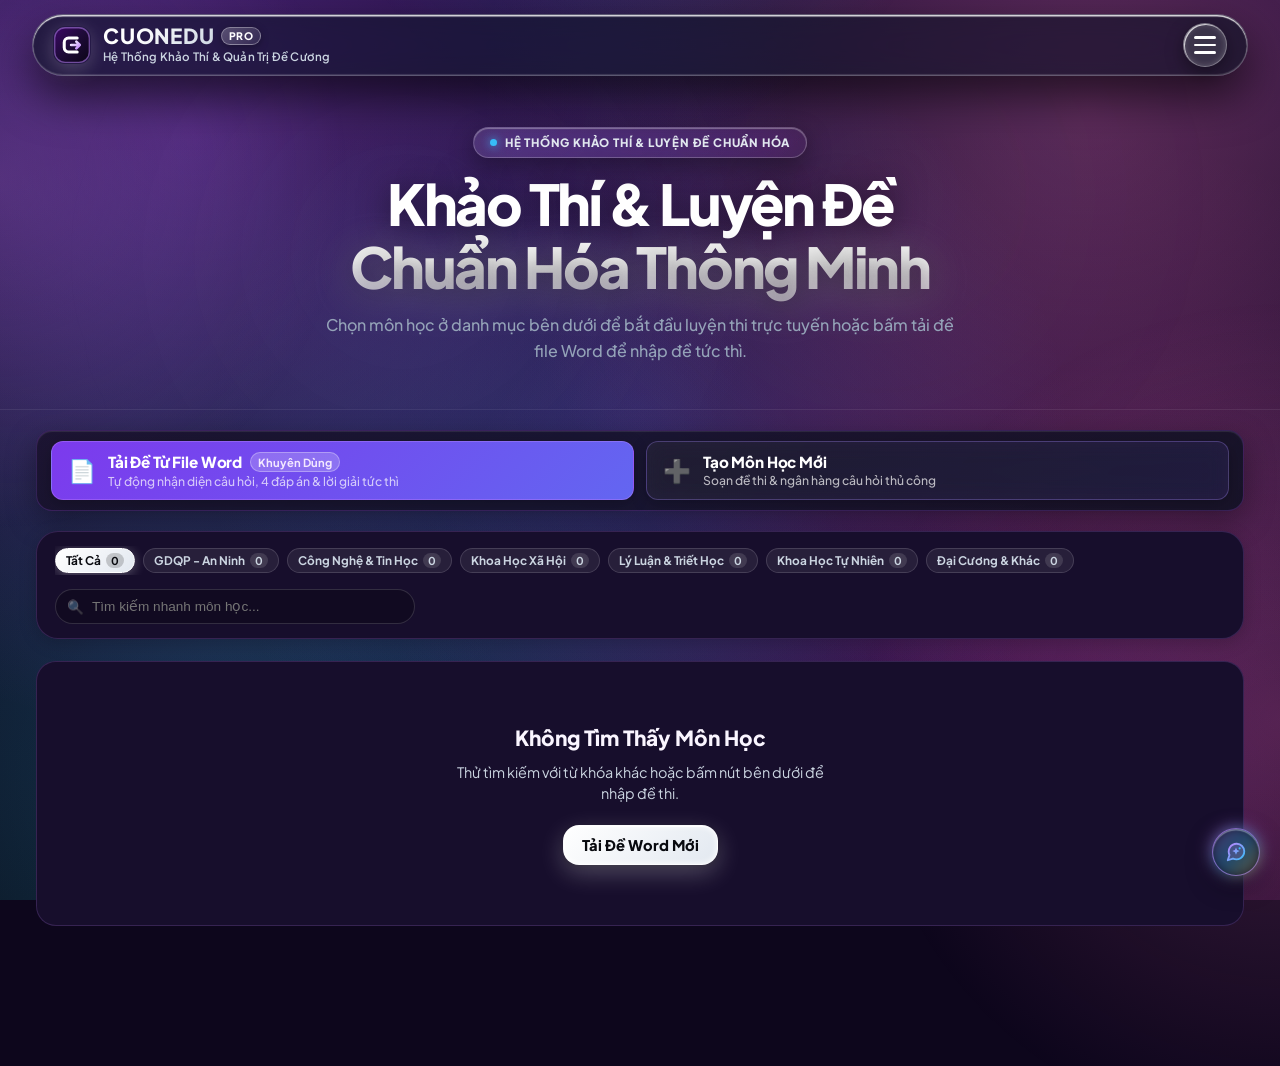
==== index.html @ 5df27d9e "Optimize mobile layout: luxury leaderboard badges, swipeable quick answers, silent background sync, " ====
<!DOCTYPE html>
<html lang="vi" data-theme="cyber-sunset">
<head>
  <meta charset="UTF-8">
  <meta name="viewport" content="width=device-width, initial-scale=1.0, viewport-fit=cover">
  <title>CuonEdu — Nền Tảng Luyện Thi & Quản Lý Đề Cương Trực Tuyến</title>
  
  <!-- Google Fonts: Plus Jakarta Sans & Quicksand -->
  <link rel="preconnect" href="https://fonts.googleapis.com">
  <link rel="preconnect" href="https://fonts.gstatic.com" crossorigin>
  <link href="https://fonts.googleapis.com/css2?family=Plus+Jakarta+Sans:wght@400;500;600;700;800;900&family=Quicksand:wght@600;700;800;900&display=swap" rel="stylesheet">
  <meta http-equiv="Cache-Control" content="no-cache, no-store, must-revalidate">
  <meta http-equiv="Pragma" content="no-cache">
  <meta http-equiv="Expires" content="0">
  
  <link rel="stylesheet" href="style.css?v=7.0.0">
  <!-- Mammoth.js & JSZip & PDF.js để đọc trực tiếp file Word (.docx), PDF (.pdf), bảng biểu và hình ảnh minh họa -->
  <script src="https://cdnjs.cloudflare.com/ajax/libs/mammoth/1.6.0/mammoth.browser.min.js"></script>
  <script src="https://cdnjs.cloudflare.com/ajax/libs/jszip/3.10.1/jszip.min.js"></script>
  <script src="https://cdnjs.cloudflare.com/ajax/libs/pdf.js/3.11.174/pdf.min.js"></script>
  <script>
    if (typeof pdfjsLib !== "undefined") {
      pdfjsLib.GlobalWorkerOptions.workerSrc = 'https://cdnjs.cloudflare.com/ajax/libs/pdf.js/3.11.174/pdf.worker.min.js';
    }
  </script>
  <!-- KaTeX for rendering math formulas, equations, LaTeX ($...$, $$...$$) -->
  <link rel="stylesheet" href="https://cdnjs.cloudflare.com/ajax/libs/KaTeX/0.16.9/katex.min.css">
  <script src="https://cdnjs.cloudflare.com/ajax/libs/KaTeX/0.16.9/katex.min.js"></script>
  <script src="https://cdnjs.cloudflare.com/ajax/libs/KaTeX/0.16.9/contrib/auto-render.min.js"></script>
</head>
<body>

  <!-- CANVAS FOR CONFETTI & TOAST CONTAINER -->
  <canvas id="confetti-canvas"></canvas>
  <div id="toast-container" class="toast-container"></div>
  <input type="file" id="json-file-input" accept=".json" style="display: none;">

  <!-- SVG FILTER DEFINITION FOR APPLE LIQUID GLASS (2025) -->
  <svg style="display: none;" aria-hidden="true">
    <filter id="lg-dist" x="0%" y="0%" width="100%" height="100%">
      <feTurbulence type="fractalNoise" baseFrequency="0.008 0.008" numOctaves="2" seed="92" result="noise" />
      <feGaussianBlur in="noise" stdDeviation="2" result="blurred" />
      <feDisplacementMap in="SourceGraphic" in2="blurred" scale="50" xChannelSelector="R" yChannelSelector="G" />
    </filter>
  </svg>

  <!-- MAIN NAVIGATION BAR (Streamlined with Logo & 3-bar Menu) -->
  <header class="main-navbar">
    <div class="navbar-container">
      <div class="navbar-inner">
        <!-- Custom Dedicated Logo Brand CuonEdu PRO -->
        <div class="brand-wrapper" onclick="switchView('dashboard')">
          <div class="custom-brand-logo">
            <svg class="brand-vector" width="38" height="38" viewBox="0 0 44 44" fill="none" xmlns="http://www.w3.org/2000/svg">
              <defs>
                <linearGradient id="logoGradPrimary" x1="0%" y1="0%" x2="100%" y2="100%">
                  <stop offset="0%" stop-color="#3b0764"/>
                  <stop offset="50%" stop-color="#1e0b38"/>
                  <stop offset="100%" stop-color="#0c0517"/>
                </linearGradient>
                <linearGradient id="logoGradAccent" x1="0%" y1="0%" x2="100%" y2="100%">
                  <stop offset="0%" stop-color="#f8fafc"/>
                  <stop offset="100%" stop-color="#c084fc"/>
                </linearGradient>
              </defs>
              <rect x="2" y="2" width="40" height="40" rx="12" fill="url(#logoGradPrimary)" />
              <rect x="2" y="2" width="40" height="40" rx="12" stroke="rgba(192,132,252,0.5)" stroke-width="1.5" />
              <path d="M28 14H18C15.2386 14 13 16.2386 13 19V25C13 27.7614 15.2386 30 18 30H28" stroke="#ffffff" stroke-width="3.5" stroke-linecap="round" />
              <path d="M21 22L31 22M27 18L31 22L27 26" stroke="url(#logoGradAccent)" stroke-width="3" stroke-linecap="round" stroke-linejoin="round" />
            </svg>
          </div>
          <div class="brand-text-block">
            <div class="brand-title">
              <span class="brand-name">CUONEDU</span>
              <span class="brand-badge-pro">PRO</span>
            </div>
            <span class="brand-subtext hide-mobile">Hệ Thống Khảo Thí & Quản Trị Đề Cương</span>
          </div>
        </div>

        <!-- Header Controls: Hamburger Menu Only (Sync runs silently in background) -->
        <div class="navbar-right-controls" style="display: flex; align-items: center; gap: 8px;">
          <button id="btn-hamburger" class="btn-hamburger" onclick="toggleMainDrawer(event)" title="Menu cài đặt & chức năng (3 gạch)">
            <span class="hamburger-bar"></span>
            <span class="hamburger-bar"></span>
            <span class="hamburger-bar"></span>
          </button>
        </div>
      </div>
    </div>
  </header>

  <!-- SLIDE-OUT DRAWER MENU (Gom toàn bộ chức năng vào dấu 3 gạch) -->
  <div id="drawer-backdrop" class="drawer-backdrop" onclick="closeMainDrawer()"></div>
  <aside id="main-drawer" class="main-drawer" aria-label="Menu quản trị & chức năng">
    <div class="glass-filter"></div>
    <div class="glass-overlay"></div>
    <div class="glass-specular"></div>

    <div class="drawer-header">
      <div class="drawer-header-brand">
        <span class="drawer-title">Trung Tâm Cài Đặt & Quản Trị</span>
        <span class="drawer-subtitle">CUONEDU PRO</span>
      </div>
      <button class="drawer-close-btn" onclick="closeMainDrawer()" title="Đóng menu">✕</button>
    </div>

    <!-- 1. CỘNG ĐỒNG: ỦNG HỘ & GÓP Ý (ĐẦU TIÊN) -->
    <div class="drawer-nav-group" style="margin-top: 10px; margin-bottom: 14px;">
      <button class="drawer-menu-item" onclick="closeMainDrawer(); openModal('modal-donate');" style="background: linear-gradient(135deg, rgba(244, 63, 94, 0.16), rgba(236, 72, 153, 0.16)); border: 1px solid rgba(244, 63, 94, 0.45); margin-bottom: 8px;">
        <div class="drawer-item-icon-wrap" style="font-size: 1.35rem; margin-right: 12px; display: flex; align-items: center;">💖</div>
        <div class="drawer-item-content">
          <div class="drawer-item-title" style="color: #fda4af; font-weight: 800; display: flex; align-items: center; justify-content: space-between;">
            <span>Tiếp Sức / Ủng Hộ Web</span>
            <span class="badge" style="background: rgba(244, 63, 94, 0.35); color: #fff; font-size: 0.72rem; padding: 2px 7px; border-radius: 10px;">Ủng Hộ ☕</span>
          </div>
          <div class="drawer-item-desc" style="color: rgba(255, 255, 255, 0.8);">Mời tác giả ly cà phê duy trì server & phát triển web</div>
        </div>
      </button>

      <button class="drawer-menu-item" onclick="closeMainDrawer(); openModal('modal-feedback');" style="background: linear-gradient(135deg, rgba(56, 189, 248, 0.14), rgba(14, 165, 233, 0.14)); border: 1px solid rgba(56, 189, 248, 0.4);">
        <div class="drawer-item-icon-wrap" style="font-size: 1.35rem; margin-right: 12px; display: flex; align-items: center;">💬</div>
        <div class="drawer-item-content">
          <div class="drawer-item-title" style="color: #7dd3fc; font-weight: 800; display: flex; align-items: center; justify-content: space-between;">
            <span>Góp Ý, Báo Lỗi & Gửi Tài Liệu</span>
            <span class="badge" style="background: rgba(56, 189, 248, 0.3); color: #fff; font-size: 0.72rem; padding: 2px 7px; border-radius: 10px;">Zalo 24/7</span>
          </div>
          <div class="drawer-item-desc" style="color: rgba(255, 255, 255, 0.8);">Zalo / SĐT: 0962.714.685 (Quang Cuốn) • Nhận đề & góp ý</div>
        </div>
      </button>
    </div>

    <!-- User Profile / Login Area in Drawer -->
    <div class="drawer-user-section">
      <div id="drawer-user-logged-out" class="drawer-user-card" onclick="closeMainDrawer(); openGoogleAuthModal();">
        <div class="drawer-user-avatar">ID</div>
        <div class="drawer-user-info">
          <div class="drawer-user-name">Đăng Nhập Tài Khoản</div>
          <div class="drawer-user-sub">Lưu điểm & đồng bộ xếp hạng</div>
        </div>
      </div>

      <div id="drawer-user-logged-in" class="drawer-user-card" style="display: none;" onclick="closeMainDrawer(); openProfileModal();">
        <div class="drawer-user-avatar" id="drawer-avatar-badge">🚀</div>
        <div class="drawer-user-info">
          <div class="drawer-user-name" id="drawer-user-name">Học sinh</div>
          <div class="drawer-user-sub">Hồ sơ cá nhân & Cài đặt</div>
        </div>
      </div>
    </div>

    <!-- SINGLE UNIFIED ACCORDION SECTION: GIAO DIỆN & TÙY BIẾN -->
    <div class="drawer-nav-group">
      <div id="drawer-accordion-ui" class="drawer-accordion">
        <button type="button" class="drawer-accordion-header" onclick="toggleDrawerAccordion('drawer-accordion-ui')">
          <div style="display: flex; align-items: center; gap: 10px;">
            <span>🎨</span>
            <span>TÙY CHỈNH GIAO DIỆN</span>
          </div>
          <span class="drawer-accordion-chevron">▼</span>
        </button>

        <div class="drawer-accordion-content">
          <!-- 1. Bảng màu chủ đề -->
          <div style="font-size: 0.78rem; font-weight: 800; color: var(--theme-primary, #c084fc); margin-bottom: 8px; text-transform: uppercase; letter-spacing: 0.5px;">
            1. Bảng Màu & Nền:
          </div>
          <div class="theme-selector-grid" style="margin-bottom: 16px;">
            <button class="theme-choice-btn active" data-theme-id="cyber-sunset" onclick="switchTheme('cyber-sunset')">
              <span class="theme-swatch swatch-cyber-sunset"></span>
              <div class="theme-choice-info">
                <span class="theme-choice-name">Cyber Sunset (Mặc định)</span>
                <span class="theme-choice-sub">Tím neon hoàng hôn rực rỡ</span>
              </div>
            </button>

            <button class="theme-choice-btn" data-theme-id="apple-dark" onclick="switchTheme('apple-dark')">
              <span class="theme-swatch swatch-apple-dark"></span>
              <div class="theme-choice-info">
                <span class="theme-choice-name">Apple Dark Titanium</span>
                <span class="theme-choice-sub">OLED Pitch Black tối giản</span>
              </div>
            </button>

            <button class="theme-choice-btn" data-theme-id="apple-light" onclick="switchTheme('apple-light')">
              <span class="theme-swatch swatch-apple-light"></span>
              <div class="theme-choice-info">
                <span class="theme-choice-name">Apple Silver Light</span>
                <span class="theme-choice-sub">Trắng xám Liquid Glass thanh lịch</span>
              </div>
            </button>

            <button class="theme-choice-btn" data-theme-id="midnight-navy" onclick="switchTheme('midnight-navy')">
              <span class="theme-swatch swatch-midnight-navy"></span>
              <div class="theme-choice-info">
                <span class="theme-choice-name">Midnight Navy</span>
                <span class="theme-choice-sub">Xanh biển sâu công nghệ cao</span>
              </div>
            </button>

            <button class="theme-choice-btn" data-theme-id="matte-carbon" onclick="switchTheme('matte-carbon')">
              <span class="theme-swatch swatch-matte-carbon"></span>
              <div class="theme-choice-info">
                <span class="theme-choice-name">Matte Carbon</span>
                <span class="theme-choice-sub">Than chì nguyên khối</span>
              </div>
            </button>

            <button class="theme-choice-btn" data-theme-id="nordic-sage" onclick="switchTheme('nordic-sage')">
              <span class="theme-swatch swatch-nordic-sage"></span>
              <div class="theme-choice-info">
                <span class="theme-choice-name">Nordic Sage</span>
                <span class="theme-choice-sub">Xanh rừng Bắc Âu dịu êm</span>
              </div>
            </button>

            <button class="theme-choice-btn" data-theme-id="royal-amber" onclick="switchTheme('royal-amber')">
              <span class="theme-swatch swatch-royal-amber"></span>
              <div class="theme-choice-info">
                <span class="theme-choice-name">Royal Amber</span>
                <span class="theme-choice-sub">Hổ phách & titan vàng quý phái</span>
              </div>
            </button>

            <button class="theme-choice-btn" data-theme-id="cupertino-frost" onclick="switchTheme('cupertino-frost')">
              <span class="theme-swatch swatch-cupertino-frost"></span>
              <div class="theme-choice-info">
                <span class="theme-choice-name">Cupertino Frost</span>
                <span class="theme-choice-sub">Băng lam macOS Acrylic</span>
              </div>
            </button>
          </div>

          <!-- 2. Kiểu bố cục danh mục -->
          <div style="font-size: 0.78rem; font-weight: 800; color: var(--theme-primary, #c084fc); margin-bottom: 8px; text-transform: uppercase; letter-spacing: 0.5px;">
            2. Kiểu Bố Cục Danh Mục:
          </div>
          <div class="theme-selector-grid">
            <button class="theme-choice-btn layout-choice-btn active" data-layout-id="master-detail" onclick="setLayoutMode('master-detail')">
              <span class="layout-icon">📱</span>
              <div class="theme-choice-info">
                <span class="theme-choice-name">Bố Cục 2 Cột (Mặc định)</span>
                <span class="theme-choice-sub">Danh mục bên trái, Chi tiết bên phải</span>
              </div>
            </button>

            <button class="theme-choice-btn layout-choice-btn" data-layout-id="grid-cards" onclick="setLayoutMode('grid-cards')">
              <span class="layout-icon">🔲</span>
              <div class="theme-choice-info">
                <span class="theme-choice-name">Lưới Thẻ Lớn (Grid Cards)</span>
                <span class="theme-choice-sub">Dàn trải toàn màn hình kiểu App Store</span>
              </div>
            </button>

            <button class="theme-choice-btn layout-choice-btn" data-layout-id="compact-table" onclick="setLayoutMode('compact-table')">
              <span class="layout-icon">📋</span>
              <div class="theme-choice-info">
                <span class="theme-choice-name">Bảng Ngang (Table List)</span>
                <span class="theme-choice-sub">Danh sách tinh gọn kiểu macOS Finder</span>
              </div>
            </button>

            <button class="theme-choice-btn layout-choice-btn" data-layout-id="focus-stage" onclick="setLayoutMode('focus-stage')">
              <span class="layout-icon">🎯</span>
              <div class="theme-choice-info">
                <span class="theme-choice-name">Tiêu Điểm (Focus Stage)</span>
                <span class="theme-choice-sub">Tập trung một môn ở giữa với nút chuyển</span>
              </div>
            </button>
          </div>
        </div>
      </div>
    </div>

    <!-- Core Exam Actions -->
    <div class="drawer-nav-group">
      <div class="drawer-group-title">📚 QUẢN TRỊ ĐỀ THI & HỌC TẬP</div>
      
      <button class="drawer-menu-item" onclick="closeMainDrawer(); openSmartImportModal();">
        <div class="drawer-item-content">
          <div class="drawer-item-title">Tải Đề Từ File Word (.docx)</div>
          <div class="drawer-item-desc">Tự động nhận diện câu hỏi và đáp án</div>
        </div>
      </button>

      <button class="drawer-menu-item" onclick="closeMainDrawer(); openCreateSubjectModal();">
        <div class="drawer-item-content">
          <div class="drawer-item-title">Tạo Môn Học Mới</div>
          <div class="drawer-item-desc">Soạn đề thi trắc nghiệm thủ công</div>
        </div>
      </button>

      <button class="drawer-menu-item drawer-item-leaderboard" onclick="closeMainDrawer(); openLeaderboardModal();">
        <div class="drawer-item-icon-wrap" style="font-size: 1.35rem; margin-right: 12px; display: flex; align-items: center;">🏆</div>
        <div class="drawer-item-content">
          <div class="drawer-item-title" style="display: flex; align-items: center; justify-content: space-between; gap: 8px;">
            <span>Bảng Xếp Hạng Tuần</span>
            <span class="badge-hot-tag">7 Ngày</span>
          </div>
          <div class="drawer-item-desc">Vinh danh điểm số cao nhất • Tự động reset</div>
        </div>
      </button>
    </div>

    <!-- Data Management Actions -->
    <div class="drawer-nav-group">
      <div class="drawer-group-title">💾 DỮ LIỆU & ĐỒNG BỘ CLOUD</div>

      <button class="drawer-menu-item" onclick="closeMainDrawer(); openCloudSyncModal();" style="border: 1px solid rgba(56, 189, 248, 0.4); background: rgba(56, 189, 248, 0.08);">
        <div class="drawer-item-content">
          <div class="drawer-item-title" style="color: #38bdf8; font-weight: 800;">☁️ Đồng Bộ Cloud (Tất Cả Thiết Bị)</div>
          <div class="drawer-item-desc">Tự động đồng bộ đề thi giữa máy tính & điện thoại</div>
        </div>
      </button>

      <button class="drawer-menu-item" onclick="closeMainDrawer(); exportDatabaseJson();">
        <div class="drawer-item-content">
          <div class="drawer-item-title">Sao Lưu Dữ Liệu JSON</div>
          <div class="drawer-item-desc">Lưu toàn bộ ngân hàng đề về máy tính</div>
        </div>
      </button>

      <button class="drawer-menu-item" onclick="closeMainDrawer(); document.getElementById('json-file-input').click();">
        <div class="drawer-item-content">
          <div class="drawer-item-title">Khôi Phục Từ Tệp JSON</div>
          <div class="drawer-item-desc">Nạp lại ngân hàng đề thi đã sao lưu</div>
        </div>
      </button>
    </div>

    <div class="drawer-footer">
      <span>CuonEdu Pro — Cyber Sunset Experience</span>
    </div>
  </aside>

  <!-- VIEW 1: DASHBOARD & KHO ĐỀ CƯƠNG -->
  <main id="view-dashboard" class="view-section active">

    <!-- HERO SECTION -->
    <section class="landing-hero" id="landing-hero">
      <div class="hero-ambient-glow glow-1"></div>
      <div class="hero-ambient-glow glow-2"></div>
      
      <div class="hero-container">
        <div class="hero-content">
          <div class="hero-pill-badge">
            <span class="hero-pill-dot"></span>
            <span>HỆ THỐNG KHẢO THÍ & LUYỆN ĐỀ CHUẨN HÓA</span>
          </div>

          <h1 class="hero-headline">
            Khảo Thí & Luyện Đề <br>
            <span class="hero-gradient-text">Chuẩn Hóa Thông Minh</span>
          </h1>

          <p class="hero-description">
            Chọn môn học ở danh mục bên dưới để bắt đầu luyện thi trực tuyến hoặc bấm tải đề file Word để nhập đề tức thì.
          </p>
        </div>
      </div>
    </section>

    <!-- MAIN APP CONTENT (PROMINENT ACTIONS & MASTER-DETAIL SYSTEM) -->
    <div class="app-container" id="catalog-section">

      <!-- PROMINENT HERO ACTION BANNER (Thêm Đề Thi / Tải File Word Nổi Bật) -->
      <section class="hero-quick-actions-bar">
        <button class="btn-hero-action btn-hero-import" onclick="openSmartImportModal()" title="Tải đề thi tự động từ file Word hoặc dán văn bản">
          <div class="hero-action-icon">📄</div>
          <div class="hero-action-info">
            <div class="hero-action-title-row">
              <span class="hero-action-title">Tải Đề Từ File Word</span>
              <span class="hero-action-badge">Khuyên Dùng</span>
            </div>
            <span class="hero-action-sub">Tự động nhận diện câu hỏi, 4 đáp án & lời giải tức thì</span>
          </div>
        </button>

        <button class="btn-hero-action btn-hero-create" onclick="openCreateSubjectModal()" title="Tạo môn học và nhập câu hỏi thủ công">
          <div class="hero-action-icon">➕</div>
          <div class="hero-action-info">
            <span class="hero-action-title">Tạo Môn Học Mới</span>
            <span class="hero-action-sub">Soạn đề thi & ngân hàng câu hỏi thủ công</span>
          </div>
        </button>
      </section>

      <!-- MASTER-DETAIL EXAM CATALOG SYSTEM (Bố cục 2 Cột chuẩn) -->
      <div class="exam-system-layout layout-master-detail" id="exam-system-layout">
        <!-- LEFT PANEL: Master Subject List -->
        <aside class="sub-master-sidebar" id="sub-master-sidebar">
          <div class="sub-master-header">
            <div class="sub-master-title-row">
              <span class="sub-master-title">Danh Mục Môn Học</span>
              <span class="sub-master-badge" id="sub-count-badge">0 môn</span>
            </div>
            
            <!-- Live Search -->
            <div class="sub-search-wrap">
              <input type="text" id="subject-search-input" class="sub-search-input" placeholder="Tìm kiếm môn học, mã đề..." oninput="handleSubjectSearch(this.value)">
              <button id="btn-clear-search" onclick="clearSubjectSearch()" class="btn-clear-search" style="display: none;">✕</button>
            </div>

            <!-- Subject Category Filter Pills Bar (Clean, no visible scrollbar) -->
            <div class="cat-filter-wrapper">
              <div id="subject-category-filter-bar" class="cat-filter-tabs">
                <!-- Rendered dynamically by app.js -->
              </div>
            </div>
          </div>

          <!-- Subject Items Scrollable List -->
          <div class="sub-items-list" id="sub-master-items-list">
            <!-- Rendered by app.js -->
          </div>
        </aside>

        <!-- RIGHT PANEL: Active Subject Detail & Exam Actions -->
        <section class="sub-detail-panel" id="sub-detail-panel">
          <!-- Rendered dynamically by app.js: show active subject tests & details -->
        </section>

        <!-- ALTERNATIVE LAYOUTS CONTAINER (Grid Cards, Compact Table, Focus Stage) -->
        <div class="custom-layout-container" id="custom-layout-container" style="display: none;"></div>
      </div>

    </div>
  </main>

  <!-- VIEW 2: ARENA EXAM SIMULATOR (FIXED MOBILE-OPTIMIZED SINGLE FRAME) -->
  <main id="view-exam" class="view-section wayground-arena">
    <div class="exam-arena-card">
      <!-- Top Progress Bar -->
      <div class="quizizz-progress-wrap">
        <div class="quizizz-progress-bar" id="exam-progress-bar" style="width: 0%;"></div>
      </div>

      <!-- Header Row (Clean, 1-row on mobile) -->
      <div class="wg-topbar-inner">
        <!-- Left: Exit & Streak -->
        <div class="wg-header-left">
          <button class="btn-arena-exit" onclick="confirmExitExam()" title="Rời phòng thi">
            ← Thoát
          </button>
          <div id="wg-streak-pill" class="wg-streak-box">
            <span>🔥</span>
            <span id="quizizz-streak-val">0</span>
          </div>
        </div>

        <!-- Center: 30s Countdown Badge -->
        <div class="wg-header-center">
          <div class="quizizz-q-timer-badge" id="wg-q-timer-badge">
            <span>⏱</span>
            <span id="q-timer-seconds">30s</span>
          </div>
        </div>

        <!-- Right: Question Palette, Ask AI & Submit Button -->
        <div class="wg-header-right">
          <button class="btn-arena-ai" onclick="openAIChatForCurrentQuestion()" title="Hỏi Trợ lý AI về câu hỏi này">
            Hỏi AI
          </button>
          <button class="btn-arena-palette" onclick="openMatrixPaletteModal()" title="Mở danh sách câu hỏi">
            Phiếu
          </button>
          <button class="btn-arena-submit" onclick="submitExam()" title="Nộp bài thi">
            <span>Nộp Bài</span>
          </button>
        </div>
      </div>

      <!-- Per Question Timer Animated Bar -->
      <div class="quizizz-q-timer-track">
        <div id="q-timer-fill" class="quizizz-q-timer-fill" style="width: 100%;"></div>
      </div>

      <!-- Instant Feedback Pop-up Banner -->
      <div id="quizizz-feedback-banner" class="quizizz-feedback-banner" style="display: none;"></div>

      <!-- Single Question Slide Card -->
      <div id="quizizz-slide-card" class="wg-slide-card-wrap">
        <!-- Rendered by app.js -->
      </div>

      <!-- Bottom Bar: Candidate Info + Power-up Icons + Total Elapsed Time -->
      <div class="wg-bottom-bar" id="wg-bottom-bar">
        <!-- Candidate Pill -->
        <div class="wg-candidate-pill">
          <span class="wg-candidate-avatar" id="wg-candidate-avatar">🚀</span>
          <span class="wg-candidate-name" id="wg-candidate-name">Thí Sinh</span>
        </div>

        <!-- 4 Power-up Items (Standalone clean logos) -->
        <div class="wg-powerups-rack" id="wg-powerups-rack">
          <button class="wg-powerup-item pu-shield" id="pup-shield" onclick="usePowerup('immunity')" title="Khiên Bảo Vệ">
            <span class="pu-item-icon">🛡️</span>
            <span class="pup-badge" id="pup-count-shield">2</span>
          </button>
          <button class="wg-powerup-item pu-5050" id="pup-5050" onclick="usePowerup('fiftyFifty')" title="50/50 - Loại 2 đáp án sai">
            <span class="pu-item-label">50%</span>
            <span class="pup-badge" id="pup-count-5050">2</span>
          </button>
          <button class="wg-powerup-item pu-2x" id="pup-2x" onclick="usePowerup('doublePoints')" title="2x Điểm Thưởng">
            <span class="pu-item-label">2X</span>
            <span class="pup-badge" id="pup-count-2x">2</span>
          </button>
          <button class="wg-powerup-item pu-freeze" id="pup-freeze" onclick="usePowerup('timeFreeze')" title="Đóng Băng Thời Gian">
            <span class="pu-item-icon">❄️</span>
            <span class="pup-badge" id="pup-count-freeze">2</span>
          </button>
        </div>
      </div>
    </div>
  </main>

  <!-- VIEW 3: QUESTION BUILDER / EDITOR SUITE -->
  <main id="view-editor" class="view-section">
    <div class="app-container">
      <div class="editor-header">
        <div>
          <button class="btn btn-ghost btn-sm" onclick="saveAndReturnDashboard()" style="padding-left: 0;">
            ← Trở về Trang Chủ
          </button>
          <div style="display: flex; align-items: center; gap: 10px; margin-top: 4px; flex-wrap: wrap;">
            <h2 id="editor-subject-title" style="font-size: 1.6rem; font-weight: 800; margin: 0; cursor: pointer;" onclick="quickRenameSubject(currentSubjectId)" title="Bấm để đổi tên đề">Tên Môn Học</h2>
            <button class="btn btn-secondary btn-sm" onclick="quickRenameSubject(currentSubjectId)" style="padding: 4px 10px; font-size: 0.8rem; border-radius: 20px; display: inline-flex; align-items: center; gap: 4px;" title="Đổi tên bộ đề">
              <span>✏️ Đổi tên đề</span>
            </button>
          </div>
          <p id="editor-subject-meta" style="color: var(--wg-text-subtle); font-size: 0.85rem; margin-top: 4px;">Mã đề: --- • 0 câu hỏi</p>
        </div>

        <div class="editor-header-actions">
          <button class="btn btn-secondary btn-sm" onclick="openCreateSubjectModal(currentSubjectId)" title="Đổi tên đề, mã đề, phân môn">
            <span>⚙️ Đổi Thông Tin</span>
          </button>
          <button class="btn btn-secondary btn-sm" onclick="openSmartImportModal()" title="Tải thêm đề thi mới">
            <span>📥 Tải Đề Word Mới</span>
          </button>
          <button class="btn btn-secondary btn-sm" onclick="openAddQuestionModal()">
            <span>➕ Thêm Câu Hỏi</span>
          </button>
          <button class="btn btn-primary btn-sm btn-save-editor-complete" onclick="saveAndReturnDashboard()">
            <span>💾 Lưu & Hoàn Tất</span>
          </button>
        </div>
      </div>

      <div id="editor-questions-list" class="question-list-container"></div>

      <div id="editor-empty-state" class="empty-state-card" style="display: none;">
        <h3>Môn này chưa có câu hỏi nào</h3>
        <p>Bạn có thể thêm từng câu hỏi thủ công hoặc sử dụng tính năng <strong>Nhập nhanh từ file Word/Văn bản</strong> để thêm cả bộ đề chỉ trong 1 giây.</p>
        <div style="margin-top: 14px; display: flex; justify-content: center; gap: 10px;">
          <button class="btn btn-primary" onclick="openSmartImportModal()">Tải File Word / Nhập Đề</button>
          <button class="btn btn-secondary" onclick="openAddQuestionModal()">+ Thêm Thủ Công</button>
        </div>
      </div>
    </div>
  </main>

  <!-- VIEW 4: STUDY / REVIEW FEED MODE -->
  <main id="view-study" class="view-section">
    <div class="app-container">
      <div class="editor-header">
        <div>
          <button class="btn btn-ghost btn-sm" onclick="switchView('dashboard')" style="padding-left: 0;">
            ← Trở về Trang Chủ
          </button>
          <h2 id="study-subject-title" style="font-size: 1.6rem; font-weight: 800; margin-top: 4px;">Ôn Tập & Lời Giải Chi Tiết</h2>
          <p style="color: var(--wg-text-subtle); font-size: 0.85rem;">Xem toàn bộ đáp án chuẩn và lời giải thích chi tiết cho từng câu hỏi.</p>
        </div>

        <div>
          <button class="btn btn-primary btn-sm" onclick="startExam(currentSubjectId)">
            <span>Luyện Thi Ngay</span>
          </button>
        </div>
      </div>

      <div id="study-questions-feed" class="question-list-container"></div>
    </div>
  </main>

  <!-- MODAL: TEACHER AUTHENTICATION (PASSCODE 6666) -->
  <div class="modal-backdrop" id="modal-teacher-auth">
    <div class="modal-card teacher-auth-card">
      <div class="modal-header teacher-auth-header">
        <div class="teacher-auth-title-row">
          <div class="teacher-auth-badge-icon">🔐</div>
          <div>
            <h3>Xác Thực Quyền Giáo Viên</h3>
            <span class="teacher-auth-subtitle">Quản trị môn học & ngân hàng đề thi</span>
          </div>
        </div>
        <button type="button" class="btn-icon" onclick="closeModal('modal-teacher-auth')">✕</button>
      </div>
      <form id="form-teacher-auth" onsubmit="handleTeacherAuthSubmit(event)">
        <div class="modal-body teacher-auth-body">
          <p class="teacher-auth-desc">Vui lòng nhập mật khẩu bảo mật (4 số) để tiếp tục thao tác:</p>
          
          <div class="teacher-pass-wrapper">
            <input type="password" id="teacher-pass-input" class="teacher-pass-input" maxlength="6" placeholder="••••" autocomplete="off" inputmode="numeric" required>
          </div>

          <div id="teacher-auth-error" class="teacher-auth-error" style="display: none;"></div>

          <div class="teacher-auth-notice">
            <div class="notice-tag">🔒 Quyền Giáo Viên & Đóng Góp Đề</div>
            <div class="notice-content" style="line-height: 1.55;">
              <div style="margin-bottom: 8px; font-size: 0.88rem; color: #bae6fd;">
                💡 <strong>Nếu bạn có tài liệu, đề cương hay muốn chia sẻ lên hệ thống để mọi người cùng ôn luyện</strong>, hãy gửi cho mình qua Zalo/SĐT: <a href="https://zalo.me/0962714685" target="_blank" rel="noopener noreferrer" style="color: #facc15; font-weight: 800; text-decoration: underline;">0962.714.685 (Quang Cuốn)</a> nhé! Cảm ơn bạn rất nhiều! ✨
              </div>
              <div style="font-size: 0.78rem; opacity: 0.85;">
                Liên hệ admin <strong>Quang Cuốn</strong> <a href="tel:0962714685" class="admin-phone-link">0962.714.685</a> để nhận pass giáo viên.
              </div>
            </div>
          </div>
        </div>
        <div class="modal-footer teacher-auth-footer">
          <button type="button" class="btn btn-secondary" onclick="closeModal('modal-teacher-auth')">Hủy</button>
          <button type="submit" class="btn btn-primary btn-confirm-teacher">Xác Nhận</button>
        </div>
      </form>
    </div>
  </div>

  <!-- MODAL: DONATE / TIẾP SỨC CHO WEB (BẢNG CỐ ĐỊNH COMPACT 1 MÀN HÌNH KHÔNG CUỘN) -->
  <div class="modal-backdrop" id="modal-donate">
    <div class="modal-card modal-compact-fixed" style="text-align: center;">
      <div class="modal-header" style="justify-content: space-between;">
        <div style="display: flex; align-items: center; gap: 8px;">
          <span style="font-size: 1.15rem;">💖</span>
          <h3 style="margin: 0; font-size: 1.05rem;">Tiếp Sức & Ủng Hộ CuonEdu</h3>
        </div>
        <button class="btn-icon" onclick="closeModal('modal-donate')" style="font-size: 1rem; width: 30px; height: 30px;" title="Đóng">✕</button>
      </div>

      <div class="modal-body">
        <p style="font-size: 0.8rem; color: var(--wg-text-subtle); line-height: 1.4; margin: 0 0 10px 0;">
          Mọi sự ủng hộ hay một ly cà phê đều giúp CuonEdu duy trì máy chủ và chia sẻ đề thi miễn phí! ✨
        </p>

        <!-- QR Code Image Compact -->
        <div class="modal-qr-frame">
          <img src="assets/donate-qr.png" alt="Mã QR Techcombank Nguyen Quang Anh" class="modal-qr-img">
        </div>

        <!-- Bank Details Card Compact -->
        <div style="background: rgba(255, 255, 255, 0.04); border: 1px solid rgba(255, 255, 255, 0.12); border-radius: 10px; padding: 8px 12px; margin-bottom: 10px; font-size: 0.82rem;">
          <div style="display: flex; justify-content: space-between; align-items: center; margin-bottom: 4px;">
            <span style="color: var(--wg-text-subtle); font-size: 0.75rem;">Ngân hàng / Chủ TK:</span>
            <span style="font-weight: 700; color: #f87171;">TECHCOMBANK <span style="color: var(--wg-text-subtle); font-weight: normal;">•</span> <strong style="color: #ffffff;">NGUYEN QUANG ANH</strong></span>
          </div>
          <div style="display: flex; justify-content: space-between; align-items: center;">
            <span style="color: var(--wg-text-subtle); font-size: 0.75rem;">Số tài khoản:</span>
            <div style="display: flex; align-items: center; gap: 6px;">
              <strong style="color: #38bdf8; font-family: monospace; font-size: 1.02rem; letter-spacing: 0.5px;">2207 6666 8888</strong>
              <button type="button" class="btn btn-ghost btn-sm" onclick="copyToClipboardText('220766668888', 'Đã sao chép số tài khoản 220766668888!')" style="padding: 2px 7px; font-size: 0.72rem; border: 1px solid rgba(56, 189, 248, 0.35); color: #38bdf8; border-radius: 6px;" title="Sao chép STK">📋 Copy</button>
            </div>
          </div>
        </div>

        <div style="font-size: 0.76rem; color: #f472b6; font-weight: 700;">
          Xin chân thành cảm ơn tình cảm và sự đồng hành của bạn! ❤️
        </div>
      </div>
    </div>
  </div>

  <!-- MODAL: GÓP Ý, BÁO LỖI & GỬI TÀI LIỆU (BẢNG CỐ ĐỊNH COMPACT 1 MÀN HÌNH KHÔNG CUỘN) -->
  <div class="modal-backdrop" id="modal-feedback">
    <div class="modal-card modal-compact-fixed" style="text-align: center;">
      <div class="modal-header" style="justify-content: space-between;">
        <div style="display: flex; align-items: center; gap: 8px;">
          <span style="font-size: 1.15rem;">💬</span>
          <h3 style="margin: 0; font-size: 1.05rem;">Góp Ý, Báo Lỗi & Gửi Tài Liệu</h3>
        </div>
        <button class="btn-icon" onclick="closeModal('modal-feedback')" style="font-size: 1rem; width: 30px; height: 30px;" title="Đóng">✕</button>
      </div>

      <div class="modal-body">
        <p style="font-size: 0.8rem; color: var(--wg-text-subtle); line-height: 1.4; margin: 0 0 10px 0;">
          Có tài liệu/đề thi hay, thắc mắc đáp án hoặc muốn góp ý tính năng, nhắn ngay cho mình nhé! ✨
        </p>

        <!-- Zalo QR Image Compact -->
        <div class="modal-qr-frame">
          <img src="assets/zalo-contact-qr.png" alt="Danh thiếp Zalo Nguyễn Quang Anh" class="modal-qr-img">
        </div>

        <!-- Contact Actions Compact -->
        <div style="display: flex; flex-direction: column; gap: 8px; margin-bottom: 8px;">
          <a href="https://zalo.me/0962714685" target="_blank" rel="noopener noreferrer" class="btn btn-primary" style="background: linear-gradient(135deg, #0068ff, #0084ff); border: none; font-weight: 700; padding: 9px 12px; font-size: 0.88rem; text-decoration: none; display: flex; align-items: center; justify-content: center; gap: 6px; border-radius: 8px;">
            <span>💬</span>
            <span>Mở Nhắn Tin Qua Zalo Ngay</span>
          </a>

          <div style="display: flex; gap: 8px;">
            <a href="tel:0962714685" class="btn btn-secondary" style="flex: 1; text-decoration: none; display: flex; align-items: center; justify-content: center; gap: 5px; font-size: 0.78rem; padding: 7px 8px; border-radius: 8px;">
              <span>📞</span>
              <span>0962.714.685</span>
            </a>
            <button type="button" class="btn btn-secondary" onclick="copyToClipboardText('0962714685', 'Đã sao chép SĐT Zalo: 0962.714.685!')" style="flex: 1; display: flex; align-items: center; justify-content: center; gap: 5px; font-size: 0.78rem; padding: 7px 8px; border-radius: 8px;">
              <span>📋</span>
              <span>Sao Chép SĐT</span>
            </button>
          </div>
        </div>

        <div style="font-size: 0.74rem; color: var(--wg-text-subtle);">
          Admin: <strong>Nguyễn Quang Anh (Quang Cuốn)</strong> • SĐT: <strong>0962.714.685</strong>
        </div>
      </div>
    </div>
  </div>


  <!-- MODAL: GITHUB CLOUD SYNC -->
  <div class="modal-backdrop" id="modal-cloud-sync">
    <div class="modal-card" style="max-width: 580px;">
      <div class="modal-header">
        <div style="display: flex; align-items: center; gap: 8px;">
          <span style="font-size: 1.3rem;">☁️</span>
          <h3 style="margin: 0;">Đồng Bộ Đề Thi Qua Cloud GitHub</h3>
        </div>
        <button class="btn-icon" onclick="closeModal('modal-cloud-sync')">✕</button>
      </div>

      <div class="modal-body">
        <!-- Status Banner -->
        <div id="cloud-sync-status-box" style="background: rgba(56, 189, 248, 0.08); border: 1px solid rgba(56, 189, 248, 0.25); border-radius: 12px; padding: 14px 16px; margin-bottom: 18px;">
          <div style="display: flex; justify-content: space-between; align-items: center; margin-bottom: 6px;">
            <strong style="color: #38bdf8; font-size: 0.95rem;">Kho Lưu Trữ Cloud:</strong>
            <span class="badge" id="cloud-sync-badge-status" style="background: rgba(16, 185, 129, 0.2); color: #10b981; border: 1px solid rgba(16, 185, 129, 0.3); font-size: 0.75rem; padding: 2px 8px; border-radius: 12px;">Đang kết nối</span>
          </div>
          <div style="font-size: 0.85rem; color: #bae6fd; font-family: monospace;">ngquanh227-code/de-cuong (data/db.json)</div>
          <div id="cloud-sync-last-time" style="font-size: 0.8rem; color: var(--wg-text-subtle); margin-top: 6px;">
            Trạng thái: Chưa kiểm tra
          </div>
        </div>

        <p style="font-size: 0.88rem; color: var(--wg-text-subtle); line-height: 1.5; margin-bottom: 18px;">
          Hệ thống lưu toàn bộ ngân hàng câu hỏi lên Cloud GitHub. <strong>Khi bạn tải đề trên máy này và bấm Đẩy Lên Cloud, mọi điện thoại và máy tính khác chỉ cần mở web là tự động nhận đề ngay lập tức!</strong>
        </p>

        <!-- 2 Big Action Buttons -->
        <div style="display: grid; grid-template-columns: 1fr 1fr; gap: 12px; margin-bottom: 18px;">
          <button class="btn btn-primary" onclick="syncToCloud(true)" id="btn-action-push-cloud" style="padding: 14px 10px; display: flex; flex-direction: column; align-items: center; gap: 6px; text-align: center;">
            <span style="font-size: 1.3rem;">📤</span>
            <span style="font-weight: 800;">Đẩy Đề Lên Cloud</span>
            <span style="font-size: 0.72rem; opacity: 0.85; font-weight: normal;">Cho máy tải đề / máy chủ</span>
          </button>

          <button class="btn btn-secondary" onclick="syncFromCloud(false)" id="btn-action-pull-cloud" style="padding: 14px 10px; display: flex; flex-direction: column; align-items: center; gap: 6px; text-align: center; border-color: rgba(56, 189, 248, 0.4); background: rgba(56, 189, 248, 0.1);">
            <span style="font-size: 1.3rem;">📥</span>
            <span style="font-weight: 800; color: #38bdf8;">Tải Đề Về Máy Này</span>
            <span style="font-size: 0.72rem; opacity: 0.85; font-weight: normal; color: #bae6fd;">Dành cho điện thoại / máy khác</span>
          </button>
        </div>

        <!-- Reset Cache Button -->
        <div style="margin-top: 14px; text-align: center;">
          <button type="button" class="btn btn-ghost btn-sm" onclick="forceResetAndSyncFromCloud()" style="color: #f87171; border: 1px dashed rgba(248, 113, 113, 0.4); padding: 8px 14px; font-size: 0.8rem; border-radius: 8px; width: 100%;">
            🔄 Xóa Cache Trên Máy Này & Nạp Lại Chuẩn Từ Cloud
          </button>
        </div>
      </div>

      <div class="modal-footer">
        <button class="btn btn-secondary" onclick="closeModal('modal-cloud-sync')">Đóng</button>
      </div>
    </div>
  </div>

  <!-- MODAL 1: CREATE / EDIT SUBJECT -->
  <div class="modal-backdrop" id="modal-subject">
    <div class="modal-card" style="max-width: 720px;">
      <div class="modal-header">
        <h3 id="modal-subject-title">Tạo Môn Học / Bộ Đề Mới</h3>
        <button class="btn-icon" onclick="closeModal('modal-subject')">✕</button>
      </div>
      <form id="form-subject">
        <input type="hidden" id="subject-form-id">
        <div class="modal-body">
          <div class="form-group">
            <label class="form-label">Tên Môn Học / Bộ Đề *</label>
            <input type="text" id="subject-input-name" class="form-input" placeholder="Ví dụ: GDQP HP1, Tin Học 12, Địa Lý Thế Giới..." required>
          </div>
          <div style="display: grid; grid-template-columns: 1fr 1fr; gap: 12px;">
            <div class="form-group">
              <label class="form-label">Phân Môn / Khối</label>
              <select id="subject-input-category" class="form-select" style="background: #1c1c1e; border: 1px solid rgba(255, 255, 255, 0.2); color: #fff; border-radius: var(--radius-md); padding: 8px 10px; width: 100%; font-size: 0.85rem;">
                <option value="GDQP - An Ninh">GDQP - An Ninh</option>
                <option value="Công Nghệ & Tin Học">Công Nghệ & Tin Học</option>
                <option value="Khoa Học Xã Hội">Khoa Học Xã Hội</option>
                <option value="Lý Luận & Triết Học">Lý Luận & Triết Học</option>
                <option value="Khoa Học Tự Nhiên">Khoa Học Tự Nhiên</option>
                <option value="Đại Cương & Khác">Đại Cương & Khác</option>
              </select>
            </div>
            <div class="form-group">
              <label class="form-label">Mã Đề / Ký Hiệu</label>
              <input type="text" id="subject-input-code" class="form-input" placeholder="SUB-101">
            </div>
          </div>

          <!-- Direct File Upload Inside Create Subject Modal -->
          <div class="form-group" id="create-sub-file-group" style="margin-top: 8px;">
            <label class="form-label">Tải File Đề Thi Lên Để Đọc Tự Động (Tùy Chọn):</label>
            <div class="file-drop-zone" id="create-sub-drop-zone" onclick="document.getElementById('create-sub-file-input').click()" style="padding: 18px 14px;">
              <div style="font-weight: 800; font-size: 0.95rem; color: #ffffff;">Bấm để chọn hoặc kéo thả tệp Word (.docx), PDF (.pdf), .txt, .json</div>
              <div style="font-size: 0.78rem; color: var(--wg-text-subtle); margin-top: 4px;">Tự động giữ trọn vẹn hình ảnh, hình học minh họa và đáp án</div>
            </div>
            <input type="file" id="create-sub-file-input" accept=".docx,.pdf,.txt,.json" style="display: none;">
            <div id="create-sub-parsed-badge" style="margin-top: 8px; font-size: 0.85rem; color: #10b981; font-weight: 700; display: none;"></div>
          </div>

          <!-- Parsed Question Preview & Answer Check in Create Subject Modal -->
          <div id="create-sub-preview-section" style="margin-top: 14px; display: none;">
            <div class="quick-answer-bar">
              <div class="quick-ans-title">
                <span><strong>Điền nhanh chuỗi đáp án</strong> (Ví dụ: <code>1A 2B 3C...</code> hoặc <code>ABCD...</code>)</span>
                <span id="create-sub-missing-badge" class="badge-missing-warning">Còn 0 câu chưa có đáp án</span>
              </div>
              <div class="quick-ans-input-wrapper">
                <input type="text" id="quick-key-input-sub" class="form-input form-input-sm quick-key-input" placeholder="Dán chuỗi đáp án: 1A 2B 3C 4D... hoặc ABCD...">
              </div>
              <div class="quick-ans-row-scroll">
                <button type="button" class="btn btn-primary btn-sm btn-quick-action" onclick="applyQuickAnswerKey('create-sub-parsed-list', 'create-sub-count')">Điền Nhanh</button>
                <button type="button" class="btn btn-secondary btn-sm btn-quick-action" onclick="solveAllMissingAnswersWithAI('create-sub-parsed-list', 'create-sub-count')" style="background: linear-gradient(135deg, rgba(192, 132, 252, 0.25), rgba(56, 189, 248, 0.25)); border-color: #c084fc; color: #ffffff; font-weight: 800;">✨ AI Điền Hết Câu Thiếu</button>
                <button type="button" class="btn btn-secondary btn-sm btn-quick-action" onclick="clearAllParsedAnswers('create-sub-parsed-list', 'create-sub-count')">🗑️ Xóa Đáp Án</button>
              </div>
            </div>

            <div style="display: flex; justify-content: space-between; align-items: center; margin-bottom: 8px; margin-top: 10px;">
              <strong style="color: #10b981; font-size: 0.92rem;">Kiểm Tra & Sửa Đáp Án (<span id="create-sub-count">0</span> câu):</strong>
              <span style="font-size: 0.75rem; color: var(--wg-text-subtle);">(Bấm nút A/B/C/D để chọn đáp án đúng)</span>
            </div>
            <div id="create-sub-parsed-list" style="max-height: 260px; overflow-y: auto; padding-right: 4px;"></div>
          </div>
        </div>
        <div class="modal-footer">
          <button type="button" class="btn btn-secondary" onclick="closeModal('modal-subject')">Hủy</button>
          <button type="submit" class="btn btn-primary" id="btn-save-subject-main">Lưu Môn Học</button>
        </div>
      </form>
    </div>
  </div>

  <!-- MODAL 2: SMART FAST-IMPORT SUITE (WORD .DOCX, TXT, JSON, IMAGES) -->
  <div class="modal-backdrop" id="modal-smart-import">
    <div class="modal-card" style="max-width: 740px;">
      <div class="modal-header">
        <h3>Tải File & Nhập Đề Tự Động</h3>
        <button class="btn-icon" onclick="closeModal('modal-smart-import')">✕</button>
      </div>
      <div class="modal-body">
        <div style="display: flex; gap: 8px; margin-bottom: 16px; flex-wrap: wrap;">
          <button id="tab-btn-file" class="btn btn-primary btn-sm" onclick="switchImportTab('file')">Tải Lên File (Word .docx, PDF .pdf, .txt, .json)</button>
          <button id="tab-btn-text" class="btn btn-secondary btn-sm" onclick="switchImportTab('text')">Dán Văn Bản Trực Tiếp</button>
        </div>

        <div id="import-target-mode-container" style="display: none;"></div>

        <div class="form-group" style="margin-bottom: 14px;">
          <label class="form-label" style="font-weight: 700; color: #ffffff;">Tên Môn Học / Bộ Đề:</label>
          <input type="text" id="import-input-title" class="form-input" placeholder="Tự động điền theo tên tệp hoặc tự nhập (Ví dụ: GDQP HP1, GDQP HP2...)" style="font-weight: 600; font-size: 0.95rem;">
        </div>

        <div class="form-group" style="margin-bottom: 12px;">
          <label class="form-label">Chọn Phân Môn Lưu Trữ:</label>
          <select id="import-input-category" class="form-select" style="background: #1c1c1e; border: 1px solid rgba(255, 255, 255, 0.2); color: #fff; border-radius: var(--radius-md); padding: 8px 12px; width: 100%; font-size: 0.88rem;">
            <option value="auto">Tự động nhận diện phân môn (GDQP, Tin học, Địa lý...)</option>
            <option value="GDQP - An Ninh">GDQP - An Ninh</option>
            <option value="Công Nghệ & Tin Học">Công Nghệ & Tin Học</option>
            <option value="Khoa Học Xã Hội">Khoa Học Xã Hội</option>
            <option value="Lý Luận & Triết Học">Lý Luận & Triết Học</option>
            <option value="Khoa Học Tự Nhiên">Khoa Học Tự Nhiên</option>
            <option value="Đại Cương & Khác">Đại Cương & Khác</option>
          </select>
        </div>

        <!-- File Upload Pane -->
        <div id="import-pane-file">
          <div class="file-drop-zone" id="file-drop-zone" onclick="document.getElementById('file-upload-input').click()">
            <div style="font-weight: 800; font-size: 1.05rem; color: #ffffff;">Kéo thả tệp đề thi vào đây hoặc bấm để chọn tệp</div>
            <div style="font-size: 0.8rem; color: var(--wg-text-subtle); margin-top: 4px;">Hỗ trợ: Word (.docx), PDF (.pdf), Văn bản (.txt), Dữ liệu (.json) — Giữ trọn hình ảnh/sơ đồ hình học minh họa</div>
          </div>
          <input type="file" id="file-upload-input" accept=".docx,.pdf,.txt,.json" style="display: none;">
          <div id="file-upload-status" style="margin-top: 12px; font-size: 0.88rem; display: none;"></div>
        </div>

        <!-- Text Pane -->
        <div id="import-pane-text" style="display: none;">
          <div style="display: flex; justify-content: space-between; align-items: center; margin-bottom: 6px; flex-wrap: wrap; gap: 8px;">
            <label class="form-label" style="margin-bottom: 0;">Dán nội dung bộ đề thi vào ô bên dưới:</label>
            <div style="display: flex; gap: 8px;">
              <button type="button" class="btn btn-primary btn-sm" onclick="triggerAIExtractFromTextarea()" style="background: linear-gradient(135deg, #c084fc, #38bdf8); border: none; font-weight: 800; font-size: 0.8rem; box-shadow: 0 0 10px rgba(192, 132, 252, 0.4);">Quét Tự Động Bằng AI</button>
              <button type="button" class="btn btn-ghost btn-sm" onclick="loadSampleImportText()" style="font-size: 0.8rem; color: #fde047;">Dán văn bản mẫu</button>
            </div>
          </div>
          <textarea id="import-raw-text" class="form-textarea" rows="7" placeholder="Câu 1: ...&#10;A. ...&#10;B. ...&#10;C. ...&#10;D. ...&#10;Đáp án: A&#10;Giải thích: ..."></textarea>
        </div>

        <!-- Parsed Results Preview & Interactive Editor -->
        <div id="import-preview-section" style="margin-top: 18px; display: none;">
          <div class="quick-answer-bar">
            <div class="quick-ans-title">
              <span><strong>Điền nhanh chuỗi đáp án</strong> (Ví dụ: <code>1A 2B 3C...</code> hoặc <code>ABCD...</code>)</span>
              <span id="import-missing-badge" class="badge-missing-warning">Còn 0 câu chưa có đáp án</span>
            </div>
            <div class="quick-ans-input-wrapper">
              <input type="text" id="quick-key-input-smart" class="form-input form-input-sm quick-key-input" placeholder="Dán chuỗi đáp án: 1A 2B 3C 4D... hoặc ABCD...">
            </div>
            <div class="quick-ans-row-scroll">
              <button type="button" class="btn btn-primary btn-sm btn-quick-action" onclick="applyQuickAnswerKey('import-parsed-list', 'parsed-count-badge')">Điền Nhanh</button>
              <button type="button" class="btn btn-secondary btn-sm btn-quick-action" onclick="solveAllMissingAnswersWithAI('import-parsed-list', 'parsed-count-badge')" style="background: linear-gradient(135deg, rgba(192, 132, 252, 0.25), rgba(56, 189, 248, 0.25)); border-color: #c084fc; color: #ffffff; font-weight: 800;">✨ AI Điền Hết Câu Thiếu</button>
              <button type="button" class="btn btn-secondary btn-sm btn-quick-action" onclick="clearAllParsedAnswers('import-parsed-list', 'parsed-count-badge')">🗑️ Xóa Đáp Án</button>
            </div>
          </div>

          <div style="display: flex; justify-content: space-between; align-items: center; margin-bottom: 10px; margin-top: 12px;">
            <strong style="color: #10b981; font-size: 0.95rem;">Đã nhận diện: <span id="parsed-count-badge">0</span> câu hỏi</strong>
            <span style="font-size: 0.75rem; color: var(--wg-text-subtle);">(Bấm nút A/B/C/D để chọn đáp án đúng)</span>
          </div>
          <div id="import-parsed-list" style="max-height: 280px; overflow-y: auto; padding-right: 4px;"></div>
        </div>
      </div>
      <div class="modal-footer">
        <button class="btn btn-secondary" onclick="closeModal('modal-smart-import')">Đóng</button>
        <button id="btn-submit-smart-import" class="btn btn-primary" disabled>
          <span id="btn-import-label">Lưu Vào Môn Học (0 câu)</span>
        </button>
      </div>
    </div>
  </div>

  <!-- MODAL 3: MID-GAME REWARD CHOICES (Explicit Cards) -->
  <div class="modal-backdrop" id="modal-mystery-box">
    <div class="modal-card mystery-box-modal-card" style="max-width: 480px; text-align: center;">
      <div class="modal-header" style="justify-content: space-between; border-bottom: none; padding-bottom: 0;">
        <div style="width: 24px;"></div>
        <h3 style="color: #fde047; font-size: 1.35rem; font-weight: 900; letter-spacing: 0.5px; text-shadow: 0 0 16px rgba(253, 224, 71, 0.6); margin: 0;">
          🎁 CHỌN PHẦN THƯỞNG GIỮA HIỆP
        </h3>
        <button class="btn-icon" onclick="closeMysteryBoxModal()" style="color: #ffffff; font-size: 1.1rem;" title="Đóng & Tiếp tục làm bài">✕</button>
      </div>
      <div class="modal-body" style="padding-top: 6px;">
        <p style="color: var(--wg-text-subtle); font-size: 0.9rem; line-height: 1.4; margin-bottom: 14px;">
          Bạn vừa lập chuỗi đúng xuất sắc! Hãy chọn <strong>1 phần thưởng bổ trợ</strong> để tăng lợi thế:
        </p>

        <div class="reward-choice-grid">
          <div class="reward-choice-card" onclick="pickReward('shield')">
            <div class="reward-card-icon">🛡️</div>
            <span class="reward-card-title">Khiên Bất Tử</span>
            <span class="reward-card-desc">Bảo vệ chuỗi đúng khi chọn sai 1 lần</span>
            <span class="reward-card-badge">+1 Lượt</span>
          </div>

          <div class="reward-choice-card" onclick="pickReward('fiftyFifty')">
            <div class="reward-card-icon">🌓</div>
            <span class="reward-card-title">Quyền 50/50</span>
            <span class="reward-card-desc">Loại bỏ lập tức 2 đáp án sai</span>
            <span class="reward-card-badge">+1 Lượt</span>
          </div>

          <div class="reward-choice-card" onclick="pickReward('doubleScore')">
            <div class="reward-card-icon">⚡</div>
            <span class="reward-card-title">Nhân Đôi 2X</span>
            <span class="reward-card-desc">Nhân đôi điểm số ở câu hỏi tiếp theo</span>
            <span class="reward-card-badge">+1 Lượt</span>
          </div>
        </div>

        <div style="margin-top: 14px; text-align: center;">
          <button type="button" class="btn btn-ghost btn-sm" onclick="closeMysteryBoxModal()" style="color: var(--wg-text-subtle); font-size: 0.82rem;">Bỏ qua phần thưởng & Tiếp tục thi ➜</button>
        </div>
      </div>
    </div>
  </div>

  <!-- MODAL 4: BONUS POWER-UPS VAULT / SHOP -->
  <div class="modal-backdrop" id="modal-bonus-shop">
    <div class="modal-card">
      <div class="modal-header">
        <h3>Kho Bổ Trợ & Phần Thưởng</h3>
        <button class="btn-icon" onclick="closeModal('modal-bonus-shop')">✕</button>
      </div>
      <div class="modal-body">
        <p style="color: var(--wg-text-subtle); font-size: 0.85rem; margin-bottom: 16px;">
          Sử dụng các bổ trợ thông minh để cứu chuỗi đúng, loại bỏ đáp án sai hoặc nhân đôi điểm số:
        </p>

        <div style="display: flex; flex-direction: column; gap: 12px;">
          <div class="qb-option-item" style="justify-content: space-between;">
            <div>
              <strong>Khiên Bất Tử (Shield)</strong>
              <div style="font-size: 0.78rem; color: var(--wg-text-subtle);">Bảo vệ chuỗi liên tiếp không bị đứt nếu lỡ chọn sai 1 lần.</div>
            </div>
            <button class="btn btn-primary btn-sm" onclick="usePowerup('immunity'); closeModal('modal-bonus-shop');">Bật ngay</button>
          </div>

          <div class="qb-option-item" style="justify-content: space-between;">
            <div>
              <strong>50:50 (Eraser)</strong>
              <div style="font-size: 0.78rem; color: var(--wg-text-subtle);">Gạch bỏ và làm mờ 2 đáp án sai ngay lập tức.</div>
            </div>
            <button class="btn btn-primary btn-sm" onclick="usePowerup('fiftyFifty'); closeModal('modal-bonus-shop');">Bật ngay</button>
          </div>

          <div class="qb-option-item" style="justify-content: space-between;">
            <div>
              <strong>2x Điểm Số (Double Score)</strong>
              <div style="font-size: 0.78rem; color: var(--wg-text-subtle);">Nhân đôi toàn bộ điểm số nhận được cho câu tiếp theo.</div>
            </div>
            <button class="btn btn-primary btn-sm" onclick="usePowerup('doublePoints'); closeModal('modal-bonus-shop');">Bật ngay</button>
          </div>

          <div class="qb-option-item" style="justify-content: space-between;">
            <div>
              <strong>Đóng Băng Thời Gian (Time Freeze)</strong>
              <div style="font-size: 0.78rem; color: var(--wg-text-subtle);">Dừng đồng hồ đếm ngược 15 giây để suy nghĩ thảnh thơi.</div>
            </div>
            <button class="btn btn-primary btn-sm" onclick="usePowerup('timeFreeze'); closeModal('modal-bonus-shop');">Bật ngay</button>
          </div>
        </div>
      </div>
      <div class="modal-footer">
        <button class="btn btn-secondary" onclick="closeModal('modal-bonus-shop')">Đóng</button>
      </div>
    </div>
  </div>

  <!-- MODAL 5: PRE-EXAM CANDIDATE SETUP -->
  <div class="modal-backdrop" id="modal-pre-exam">
    <div class="modal-card">
      <div class="modal-header">
        <h3>Chuẩn Bị Vào Phòng Thi</h3>
        <button class="btn-icon" onclick="closeModal('modal-pre-exam')">✕</button>
      </div>
      <form onsubmit="handlePreExamSubmit(event)">
        <div class="modal-body">
          <div class="score-hero-card pre-exam-hero-card">
            <h4 id="pre-exam-sub-title" class="pre-exam-title">Tên Môn Học</h4>
            <div class="pre-exam-meta-row">
              <span>Mã đề: <strong id="pre-exam-code">GEO-204</strong></span>
              <span>•</span>
              <span>Số câu: <strong id="pre-exam-qcount">5</strong></span>
            </div>
          </div>

          <div class="form-group pre-exam-input-group">
            <label class="form-label">Họ và Tên Thí Sinh</label>
            <input type="text" id="pre-exam-name" class="form-input" placeholder="Nhập họ và tên thí sinh...">
          </div>

          <div class="form-group pre-exam-input-group">
            <label class="form-label">Mã Số Sinh Viên (MSV)</label>
            <input type="text" id="pre-exam-msv" class="form-input" placeholder="Nhập mã số sinh viên (MSV)...">
          </div>

          <div class="form-group pre-exam-avatar-group">
            <label class="form-label">Chọn Huy Hiệu Người Chơi</label>
            <input type="hidden" id="pre-exam-selected-avatar" value="🚀">
            <div id="pre-exam-avatar-grid" class="avatar-grid pre-exam-avatar-grid"></div>
          </div>

          <!-- Công tắc Toggle Switch Chế Độ Chấm Điểm -->
          <div class="form-group pre-exam-mode-group">
            <label class="toggle-switch-wrapper pre-exam-toggle-wrapper">
              <div class="pre-exam-toggle-text">
                <strong id="pre-exam-mode-title">Chế độ: Chấm điểm tức thì</strong>
                <span id="pre-exam-mode-desc">Bật: Nhận đáp án ngay | Tắt: Nộp bài chấm sau</span>
              </div>
              <div class="custom-switch">
                <input type="checkbox" id="pre-exam-instant-toggle" checked onchange="handleModeToggleChange(this)">
                <span class="switch-slider"></span>
              </div>
            </label>
          </div>
        </div>

        <div class="modal-footer pre-exam-footer">
          <button type="button" class="btn btn-secondary" onclick="closeModal('modal-pre-exam')">Hủy</button>
          <button type="submit" class="btn btn-primary btn-start-exam">Bắt Đầu Làm Bài</button>
        </div>
      </form>
    </div>
  </div>

  <!-- MODAL 6: QUESTION MATRIX PALETTE SHEET -->
  <div class="modal-backdrop" id="modal-matrix-palette">
    <div class="modal-card">
      <div class="modal-header">
        <h3>Danh Sách & Phiếu Câu Hỏi</h3>
        <button class="btn-icon" onclick="closeModal('modal-matrix-palette')">✕</button>
      </div>
      <div class="modal-body">
        <p style="color: var(--wg-text-subtle); font-size: 0.85rem; margin-bottom: 12px;">
          Bấm vào ô số câu để chuyển trực tiếp đến câu hỏi đó:
        </p>
        <div class="matrix-bubble-grid" id="matrix-palette-grid"></div>
      </div>
      <div class="modal-footer">
        <button class="btn btn-secondary" onclick="closeModal('modal-matrix-palette')">Đóng</button>
      </div>
    </div>
  </div>



  <!-- MODAL 8: IMAGE ZOOM MODAL -->
  <div class="modal-backdrop" id="modal-image-zoom" onclick="closeModal('modal-image-zoom')">
    <div class="modal-card" style="max-width: 800px; background: transparent; border: none; box-shadow: none; text-align: center;" onclick="event.stopPropagation()">
      <div style="position: relative; display: inline-block;">
        <img id="zoom-modal-img" src="" alt="Zoom" style="max-width: 100%; max-height: 80vh; border-radius: var(--radius-lg); border: 3px solid #eab308; box-shadow: 0 20px 50px rgba(0,0,0,0.8);">
        <button class="btn-icon" onclick="closeModal('modal-image-zoom')" style="position: absolute; top: -12px; right: -12px; background: #ef4444; border-radius: 50%;">✕</button>
      </div>
    </div>
  </div>

  <!-- MODAL 9: RESULT & SUMMARY -->
  <div class="modal-backdrop" id="modal-result">
    <div class="modal-card" style="max-width: 520px; text-align: center;">
      <div class="modal-header" style="justify-content: center;">
        <h3 style="color: #fde047; font-size: 1.4rem;">KẾT QUẢ BÀI THI</h3>
      </div>
      <div class="modal-body">
        <div class="score-hero-card">
          <div class="score-big-num" id="res-score-number">10.0</div>
          <div style="font-size: 0.85rem; color: var(--wg-text-subtle); margin-top: 4px;">THANG ĐIỂM 10.0</div>

          <div class="score-stat-grid">
            <div class="score-stat-item">
              <div class="score-stat-val" id="res-accuracy-val">100%</div>
              <div class="score-stat-lbl">Chính xác</div>
            </div>
            <div class="score-stat-item">
              <div class="score-stat-val" id="res-correct-val">5/5</div>
              <div class="score-stat-lbl">Số câu đúng</div>
            </div>
            <div class="score-stat-item">
              <div class="score-stat-val" id="res-streak-val">5</div>
              <div class="score-stat-lbl">Chuỗi cao nhất</div>
            </div>
          </div>
        </div>

        <div style="font-size: 0.85rem; color: var(--wg-text-subtle);">
          Thời gian làm bài: <strong id="res-time-val" style="color: #ffffff;">2 phút 15s</strong>
        </div>

        <!-- Leaderboard Rank Banner for Candidate -->
        <div id="res-rank-banner" class="res-rank-banner" style="display: none;">
          <span class="res-rank-icon">🏆</span>
          <span id="res-rank-text">Đang xếp hạng trên Bảng Xếp Hạng tuần...</span>
        </div>
      </div>

      <div class="modal-footer" style="justify-content: center; gap: 10px; flex-wrap: wrap;">
        <button class="btn btn-warning btn-sm btn-rank-view" onclick="closeModal('modal-result', false); openLeaderboardModal();">
          🏆 Xem Bảng Xếp Hạng
        </button>
        <button class="btn btn-secondary btn-sm" onclick="startReviewAfterExam()">
          Xem Lời Giải Chi Tiết
        </button>
        <button class="btn btn-secondary btn-sm" onclick="closeModal('modal-result'); switchView('dashboard');">
          Về Trang Chủ
        </button>
        <button class="btn btn-primary btn-sm" onclick="closeModal('modal-result'); startExam(currentSubjectId);">
          Làm Lại Bài Thi
        </button>
      </div>
    </div>
  </div>

  <!-- MODAL 10: LEADERBOARD -->
  <div class="modal-backdrop" id="modal-leaderboard">
    <div class="modal-card leaderboard-modal-card">
      <div class="modal-header leaderboard-modal-header">
        <div class="leaderboard-title-group">
          <span class="leaderboard-icon">🏆</span>
          <div>
            <h3>Bảng Xếp Hạng Tuần</h3>
            <span class="leaderboard-sub-info">Vinh danh thí sinh điểm số & tốc độ cao nhất</span>
          </div>
        </div>
        <button class="btn-icon" onclick="closeModal('modal-leaderboard')">✕</button>
      </div>
      <div class="modal-body leaderboard-modal-body">
        <!-- 7-day auto reset bar -->
        <div class="leaderboard-cycle-bar">
          <div class="cycle-badge">
            <span class="cycle-dot"></span>
            <span>Chu kỳ 7 Ngày</span>
          </div>
          <div id="leaderboard-countdown-text" class="cycle-countdown">
            ⏳ Tự động làm mới sau: <strong id="lb-timer-display">-- ngày -- giờ</strong>
          </div>
        </div>

        <div id="leaderboard-list-container" class="leaderboard-list"></div>
        <div id="leaderboard-empty" class="empty-state-card" style="display: none; padding: 28px 16px; text-align: center;">
          <div style="font-size: 2.4rem; margin-bottom: 8px;">🏅</div>
          <h4 style="font-size: 1.05rem; font-weight: 800; margin-bottom: 6px; color: #ffffff;">Chưa có dữ liệu tuần này</h4>
          <p style="font-size: 0.85rem; color: var(--wg-text-subtle); max-width: 320px; margin: 0 auto;">Hãy hoàn thành một bài thi để trở thành người đầu tiên vinh danh trên Bảng Vàng!</p>
        </div>
      </div>
      <div class="modal-footer" style="justify-content: flex-end;">
        <button class="btn btn-secondary" onclick="closeModal('modal-leaderboard')">Đóng</button>
      </div>
    </div>
  </div>

  <!-- MODAL 11: ADD / EDIT QUESTION -->
  <div class="modal-backdrop" id="modal-question">
    <div class="modal-card">
      <div class="modal-header">
        <h3 id="modal-question-title">Thêm Câu Hỏi</h3>
        <button class="btn-icon" onclick="closeModal('modal-question')">✕</button>
      </div>
      <form id="form-question">
        <input type="hidden" id="question-edit-index">
        <div class="modal-body">
          <div class="form-group">
            <label class="form-label">Nội Dung Câu Hỏi *</label>
            <textarea id="q-input-text" class="form-textarea" rows="3" placeholder="Nhập câu hỏi tại đây..." required></textarea>
          </div>
          
          <div style="display: grid; grid-template-columns: 1fr 1fr; gap: 10px;">
            <div class="form-group">
              <label class="form-label">Phương án A *</label>
              <input type="text" id="q-input-opt-a" class="form-input" required>
            </div>
            <div class="form-group">
              <label class="form-label">Phương án B *</label>
              <input type="text" id="q-input-opt-b" class="form-input" required>
            </div>
            <div class="form-group">
              <label class="form-label">Phương án C</label>
              <input type="text" id="q-input-opt-c" class="form-input">
            </div>
            <div class="form-group">
              <label class="form-label">Phương án D</label>
              <input type="text" id="q-input-opt-d" class="form-input">
            </div>
          </div>

          <div class="form-group">
            <label class="form-label">Phương án E (Tùy chọn - 5 lựa chọn như Quizizz)</label>
            <input type="text" id="q-input-opt-e" class="form-input" placeholder="Để trống nếu chỉ có 4 đáp án">
          </div>

          <div style="display: grid; grid-template-columns: 1fr 1fr; gap: 12px;">
            <div class="form-group">
              <label class="form-label">Đáp Án Đúng *</label>
              <select id="q-input-correct" class="form-select">
                <option value="A">Đáp án A</option>
                <option value="B">Đáp án B</option>
                <option value="C">Đáp án C</option>
                <option value="D">Đáp án D</option>
                <option value="E">Đáp án E</option>
              </select>
            </div>
            <div class="form-group">
              <label class="form-label">Mức Độ Nhận Thức</label>
              <select id="q-input-level" class="form-select">
                <option value="Nhận biết">Nhận biết</option>
                <option value="Thông hiểu">Thông hiểu</option>
                <option value="Vận dụng">Vận dụng</option>
                <option value="Vận dụng cao">Vận dụng cao</option>
              </select>
            </div>
          </div>

          <div class="form-group">
            <label class="form-label">Lời Giải Thích Chi Tiết</label>
            <textarea id="q-input-explanation" class="form-textarea" rows="2" placeholder="Giải thích vì sao đáp án này đúng..."></textarea>
          </div>
        </div>

        <div class="modal-footer">
          <button type="button" class="btn btn-secondary" onclick="closeModal('modal-question')">Hủy</button>
          <button type="submit" class="btn btn-primary">Lưu Câu Hỏi</button>
        </div>
      </form>
    </div>
  </div>

  <!-- MODAL 12: USER PROFILE & GOOGLE AUTH -->
  <div class="modal-backdrop" id="modal-google-auth">
    <div class="modal-card" style="max-width: 440px;">
      <div class="modal-header">
        <h3>Đăng Nhập Tài Khoản</h3>
        <button class="btn-icon" onclick="closeModal('modal-google-auth')">✕</button>
      </div>
      <form onsubmit="handleGoogleAuthSubmit(event)">
        <div class="modal-body">
          <div class="form-group">
            <label class="form-label">Họ và Tên</label>
            <input type="text" id="google-auth-name" class="form-input" placeholder="Quang Nguyễn" required>
          </div>
          <div class="form-group">
            <label class="form-label">Email Google</label>
            <input type="email" id="google-auth-email" class="form-input" placeholder="quangnguyen@gmail.com">
          </div>
        </div>
        <div class="modal-footer">
          <button type="button" class="btn btn-secondary" onclick="closeModal('modal-google-auth')">Đóng</button>
          <button type="submit" class="btn btn-primary">Xác Nhận</button>
        </div>
      </form>
    </div>
  </div>

  <div class="modal-backdrop" id="modal-profile">
    <div class="modal-card" style="max-width: 460px;">
      <div class="modal-header">
        <h3>Hồ Sơ Cá Nhân & Avatar</h3>
        <button class="btn-icon" onclick="closeModal('modal-profile')">✕</button>
      </div>
      <form onsubmit="handleSaveProfile(event)">
        <div class="modal-body">
          <div class="form-group">
            <label class="form-label">Tên Hiển Thị</label>
            <input type="text" id="profile-edit-name" class="form-input" required>
          </div>
          <div class="form-group">
            <label class="form-label">Chọn Avatar</label>
            <input type="hidden" id="profile-selected-avatar">
            <div id="profile-avatar-grid" class="avatar-grid"></div>
          </div>
        </div>
        <div class="modal-footer">
          <button type="button" class="btn btn-ghost" onclick="handleLogout()" style="color: var(--danger); margin-right: auto;">Đăng xuất</button>
          <button type="button" class="btn btn-secondary" onclick="closeModal('modal-profile')">Hủy</button>
          <button type="submit" class="btn btn-primary">Lưu Thay Đổi</button>
        </div>
      </form>
    </div>
  </div>

  <!-- ========================================== -->
  <!-- CUONEDU AI TUTOR & EXAM COPILOT SYSTEM     -->
  <!-- ========================================== -->
  <!-- Floating AI Assistant Button -->
  <!-- Floating AI Assistant Button (Compact & Draggable Message Icon) -->
  <div id="cuonedu-ai-btn" class="cuonedu-ai-float-btn" title="Trợ lý AI CuonEdu (Nhấn để mở, giữ để kéo vị trí)">
    <div class="ai-float-glow"></div>
    <div class="ai-float-icon">
      <svg width="22" height="22" viewBox="0 0 24 24" fill="none" xmlns="http://www.w3.org/2000/svg">
        <path d="M21 11.5C21.0034 12.8199 20.6951 14.1219 20.1 15.3C19.3944 16.7118 18.3098 17.8992 16.9674 18.7293C15.6251 19.5594 14.0782 19.9994 12.5 20C11.1801 20.0034 9.87812 19.6951 8.7 19.1L3 21L4.9 15.3C4.30493 14.1219 3.99656 12.8199 4 11.5C4.00061 9.92179 4.44061 8.37488 5.27072 7.03258C6.10083 5.69028 7.28825 4.6056 8.7 3.90003C9.87812 3.30496 11.1801 2.99659 12.5 3.00003H13C15.0843 3.11502 17.053 3.99479 18.5291 5.47089C20.0052 6.94699 20.885 8.91568 21 11V11.5Z" stroke="url(#aiChatGrad)" stroke-width="2" stroke-linecap="round" stroke-linejoin="round" fill="rgba(192, 132, 252, 0.2)"/>
        <path d="M12 7L13.2 9.8L16 11L13.2 12.2L12 15L10.8 12.2L8 11L10.8 9.8L12 7Z" fill="url(#aiChatGrad)"/>
        <circle cx="16" cy="8" r="1.2" fill="#38bdf8"/>
        <defs>
          <linearGradient id="aiChatGrad" x1="3" y1="3" x2="21" y2="21" gradientUnits="userSpaceOnUse">
            <stop stop-color="#c084fc"/>
            <stop offset="1" stop-color="#38bdf8"/>
          </linearGradient>
        </defs>
      </svg>
    </div>
  </div>

  <!-- Sliding AI Chatbot Panel -->
  <div id="cuonedu-ai-panel" class="cuonedu-ai-panel" style="display: none;">
    <!-- Panel Header -->
    <div class="ai-panel-header">
      <div class="ai-header-left">
        <div class="ai-avatar-badge">
          <span>✨</span>
        </div>
        <div class="ai-header-info">
          <div class="ai-header-title">
            <span>CuonEdu AI Gia Sư</span>
            <span class="ai-model-tag">Gemini 3.1 Flash-Lite ⚡</span>
          </div>
          <span class="ai-header-status">
            <span class="ai-status-dot"></span> Sẵn sàng trợ giúp 24/7
          </span>
        </div>
      </div>
      <div class="ai-header-actions">
        <button class="ai-action-btn" onclick="clearAIChatHistory()" title="Xóa lịch sử chat">🗑️</button>
        <button class="ai-action-btn" onclick="toggleAIChatbot(false)" title="Đóng cửa sổ">✕</button>
      </div>
    </div>

    <!-- Quick Action Chips -->
    <div class="ai-quick-chips" id="ai-quick-chips">
      <button class="ai-chip-btn" onclick="askAISuggestion('explain_current')">💡 Giải thích câu hiện tại</button>
      <button class="ai-chip-btn" onclick="askAISuggestion('summarize_sub')">⚡ Tóm tắt kiến thức</button>
      <button class="ai-chip-btn" onclick="askAISuggestion('generate_5q')">📝 Tạo 5 câu trắc nghiệm mới</button>
      <button class="ai-chip-btn" onclick="askAISuggestion('study_tips')">🎯 Mẹo ghi nhớ & làm bài</button>
    </div>

    <!-- Chat Messages Scroll Area -->
    <div class="ai-chat-messages" id="ai-chat-messages">
      <!-- Default Greeting Bubble -->
      <div class="ai-msg ai-msg-bot">
        <div class="ai-msg-avatar">🤖</div>
        <div class="ai-msg-body">
          <div class="ai-msg-author">CuonEdu AI Gia Sư</div>
          <div class="ai-msg-bubble">
            Xin chào! Mình là <strong>CuonEdu AI</strong> — trợ lý học tập & luyện thi thông minh được tích hợp trực tiếp trên nền tảng. Mình có thể:
            <ul style="margin: 6px 0 0 16px; padding: 0;">
              <li>Giải thích chi tiết câu hỏi đang thi và gợi ý mẹo chọn nhanh.</li>
              <li>Tóm tắt kiến thức trọng tâm các môn học.</li>
              <li>Tự động tạo câu hỏi trắc nghiệm mới theo chủ đề và nhập thẳng vào môn học.</li>
            </ul>
            Bạn cần mình hỗ trợ gì nào?
          </div>
          <div class="ai-msg-time">Vừa xong</div>
        </div>
      </div>
    </div>

    <!-- Typing Indicator -->
    <div id="ai-typing-indicator" class="ai-typing-wrapper" style="display: none;">
      <div class="ai-msg-avatar">🤖</div>
      <div class="ai-typing-bubble">
        <span class="ai-dot"></span>
        <span class="ai-dot"></span>
        <span class="ai-dot"></span>
      </div>
    </div>

    <!-- Chat Input Bar -->
    <div class="ai-input-wrapper">
      <textarea id="ai-user-input" class="ai-input-textarea" rows="1" placeholder="Hỏi AI bất kỳ điều gì (Nhấn Enter để gửi)..." onkeydown="handleAIChatKeyDown(event)" oninput="autoResizeAITextarea(this)"></textarea>
      <button id="ai-send-btn" class="ai-send-btn" onclick="sendUserAIMessage()" title="Gửi câu hỏi">
        <svg width="18" height="18" viewBox="0 0 24 24" fill="none" stroke="currentColor" stroke-width="2.5" stroke-linecap="round" stroke-linejoin="round">
          <line x1="22" y1="2" x2="11" y2="13"></line>
          <polygon points="22 2 15 22 11 13 2 9 22 2"></polygon>
        </svg>
      </button>
    </div>
  </div>

  <!-- Firebase Realtime Database SDK (Official Google CDN) -->
  <script src="https://www.gstatic.com/firebasejs/10.8.0/firebase-app-compat.js"></script>
  <script src="https://www.gstatic.com/firebasejs/10.8.0/firebase-database-compat.js"></script>
  <script src="questions.js"></script>
  <script src="app.js?v=8.2.0"></script>
</body>
</html>
---- style.css ----
/* ==========================================================================
   CUONEDU PRO — DESIGN SYSTEM & STYLESHEET
   Brand: CuonEdu (Make by QuangCuon)
   Theme: Apple Space Gray / Dark Titanium Liquid Glass (iOS Futuristic)
   ========================================================================== */

/* ==========================================================================
   DYNAMIC THEME & COLOR CUSTOMIZER SYSTEM (Apple Multi-Theme)
   ========================================================================== */
:root, [data-theme="apple-dark"] {
  --theme-bg: #000000;
  --theme-bg-gradient: radial-gradient(circle at 50% 0%, #161618 0%, #000000 65%);
  --theme-card-bg: #1c1c1e;
  --theme-card-hover: #242426;
  --theme-input-bg: #2c2c2e;
  --theme-border: rgba(255, 255, 255, 0.1);
  --theme-border-hover: rgba(255, 255, 255, 0.22);
  --theme-text-main: #f5f5f7;
  --theme-text-subtle: #86868b;
  --theme-text-muted: #636366;
  --theme-primary: #0071e3;
  --theme-primary-hover: #0077ed;
  --theme-header-bg: rgba(0, 0, 0, 0.82);
  --theme-drawer-bg: rgba(28, 28, 30, 0.95);
  --theme-card-shadow: 0 4px 20px rgba(0, 0, 0, 0.4);
}

[data-theme="apple-light"] {
  --theme-bg: #f5f5f7;
  --theme-bg-gradient: radial-gradient(circle at 50% 0%, #ffffff 0%, #e8e8ed 100%);
  --theme-card-bg: #ffffff;
  --theme-card-hover: #f0f0f5;
  --theme-input-bg: #e5e5ea;
  --theme-border: rgba(0, 0, 0, 0.08);
  --theme-border-hover: rgba(0, 0, 0, 0.18);
  --theme-text-main: #1d1d1f;
  --theme-text-subtle: #4b4b50;
  --theme-text-muted: #717178;
  --theme-primary: #0071e3;
  --theme-primary-hover: #0077ed;
  --theme-header-bg: rgba(245, 245, 247, 0.88);
  --theme-drawer-bg: rgba(255, 255, 255, 0.98);
  --theme-card-shadow: 0 4px 20px rgba(0, 0, 0, 0.06);

  /* Light Liquid Glass & legacy token overrides */
  --lg-bg-color: rgba(0, 0, 0, 0.03);
  --lg-highlight: rgba(255, 255, 255, 0.95);
  --lg-text: #1d1d1f;
  --lg-hover-glow: rgba(0, 0, 0, 0.08);
  --wg-bg-deep: #f5f5f7;
  --wg-bg-card: #ffffff;
  --wg-border-glass: rgba(0, 0, 0, 0.08);
  --wg-text-white: #1d1d1f;
  --wg-text-subtle: #4b4b50;
  --wg-text-muted: #717178;
  --apple-glass-bg: rgba(255, 255, 255, 0.82);
  --apple-glass-border: rgba(0, 0, 0, 0.1);
  --apple-glass-highlight: rgba(255, 255, 255, 0.95);
}

[data-theme="midnight-navy"] {
  --theme-bg: #060913;
  --theme-bg-gradient: radial-gradient(circle at 50% 0%, #0d172a 0%, #060913 65%);
  --theme-card-bg: #0e182a;
  --theme-card-hover: #14223b;
  --theme-input-bg: #132037;
  --theme-border: rgba(56, 189, 248, 0.16);
  --theme-border-hover: rgba(56, 189, 248, 0.35);
  --theme-text-main: #f0f9ff;
  --theme-text-subtle: #94a3b8;
  --theme-text-muted: #64748b;
  --theme-primary: #38bdf8;
  --theme-primary-hover: #0ea5e9;
  --theme-header-bg: rgba(6, 9, 19, 0.85);
  --theme-drawer-bg: rgba(14, 24, 42, 0.95);
  --theme-card-shadow: 0 8px 30px rgba(0, 0, 0, 0.5);
}

[data-theme="matte-carbon"] {
  --theme-bg: #0d0d0d;
  --theme-bg-gradient: radial-gradient(circle at 50% 0%, #1a1a1a 0%, #0d0d0d 65%);
  --theme-card-bg: #161616;
  --theme-card-hover: #202020;
  --theme-input-bg: #242424;
  --theme-border: rgba(255, 255, 255, 0.08);
  --theme-border-hover: rgba(255, 255, 255, 0.2);
  --theme-text-main: #f5f5f5;
  --theme-text-subtle: #8e8e93;
  --theme-text-muted: #636366;
  --theme-primary: #e5e5e5;
  --theme-primary-hover: #ffffff;
  --theme-header-bg: rgba(13, 13, 13, 0.85);
  --theme-drawer-bg: rgba(22, 22, 22, 0.96);
  --theme-card-shadow: 0 6px 24px rgba(0, 0, 0, 0.6);
}

[data-theme="nordic-sage"] {
  --theme-bg: #060d09;
  --theme-bg-gradient: radial-gradient(circle at 50% 0%, #0e1e16 0%, #060d09 65%);
  --theme-card-bg: #112219;
  --theme-card-hover: #172e22;
  --theme-input-bg: #162a20;
  --theme-border: rgba(52, 211, 153, 0.16);
  --theme-border-hover: rgba(52, 211, 153, 0.35);
  --theme-text-main: #f0fdf4;
  --theme-text-subtle: #9ca3af;
  --theme-text-muted: #6b7280;
  --theme-primary: #10b981;
  --theme-primary-hover: #059669;
  --theme-header-bg: rgba(6, 13, 9, 0.85);
  --theme-drawer-bg: rgba(17, 34, 25, 0.95);
  --theme-card-shadow: 0 8px 30px rgba(0, 0, 0, 0.5);
}

[data-theme="cyber-sunset"] {
  --theme-bg: #0b0716;
  --theme-bg-gradient: radial-gradient(circle at 50% 0%, #250f44 0%, #0b0716 68%);
  --theme-card-bg: #170e2c;
  --theme-card-hover: #241445;
  --theme-input-bg: #20133d;
  --theme-border: rgba(192, 132, 252, 0.18);
  --theme-border-hover: rgba(192, 132, 252, 0.38);
  --theme-text-main: #faf5ff;
  --theme-text-subtle: #d8b4fe;
  --theme-text-muted: #a855f7;
  --theme-primary: #c084fc;
  --theme-primary-hover: #e879f9;
  --theme-header-bg: rgba(11, 7, 22, 0.88);
  --theme-drawer-bg: rgba(23, 14, 44, 0.97);
  --theme-card-shadow: 0 8px 30px rgba(0, 0, 0, 0.65);
}

[data-theme="royal-amber"] {
  --theme-bg: #0c0a07;
  --theme-bg-gradient: radial-gradient(circle at 50% 0%, #291d0f 0%, #0c0a07 68%);
  --theme-card-bg: #1a140e;
  --theme-card-hover: #291e14;
  --theme-input-bg: #241b11;
  --theme-border: rgba(245, 158, 11, 0.18);
  --theme-border-hover: rgba(245, 158, 11, 0.38);
  --theme-text-main: #fffbeb;
  --theme-text-subtle: #fcd34d;
  --theme-text-muted: #d97706;
  --theme-primary: #f59e0b;
  --theme-primary-hover: #fbbf24;
  --theme-header-bg: rgba(12, 10, 7, 0.88);
  --theme-drawer-bg: rgba(26, 20, 14, 0.97);
  --theme-card-shadow: 0 8px 30px rgba(0, 0, 0, 0.65);
}

[data-theme="cupertino-frost"] {
  --theme-bg: #08111d;
  --theme-bg-gradient: radial-gradient(circle at 50% 0%, #10263f 0%, #08111d 68%);
  --theme-card-bg: #0e1e31;
  --theme-card-hover: #162c47;
  --theme-input-bg: #14283f;
  --theme-border: rgba(56, 189, 248, 0.2);
  --theme-border-hover: rgba(56, 189, 248, 0.42);
  --theme-text-main: #f0f9ff;
  --theme-text-subtle: #bae6fd;
  --theme-text-muted: #38bdf8;
  --theme-primary: #38bdf8;
  --theme-primary-hover: #7dd3fc;
  --theme-header-bg: rgba(8, 17, 29, 0.88);
  --theme-drawer-bg: rgba(14, 30, 49, 0.97);
  --theme-card-shadow: 0 8px 30px rgba(0, 0, 0, 0.65);
}

:root {
  /* Apple Liquid Glass UI (2025) Tokens - Vincent Ortega Jr Specification */
  --lg-bg-color: rgba(255, 255, 255, 0.08);
  --lg-highlight: rgba(255, 255, 255, 0.75);
  --lg-text: #ffffff;
  --lg-hover-glow: rgba(255, 255, 255, 0.4);
  --lg-red: #fb4268;
  --lg-grey: #5b5b5b;
  --lg-spring: cubic-bezier(0.175, 0.885, 0.32, 2.2);

  /* Apple Titanium Space Gray Tokens */
  --brand-primary: #38bdf8;
  --brand-primary-hover: #0ea5e9;
  --brand-silver: #f8fafc;
  --brand-titanium: #94a3b8;
  --brand-accent: #10b981;
  --brand-purple: #86868b;
  --brand-gold: #facc15;

  /* Specular & Glass Tokens */
  --apple-glass-bg: rgba(255, 255, 255, 0.07);
  --apple-glass-border: rgba(255, 255, 255, 0.24);
  --apple-glass-highlight: rgba(255, 255, 255, 0.65);
  --apple-glass-shadow: 0 20px 50px rgba(0, 0, 0, 0.65);

  --wg-bg-deep: #090a0f;
  --wg-bg-card: rgba(18, 22, 32, 0.72);
  --wg-border-glass: rgba(255, 255, 255, 0.2);
  --wg-text-white: #f8fafc;
  --wg-text-subtle: #cbd5e1;
  --wg-text-muted: #64748b;

  --radius-sm: 10px;
  --radius-md: 16px;
  --radius-lg: 22px;
  --radius-xl: 30px;
  --radius-full: 9999px;

  --font-main: -apple-system, BlinkMacSystemFont, 'SF Pro Display', 'SF Pro Text', 'Plus Jakarta Sans', system-ui, sans-serif;
  --font-game: 'Quicksand', -apple-system, sans-serif;
}

/* ========== APPLE LIQUID GLASS (2025) CORE UTILITIES ========== */
.glass-container {
  position: relative;
  display: flex;
  font-weight: 600;
  color: var(--lg-text);
  background: transparent;
  border-radius: 2rem;
  overflow: hidden;
  box-shadow: 0 6px 6px rgba(0, 0, 0, 0.2), 0 0 20px rgba(0, 0, 0, 0.1);
  transition: all 0.4s var(--lg-spring);
}

.glass-container--rounded {
  border-radius: 5rem;
}

.glass-filter {
  position: absolute;
  inset: 0;
  z-index: 0;
  backdrop-filter: blur(28px) saturate(210%);
  -webkit-backdrop-filter: blur(28px) saturate(210%);
  filter: url(#lg-dist);
  isolation: isolate;
  pointer-events: none;
}

.glass-overlay {
  position: absolute;
  inset: 0;
  z-index: 1;
  background: var(--lg-bg-color);
  pointer-events: none;
}

.glass-specular {
  position: absolute;
  inset: 0;
  z-index: 2;
  border-radius: inherit;
  overflow: hidden;
  box-shadow: inset 1px 1px 0 var(--lg-highlight),
              inset 0 0 6px var(--lg-highlight);
  pointer-events: none;
}

.glass-content {
  position: relative;
  z-index: 3;
}

/* ========== LIQUID GLASS JS — VISION PRO ENHANCEMENTS ========== */
.glass-container-pill {
  border-radius: var(--radius-full) !important;
  flex-shrink: 0;
  flex-grow: 0;
}

.glass-container-circle {
  aspect-ratio: 1 / 1;
  border-radius: 50% !important;
  flex-shrink: 0;
  flex-grow: 0;
}

/* Dynamic Interactive Rim & Refraction Sheen (Mouse tracker) */
.btn,
.btn-hamburger,
.sub-item-card,
.stat-glass-card,
.glass-container,
.sub-master-sidebar,
.sub-detail-panel {
  position: relative;
}

.btn::after,
.btn-hamburger::after,
.sub-item-card::after,
.stat-glass-card::after {
  content: "";
  position: absolute;
  inset: 0;
  border-radius: inherit;
  background: radial-gradient(
    circle 120px at var(--mouse-x, 50%) var(--mouse-y, 50%),
    rgba(255, 255, 255, 0.35) 0%,
    rgba(255, 255, 255, 0.08) 40%,
    transparent 80%
  );
  opacity: 0;
  pointer-events: none;
  transition: opacity 0.25s ease;
  mix-blend-mode: overlay;
  z-index: 2;
}

.btn:hover::after,
.btn-hamburger:hover::after,
.sub-item-card:hover::after,
.stat-glass-card:hover::after {
  opacity: 1;
}

/* Liquid Glass JS Vision Pro Rim Highlights */
.rim-highlight {
  box-shadow: 
    inset 0 1.5px 1px 0 rgba(255, 255, 255, 0.85),
    inset 0 -1px 1px 0 rgba(255, 255, 255, 0.15),
    inset 0 0 16px 0 rgba(255, 255, 255, 0.08),
    0 20px 45px rgba(0, 0, 0, 0.5) !important;
}

*, *::before, *::after {
  box-sizing: border-box;
  margin: 0;
  padding: 0;
  -webkit-tap-highlight-color: transparent;
}

body {
  font-family: var(--font-main);
  background: var(--theme-bg);
  background-attachment: fixed;
  color: var(--theme-text-main);
  min-height: 100vh;
  overflow-x: hidden;
  line-height: 1.5;
  position: relative;
  transition: background 0.25s ease, color 0.25s ease;
}

body::before {
  content: "";
  position: fixed;
  inset: 0;
  background: var(--theme-bg-gradient);
  pointer-events: none;
  z-index: 0;
  transition: background 0.25s ease;
}

/* Ambient Apple Fluid Orbs for Optical Glass Refraction */
.apple-fluid-orb { display: none !important; }

.apple-fluid-orb-1 {
  width: 550px;
  height: 550px;
  background: radial-gradient(circle, #38bdf8 0%, #0284c7 60%, transparent 100%);
  top: -120px;
  left: 15%;
  animation-duration: 22s;
}

.apple-fluid-orb-2 {
  width: 620px;
  height: 620px;
  background: radial-gradient(circle, #818cf8 0%, #4f46e5 60%, transparent 100%);
  top: 35%;
  right: -120px;
  animation-duration: 26s;
  animation-delay: -6s;
}

.apple-fluid-orb-3 {
  width: 480px;
  height: 480px;
  background: radial-gradient(circle, #94a3b8 0%, #334155 60%, transparent 100%);
  bottom: 8%;
  left: 18%;
  animation-duration: 24s;
  animation-delay: -12s;
}

@keyframes orbFloat {
  0% { transform: translate(0, 0) scale(1); }
  50% { transform: translate(45px, 35px) scale(1.08); }
  100% { transform: translate(-35px, -25px) scale(0.94); }
}

.app-container {
  width: 100%;
  max-width: 1240px;
  margin: 0 auto;
  padding: 0 16px;
  position: relative;
  z-index: 1;
}

/* Buttons — Apple Liquid Glass */
button {
  font-family: inherit;
  cursor: pointer;
  border: none;
  outline: none;
  user-select: none;
  transition: transform 0.15s ease, filter 0.15s ease, background 0.15s ease, box-shadow 0.15s ease;
}

button:active {
  transform: translateY(2px) scale(0.98);
}

.btn {
  display: inline-flex;
  align-items: center;
  justify-content: center;
  gap: 8px;
  padding: 10px 18px;
  font-weight: 700;
  font-size: 0.92rem;
  border-radius: var(--radius-md);
  text-decoration: none;
  white-space: nowrap;
}

.btn-sm {
  padding: 6px 12px;
  font-size: 0.82rem;
  border-radius: var(--radius-sm);
}

.btn-lg {
  padding: 14px 28px;
  font-size: 1.05rem;
  border-radius: var(--radius-lg);
}

/* Apple Liquid Specular Button */
.btn-primary {
  background: linear-gradient(135deg, #ffffff 0%, #e2e8f0 100%) !important;
  color: #090a0f !important;
  font-weight: 800;
  border: 1px solid rgba(255, 255, 255, 0.8) !important;
  box-shadow: inset 1px 1px 0 #ffffff, inset 0 0 6px #ffffff, 0 8px 24px rgba(255, 255, 255, 0.25), 0 2px 6px rgba(0, 0, 0, 0.4) !important;
  backdrop-filter: blur(20px);
  -webkit-backdrop-filter: blur(20px);
  transition: all 0.35s var(--lg-spring);
}

.btn-primary:hover {
  background: #ffffff !important;
  box-shadow: inset 1px 1px 0 #ffffff, inset 0 0 10px #ffffff, 0 14px 36px rgba(255, 255, 255, 0.45) !important;
  transform: translateY(-2px) scale(1.02);
  filter: brightness(1.04);
}

.btn-primary:active {
  box-shadow: inset 0 1px 2px rgba(0, 0, 0, 0.2) !important;
  transform: translateY(1px) scale(0.98);
}

.btn-secondary {
  background: linear-gradient(135deg, rgba(255, 255, 255, 0.14) 0%, rgba(255, 255, 255, 0.04) 100%) !important;
  color: #f8fafc !important;
  border: 1px solid rgba(255, 255, 255, 0.3) !important;
  box-shadow: inset 1px 1px 0 var(--lg-highlight), inset 0 0 6px rgba(255, 255, 255, 0.15), 0 4px 14px rgba(0, 0, 0, 0.35) !important;
  backdrop-filter: blur(24px) saturate(200%);
  -webkit-backdrop-filter: blur(24px) saturate(200%);
  transition: all 0.35s var(--lg-spring);
}

.btn-secondary:hover {
  background: linear-gradient(135deg, rgba(255, 255, 255, 0.26) 0%, rgba(255, 255, 255, 0.1) 100%) !important;
  border-color: rgba(255, 255, 255, 0.55) !important;
  box-shadow: inset 1px 1px 0 #ffffff, inset 0 0 8px rgba(255, 255, 255, 0.4), 0 8px 24px rgba(0, 0, 0, 0.45) !important;
  transform: translateY(-2px) scale(1.02);
}

.btn-ghost {
  background: transparent;
  color: var(--wg-text-subtle);
  border: 1px solid transparent;
}

.btn-ghost:hover {
  background: rgba(255, 255, 255, 0.08);
  border-color: rgba(255, 255, 255, 0.18);
  color: #ffffff;
}

.btn-icon {
  display: inline-flex;
  align-items: center;
  justify-content: center;
  width: 36px;
  height: 36px;
  border-radius: var(--radius-md);
  background: rgba(255, 255, 255, 0.08);
  color: #ffffff;
  border: 1px solid rgba(255, 255, 255, 0.18);
  backdrop-filter: blur(12px);
}

/* Main Navbar - Apple Floating Liquid Glass Island */
.main-navbar {
  position: sticky;
  top: 14px;
  left: 0;
  right: 0;
  z-index: 1000;
  padding: 0 16px;
  pointer-events: none;
}

.navbar-inner {
  display: flex;
  align-items: center;
  justify-content: space-between;
  gap: 16px;
  padding: 8px 20px;
  background: rgba(18, 24, 38, 0.72);
  backdrop-filter: blur(40px) saturate(220%);
  -webkit-backdrop-filter: blur(40px) saturate(220%);
  border-radius: var(--radius-full);
  border: 1px solid rgba(255, 255, 255, 0.28);
  box-shadow: 
    inset 0 1.5px 1px 0 rgba(255, 255, 255, 0.85),
    inset 0 -1px 1px 0 rgba(255, 255, 255, 0.15),
    0 20px 45px rgba(0, 0, 0, 0.6);
  pointer-events: auto;
  transition: all 0.35s var(--lg-spring);
}

/* Custom Brand Logo - Apple Chrome Titanium */
.brand-wrapper {
  display: flex;
  align-items: center;
  gap: 12px;
  cursor: pointer;
  user-select: none;
  text-decoration: none;
}

.custom-brand-logo {
  display: flex;
  align-items: center;
  justify-content: center;
  flex-shrink: 0;
}

.brand-vector {
  border-radius: 12px;
  box-shadow: 0 4px 18px rgba(255, 255, 255, 0.2);
  transition: transform 0.2s ease;
}

.brand-wrapper:hover .brand-vector {
  transform: scale(1.05) rotate(2deg);
}

.brand-text-block {
  display: flex;
  flex-direction: column;
}

.brand-title {
  display: flex;
  align-items: center;
  gap: 6px;
  line-height: 1.15;
}

.brand-name {
  font-size: 1.3rem;
  font-weight: 900;
  letter-spacing: 0.8px;
  background: linear-gradient(135deg, #ffffff 30%, #cbd5e1 100%);
  -webkit-background-clip: text;
  -webkit-text-fill-color: transparent;
}

.brand-badge-pro {
  font-size: 0.65rem;
  font-weight: 900;
  background: linear-gradient(135deg, rgba(255, 255, 255, 0.24), rgba(255, 255, 255, 0.08));
  border: 1px solid rgba(255, 255, 255, 0.35);
  padding: 2px 7px;
  border-radius: var(--radius-sm);
  color: #ffffff;
  letter-spacing: 0.5px;
  box-shadow: 0 2px 8px rgba(0, 0, 0, 0.3);
}

.brand-subtext {
  font-size: 0.72rem;
  color: var(--wg-text-subtle);
  font-weight: 600;
  letter-spacing: 0.2px;
}

/* ==========================================================================
   STREAMLINED NAVBAR & 3-BAR HAMBURGER MENU
   ========================================================================== */
.navbar-container {
  width: 100%;
  max-width: 1320px;
  margin: 0 auto;
  padding: 0 16px;
}

.navbar-right-controls {
  display: flex;
  align-items: center;
  gap: 10px;
}

.btn-hamburger {
  display: flex;
  flex-direction: column;
  justify-content: center;
  align-items: center;
  gap: 5px;
  width: 44px;
  height: 44px;
  border-radius: 5rem;
  background: rgba(255, 255, 255, 0.12);
  border: 1px solid rgba(255, 255, 255, 0.35);
  box-shadow: inset 1px 1px 0 var(--lg-highlight), inset 0 0 6px rgba(255, 255, 255, 0.2), 0 6px 18px rgba(0, 0, 0, 0.4);
  backdrop-filter: blur(20px);
  -webkit-backdrop-filter: blur(20px);
  cursor: pointer;
  transition: all 0.4s var(--lg-spring);
  padding: 0;
  position: relative;
  z-index: 102;
  pointer-events: auto;
}

.btn-hamburger:hover {
  background: rgba(255, 255, 255, 0.24);
  border-color: rgba(255, 255, 255, 0.65);
  box-shadow: inset 1px 1px 0 #ffffff, inset 0 0 10px rgba(255, 255, 255, 0.4), 0 10px 25px rgba(255, 255, 255, 0.25);
  transform: scale(1.1);
}

.btn-hamburger * {
  pointer-events: none;
}

.hamburger-bar {
  display: block;
  width: 22px;
  height: 2.5px;
  background: #ffffff;
  border-radius: 2px;
  transition: transform 0.25s ease, opacity 0.2s ease;
  pointer-events: none;
}

/* ==========================================================================
   SLIDE-OUT DRAWER MENU (Apple Titanium Liquid Glass 2025)
   ========================================================================== */
#drawer-backdrop,
.drawer-backdrop {
  position: fixed !important;
  inset: 0 !important;
  background: rgba(8, 10, 15, 0.78) !important;
  backdrop-filter: blur(14px) !important;
  -webkit-backdrop-filter: blur(14px) !important;
  z-index: 99998 !important;
  opacity: 0;
  pointer-events: none;
  transition: opacity 0.3s cubic-bezier(0.16, 1, 0.3, 1) !important;
}

#drawer-backdrop.active,
.drawer-backdrop.active {
  opacity: 1 !important;
  pointer-events: auto !important;
}

#main-drawer,
.main-drawer {
  position: fixed !important;
  top: 0 !important;
  right: 0 !important;
  bottom: 0 !important;
  width: 380px !important;
  max-width: 90vw !important;
  height: 100vh !important;
  height: 100dvh !important;
  background: rgba(14, 18, 26, 0.85) !important;
  backdrop-filter: blur(40px) saturate(220%) !important;
  -webkit-backdrop-filter: blur(40px) saturate(220%) !important;
  border-left: 1px solid rgba(255, 255, 255, 0.28) !important;
  box-shadow: inset 1px 1px 0 var(--lg-highlight), inset 0 0 12px rgba(255, 255, 255, 0.12), -15px 0 50px rgba(0, 0, 0, 0.85) !important;
  z-index: 99999 !important;
  display: flex !important;
  flex-direction: column !important;
  transform: translateX(100%);
  transition: transform 0.4s var(--lg-spring), visibility 0.4s !important;
  padding: 24px !important;
  overflow-y: auto !important;
  visibility: hidden;
  pointer-events: none;
}

#main-drawer.active,
.main-drawer.active {
  transform: translateX(0) !important;
  visibility: visible !important;
  pointer-events: auto !important;
}

.drawer-header,
.drawer-user-section,
.drawer-nav-group,
.drawer-footer {
  position: relative;
  z-index: 3;
}

.drawer-header {
  display: flex;
  align-items: center;
  justify-content: space-between;
  padding-bottom: 16px;
  border-bottom: 1px solid rgba(255, 255, 255, 0.12);
  margin-bottom: 20px;
}

.drawer-title {
  font-size: 1.15rem;
  font-weight: 900;
  color: #ffffff;
}

.drawer-subtitle {
  font-size: 0.72rem;
  color: #cbd5e1;
  font-weight: 800;
  letter-spacing: 0.5px;
  display: block;
  margin-top: 2px;
}

.drawer-close-btn {
  width: 36px;
  height: 36px;
  border-radius: 50%;
  background: rgba(255, 255, 255, 0.08);
  border: 1px solid rgba(255, 255, 255, 0.2);
  color: #fff;
  display: flex;
  align-items: center;
  justify-content: center;
  font-size: 1rem;
  cursor: pointer;
  transition: background 0.2s;
}

.drawer-close-btn:hover {
  background: rgba(239, 68, 68, 0.3);
  border-color: rgba(239, 68, 68, 0.6);
}

.drawer-user-section {
  margin-bottom: 20px;
}

.drawer-user-card {
  display: flex;
  align-items: center;
  gap: 12px;
  padding: 12px 16px;
  background: linear-gradient(135deg, rgba(255, 255, 255, 0.08), rgba(255, 255, 255, 0.02));
  border: 1px solid rgba(255, 255, 255, 0.16);
  border-radius: var(--radius-md);
  cursor: pointer;
  transition: background 0.2s, transform 0.2s;
}

.drawer-user-card:hover {
  background: linear-gradient(135deg, rgba(255, 255, 255, 0.18), rgba(255, 255, 255, 0.06));
  border-color: rgba(255, 255, 255, 0.3);
  transform: translateY(-1px);
}

.drawer-user-avatar {
  width: 42px;
  height: 42px;
  border-radius: 50%;
  background: linear-gradient(135deg, #ffffff, #94a3b8);
  display: flex;
  align-items: center;
  justify-content: center;
  font-weight: 800;
  font-size: 1rem;
  color: #090a0f;
  box-shadow: 0 4px 14px rgba(255, 255, 255, 0.25);
  flex-shrink: 0;
}

.drawer-user-info {
  flex: 1;
  min-width: 0;
}

.drawer-user-name {
  font-size: 0.95rem;
  font-weight: 800;
  color: #ffffff;
}

.drawer-user-sub {
  font-size: 0.74rem;
  color: var(--wg-text-subtle);
}

.drawer-arrow {
  font-size: 1.3rem;
  color: var(--wg-text-muted);
}

.drawer-nav-group {
  margin-bottom: 22px;
}

.drawer-group-title {
  font-size: 0.72rem;
  font-weight: 800;
  color: var(--wg-text-muted);
  letter-spacing: 0.8px;
  margin-bottom: 10px;
  padding-left: 4px;
}

.drawer-menu-item {
  width: 100%;
  display: flex;
  align-items: center;
  gap: 12px;
  padding: 12px 14px;
  background: rgba(255, 255, 255, 0.05);
  border: 1px solid rgba(255, 255, 255, 0.1);
  border-radius: var(--radius-md);
  color: #ffffff;
  margin-bottom: 8px;
  text-align: left;
  cursor: pointer;
  transition: all 0.2s cubic-bezier(0.16, 1, 0.3, 1);
}

.drawer-menu-item:hover {
  background: linear-gradient(135deg, rgba(255, 255, 255, 0.16), rgba(255, 255, 255, 0.05));
  border-color: rgba(255, 255, 255, 0.35);
  transform: translateX(4px);
}

.drawer-item-icon {
  font-size: 1.25rem;
  display: flex;
  align-items: center;
  justify-content: center;
  width: 34px;
  height: 34px;
  background: rgba(255, 255, 255, 0.08);
  border: 1px solid rgba(255, 255, 255, 0.16);
  border-radius: var(--radius-sm);
  flex-shrink: 0;
}

.drawer-item-content {
  flex: 1;
}

.drawer-item-title {
  font-size: 0.9rem;
  font-weight: 700;
  color: #ffffff;
}

.drawer-item-desc {
  font-size: 0.73rem;
  color: var(--wg-text-subtle);
  margin-top: 1px;
}

.drawer-footer {
  margin-top: auto;
  text-align: center;
  font-size: 0.74rem;
  color: var(--wg-text-muted);
  padding-top: 16px;
  border-top: 1px solid rgba(255, 255, 255, 0.08);
}

.btn-nav-cta {
  background: linear-gradient(135deg, #ffffff, #cbd5e1) !important;
  color: #090a0f !important;
  font-weight: 800;
  border: 1px solid rgba(255, 255, 255, 0.6) !important;
  box-shadow: 0 4px 16px rgba(255, 255, 255, 0.25) !important;
}

.btn-nav-cta:hover {
  filter: brightness(1.12);
  transform: translateY(-1px);
}

.nav-dropdown {
  position: relative;
  display: inline-block;
}

.nav-dropdown-trigger {
  display: inline-flex;
  align-items: center;
  gap: 5px;
}

.dropdown-chevron {
  transition: transform 0.2s ease;
}

.nav-dropdown-menu.show + .nav-dropdown-trigger .dropdown-chevron,
.nav-dropdown.active .dropdown-chevron {
  transform: rotate(180deg);
}

.nav-dropdown-menu {
  display: none;
  position: absolute;
  top: calc(100% + 8px);
  right: 0;
  min-width: 220px;
  background: rgba(28, 28, 30, 0.96);
  border: 1px solid rgba(255, 255, 255, 0.12);
  border-radius: var(--radius-md);
  box-shadow: 0 16px 40px rgba(0, 0, 0, 0.7);
  backdrop-filter: blur(18px);
  padding: 6px;
  z-index: 200;
  animation: dropdownFadeIn 0.18s cubic-bezier(0.16, 1, 0.3, 1);
}

.nav-dropdown-menu.show {
  display: flex;
  flex-direction: column;
}

@keyframes dropdownFadeIn {
  from { opacity: 0; transform: translateY(-6px); }
  to { opacity: 1; transform: translateY(0); }
}

.dropdown-item {
  display: flex;
  align-items: center;
  width: 100%;
  padding: 9px 12px;
  background: transparent;
  border: none;
  color: var(--wg-text-white);
  font-size: 0.84rem;
  font-weight: 600;
  border-radius: var(--radius-sm);
  text-align: left;
  cursor: pointer;
  transition: all 0.15s ease;
}

.dropdown-item:hover {
  background: rgba(255, 255, 255, 0.1);
  color: #fde047;
  transform: translateX(3px);
}

.dropdown-divider {
  height: 1px;
  background: rgba(255, 255, 255, 0.1);
  margin: 4px 6px;
}

.user-header-block {
  display: flex;
  align-items: center;
  margin-left: 2px;
}

.user-name-text {
  font-weight: 800;
  font-size: 0.85rem;
  max-width: 110px;
  white-space: nowrap;
  overflow: hidden;
  text-overflow: ellipsis;
}

/* ==========================================================================
   FULL-SCREEN LANDING HERO SECTION (100% VIEWPORT COVERAGE)
   ========================================================================== */
.landing-hero {
  position: relative;
  width: 100%;
  display: flex;
  flex-direction: column;
  align-items: center;
  justify-content: center;
  padding: 65px 20px 45px;
  text-align: center;
  overflow: hidden;
  background: transparent;
  border-bottom: 1px solid rgba(255, 255, 255, 0.08);
}

.hero-ambient-glow {
  position: absolute;
  width: 550px;
  height: 550px;
  border-radius: 50%;
  filter: blur(130px);
  pointer-events: none;
  z-index: 0;
  opacity: 0.35;
  animation: heroGlowFloat 9s ease-in-out infinite alternate;
}

.glow-1 {
  top: -80px;
  left: 10%;
  background: radial-gradient(circle, rgba(255, 255, 255, 0.16), transparent 70%);
}

.glow-2 {
  bottom: -60px;
  right: 10%;
  background: radial-gradient(circle, rgba(56, 189, 248, 0.15), transparent 70%);
  animation-delay: -4.5s;
}

@keyframes heroGlowFloat {
  0% { transform: translateY(0) scale(1); }
  100% { transform: translateY(28px) scale(1.15); }
}

.hero-container {
  width: 100%;
  max-width: 1160px;
  margin: 0 auto;
  position: relative;
  z-index: 1;
  display: flex;
  flex-direction: column;
  align-items: center;
  justify-content: center;
  gap: 16px;
}

.hero-content {
  position: relative;
  z-index: 1;
  width: 100%;
  max-width: 880px;
  margin: 0 auto;
  display: flex;
  flex-direction: column;
  align-items: center;
  gap: 14px;
}

.hero-pill-badge {
  display: inline-flex;
  align-items: center;
  gap: 8px;
  background: linear-gradient(135deg, rgba(255, 255, 255, 0.12) 0%, rgba(255, 255, 255, 0.03) 100%);
  backdrop-filter: blur(20px) saturate(180%);
  -webkit-backdrop-filter: blur(20px) saturate(180%);
  border: 1px solid rgba(255, 255, 255, 0.22);
  padding: 6px 16px;
  border-radius: var(--radius-full);
  font-size: 0.72rem;
  font-weight: 800;
  color: #e2e8f0;
  letter-spacing: 0.8px;
  text-transform: uppercase;
  box-shadow: inset 0 1px 1px rgba(255, 255, 255, 0.35), 0 8px 24px rgba(0, 0, 0, 0.35);
}

.hero-pill-dot {
  width: 7px;
  height: 7px;
  border-radius: 50%;
  background: #38bdf8;
  box-shadow: 0 0 10px #38bdf8;
  animation: pulseDot 2s infinite;
}

@keyframes pulseDot {
  0%, 100% { opacity: 1; transform: scale(1); }
  50% { opacity: 0.5; transform: scale(0.8); }
}

.hero-headline {
  font-size: clamp(2.4rem, 4.4vw, 3.8rem);
  font-weight: 900;
  color: #ffffff;
  line-height: 1.12;
  letter-spacing: -0.04em;
  text-shadow: 0 4px 30px rgba(0, 0, 0, 0.5);
}

.hero-gradient-text {
  background: linear-gradient(180deg, #ffffff 40%, rgba(255, 255, 255, 0.65) 100%);
  -webkit-background-clip: text;
  -webkit-text-fill-color: transparent;
  filter: drop-shadow(0 4px 20px rgba(255, 255, 255, 0.3));
}

.hero-description {
  font-size: clamp(0.95rem, 1.25vw, 1.1rem);
  font-weight: 500;
  color: #94a3b8;
  max-width: 640px;
  line-height: 1.6;
}

.hero-cta-group {
  display: flex;
  align-items: center;
  justify-content: center;
  gap: 12px;
  flex-wrap: wrap;
  margin-top: 6px;
}

.hero-btn-primary {
  background: #0071e3;
  color: #ffffff;
  border: 1px solid rgba(255, 255, 255, 0.2);
  box-shadow: inset 0 1px 1px rgba(255, 255, 255, 0.3), 0 4px 16px rgba(0, 113, 227, 0.4);
  font-weight: 700;
  font-size: 0.95rem;
  padding: 13px 28px;
  border-radius: var(--radius-full);
  backdrop-filter: blur(14px);
  -webkit-backdrop-filter: blur(14px);
  transition: all 0.25s cubic-bezier(0.16, 1, 0.3, 1);
}

.hero-btn-primary:hover {
  transform: translateY(-2px);
  background: #0077ed;
  box-shadow: inset 0 1px 2px rgba(255, 255, 255, 0.4), 0 8px 24px rgba(0, 113, 227, 0.55);
  filter: brightness(1.05);
}

.hero-btn-secondary {
  padding: 13px 24px;
  border-radius: var(--radius-full);
  font-weight: 700;
  font-size: 0.92rem;
  background: linear-gradient(135deg, rgba(255, 255, 255, 0.14) 0%, rgba(255, 255, 255, 0.04) 100%);
  backdrop-filter: blur(20px) saturate(180%);
  -webkit-backdrop-filter: blur(20px) saturate(180%);
  border: 1px solid rgba(255, 255, 255, 0.25);
  box-shadow: inset 0 1px 1px rgba(255, 255, 255, 0.35), 0 8px 24px rgba(0, 0, 0, 0.3);
  transition: all 0.25s cubic-bezier(0.16, 1, 0.3, 1);
}

.hero-btn-secondary:hover {
  background: linear-gradient(135deg, rgba(255, 255, 255, 0.22) 0%, rgba(255, 255, 255, 0.08) 100%);
  border-color: rgba(255, 255, 255, 0.45);
  transform: translateY(-2px);
  box-shadow: inset 0 1px 2px rgba(255, 255, 255, 0.5), 0 12px 30px rgba(0, 0, 0, 0.4);
}

/* Hero 4 Features Grid - Liquid Glass */
.hero-features-grid {
  display: grid;
  grid-template-columns: repeat(4, 1fr);
  gap: 12px;
  width: 100%;
  margin-top: 14px;
  text-align: left;
}

.hero-feature-card {
  background: #1c1c1e;
  border: 1px solid rgba(255, 255, 255, 0.1);
  border-radius: var(--radius-lg);
  padding: 16px 18px;
  position: relative;
  overflow: hidden;
  backdrop-filter: blur(24px) saturate(190%);
  -webkit-backdrop-filter: blur(24px) saturate(190%);
  box-shadow: 0 8px 24px rgba(0, 0, 0, 0.4);
  transition: transform 0.25s cubic-bezier(0.16, 1, 0.3, 1), border-color 0.25s ease, box-shadow 0.25s ease;
}

.hero-feature-card:hover {
  transform: translateY(-4px);
  border-color: rgba(255, 255, 255, 0.25);
  box-shadow: 0 16px 36px rgba(0, 0, 0, 0.6);
}

.hero-feature-bar {
  position: absolute;
  top: 0;
  left: 0;
  right: 0;
  height: 3px;
}

.bar-purple { background: linear-gradient(90deg, #64748b, #94a3b8); }
.bar-primary { background: linear-gradient(90deg, #38bdf8, #f8fafc); }
.bar-emerald { background: linear-gradient(90deg, #10b981, #34d399); }
.bar-cyan { background: linear-gradient(90deg, #06b6d4, #38bdf8); }

.hero-feature-title {
  font-size: 0.88rem;
  font-weight: 800;
  color: #ffffff;
  margin-bottom: 3px;
}

.hero-feature-desc {
  font-size: 0.76rem;
  color: var(--wg-text-subtle);
  line-height: 1.45;
}

.hero-scroll-cue {
  display: inline-flex;
  align-items: center;
  gap: 6px;
  color: #fde047;
  font-size: 0.8rem;
  font-weight: 800;
  cursor: pointer;
  margin-top: 10px;
  padding: 7px 16px;
  border-radius: var(--radius-full);
  background: rgba(255, 255, 255, 0.06);
  border: 1px solid rgba(255, 255, 255, 0.12);
  transition: all 0.2s ease;
}

.hero-scroll-cue:hover {
  color: #ffffff;
  background: rgba(255, 255, 255, 0.16);
  border-color: rgba(255, 255, 255, 0.3);
  transform: translateY(2px);
}

.hero-scroll-arrow {
  animation: bounceDown 1.6s infinite ease-in-out;
}

@keyframes bounceDown {
  0%, 100% { transform: translateY(0); }
  50% { transform: translateY(4px); }
}

/* Views */
.view-section {
  display: none !important;
  padding: 24px 0 60px;
}

#view-dashboard.view-section {
  padding: 0 0 60px;
}

.view-section.active {
  display: block !important;
}

.view-section.wayground-arena.active {
  display: flex !important;
}

/* Dashboard Header & Quick Actions */
.dashboard-header {
  display: flex;
  align-items: center;
  justify-content: space-between;
  flex-wrap: wrap;
  gap: 16px;
  margin-bottom: 24px;
}

.dash-title-group h1 {
  font-size: 1.85rem;
  font-weight: 900;
  color: #ffffff;
  line-height: 1.25;
}

.dash-title-group p {
  font-size: 0.9rem;
  color: var(--wg-text-subtle);
  margin-top: 4px;
}

.dash-actions {
  display: flex;
  align-items: center;
  gap: 10px;
  flex-wrap: wrap;
}

/* Stats Grid */
.stats-grid {
  display: grid;
  grid-template-columns: repeat(3, 1fr);
  gap: 16px;
  margin-bottom: 28px;
}

.stat-card {
  background: rgba(18, 23, 34, 0.65);
  border: 1px solid rgba(255, 255, 255, 0.22);
  border-radius: var(--radius-lg);
  padding: 18px 22px;
  display: flex;
  align-items: center;
  gap: 16px;
  backdrop-filter: blur(36px) saturate(210%);
  -webkit-backdrop-filter: blur(36px) saturate(210%);
  box-shadow: 
    inset 0 1.5px 1px 0 rgba(255, 255, 255, 0.75),
    inset 0 -1px 1px 0 rgba(255, 255, 255, 0.12),
    0 16px 36px 0 rgba(0, 0, 0, 0.45);
  transition: all 0.35s var(--lg-spring);
}

.stat-card:hover {
  transform: translateY(-3px) scale(1.02);
  border-color: rgba(255, 255, 255, 0.45);
  box-shadow: 
    inset 0 1.5px 1px 0 #ffffff,
    0 22px 48px 0 rgba(0, 0, 0, 0.6);
}

.stat-icon-wrap {
  width: 48px;
  height: 48px;
  border-radius: var(--radius-md);
  display: flex;
  align-items: center;
  justify-content: center;
  font-size: 1.5rem;
  backdrop-filter: blur(12px);
  box-shadow: inset 0 1px 1px rgba(255, 255, 255, 0.35);
}

.stat-icon-primary { background: rgba(255, 255, 255, 0.12); color: #ffffff; border: 1px solid rgba(255, 255, 255, 0.28); }
.stat-icon-emerald { background: rgba(56, 189, 248, 0.15); color: #38bdf8; border: 1px solid rgba(56, 189, 248, 0.35); }
.stat-icon-purple { background: rgba(148, 163, 184, 0.15); color: #cbd5e1; border: 1px solid rgba(148, 163, 184, 0.35); }

.stat-num {
  font-size: 1.65rem;
  font-weight: 900;
  color: #ffffff;
  line-height: 1.1;
  text-shadow: 0 2px 10px rgba(0, 0, 0, 0.4);
}

.stat-label {
  font-size: 0.78rem;
  color: var(--wg-text-subtle);
  margin-top: 2px;
}

/* ==========================================================================
   MULTI-LAYOUT SYSTEM (4 DISTINCT STRUCTURAL LAYOUTS)
   ========================================================================== */
.catalog-control-bar {
  display: flex;
  align-items: center;
  justify-content: space-between;
  flex-wrap: wrap;
  gap: 14px;
  margin-bottom: 22px;
  padding: 10px 18px;
  background: var(--theme-card-bg);
  border: 1px solid var(--theme-border);
  border-radius: var(--radius-full);
  backdrop-filter: blur(28px) saturate(200%);
  -webkit-backdrop-filter: blur(28px) saturate(200%);
  box-shadow: var(--theme-card-shadow);
  transition: all 0.3s ease;
}

.catalog-control-left {
  display: flex;
  align-items: center;
  gap: 12px;
  flex-wrap: wrap;
}

.catalog-control-label {
  font-size: 0.82rem;
  font-weight: 800;
  color: var(--theme-text-subtle);
  letter-spacing: 0.3px;
}

.layout-switcher-pills {
  display: inline-flex;
  align-items: center;
  gap: 5px;
  background: var(--theme-input-bg);
  padding: 4px;
  border-radius: var(--radius-full);
  border: 1px solid var(--theme-border);
}

.layout-pill-btn {
  display: inline-flex;
  align-items: center;
  gap: 6px;
  padding: 6px 14px;
  font-size: 0.8rem;
  font-weight: 700;
  border-radius: var(--radius-full);
  background: transparent;
  color: var(--theme-text-subtle);
  border: 1px solid transparent;
  cursor: pointer;
  transition: all 0.25s var(--lg-spring);
}

.layout-pill-btn:hover {
  color: var(--theme-text-main);
  background: var(--theme-card-hover);
}

.layout-pill-btn.active {
  background: var(--theme-card-bg);
  color: var(--theme-text-main);
  border-color: var(--theme-border-hover);
  box-shadow: 0 2px 10px rgba(0, 0, 0, 0.2);
}

.layout-pill-icon {
  font-size: 0.95rem;
  line-height: 1;
}

.catalog-mode-badge {
  font-size: 0.75rem;
  font-weight: 800;
  padding: 4px 12px;
  border-radius: var(--radius-full);
  background: var(--theme-input-bg);
  color: var(--theme-primary);
  border: 1px solid var(--theme-border);
}

.layout-icon {
  font-size: 1.15rem;
  line-height: 1;
  display: inline-flex;
  align-items: center;
  justify-content: center;
}

/* 1. MASTER-DETAIL LAYOUT (Default 2-column) */
.exam-system-layout {
  display: grid;
  grid-template-columns: 350px 1fr;
  gap: 24px;
  align-items: start;
  margin-bottom: 40px;
}

.exam-system-layout.layout-master-detail {
  display: grid;
  grid-template-columns: 350px 1fr;
  gap: 24px;
}

/* 2. GRID CARDS SHOWCASE LAYOUT (Full width 3-4 columns) */
.exam-system-layout.layout-grid-cards {
  display: flex !important;
  flex-direction: column !important;
  gap: 20px !important;
  width: 100% !important;
}

.grid-catalog-toolbar {
  display: flex;
  align-items: center;
  justify-content: space-between;
  gap: 16px;
  flex-wrap: wrap;
  padding: 14px 20px;
  background: var(--theme-card-bg);
  border: 1px solid var(--theme-border);
  border-radius: var(--radius-xl);
  box-shadow: var(--theme-card-shadow);
  width: 100%;
}

.grid-cards-container {
  display: grid;
  grid-template-columns: repeat(auto-fill, minmax(330px, 1fr));
  gap: 22px;
  width: 100%;
}

.grid-subject-card {
  display: flex;
  flex-direction: column;
  justify-content: space-between;
  background: var(--theme-card-bg);
  border: 1px solid var(--theme-border);
  border-radius: var(--radius-xl);
  padding: 24px;
  backdrop-filter: blur(36px) saturate(210%);
  -webkit-backdrop-filter: blur(36px) saturate(210%);
  box-shadow: var(--theme-card-shadow);
  transition: all 0.35s var(--lg-spring);
  position: relative;
  overflow: hidden;
}

.grid-subject-card:hover {
  transform: translateY(-6px) scale(1.015);
  border-color: var(--theme-border-hover);
  box-shadow: 0 20px 50px rgba(0, 0, 0, 0.45);
}

.grid-card-top {
  display: flex;
  align-items: center;
  justify-content: space-between;
  gap: 8px;
  margin-bottom: 12px;
}

.grid-card-title {
  font-size: 1.25rem;
  font-weight: 900;
  color: var(--theme-text-main);
  line-height: 1.35;
  margin-bottom: 14px;
}

.grid-card-chips {
  display: flex;
  align-items: center;
  gap: 8px;
  margin-bottom: 16px;
  flex-wrap: wrap;
}

.grid-chip-item {
  display: inline-flex;
  align-items: center;
  gap: 5px;
  font-size: 0.78rem;
  font-weight: 700;
  padding: 4px 10px;
  border-radius: var(--radius-full);
  background: var(--theme-input-bg);
  color: var(--theme-text-subtle);
  border: 1px solid var(--theme-border);
}

.grid-card-actions {
  display: flex;
  align-items: center;
  gap: 8px;
  margin-top: auto;
  padding-top: 16px;
  border-top: 1px solid var(--theme-border);
}

.grid-card-actions .btn {
  flex: 1;
}

/* 3. COMPACT TABLE LAYOUT (macOS Finder / Table rows) */
.exam-system-layout.layout-compact-table {
  display: flex !important;
  flex-direction: column !important;
  gap: 16px !important;
  width: 100% !important;
}

.table-catalog-wrapper {
  background: var(--theme-card-bg);
  border: 1px solid var(--theme-border);
  border-radius: var(--radius-xl);
  overflow-x: auto;
  box-shadow: var(--theme-card-shadow);
  width: 100%;
}

.compact-table {
  width: 100%;
  border-collapse: collapse;
  text-align: left;
}

.compact-table th {
  padding: 14px 18px;
  font-size: 0.78rem;
  font-weight: 800;
  letter-spacing: 0.5px;
  color: var(--theme-text-subtle);
  background: var(--theme-input-bg);
  border-bottom: 1px solid var(--theme-border);
  text-transform: uppercase;
}

.compact-table td {
  padding: 14px 18px;
  font-size: 0.88rem;
  color: var(--theme-text-main);
  border-bottom: 1px solid var(--theme-border);
  vertical-align: middle;
}

.compact-table tbody tr {
  transition: background 0.2s ease;
  cursor: pointer;
}

.compact-table tbody tr:hover {
  background: var(--theme-card-hover);
}

/* 4. FOCUS STAGE / CAROUSEL LAYOUT */
.exam-system-layout.layout-focus-stage {
  display: flex !important;
  flex-direction: column !important;
  align-items: center !important;
  gap: 24px !important;
  width: 100% !important;
}

.focus-stage-wrapper {
  position: relative;
  width: 100%;
  max-width: 860px;
  margin: 0 auto;
}

.focus-stage-card {
  background: var(--theme-card-bg);
  border: 1px solid var(--theme-border);
  border-radius: var(--radius-xl);
  padding: 36px;
  backdrop-filter: blur(40px) saturate(220%);
  -webkit-backdrop-filter: blur(40px) saturate(220%);
  box-shadow: 0 25px 60px rgba(0, 0, 0, 0.45);
  transition: all 0.4s var(--lg-spring);
}

.focus-nav-btn {
  position: absolute;
  top: 50%;
  transform: translateY(-50%);
  width: 48px;
  height: 48px;
  border-radius: 50%;
  background: var(--theme-card-bg);
  border: 1px solid var(--theme-border);
  color: var(--theme-text-main);
  display: flex;
  align-items: center;
  justify-content: center;
  font-size: 1.4rem;
  font-weight: 900;
  cursor: pointer;
  z-index: 10;
  box-shadow: 0 8px 24px rgba(0, 0, 0, 0.4);
  transition: all 0.25s var(--lg-spring);
}

.focus-nav-btn:hover {
  transform: translateY(-50%) scale(1.15);
  border-color: var(--theme-primary);
  color: var(--theme-primary);
}

.focus-nav-prev { left: -24px; }
.focus-nav-next { right: -24px; }

.focus-thumbnails-strip {
  display: flex;
  align-items: center;
  gap: 10px;
  overflow-x: auto;
  padding: 10px 4px;
  max-width: 860px;
  width: 100%;
  scrollbar-width: none;
}

.focus-thumb-pill {
  display: inline-flex;
  align-items: center;
  gap: 6px;
  padding: 8px 16px;
  border-radius: var(--radius-full);
  background: var(--theme-card-bg);
  border: 1px solid var(--theme-border);
  color: var(--theme-text-subtle);
  font-size: 0.8rem;
  font-weight: 700;
  cursor: pointer;
  white-space: nowrap;
  transition: all 0.2s ease;
  flex-shrink: 0;
}

.focus-thumb-pill:hover,
.focus-thumb-pill.active {
  background: var(--theme-primary);
  color: #ffffff;
  border-color: var(--theme-primary);
  box-shadow: 0 2px 10px rgba(0, 113, 227, 0.35);
}

/* Master Sidebar - Left Panel */
.sub-master-sidebar {
  background: rgba(18, 23, 34, 0.72) !important;
  border: 1px solid rgba(255, 255, 255, 0.22);
  border-radius: var(--radius-xl);
  backdrop-filter: blur(40px) saturate(220%);
  -webkit-backdrop-filter: blur(40px) saturate(220%);
  box-shadow: 
    inset 0 1.5px 1px 0 rgba(255, 255, 255, 0.75),
    inset 0 -1px 1px 0 rgba(255, 255, 255, 0.1),
    0 25px 60px rgba(0, 0, 0, 0.55);
  overflow: hidden;
  position: sticky;
  top: 92px;
  max-height: calc(100vh - 110px);
  display: flex;
  flex-direction: column;
}

.sub-master-header {
  padding: 16px 16px 12px 16px;
  border-bottom: 1px solid rgba(255, 255, 255, 0.1);
  display: flex;
  flex-direction: column;
  gap: 12px;
}

.sub-master-title-row {
  display: flex;
  align-items: center;
  justify-content: space-between;
}

.sub-master-title {
  font-size: 1.05rem;
  font-weight: 800;
  color: #ffffff;
  letter-spacing: 0.3px;
}

.sub-master-badge {
  font-size: 0.72rem;
  font-weight: 800;
  padding: 3px 10px;
  border-radius: var(--radius-full);
  background: rgba(255, 255, 255, 0.12);
  color: #ffffff;
  border: 1px solid rgba(255, 255, 255, 0.25);
}

.sub-search-wrap {
  position: relative;
  display: flex;
  align-items: center;
  width: 100%;
}

.sub-search-icon {
  position: absolute;
  left: 12px;
  color: var(--wg-text-muted);
  pointer-events: none;
}

.sub-search-input {
  width: 100%;
  padding: 8px 30px 8px 34px;
  background: rgba(255, 255, 255, 0.08);
  border: 1px solid rgba(255, 255, 255, 0.16);
  border-radius: var(--radius-md);
  color: #ffffff;
  font-size: 0.85rem;
  font-family: inherit;
  outline: none;
  transition: border-color 0.2s, background 0.2s;
}

.sub-search-input:focus {
  border-color: rgba(255, 255, 255, 0.5);
  background: rgba(255, 255, 255, 0.14);
}

.btn-clear-search {
  position: absolute;
  right: 10px;
  background: none;
  border: none;
  color: var(--wg-text-muted);
  cursor: pointer;
  font-size: 0.85rem;
  padding: 2px 4px;
}

.btn-clear-search:hover {
  color: #ffffff;
}

/* Category Filter Pills Bar - Apple Liquid Capsule */
.cat-filter-wrapper {
  overflow-x: auto;
  scrollbar-width: none;
  -ms-overflow-style: none;
  padding-bottom: 2px;
}

.cat-filter-wrapper::-webkit-scrollbar {
  display: none;
}

.cat-filter-tabs {
  display: flex;
  align-items: center;
  gap: 6px;
  width: max-content;
}

.cat-pill {
  display: inline-flex;
  align-items: center;
  gap: 5px;
  padding: 4px 10px;
  font-size: 0.74rem;
  font-weight: 700;
  border-radius: var(--radius-full);
  background: rgba(255, 255, 255, 0.07);
  color: var(--wg-text-subtle);
  border: 1px solid rgba(255, 255, 255, 0.14);
  cursor: pointer;
  white-space: nowrap;
  transition: all 0.18s ease;
  user-select: none;
}

.cat-pill:hover {
  background: rgba(255, 255, 255, 0.15);
  color: #ffffff;
  border-color: rgba(255, 255, 255, 0.3);
}

.cat-pill.active {
  background: linear-gradient(135deg, #ffffff 0%, #e2e8f0 100%) !important;
  color: #090a0f !important;
  border-color: #ffffff !important;
  box-shadow: 0 2px 12px rgba(255, 255, 255, 0.3) !important;
}

.cat-pill-count {
  font-size: 0.68rem;
  background: rgba(255, 255, 255, 0.12);
  padding: 1px 5px;
  border-radius: var(--radius-full);
}

.cat-pill.active .cat-pill-count {
  background: rgba(0, 0, 0, 0.18);
  color: #090a0f;
}

/* Subject Items Scrollable List */
.sub-items-list {
  flex: 1;
  overflow-y: auto;
  padding: 10px;
  display: flex;
  flex-direction: column;
  gap: 7px;
}

.sub-item-card {
  display: flex;
  flex-direction: column;
  gap: 5px;
  padding: 11px 13px;
  background: rgba(255, 255, 255, 0.04);
  border: 1px solid rgba(255, 255, 255, 0.1);
  border-radius: var(--radius-md);
  cursor: pointer;
  transition: all 0.35s var(--lg-spring);
  text-align: left;
  position: relative;
  user-select: none;
}

.sub-item-card:hover {
  background: rgba(255, 255, 255, 0.1);
  border-color: rgba(255, 255, 255, 0.35);
  box-shadow: inset 1px 1px 0 var(--lg-highlight), 0 4px 16px rgba(0, 0, 0, 0.3);
  transform: translateX(4px) scale(1.01);
}

.sub-item-card.active {
  background: linear-gradient(135deg, rgba(255, 255, 255, 0.16), rgba(255, 255, 255, 0.06));
  border-color: rgba(255, 255, 255, 0.55);
  box-shadow: inset 1px 1px 0 #ffffff, inset 0 0 8px rgba(255, 255, 255, 0.2), 0 6px 22px rgba(0, 0, 0, 0.5);
}

.sub-item-card.active::before {
  content: "";
  position: absolute;
  left: 0;
  top: 8px;
  bottom: 8px;
  width: 4px;
  border-radius: 0 4px 4px 0;
  background: linear-gradient(to bottom, #ffffff, #94a3b8);
}

.sub-item-top {
  display: flex;
  align-items: center;
  justify-content: space-between;
  gap: 6px;
}

.sub-item-category {
  font-size: 0.68rem;
  font-weight: 800;
  color: #e2e8f0;
  background: rgba(255, 255, 255, 0.1);
  border: 1px solid rgba(255, 255, 255, 0.2);
  padding: 1px 6px;
  border-radius: var(--radius-sm);
  max-width: 170px;
  overflow: hidden;
  text-overflow: ellipsis;
  white-space: nowrap;
}

.sub-item-code {
  font-size: 0.68rem;
  color: var(--wg-text-muted);
  font-family: monospace;
  font-weight: 700;
}

.sub-item-body-row {
  display: flex;
  align-items: center;
  justify-content: space-between;
  gap: 8px;
}

.sub-item-title {
  font-size: 0.92rem;
  font-weight: 800;
  color: #ffffff;
  line-height: 1.3;
}

.sub-item-chevron {
  font-size: 1.15rem;
  color: var(--wg-text-muted);
  font-weight: 400;
  transition: transform 0.2s, color 0.2s;
  flex-shrink: 0;
}

.sub-item-card:hover .sub-item-chevron,
.sub-item-card.active .sub-item-chevron {
  color: #ffffff;
  transform: translateX(3px);
}

.sub-item-meta {
  display: flex;
  align-items: center;
  gap: 6px;
  font-size: 0.72rem;
  color: var(--wg-text-subtle);
}

/* Detail Panel - Right Panel (Apple Space Gray Liquid Glass 2025) */
.sub-detail-panel {
  background: rgba(18, 23, 34, 0.72) !important;
  border: 1px solid rgba(255, 255, 255, 0.22);
  border-radius: var(--radius-xl);
  backdrop-filter: blur(40px) saturate(220%);
  -webkit-backdrop-filter: blur(40px) saturate(220%);
  box-shadow: 
    inset 0 1.5px 1px 0 rgba(255, 255, 255, 0.75),
    inset 0 -1px 1px 0 rgba(255, 255, 255, 0.1),
    0 25px 60px rgba(0, 0, 0, 0.55);
  padding: 32px;
  position: relative;
  overflow: hidden;
  min-height: 520px;
}

.detail-subject-header {
  margin-bottom: 22px;
}

.detail-tags-row {
  display: flex;
  align-items: center;
  gap: 8px;
  margin-bottom: 12px;
  flex-wrap: wrap;
}

.detail-category-badge {
  font-size: 0.76rem;
  font-weight: 800;
  background: rgba(255, 255, 255, 0.12);
  color: #ffffff;
  border: 1px solid rgba(255, 255, 255, 0.3);
  padding: 3px 12px;
  border-radius: var(--radius-full);
}

.detail-code-badge {
  font-size: 0.76rem;
  font-weight: 800;
  background: rgba(255, 255, 255, 0.08);
  color: #cbd5e1;
  border: 1px solid rgba(255, 255, 255, 0.18);
  padding: 3px 10px;
  border-radius: var(--radius-sm);
  font-family: monospace;
}

.detail-title {
  font-size: 1.75rem;
  font-weight: 900;
  line-height: 1.25;
  color: #ffffff;
  margin-bottom: 16px;
}

.detail-stats-chips {
  display: grid;
  grid-template-columns: repeat(3, 1fr);
  gap: 12px;
  margin-bottom: 24px;
}

.detail-chip {
  background: rgba(255, 255, 255, 0.05);
  border: 1px solid rgba(255, 255, 255, 0.12);
  border-radius: var(--radius-md);
  padding: 12px 16px;
  box-shadow: inset 0 1px 1px rgba(255, 255, 255, 0.15);
}

.detail-chip-val {
  font-size: 1.25rem;
  font-weight: 900;
  color: #ffffff;
}

.detail-chip-lbl {
  font-size: 0.73rem;
  color: var(--wg-text-subtle);
  margin-top: 2px;
}

.detail-cta-banner {
  display: flex;
  flex-direction: column;
  gap: 12px;
  padding: 18px;
  background: linear-gradient(135deg, rgba(255, 255, 255, 0.08), rgba(255, 255, 255, 0.02));
  border: 1px solid rgba(255, 255, 255, 0.2);
  border-radius: var(--radius-lg);
  margin-bottom: 24px;
}

.btn-exam-hero {
  font-size: 1.1rem;
  padding: 15px 28px;
  font-weight: 900;
  letter-spacing: 0.5px;
  width: 100%;
  background: linear-gradient(135deg, #ffffff 0%, #e2e8f0 100%) !important;
  color: #090a0f !important;
  border: 1px solid #ffffff !important;
  box-shadow: inset 0 1px 2px #ffffff, 0 8px 30px rgba(255, 255, 255, 0.28) !important;
}

.btn-exam-hero:hover {
  background: #ffffff !important;
  box-shadow: inset 0 1px 3px #ffffff, 0 12px 36px rgba(255, 255, 255, 0.45) !important;
  transform: translateY(-2px);
}

.detail-actions-row {
  display: flex;
  align-items: center;
  gap: 10px;
  flex-wrap: wrap;
}

.detail-actions-row .btn {
  flex: 1;
  min-width: 100px;
}

.btn-del-subject {
  color: #fca5a5 !important;
  border-color: rgba(239, 68, 68, 0.3) !important;
}

.btn-del-subject:hover {
  background: rgba(239, 68, 68, 0.25) !important;
}

.detail-questions-section {
  border-top: 1px solid rgba(255, 255, 255, 0.1);
  padding-top: 20px;
}

.detail-q-header {
  display: flex;
  align-items: center;
  justify-content: space-between;
  margin-bottom: 12px;
}

.detail-q-title {
  font-size: 0.95rem;
  font-weight: 800;
  color: #ffffff;
}

.detail-q-list {
  display: flex;
  flex-direction: column;
  gap: 8px;
  max-height: 320px;
  overflow-y: auto;
  padding-right: 4px;
}

.detail-q-item {
  padding: 10px 14px;
  background: rgba(255, 255, 255, 0.04);
  border: 1px solid rgba(255, 255, 255, 0.08);
  border-radius: var(--radius-md);
  font-size: 0.85rem;
  line-height: 1.4;
  display: flex;
  align-items: flex-start;
  gap: 10px;
}

.detail-q-num {
  font-weight: 800;
  color: #38bdf8;
  font-size: 0.8rem;
  white-space: nowrap;
  padding-top: 1px;
}

.detail-q-text {
  flex: 1;
  color: #ffffff;
}

.detail-q-badge {
  font-size: 0.68rem;
  padding: 2px 6px;
  border-radius: var(--radius-sm);
  background: rgba(255, 255, 255, 0.08);
  color: var(--wg-text-subtle);
  white-space: nowrap;
}

/* Liquid Glass Subject Card */
.wg-subject-card {
  background: #1c1c1e;
  border: 1px solid rgba(255, 255, 255, 0.1);
  border-radius: var(--radius-xl);
  padding: 22px;
  display: flex;
  flex-direction: column;
  justify-content: space-between;
  backdrop-filter: blur(26px) saturate(200%);
  -webkit-backdrop-filter: blur(26px) saturate(200%);
  position: relative;
  overflow: hidden;
  box-shadow: 0 8px 24px rgba(0, 0, 0, 0.4);
  transition: transform 0.25s cubic-bezier(0.16, 1, 0.3, 1), border-color 0.25s ease, box-shadow 0.25s ease;
}

.wg-subject-card:hover {
  transform: translateY(-4px);
  border-color: rgba(255, 255, 255, 0.25);
  box-shadow: 0 16px 36px rgba(0, 0, 0, 0.6);
}

.wg-card-strip {
  position: absolute;
  top: 0;
  left: 0;
  right: 0;
  height: 4px;
  background: linear-gradient(90deg, var(--opt-1-green), var(--opt-2-purple), var(--opt-3-orange), var(--opt-4-cyan));
}

.wg-card-header {
  display: flex;
  align-items: flex-start;
  justify-content: space-between;
  gap: 10px;
  margin-bottom: 12px;
}

.wg-card-cat-badge {
  font-size: 0.72rem;
  font-weight: 700;
  background: rgba(255, 255, 255, 0.08);
  border: 1px solid rgba(255, 255, 255, 0.14);
  padding: 3px 10px;
  border-radius: var(--radius-full);
  color: #a1a1a6;
  white-space: nowrap;
  cursor: pointer;
  transition: all 0.2s ease;
}

.wg-card-cat-badge:hover {
  background: rgba(255, 255, 255, 0.15);
  color: #ffffff;
}

.wg-card-title {
  font-size: 1.15rem;
  font-weight: 800;
  color: #ffffff;
  line-height: 1.35;
}

.wg-card-code-badge {
  font-size: 0.72rem;
  font-weight: 800;
  background: rgba(255, 255, 255, 0.12);
  padding: 2px 8px;
  border-radius: var(--radius-sm);
  color: #fde047;
  white-space: nowrap;
}

.wg-card-meta {
  display: flex;
  align-items: center;
  gap: 12px;
  font-size: 0.82rem;
  color: var(--wg-text-subtle);
  margin-bottom: 18px;
}

.btn-card-main {
  width: 100%;
  padding: 11px 16px;
  font-size: 0.95rem;
  font-weight: 800;
  border-radius: var(--radius-md);
  margin-bottom: 8px;
}

.wg-card-actions-row2 {
  display: grid;
  grid-template-columns: 1fr 1fr auto;
  gap: 8px;
  width: 100%;
}

.btn-card-sub {
  background: rgba(255, 255, 255, 0.08);
  border: 1px solid rgba(255, 255, 255, 0.14);
  color: var(--wg-text-subtle);
  padding: 7px 12px;
  font-size: 0.8rem;
  font-weight: 700;
  border-radius: var(--radius-sm);
  text-align: center;
  transition: all 0.2s ease;
}

.btn-card-sub:hover {
  background: rgba(255, 255, 255, 0.16);
  color: #ffffff;
  border-color: rgba(255, 255, 255, 0.3);
}

.btn-card-del {
  color: #f87171;
  border-color: rgba(239, 68, 68, 0.28);
  background: rgba(239, 68, 68, 0.08);
  padding: 7px 14px;
}

.btn-card-del:hover {
  background: rgba(239, 68, 68, 0.22);
  color: #ef4444;
  border-color: rgba(239, 68, 68, 0.5);
}

/* Empty State */
.empty-state-card {
  text-align: center;
  padding: 48px 24px;
  background: rgba(255, 255, 255, 0.04);
  border: 2px dashed rgba(255, 255, 255, 0.15);
  border-radius: var(--radius-xl);
  margin: 20px 0;
}

.empty-icon-circle {
  width: 70px;
  height: 70px;
  background: rgba(255, 255, 255, 0.08);
  color: var(--brand-primary);
  border-radius: 50%;
  display: inline-flex;
  align-items: center;
  justify-content: center;
  font-size: 2rem;
  margin-bottom: 16px;
}

/* ==========================================================================
   VIEW 2: ARENA EXAM SIMULATOR (QUIZIZZ ARENA)
   ========================================================================== */
.wayground-arena {
  padding: 10px 0 30px;
  min-height: calc(100vh - 70px);
  flex-direction: column;
  justify-content: space-between;
}

.quizizz-progress-wrap {
  width: 100%;
  height: 4px;
  background: rgba(255, 255, 255, 0.08);
  position: fixed;
  top: 0;
  left: 0;
  right: 0;
  z-index: 2000;
}

.quizizz-progress-bar {
  height: 100%;
  background: linear-gradient(90deg, #38bdf8, #818cf8, #f8fafc);
  box-shadow: 0 0 12px rgba(56, 189, 248, 0.8);
  transition: width 0.3s cubic-bezier(0.16, 1, 0.3, 1);
}

.wg-topbar {
  position: sticky;
  top: 14px;
  z-index: 100;
  padding: 0 16px;
  margin-bottom: 24px;
  pointer-events: none;
}

.wg-topbar-inner {
  display: flex;
  align-items: center;
  justify-content: space-between;
  gap: 12px;
  padding: 8px 18px;
  background: rgba(18, 24, 38, 0.75);
  backdrop-filter: blur(40px) saturate(220%);
  -webkit-backdrop-filter: blur(40px) saturate(220%);
  border-radius: var(--radius-full);
  border: 1px solid rgba(255, 255, 255, 0.25);
  box-shadow: 
    inset 0 1.5px 1px 0 rgba(255, 255, 255, 0.75),
    inset 0 -1px 1px 0 rgba(255, 255, 255, 0.15),
    0 15px 40px rgba(0, 0, 0, 0.6);
  pointer-events: auto;
}

.wg-streak-box {
  display: inline-flex;
  align-items: center;
  gap: 6px;
  background: rgba(255, 255, 255, 0.12);
  border: 1px solid rgba(255, 255, 255, 0.2);
  border-radius: var(--radius-full);
  padding: 4px 12px;
  font-weight: 800;
  font-size: 0.92rem;
  color: #ffffff;
}

.wg-fire-icon {
  font-size: 1.1rem;
  filter: drop-shadow(0 0 4px rgba(249, 115, 22, 0.8));
  animation: flameFlicker 1.2s infinite alternate ease-in-out;
}

@keyframes flameFlicker {
  0% { transform: scale(1) rotate(-3deg); }
  100% { transform: scale(1.15) rotate(3deg); }
}

.wg-streak-box.streak-fire {
  background: linear-gradient(135deg, #ea580c, #dc2626);
  border-color: #f97316;
  box-shadow: 0 0 14px rgba(249, 115, 22, 0.6);
}

.wg-bonus-btn {
  background: #0071e3;
  color: #ffffff;
  font-weight: 700;
  font-size: 0.85rem;
  padding: 5px 14px;
  border-radius: var(--radius-full);
  box-shadow: 0 2px 8px rgba(0, 113, 227, 0.4);
  border: 1px solid rgba(255, 255, 255, 0.25);
}

.wg-question-pill {
  background: rgba(0, 0, 0, 0.45);
  border: 1px solid rgba(255, 255, 255, 0.15);
  border-radius: var(--radius-full);
  padding: 5px 18px;
  font-weight: 800;
  font-size: 0.95rem;
  color: #ffffff;
}

.wg-icon-btn {
  width: 38px;
  height: 38px;
  background: rgba(255, 255, 255, 0.1);
  border: 1px solid rgba(255, 255, 255, 0.18);
  border-radius: var(--radius-md);
  color: #ffffff;
  display: inline-flex;
  align-items: center;
  justify-content: center;
  font-size: 1.1rem;
}

.wayground-arena,
#view-exam {
  max-width: 680px !important;
  width: 100% !important;
  margin: 0 auto !important;
  padding: 10px 14px 60px !important;
  box-sizing: border-box !important;
  overflow-x: hidden !important;
  display: none;
  flex-direction: column;
}

#view-exam.active {
  display: flex !important;
}

.wg-topbar {
  width: 100% !important;
  max-width: 100% !important;
  box-sizing: border-box !important;
  padding: 0 !important;
  margin-bottom: 14px !important;
  position: static !important;
}

.wg-topbar-inner {
  width: 100% !important;
  box-sizing: border-box !important;
  display: flex !important;
  align-items: center !important;
  justify-content: space-between !important;
  gap: 8px !important;
  padding: 8px 12px !important;
  background: rgba(22, 12, 44, 0.85) !important;
  backdrop-filter: blur(30px) saturate(200%) !important;
  -webkit-backdrop-filter: blur(30px) saturate(200%) !important;
  border-radius: 16px !important;
  border: 1px solid rgba(192, 132, 252, 0.3) !important;
  box-shadow: 0 8px 24px rgba(0, 0, 0, 0.5) !important;
}

.wg-arena-container {
  display: flex !important;
  flex-direction: column !important;
  gap: 14px !important;
  width: 100% !important;
  max-width: 100% !important;
  box-sizing: border-box !important;
  padding: 0 !important;
  margin: 0 !important;
}

.wg-question-card {
  width: 100% !important;
  max-width: 100% !important;
  box-sizing: border-box !important;
  background: rgba(26, 14, 52, 0.85) !important;
  border: 1.5px solid rgba(192, 132, 252, 0.35) !important;
  border-radius: 20px !important;
  padding: 20px 22px !important;
  box-shadow: 
    inset 0 1.5px 1px 0 rgba(255, 255, 255, 0.4),
    0 15px 35px rgba(0, 0, 0, 0.6) !important;
  backdrop-filter: blur(30px) saturate(200%) !important;
  -webkit-backdrop-filter: blur(30px) saturate(200%) !important;
  display: flex !important;
  flex-direction: column !important;
  gap: 14px !important;
  min-height: 120px !important;
}

.wg-q-image-wrap {
  width: 100% !important;
  max-height: 200px !important;
  border: 2px solid #eab308 !important;
  border-radius: 14px !important;
  overflow: hidden !important;
  position: relative !important;
  background: #0f0212 !important;
  box-shadow: 0 8px 16px rgba(0, 0, 0, 0.35) !important;
}

.wg-q-image-wrap img {
  width: 100% !important;
  height: 100% !important;
  object-fit: cover !important;
  display: block !important;
}

.wg-zoom-btn {
  position: absolute !important;
  bottom: 8px !important;
  left: 8px !important;
  background: rgba(0, 0, 0, 0.8) !important;
  border: 1px solid rgba(255, 255, 255, 0.4) !important;
  color: #ffffff !important;
  padding: 4px 10px !important;
  border-radius: 8px !important;
  font-size: 0.8rem !important;
  font-weight: 700 !important;
  cursor: pointer !important;
}

.wg-q-text-wrap {
  width: 100% !important;
  box-sizing: border-box !important;
}

.wg-q-text {
  font-size: 1.25rem !important;
  font-weight: 800 !important;
  line-height: 1.5 !important;
  color: #ffffff !important;
  text-shadow: 0 2px 4px rgba(0, 0, 0, 0.4) !important;
}

/* Options Grid - Clean Vertical List for Mobile */
.wg-options-grid {
  display: flex !important;
  flex-direction: column !important;
  gap: 12px !important;
  width: 100% !important;
  max-width: 100% !important;
  box-sizing: border-box !important;
}

.wg-option-btn {
  position: relative !important;
  width: 100% !important;
  min-height: 64px !important;
  border-radius: 16px !important;
  padding: 14px 18px !important;
  display: flex !important;
  align-items: center !important;
  justify-content: flex-start !important;
  text-align: left !important;
  color: #ffffff !important;
  font-weight: 700 !important;
  font-size: 1.05rem !important;
  line-height: 1.4 !important;
  box-sizing: border-box !important;
  cursor: pointer !important;
  transition: transform 0.2s cubic-bezier(0.175, 0.885, 0.32, 1.275), box-shadow 0.2s ease !important;
}

.wg-option-btn:hover {
  transform: translateY(-2px) scale(1.01) !important;
}

.wg-option-btn:active:not(:disabled) {
  transform: translateY(2px) scale(0.99) !important;
}

/* 4 DISTINCT VIBRANT COLORS */
.wg-opt-color-1 { 
  background: linear-gradient(135deg, #0284c7 0%, #0369a1 100%) !important; 
  border: 1.5px solid #38bdf8 !important; 
  box-shadow: 0 5px 0 #075985, 0 8px 20px rgba(2, 132, 199, 0.4) !important; 
}
.wg-opt-color-2 { 
  background: linear-gradient(135deg, #9333ea 0%, #7e22ce 100%) !important; 
  border: 1.5px solid #c084fc !important; 
  box-shadow: 0 5px 0 #6b21a8, 0 8px 20px rgba(147, 51, 234, 0.4) !important; 
}
.wg-opt-color-3 { 
  background: linear-gradient(135deg, #ea580c 0%, #c2410c 100%) !important; 
  border: 1.5px solid #fdba74 !important; 
  box-shadow: 0 5px 0 #9a3412, 0 8px 20px rgba(234, 88, 12, 0.4) !important; 
}
.wg-opt-color-4 { 
  background: linear-gradient(135deg, #059669 0%, #047857 100%) !important; 
  border: 1.5px solid #6ee7b7 !important; 
  box-shadow: 0 5px 0 #065f46, 0 8px 20px rgba(5, 150, 105, 0.4) !important; 
}
.wg-opt-color-5 { 
  background: linear-gradient(135deg, #e11d48 0%, #be123c 100%) !important; 
  border: 1.5px solid #fda4af !important; 
  box-shadow: 0 5px 0 #9f1239, 0 8px 20px rgba(225, 29, 72, 0.4) !important; 
}

.opt-key-badge {
  font-weight: 900 !important;
  font-size: 1.05rem !important;
  width: 34px !important;
  height: 34px !important;
  border-radius: 50% !important;
  background: rgba(255, 255, 255, 0.28) !important;
  display: inline-flex !important;
  align-items: center !important;
  justify-content: center !important;
  margin-right: 14px !important;
  flex-shrink: 0 !important;
  border: 1.5px solid rgba(255, 255, 255, 0.5) !important;
  box-shadow: 0 2px 5px rgba(0, 0, 0, 0.25) !important;
  color: #ffffff !important;
}

.wg-option-btn .opt-text {
  flex: 1 !important;
  text-align: left !important;
  line-height: 1.4 !important;
}

.wg-option-btn.eliminated-5050 {
  opacity: 0.22 !important;
  filter: grayscale(80%) !important;
  pointer-events: none !important;
}

.wg-option-btn.selected-delayed {
  outline: none !important;
  border-color: #ffffff !important;
  box-shadow: 0 0 0 3px #ffffff, 0 0 20px rgba(255, 255, 255, 0.6) !important;
}

.wg-option-btn.instant-correct {
  background: #10b981 !important;
  border-color: #a7f3d0 !important;
  box-shadow: 0 0 24px rgba(16, 185, 129, 0.5) !important;
  outline: none !important;
}

.wg-option-btn.instant-wrong {
  background: #ef4444 !important;
  border-color: #fecaca !important;
  box-shadow: 0 0 24px rgba(239, 68, 68, 0.5) !important;
  outline: none !important;
}

/* Bottom Bar */
.wg-bottom-bar {
  width: 100% !important;
  max-width: 100% !important;
  box-sizing: border-box !important;
  background: rgba(22, 12, 44, 0.9) !important;
  border: 1px solid rgba(192, 132, 252, 0.25) !important;
  border-radius: 16px !important;
  padding: 8px 14px !important;
  display: flex !important;
  align-items: center !important;
  justify-content: center !important;
  position: relative !important;
  min-height: 48px !important;
  gap: 8px !important;
  margin-top: 14px !important;
  backdrop-filter: blur(20px) !important;
  -webkit-backdrop-filter: blur(20px) !important;
}

.wg-candidate-pill {
  display: none !important;
}

.wg-candidate-avatar {
  font-size: 1.6rem;
  line-height: 1;
  background: rgba(255, 255, 255, 0.12);
  width: 36px;
  height: 36px;
  border-radius: 50%;
  display: inline-flex;
  align-items: center;
  justify-content: center;
}

.wg-candidate-name {
  font-weight: 800;
  font-size: 1rem;
  color: #ffffff;
}

.wg-powerups-rack {
  display: flex;
  align-items: center;
  gap: 10px;
}

.wg-powerup-item {
  width: 44px;
  height: 44px;
  border-radius: var(--radius-md);
  position: relative;
  display: flex;
  align-items: center;
  justify-content: center;
  box-shadow: 0 4px 0 rgba(0, 0, 0, 0.35);
}

.wg-powerup-item.pu-shield { background: #06b6d4; border: 2px solid #67e8f9; }
.wg-powerup-item.pu-5050 { background: #84cc16; border: 2px solid #bef264; }
.wg-powerup-item.pu-2x { background: #9333ea; border: 2px solid #d8b4fe; }
.wg-powerup-item.pu-freeze { background: #3b82f6; border: 2px solid #93c5fd; }

.pup-icon { font-size: 1.3rem; }
.pup-badge {
  position: absolute;
  top: -5px;
  right: -5px;
  background: #ffffff;
  color: #1e1b4b;
  font-weight: 900;
  font-size: 0.72rem;
  width: 18px;
  height: 18px;
  border-radius: 50%;
  display: flex;
  align-items: center;
  justify-content: center;
}

.wg-timer-box {
  display: flex;
  align-items: center;
  gap: 6px;
  background: rgba(255, 255, 255, 0.1);
  padding: 6px 14px;
  border-radius: var(--radius-full);
  border: 1px solid rgba(255, 255, 255, 0.2);
  font-weight: 800;
  font-size: 0.95rem;
}

.wg-delayed-nav-bar {
  display: flex;
  align-items: center;
  justify-content: space-between;
  gap: 12px;
  margin-top: 14px;
  padding: 12px 18px;
  background: rgba(28, 28, 30, 0.9);
  border-radius: var(--radius-lg);
  border: 1px solid rgba(255, 255, 255, 0.1);
}

.quizizz-feedback-banner {
  display: none;
}

.quizizz-feedback-banner.correct { background: #10b981; color: #ffffff; border: 2px solid #6ee7b7; }
.quizizz-feedback-banner.wrong { background: #ef4444; color: #ffffff; border: 2px solid #fca5a5; }

/* Modals - Apple Sheets & Popovers (2025 Liquid Glass) */
.modal-backdrop {
  position: fixed;
  inset: 0;
  background: rgba(8, 11, 18, 0.78);
  backdrop-filter: blur(20px) saturate(180%);
  -webkit-backdrop-filter: blur(20px) saturate(180%);
  z-index: 9999 !important;
  display: none;
  align-items: center;
  justify-content: center;
  padding: 16px;
}

.modal-backdrop.active { display: flex; }

.modal-card {
  background: rgba(18, 24, 36, 0.88);
  border: 1px solid rgba(255, 255, 255, 0.25);
  border-radius: var(--radius-xl);
  width: 100%;
  max-width: 600px;
  max-height: 90vh;
  overflow-y: auto;
  backdrop-filter: blur(40px) saturate(220%);
  -webkit-backdrop-filter: blur(40px) saturate(220%);
  box-shadow: 
    inset 0 1.5px 1px 0 rgba(255, 255, 255, 0.85),
    inset 0 -1px 1px 0 rgba(255, 255, 255, 0.12),
    0 30px 80px rgba(0, 0, 0, 0.8);
  color: #ffffff;
  transition: transform 0.35s var(--lg-spring);
}

.modal-header {
  display: flex;
  align-items: center;
  justify-content: space-between;
  padding: 18px 24px;
  border-bottom: 1px solid rgba(255, 255, 255, 0.12);
  background: rgba(255, 255, 255, 0.03);
}

.modal-body { padding: 24px; }
.modal-footer {
  display: flex;
  align-items: center;
  justify-content: flex-end;
  gap: 10px;
  padding: 16px 24px;
  border-top: 1px solid rgba(255, 255, 255, 0.1);
}

/* File Upload Drop Zone */
.file-drop-zone {
  border: 2px dashed rgba(255, 255, 255, 0.2);
  background: rgba(255, 255, 255, 0.04);
  border-radius: var(--radius-lg);
  padding: 28px 20px;
  text-align: center;
  cursor: pointer;
  transition: all 0.2s ease;
}

.file-drop-zone:hover, .file-drop-zone.dragover {
  background: rgba(0, 113, 227, 0.08);
  border-color: #0071e3;
}

.import-parsed-card {
  background: rgba(0, 0, 0, 0.35);
  border: 1px solid rgba(255, 255, 255, 0.12);
  border-radius: var(--radius-md);
  padding: 12px 14px;
  margin-bottom: 10px;
}

.parsed-opt-pill {
  display: inline-block;
  background: rgba(255, 255, 255, 0.08);
  padding: 3px 8px;
  border-radius: var(--radius-sm);
  font-size: 0.8rem;
  margin: 2px 4px 2px 0;
}

.parsed-opt-pill.correct {
  background: rgba(16, 185, 129, 0.25);
  color: #6ee7b7;
  border: 1px solid #10b981;
}

/* Mystery Box */
.mystery-box-grid {
  display: grid;
  grid-template-columns: repeat(3, 1fr);
  gap: 16px;
  margin: 24px 0;
}

.mystery-box-card {
  background: rgba(255, 255, 255, 0.08);
  border: 2px dashed rgba(255, 255, 255, 0.3);
  border-radius: var(--radius-lg);
  padding: 24px 12px;
  text-align: center;
  cursor: pointer;
}

.mystery-box-card:hover {
  transform: translateY(-8px) scale(1.05);
  background: rgba(255, 255, 255, 0.12);
  border-color: var(--brand-primary);
}

.mystery-box-icon { font-size: 3rem; display: block; margin-bottom: 8px; }

/* Forms */
.form-group { margin-bottom: 16px; }
.form-label { display: block; font-size: 0.85rem; font-weight: 700; color: var(--wg-text-subtle); margin-bottom: 6px; }
.form-input, .form-textarea, .form-select {
  width: 100%;
  background: rgba(0, 0, 0, 0.35);
  border: 1px solid rgba(255, 255, 255, 0.15);
  border-radius: var(--radius-md);
  padding: 10px 14px;
  color: #ffffff;
  font-family: inherit;
  font-size: 0.95rem;
  outline: none;
}

.avatar-grid {
  display: grid;
  grid-template-columns: repeat(7, 1fr);
  gap: 8px;
}

.avatar-option-item {
  font-size: 1.6rem;
  background: rgba(255, 255, 255, 0.08);
  border: 2px solid transparent;
  border-radius: var(--radius-md);
  height: 44px;
  display: flex;
  align-items: center;
  justify-content: center;
  cursor: pointer;
}

.avatar-option-item.selected {
  border-color: #0071e3;
  background: rgba(0, 113, 227, 0.25);
}

/* Matrix Palette */
.matrix-bubble-grid {
  display: grid;
  grid-template-columns: repeat(auto-fill, minmax(44px, 1fr));
  gap: 8px;
  max-height: 280px;
  overflow-y: auto;
}

.matrix-bubble {
  height: 44px;
  border-radius: var(--radius-md);
  background: rgba(255, 255, 255, 0.08);
  border: 1px solid rgba(255, 255, 255, 0.15);
  color: #ffffff;
  font-weight: 800;
  display: flex;
  align-items: center;
  justify-content: center;
}

.matrix-bubble.answered { background: var(--opt-1-green); }
.matrix-bubble.active-current { outline: 3px solid #ffffff; }

/* Leaderboard */
.leaderboard-row {
  display: flex;
  align-items: center;
  justify-content: space-between;
  padding: 12px 16px;
  background: rgba(255, 255, 255, 0.06);
  border: 1px solid rgba(255, 255, 255, 0.1);
  border-radius: var(--radius-lg);
  margin-bottom: 10px;
}

.leaderboard-row.rank-1-row {
  background: #242426;
  border-color: #fde047;
}

.rank-badge {
  width: 30px;
  height: 30px;
  border-radius: 50%;
  display: flex;
  align-items: center;
  justify-content: center;
  font-weight: 900;
}

.rank-1 { background: #eab308; color: #1e1b4b; }
.rank-2 { background: #94a3b8; color: #1e1b4b; }
.rank-3 { background: #b45309; color: #ffffff; }
.rank-other { background: rgba(255, 255, 255, 0.15); color: #ffffff; }

/* Score Card */
.score-hero-card {
  text-align: center;
  padding: 24px;
  background: #1c1c1e;
  border: 1px solid rgba(255, 255, 255, 0.2);
  border-radius: var(--radius-xl);
  margin-bottom: 20px;
}

.score-big-num { font-size: 3.5rem; font-weight: 900; line-height: 1; }
.score-stat-grid {
  display: grid;
  grid-template-columns: repeat(3, 1fr);
  gap: 12px;
  margin-top: 18px;
}

.score-stat-item { background: rgba(0, 0, 0, 0.3); padding: 12px; border-radius: var(--radius-md); }
.score-stat-val { font-size: 1.3rem; font-weight: 900; color: #10b981; }
.score-stat-lbl { font-size: 0.75rem; color: var(--wg-text-subtle); margin-top: 2px; }

/* Toast */
.toast-container {
  position: fixed;
  bottom: 24px;
  right: 24px;
  z-index: 1000;
  display: flex;
  flex-direction: column;
  gap: 10px;
  pointer-events: none;
}

.toast {
  padding: 12px 20px;
  border-radius: var(--radius-md);
  font-weight: 700;
  font-size: 0.9rem;
  color: #ffffff;
  box-shadow: 0 10px 25px rgba(0, 0, 0, 0.5);
  display: flex;
  align-items: center;
  gap: 10px;
  pointer-events: auto;
}

.toast-success { background: #059669; border: 1px solid #34d399; }
.toast-danger { background: #dc2626; border: 1px solid #f87171; }
.toast-warning { background: #d97706; border: 1px solid #fbbf24; }
.toast-info { background: #2563eb; border: 1px solid #60a5fa; }

#confetti-canvas { position: fixed; inset: 0; pointer-events: none; z-index: 999; }

/* Level Badges */
.qb-level-badge {
  font-size: 0.72rem;
  font-weight: 800;
  padding: 3px 8px;
  border-radius: var(--radius-sm);
  display: inline-block;
}

.level-nhan-biet { background: rgba(59, 130, 246, 0.2); color: #93c5fd; border: 1px solid #3b82f6; }
.level-thong-hieu { background: rgba(16, 185, 129, 0.2); color: #6ee7b7; border: 1px solid #10b981; }
.level-van-dung { background: rgba(245, 158, 11, 0.2); color: #fde047; border: 1px solid #f59e0b; }
.level-van-dung-cao { background: rgba(239, 68, 68, 0.2); color: #fca5a5; border: 1px solid #ef4444; }

/* Editor */
.editor-header {
  display: flex;
  align-items: center;
  justify-content: space-between;
  flex-wrap: wrap;
  gap: 16px;
  margin-bottom: 24px;
  padding-bottom: 16px;
  border-bottom: 1px solid rgba(255, 255, 255, 0.1);
}

.question-builder-card {
  background: #1c1c1e;
  border: 1px solid rgba(255, 255, 255, 0.1);
  border-radius: 18px;
  padding: 22px;
  margin-bottom: 16px;
  box-shadow: 0 4px 20px rgba(0, 0, 0, 0.4);
  transition: border-color 0.2s ease;
}

.question-builder-card:hover {
  border-color: rgba(255, 255, 255, 0.18);
}

.qb-card-top {
  display: flex;
  align-items: center;
  justify-content: space-between;
  margin-bottom: 12px;
}

.qb-index-badge {
  background: #0071e3;
  color: #ffffff;
  font-weight: 700;
  font-size: 0.8rem;
  padding: 4px 10px;
  border-radius: 9999px;
  letter-spacing: 0.02em;
}

.qb-level-badge {
  font-size: 0.8rem;
  font-weight: 700;
  padding: 3px 10px;
  border-radius: 9999px;
}

.qb-correct-tag {
  margin-left: auto;
  font-weight: 800;
  font-size: 0.78rem;
  color: #30d158;
  background: rgba(48, 209, 88, 0.15);
  border: 1px solid rgba(48, 209, 88, 0.3);
  padding: 3px 8px;
  border-radius: 6px;
  letter-spacing: 0.04em;
}

.qb-content-text { font-size: 1.05rem; font-weight: 600; color: #f5f5f7; margin-bottom: 14px; line-height: 1.5; }
.qb-options-grid { display: grid; grid-template-columns: repeat(auto-fit, minmax(240px, 1fr)); gap: 10px; }

.qb-option-item {
  background: #2c2c2e;
  border: 1px solid rgba(255, 255, 255, 0.08);
  border-radius: 12px;
  padding: 12px 16px;
  display: flex;
  align-items: center;
  gap: 10px;
  font-size: 0.95rem;
  color: #f5f5f7;
  transition: all 0.2s ease;
}

.qb-option-item:hover {
  background: #3a3a3c;
  border-color: rgba(255, 255, 255, 0.2);
}

.qb-option-item.correct {
  border-color: #30d158;
  background: rgba(48, 209, 88, 0.12);
  color: #30d158;
}

.qb-explanation-box {
  margin-top: 14px;
  padding: 12px 16px;
  background: #2c2c2e;
  border-left: 3px solid #0071e3;
  border-radius: 0 10px 10px 0;
  font-size: 0.9rem;
  color: #d1d1d6;
  line-height: 1.5;
}

/* Media Queries */
@media (max-width: 900px) {
  .wg-options-grid.grid-5-cols { grid-template-columns: repeat(2, 1fr); }
  .wg-options-grid.grid-4-cols { grid-template-columns: repeat(2, 1fr); }
  .wg-question-card { flex-direction: column; text-align: center; }
  .wg-q-image-wrap { width: 100%; max-width: 320px; height: 180px; }
  .stats-grid { grid-template-columns: 1fr; }
}

@media (max-width: 640px) {
  .brand-tagline, .hide-mobile { display: none !important; }
  .wg-options-grid { grid-template-columns: 1fr !important; }
  .wg-option-btn { min-height: 90px; font-size: 1rem; padding: 16px; }
  .wg-bottom-bar { flex-wrap: wrap; justify-content: center; border-radius: var(--radius-lg); }
  .dashboard-header { flex-direction: column; align-items: flex-start; }
}

/* ==========================================================================
   CUSTOM SWITCH / TOGGLE COMPONENT (CHẤM ĐIỂM LUÔN)
   ========================================================================== */
.toggle-switch-wrapper {
  transition: background 0.2s ease, border-color 0.2s ease;
}

.toggle-switch-wrapper:hover {
  background: rgba(255, 255, 255, 0.1) !important;
  border-color: rgba(255, 255, 255, 0.3) !important;
}

.custom-switch {
  position: relative;
  display: inline-block;
  width: 52px;
  height: 28px;
  flex-shrink: 0;
}

.custom-switch input {
  opacity: 0;
  width: 0;
  height: 0;
}

.switch-slider {
  position: absolute;
  cursor: pointer;
  top: 0;
  left: 0;
  right: 0;
  bottom: 0;
  background-color: rgba(255, 255, 255, 0.2);
  transition: 0.3s cubic-bezier(0.4, 0, 0.2, 1);
  border-radius: 34px;
  border: 1px solid rgba(255, 255, 255, 0.25);
}

.switch-slider:before {
  position: absolute;
  content: "";
  height: 20px;
  width: 20px;
  left: 3px;
  bottom: 3px;
  background-color: #ffffff;
  transition: 0.3s cubic-bezier(0.4, 0, 0.2, 1);
  border-radius: 50%;
  box-shadow: 0 2px 5px rgba(0, 0, 0, 0.3);
}

.custom-switch input:checked + .switch-slider {
  background-color: var(--brand-primary);
  border-color: var(--brand-primary);
}

.custom-switch input:checked + .switch-slider:before {
  transform: translateX(24px);
}

/* ==========================================================================
   PER-QUESTION COUNTDOWN TIMER BAR
   ========================================================================== */
.quizizz-q-timer-track {
  width: 100%;
  height: 6px;
  background: rgba(255, 255, 255, 0.12);
  border-radius: 3px;
  overflow: hidden;
  margin-bottom: 12px;
  position: relative;
}

.quizizz-q-timer-fill {
  height: 100%;
  background: linear-gradient(90deg, #10b981, #f59e0b, #ef4444);
  background-size: 300% 100%;
  width: 100%;
  transition: width 0.1s linear;
}

.quizizz-q-timer-badge {
  display: inline-flex;
  align-items: center;
  gap: 4px;
  font-size: 0.8rem;
  font-weight: 800;
  color: #fde047;
  background: rgba(253, 224, 71, 0.15);
  border: 1px solid rgba(253, 224, 71, 0.3);
  padding: 3px 10px;
  border-radius: var(--radius-full);
  transition: all 0.2s ease;
}

.quizizz-q-timer-badge.timer-urgent {
  color: #ffffff !important;
  background: #ef4444 !important;
  border-color: #fca5a5 !important;
  animation: urgentTimerPulse 0.5s infinite alternate ease-in-out;
  box-shadow: 0 0 12px rgba(239, 68, 68, 0.8);
}

@keyframes urgentTimerPulse {
  0% { transform: scale(1); }
  100% { transform: scale(1.1); }
}

/* ==========================================================================
   INTERACTIVE PARSED QUESTION REVIEW CARDS (BEFORE SAVING)
   ========================================================================== */
.parsed-review-card {
  background: #1c1c1e;
  border: 1px solid rgba(255, 255, 255, 0.1);
  border-radius: var(--radius-md);
  padding: 16px;
  margin-bottom: 12px;
  transition: border-color 0.2s ease;
}

.parsed-review-card:hover {
  border-color: rgba(255, 255, 255, 0.22);
}

.parsed-review-header {
  display: flex;
  align-items: center;
  justify-content: space-between;
  margin-bottom: 8px;
  gap: 10px;
}

.parsed-q-textarea {
  width: 100%;
  background: rgba(255, 255, 255, 0.06);
  border: 1px solid rgba(255, 255, 255, 0.14);
  border-radius: var(--radius-sm);
  color: #ffffff;
  padding: 8px 10px;
  font-size: 0.88rem;
  font-family: inherit;
  resize: vertical;
  line-height: 1.4;
  margin-bottom: 8px;
}

.parsed-options-grid {
  display: grid;
  grid-template-columns: 1fr 1fr;
  gap: 8px;
  margin-bottom: 8px;
}

@media (max-width: 600px) {
  .parsed-options-grid {
    grid-template-columns: 1fr;
  }
}

.parsed-opt-row {
  display: flex;
  align-items: center;
  gap: 6px;
  background: rgba(255, 255, 255, 0.04);
  border: 1px solid rgba(255, 255, 255, 0.1);
  border-radius: var(--radius-sm);
  padding: 6px 10px;
  cursor: pointer;
  transition: all 0.15s ease;
}

.parsed-opt-row:hover {
  background: rgba(255, 255, 255, 0.08);
}

.parsed-opt-row.is-correct {
  border-color: #10b981;
  background: rgba(16, 185, 129, 0.2);
}

.parsed-opt-key {
  font-weight: 800;
  font-size: 0.85rem;
  color: #fde047;
  min-width: 22px;
}

.parsed-opt-row.is-correct .parsed-opt-key {
  color: #10b981;
}

.parsed-opt-input {
  flex: 1;
  background: transparent;
  border: none;
  color: #ffffff;
  font-size: 0.84rem;
  outline: none;
  font-family: inherit;
}

.bgm-pulsing {
  animation: bgmPulse 1.5s infinite;
  border-color: #fde047 !important;
  color: #fde047 !important;
}

@keyframes bgmPulse {
  0% { transform: scale(1); box-shadow: 0 0 0 0 rgba(253, 224, 71, 0.4); }
  70% { transform: scale(1.08); box-shadow: 0 0 0 8px rgba(253, 224, 71, 0); }
  100% { transform: scale(1); box-shadow: 0 0 0 0 rgba(253, 224, 71, 0); }
}

/* ==========================================================================
   RESPONSIVE DESIGN: PC & MOBILE OPTIMIZATION
   ========================================================================== */
.hide-tablet {
  display: inline-flex;
}

.show-tablet-only {
  display: none !important;
}

.show-mobile-only {
  display: none !important;
}

@media (max-width: 1024px) {
  .hero-features-grid {
    grid-template-columns: repeat(2, 1fr);
  }

  .hide-tablet {
    display: none !important;
  }

  .show-tablet-only {
    display: flex !important;
  }

  .subjects-grid {
    grid-template-columns: repeat(auto-fill, minmax(280px, 1fr));
  }
}

@media (max-width: 768px) {
  .landing-hero {
    min-height: calc(100dvh - 60px);
    padding: 24px 14px 20px;
    justify-content: center;
  }

  .hero-container {
    gap: 12px;
  }

  .hero-content {
    gap: 10px;
  }

  .hero-headline {
    font-size: 1.75rem;
    line-height: 1.2;
  }

  .hero-description {
    font-size: 0.85rem;
    line-height: 1.5;
  }

  .hero-cta-group {
    flex-direction: column;
    width: 100%;
    max-width: 300px;
    gap: 8px;
  }

  .hero-btn-primary,
  .hero-btn-secondary {
    width: 100%;
    padding: 11px 18px;
    font-size: 0.88rem;
    text-align: center;
  }

  .hero-features-grid {
    grid-template-columns: 1fr 1fr;
    gap: 8px;
    margin-top: 6px;
  }

  .hero-feature-card {
    padding: 10px 12px;
  }

  .hero-feature-title {
    font-size: 0.8rem;
  }

  .hero-feature-desc {
    font-size: 0.7rem;
    line-height: 1.35;
  }

  .hide-mobile {
    display: none !important;
  }

  .show-mobile-only {
    display: flex !important;
  }

  .navbar-inner {
    gap: 8px;
  }

  .brand-name {
    font-size: 1.12rem;
  }

  .stats-grid {
    grid-template-columns: 1fr;
    gap: 10px;
    margin-top: 20px;
    margin-bottom: 20px;
  }

  .stat-card {
    padding: 12px 16px;
  }

  /* Master-Detail Responsive on Tablet/Mobile */
  .exam-system-layout {
    grid-template-columns: 1fr;
    gap: 16px;
    margin-bottom: 30px;
  }

  .sub-master-sidebar {
    position: static;
    max-height: none;
  }

  .sub-items-list {
    max-height: 260px;
  }

  .sub-detail-panel {
    padding: 20px 16px;
  }

  .detail-title {
    font-size: 1.35rem;
  }

  .detail-stats-chips {
    grid-template-columns: repeat(2, 1fr);
    gap: 8px;
  }

  .detail-actions-row {
    flex-direction: column;
  }

  .detail-actions-row .btn {
    width: 100%;
  }
}

@media (max-width: 480px) {
  .hero-headline {
    font-size: 1.55rem;
  }

  .brand-subtext {
    display: none !important;
  }

  .brand-name {
    font-size: 1.15rem;
  }

  .brand-vector {
    width: 32px;
    height: 32px;
  }

  .btn-hamburger {
    width: 40px;
    height: 40px;
  }

  .main-drawer {
    width: 100%;
    max-width: 100vw;
  }

  .sub-master-sidebar {
    border-radius: var(--radius-lg);
  }

  .sub-detail-panel {
    border-radius: var(--radius-lg);
    padding: 16px 12px;
  }

  .detail-stats-chips {
    grid-template-columns: 1fr;
  }
}


/* ==========================================================================
   THEME SWITCHER CONTROLS & LIGHT MODE ADAPTATION
   ========================================================================== */
.btn-theme-quick-pill {
  display: inline-flex;
  align-items: center;
  gap: 8px;
  padding: 6px 14px;
  background: var(--theme-input-bg);
  border: 1px solid var(--theme-border);
  border-radius: var(--radius-full);
  color: var(--theme-text-main);
  font-size: 0.82rem;
  font-weight: 700;
  cursor: pointer;
  transition: all 0.2s ease;
}

.btn-theme-quick-pill:hover {
  border-color: var(--theme-border-hover);
  transform: translateY(-1px);
}

.theme-dot {
  width: 10px;
  height: 10px;
  border-radius: 50%;
  border: 1px solid rgba(255, 255, 255, 0.4);
  background: var(--theme-primary);
  flex-shrink: 0;
}

.theme-selector-grid {
  display: flex;
  flex-direction: column;
  gap: 6px;
  margin-top: 6px;
}

.theme-choice-btn {
  display: flex;
  align-items: center;
  gap: 12px;
  width: 100%;
  padding: 10px 14px;
  background: var(--theme-input-bg);
  border: 1px solid var(--theme-border);
  border-radius: var(--radius-md);
  color: var(--theme-text-main);
  text-align: left;
  cursor: pointer;
  transition: all 0.2s ease;
}

.theme-choice-btn:hover {
  background: var(--theme-card-hover);
  border-color: var(--theme-border-hover);
}

.theme-choice-btn.active {
  border-color: var(--theme-primary);
  box-shadow: 0 0 0 1px var(--theme-primary);
}

.theme-swatch {
  width: 22px;
  height: 22px;
  border-radius: 50%;
  border: 1.5px solid rgba(255, 255, 255, 0.25);
  flex-shrink: 0;
}

.swatch-apple-dark { background: #1c1c1e; }
.swatch-apple-light { background: #f5f5f7; border-color: rgba(0, 0, 0, 0.25); }
.swatch-midnight-navy { background: #0e182a; border-color: #38bdf8; }
.swatch-matte-carbon { background: #161616; border-color: #e5e5e5; }
.swatch-nordic-sage { background: #112219; border-color: #34d399; }
.swatch-cyber-sunset { background: #170e2c; border-color: #c084fc; }
.swatch-royal-amber { background: #1a140e; border-color: #f59e0b; }
.swatch-cupertino-frost { background: #0e1e31; border-color: #38bdf8; }

.theme-choice-info {
  display: flex;
  flex-direction: column;
}

.theme-choice-name {
  font-size: 0.88rem;
  font-weight: 700;
  color: var(--theme-text-main);
}

.theme-choice-sub {
  font-size: 0.72rem;
  color: var(--theme-text-subtle);
}

/* ==========================================================================
   1. APPLE SILVER LIGHT (ZERO TEXT LOSS — FULL CONTRAST GUARANTEE)
   ========================================================================== */
[data-theme="apple-light"] {
  color-scheme: light;
}

/* Navbar & Brand */
[data-theme="apple-light"] .navbar-inner {
  background: rgba(255, 255, 255, 0.88) !important;
  border: 1px solid rgba(0, 0, 0, 0.12) !important;
  box-shadow: 0 10px 30px rgba(0, 0, 0, 0.07), inset 0 1px 1px #ffffff !important;
}

[data-theme="apple-light"] .brand-name {
  background: linear-gradient(135deg, #1d1d1f 30%, #3a3a3c 100%) !important;
  -webkit-background-clip: text !important;
  -webkit-text-fill-color: transparent !important;
}

[data-theme="apple-light"] .brand-badge-pro {
  background: rgba(0, 113, 227, 0.1) !important;
  border: 1px solid rgba(0, 113, 227, 0.3) !important;
  color: #0071e3 !important;
  box-shadow: none !important;
}

[data-theme="apple-light"] .brand-subtext {
  color: #6e6e73 !important;
}

[data-theme="apple-light"] .btn-hamburger {
  background: rgba(0, 0, 0, 0.05) !important;
  border-color: rgba(0, 0, 0, 0.12) !important;
  box-shadow: 0 2px 8px rgba(0, 0, 0, 0.06) !important;
}

[data-theme="apple-light"] .btn-hamburger:hover {
  background: rgba(0, 0, 0, 0.1) !important;
  border-color: rgba(0, 0, 0, 0.2) !important;
}

[data-theme="apple-light"] .hamburger-bar {
  background: #1d1d1f !important;
}

[data-theme="apple-light"] .btn-theme-quick-pill {
  background: rgba(0, 0, 0, 0.05) !important;
  border-color: rgba(0, 0, 0, 0.12) !important;
  color: #1d1d1f !important;
}

/* Hero Section */
[data-theme="apple-light"] .hero-headline {
  color: #1d1d1f !important;
  text-shadow: none !important;
}

[data-theme="apple-light"] .hero-gradient-text {
  background: linear-gradient(180deg, #1d1d1f 40%, #434345 100%) !important;
  -webkit-background-clip: text !important;
  -webkit-text-fill-color: transparent !important;
  filter: none !important;
}

[data-theme="apple-light"] .hero-description {
  color: #515154 !important;
}

[data-theme="apple-light"] .hero-badge {
  background: rgba(0, 113, 227, 0.08) !important;
  border-color: rgba(0, 113, 227, 0.2) !important;
  color: #0071e3 !important;
}

[data-theme="apple-light"] .hero-btn-secondary {
  background: #ffffff !important;
  color: #1d1d1f !important;
  border: 1px solid rgba(0, 0, 0, 0.14) !important;
  box-shadow: 0 4px 14px rgba(0, 0, 0, 0.06) !important;
}

[data-theme="apple-light"] .hero-feature-card {
  background: #ffffff !important;
  border: 1px solid rgba(0, 0, 0, 0.08) !important;
  box-shadow: 0 4px 16px rgba(0, 0, 0, 0.04) !important;
}

[data-theme="apple-light"] .hero-feature-title {
  color: #1d1d1f !important;
}

[data-theme="apple-light"] .hero-feature-desc {
  color: #515154 !important;
}

[data-theme="apple-light"] .hero-scroll-cue {
  background: #ffffff !important;
  border-color: rgba(0, 0, 0, 0.1) !important;
  color: #1d1d1f !important;
  box-shadow: 0 2px 8px rgba(0, 0, 0, 0.05) !important;
}

/* Dashboard & Stats */
[data-theme="apple-light"] .dash-title-group h1 {
  color: #1d1d1f !important;
}

[data-theme="apple-light"] .dash-title-group p {
  color: #515154 !important;
}

[data-theme="apple-light"] .stat-card {
  background: #ffffff !important;
  border: 1px solid rgba(0, 0, 0, 0.08) !important;
  box-shadow: 0 4px 20px rgba(0, 0, 0, 0.05), inset 0 1px 1px #ffffff !important;
}

[data-theme="apple-light"] .stat-num {
  color: #1d1d1f !important;
  text-shadow: none !important;
}

[data-theme="apple-light"] .stat-label {
  color: #6e6e73 !important;
}

[data-theme="apple-light"] .stat-icon-primary {
  background: rgba(0, 113, 227, 0.1) !important;
  color: #0071e3 !important;
  border-color: rgba(0, 113, 227, 0.2) !important;
}

/* Master Sidebar & Category Filters */
[data-theme="apple-light"] .sub-master-sidebar {
  background: #ffffff !important;
  border: 1px solid rgba(0, 0, 0, 0.1) !important;
  box-shadow: 0 10px 30px rgba(0, 0, 0, 0.06), inset 0 1px 1px #ffffff !important;
}

[data-theme="apple-light"] .sub-master-title {
  color: #1d1d1f !important;
}

[data-theme="apple-light"] .sub-master-badge {
  background: #f0f0f4 !important;
  color: #1d1d1f !important;
  border-color: rgba(0, 0, 0, 0.08) !important;
}

[data-theme="apple-light"] .sub-search-input {
  background: #f0f0f4 !important;
  border: 1px solid rgba(0, 0, 0, 0.1) !important;
  color: #1d1d1f !important;
}

[data-theme="apple-light"] .sub-search-input:focus {
  background: #ffffff !important;
  border-color: #0071e3 !important;
}

[data-theme="apple-light"] .cat-pill {
  background: #f0f0f4 !important;
  color: #515154 !important;
  border: 1px solid rgba(0, 0, 0, 0.08) !important;
}

[data-theme="apple-light"] .cat-pill:hover {
  background: #e5e5ea !important;
  color: #1d1d1f !important;
}

[data-theme="apple-light"] .cat-pill.active {
  background: #1d1d1f !important;
  color: #ffffff !important;
  border-color: #1d1d1f !important;
  box-shadow: 0 2px 10px rgba(0, 0, 0, 0.15) !important;
}

[data-theme="apple-light"] .cat-pill.active .cat-pill-count {
  background: rgba(255, 255, 255, 0.25) !important;
  color: #ffffff !important;
}

[data-theme="apple-light"] .sub-item-card {
  background: #f8f9fc !important;
  border: 1px solid rgba(0, 0, 0, 0.07) !important;
}

[data-theme="apple-light"] .sub-item-card:hover {
  background: #f0f2f8 !important;
  border-color: rgba(0, 0, 0, 0.15) !important;
}

[data-theme="apple-light"] .sub-item-card.active {
  background: #eef2ff !important;
  border-color: #6366f1 !important;
  box-shadow: 0 4px 16px rgba(99, 102, 241, 0.12) !important;
}

[data-theme="apple-light"] .sub-item-card.active::before {
  background: #4f46e5 !important;
}

[data-theme="apple-light"] .sub-item-title {
  color: #1d1d1f !important;
}

[data-theme="apple-light"] .sub-item-card.active .sub-item-title {
  color: #4338ca !important;
}

[data-theme="apple-light"] .sub-item-category {
  background: rgba(0, 0, 0, 0.05) !important;
  color: #374151 !important;
  border-color: rgba(0, 0, 0, 0.08) !important;
}

[data-theme="apple-light"] .sub-item-chevron {
  color: #9ca3af !important;
}

/* Detail Panel */
[data-theme="apple-light"] .sub-detail-panel {
  background: #ffffff !important;
  border: 1px solid rgba(0, 0, 0, 0.1) !important;
  box-shadow: 0 10px 30px rgba(0, 0, 0, 0.06), inset 0 1px 1px #ffffff !important;
}

[data-theme="apple-light"] .detail-title {
  color: #1d1d1f !important;
}

[data-theme="apple-light"] .detail-category-badge {
  background: rgba(0, 113, 227, 0.1) !important;
  color: #0071e3 !important;
  border-color: rgba(0, 113, 227, 0.25) !important;
}

[data-theme="apple-light"] .detail-code-badge {
  background: #f0f0f4 !important;
  color: #515154 !important;
  border-color: rgba(0, 0, 0, 0.1) !important;
}

[data-theme="apple-light"] .detail-chip {
  background: #f8f9fc !important;
  border: 1px solid rgba(0, 0, 0, 0.08) !important;
}

[data-theme="apple-light"] .detail-chip-val {
  color: #1d1d1f !important;
}

[data-theme="apple-light"] .detail-chip-lbl {
  color: #6e6e73 !important;
}

[data-theme="apple-light"] .detail-cta-banner {
  background: #f8f9fc !important;
  border: 1px solid rgba(0, 0, 0, 0.08) !important;
}

[data-theme="apple-light"] .btn-exam-hero {
  background: #0071e3 !important;
  color: #ffffff !important;
  border: none !important;
  box-shadow: 0 4px 18px rgba(0, 113, 227, 0.35) !important;
}

[data-theme="apple-light"] .btn-secondary {
  background: #e5e5ea !important;
  color: #1d1d1f !important;
  border-color: rgba(0, 0, 0, 0.1) !important;
}

[data-theme="apple-light"] .btn-ghost {
  color: #515154 !important;
}

[data-theme="apple-light"] .btn-ghost:hover {
  background: rgba(0, 0, 0, 0.05) !important;
  color: #1d1d1f !important;
}

[data-theme="apple-light"] .detail-q-title {
  color: #1d1d1f !important;
}

[data-theme="apple-light"] .detail-q-item {
  background: #f8f9fc !important;
  border: 1px solid rgba(0, 0, 0, 0.06) !important;
}

[data-theme="apple-light"] .detail-q-text {
  color: #1d1d1f !important;
}

[data-theme="apple-light"] .detail-q-badge {
  background: #e5e7eb !important;
  color: #374151 !important;
}

/* Drawer Menu */
[data-theme="apple-light"] .main-drawer {
  background: rgba(255, 255, 255, 0.98) !important;
  border-left: 1px solid rgba(0, 0, 0, 0.1) !important;
  box-shadow: -10px 0 40px rgba(0, 0, 0, 0.12) !important;
}

[data-theme="apple-light"] .drawer-title {
  color: #1d1d1f !important;
}

[data-theme="apple-light"] .drawer-subtitle {
  color: #6e6e73 !important;
}

[data-theme="apple-light"] .drawer-close-btn {
  background: rgba(0, 0, 0, 0.05) !important;
  color: #1d1d1f !important;
  border-color: rgba(0, 0, 0, 0.1) !important;
}

[data-theme="apple-light"] .drawer-user-card {
  background: #f5f5f7 !important;
  border-color: rgba(0, 0, 0, 0.08) !important;
}

[data-theme="apple-light"] .drawer-user-name {
  color: #1d1d1f !important;
}

[data-theme="apple-light"] .drawer-user-sub {
  color: #6e6e73 !important;
}

[data-theme="apple-light"] .drawer-group-title {
  color: #86868b !important;
}

[data-theme="apple-light"] .drawer-menu-item {
  background: #f5f5f7 !important;
  border: 1px solid rgba(0, 0, 0, 0.08) !important;
  color: #1d1d1f !important;
}

[data-theme="apple-light"] .drawer-menu-item:hover {
  background: #e8e8ed !important;
  border-color: rgba(0, 0, 0, 0.14) !important;
}

[data-theme="apple-light"] .drawer-item-title {
  color: #1d1d1f !important;
}

[data-theme="apple-light"] .drawer-item-desc {
  color: #6e6e73 !important;
}

[data-theme="apple-light"] .theme-choice-btn {
  background: #f5f5f7 !important;
  border: 1px solid rgba(0, 0, 0, 0.08) !important;
  color: #1d1d1f !important;
}

[data-theme="apple-light"] .theme-choice-btn:hover {
  background: #e8e8ed !important;
}

[data-theme="apple-light"] .theme-choice-btn.active {
  background: #eef2ff !important;
  border-color: #6366f1 !important;
}

[data-theme="apple-light"] .theme-choice-name {
  color: #1d1d1f !important;
}

[data-theme="apple-light"] .theme-choice-sub {
  color: #6e6e73 !important;
}

/* Modals & Forms */
[data-theme="apple-light"] .modal-card {
  background: #ffffff !important;
  border: 1px solid rgba(0, 0, 0, 0.12) !important;
  color: #1d1d1f !important;
  box-shadow: 0 25px 70px rgba(0, 0, 0, 0.18) !important;
}

[data-theme="apple-light"] .modal-header {
  background: #f8f9fc !important;
  border-bottom: 1px solid rgba(0, 0, 0, 0.08) !important;
}

[data-theme="apple-light"] .modal-header h3 {
  color: #1d1d1f !important;
}

[data-theme="apple-light"] .modal-body {
  color: #1d1d1f !important;
}

[data-theme="apple-light"] .modal-footer {
  border-top-color: rgba(0, 0, 0, 0.08) !important;
}

[data-theme="apple-light"] .form-label {
  color: #1d1d1f !important;
}

[data-theme="apple-light"] .form-input,
[data-theme="apple-light"] .form-textarea,
[data-theme="apple-light"] .form-select {
  background: #f5f5f7 !important;
  border: 1px solid rgba(0, 0, 0, 0.12) !important;
  color: #1d1d1f !important;
}

[data-theme="apple-light"] .form-input:focus,
[data-theme="apple-light"] .form-textarea:focus,
[data-theme="apple-light"] .form-select:focus {
  background: #ffffff !important;
  border-color: #0071e3 !important;
}

[data-theme="apple-light"] .file-drop-zone {
  background: #f8f9fc !important;
  border-color: rgba(0, 0, 0, 0.15) !important;
}

[data-theme="apple-light"] .parsed-review-card {
  background: #ffffff !important;
  border: 1px solid rgba(0, 0, 0, 0.1) !important;
  color: #1d1d1f !important;
  box-shadow: 0 2px 10px rgba(0, 0, 0, 0.04) !important;
}

[data-theme="apple-light"] .parsed-opt-row {
  background: #f8f9fc !important;
  border: 1px solid rgba(0, 0, 0, 0.08) !important;
  color: #1d1d1f !important;
}

[data-theme="apple-light"] .parsed-opt-input {
  color: #1d1d1f !important;
  background: transparent !important;
}

[data-theme="apple-light"] .parsed-q-textarea {
  background: #f5f5f7 !important;
  color: #1d1d1f !important;
  border: 1px solid rgba(0, 0, 0, 0.12) !important;
}

/* Exam Arena & Quizizz */
[data-theme="apple-light"] .wg-topbar-inner {
  background: rgba(255, 255, 255, 0.92) !important;
  border: 1px solid rgba(0, 0, 0, 0.1) !important;
  box-shadow: 0 6px 24px rgba(0, 0, 0, 0.06) !important;
}

[data-theme="apple-light"] .wg-question-card {
  background: #ffffff !important;
  border: 1px solid rgba(0, 0, 0, 0.1) !important;
  box-shadow: 0 10px 40px rgba(0, 0, 0, 0.08) !important;
}

[data-theme="apple-light"] .wg-q-text {
  color: #1d1d1f !important;
}

[data-theme="apple-light"] .wg-streak-box {
  background: #f0f0f4 !important;
  color: #1d1d1f !important;
  border: 1px solid rgba(0, 0, 0, 0.1) !important;
}

[data-theme="apple-light"] .wg-question-pill {
  background: #f0f0f4 !important;
  color: #1d1d1f !important;
  border: 1px solid rgba(0, 0, 0, 0.1) !important;
}

[data-theme="apple-light"] .wg-icon-btn {
  background: #f0f0f4 !important;
  color: #1d1d1f !important;
  border: 1px solid rgba(0, 0, 0, 0.1) !important;
}

[data-theme="apple-light"] .wg-option-btn {
  background: #f8f9fc !important;
  border: 1px solid rgba(0, 0, 0, 0.1) !important;
  color: #1d1d1f !important;
  box-shadow: 0 4px 16px rgba(0, 0, 0, 0.04) !important;
}

[data-theme="apple-light"] .wg-option-btn .opt-number-tag {
  background: rgba(0, 0, 0, 0.08) !important;
  color: #1d1d1f !important;
}

[data-theme="apple-light"] .score-hero-card {
  background: #ffffff !important;
  border: 1px solid rgba(0, 0, 0, 0.1) !important;
  color: #1d1d1f !important;
}

[data-theme="apple-light"] .score-stat-item {
  background: #f8f9fc !important;
  border: 1px solid rgba(0, 0, 0, 0.06) !important;
}

[data-theme="apple-light"] .leaderboard-row {
  background: #ffffff !important;
  border: 1px solid rgba(0, 0, 0, 0.08) !important;
  color: #1d1d1f !important;
}

[data-theme="apple-light"] .leaderboard-row.rank-1-row {
  background: #fffbeb !important;
  border-color: #fde047 !important;
}

/* ==========================================================================
   2. MIDNIGHT NAVY CUSTOMIZATIONS
   ========================================================================== */
[data-theme="midnight-navy"] .sub-master-sidebar,
[data-theme="midnight-navy"] .sub-detail-panel,
[data-theme="midnight-navy"] .stat-card,
[data-theme="midnight-navy"] .wg-subject-card,
[data-theme="midnight-navy"] .hero-feature-card,
[data-theme="midnight-navy"] .question-builder-card,
[data-theme="midnight-navy"] .parsed-review-card,
[data-theme="midnight-navy"] .wg-question-card {
  background: #0e182a !important;
  border-color: rgba(56, 189, 248, 0.18) !important;
}

[data-theme="midnight-navy"] .sub-item-card,
[data-theme="midnight-navy"] .drawer-menu-item,
[data-theme="midnight-navy"] .theme-choice-btn,
[data-theme="midnight-navy"] .form-input,
[data-theme="midnight-navy"] .form-select,
[data-theme="midnight-navy"] .parsed-opt-row {
  background: #132037 !important;
  border-color: rgba(56, 189, 248, 0.16) !important;
}

[data-theme="midnight-navy"] .modal-card,
[data-theme="midnight-navy"] .main-drawer {
  background: rgba(14, 24, 42, 0.97) !important;
  border-color: rgba(56, 189, 248, 0.22) !important;
}

/* ==========================================================================
   3. MATTE CARBON CUSTOMIZATIONS
   ========================================================================== */
[data-theme="matte-carbon"] .sub-master-sidebar,
[data-theme="matte-carbon"] .sub-detail-panel,
[data-theme="matte-carbon"] .stat-card,
[data-theme="matte-carbon"] .wg-subject-card,
[data-theme="matte-carbon"] .hero-feature-card,
[data-theme="matte-carbon"] .question-builder-card,
[data-theme="matte-carbon"] .parsed-review-card,
[data-theme="matte-carbon"] .wg-question-card {
  background: #161616 !important;
  border-color: rgba(255, 255, 255, 0.08) !important;
}

[data-theme="matte-carbon"] .sub-item-card,
[data-theme="matte-carbon"] .drawer-menu-item,
[data-theme="matte-carbon"] .theme-choice-btn,
[data-theme="matte-carbon"] .form-input,
[data-theme="matte-carbon"] .form-select,
[data-theme="matte-carbon"] .parsed-opt-row {
  background: #242424 !important;
  border-color: rgba(255, 255, 255, 0.1) !important;
}

[data-theme="matte-carbon"] .modal-card,
[data-theme="matte-carbon"] .main-drawer {
  background: rgba(22, 22, 22, 0.97) !important;
  border-color: rgba(255, 255, 255, 0.1) !important;
}

/* ==========================================================================
   4. NORDIC SAGE CUSTOMIZATIONS
   ========================================================================== */
[data-theme="nordic-sage"] .sub-master-sidebar,
[data-theme="nordic-sage"] .sub-detail-panel,
[data-theme="nordic-sage"] .stat-card,
[data-theme="nordic-sage"] .wg-subject-card,
[data-theme="nordic-sage"] .hero-feature-card,
[data-theme="nordic-sage"] .question-builder-card,
[data-theme="nordic-sage"] .parsed-review-card,
[data-theme="nordic-sage"] .wg-question-card {
  background: #112219 !important;
  border-color: rgba(52, 211, 153, 0.16) !important;
}

[data-theme="nordic-sage"] .sub-item-card,
[data-theme="nordic-sage"] .drawer-menu-item,
[data-theme="nordic-sage"] .theme-choice-btn,
[data-theme="nordic-sage"] .form-input,
[data-theme="nordic-sage"] .form-select,
[data-theme="nordic-sage"] .parsed-opt-row {
  background: #162a20 !important;
  border-color: rgba(52, 211, 153, 0.18) !important;
}

[data-theme="nordic-sage"] .modal-card,
[data-theme="nordic-sage"] .main-drawer {
  background: rgba(17, 34, 25, 0.97) !important;
  border-color: rgba(52, 211, 153, 0.2) !important;
}

/* ==========================================================================
   5. CYBER SUNSET (NEON PURPLE / MAGENTA) CUSTOMIZATIONS
   ========================================================================== */
[data-theme="cyber-sunset"] .sub-master-sidebar,
[data-theme="cyber-sunset"] .sub-detail-panel,
[data-theme="cyber-sunset"] .stat-card,
[data-theme="cyber-sunset"] .wg-subject-card,
[data-theme="cyber-sunset"] .hero-feature-card,
[data-theme="cyber-sunset"] .question-builder-card,
[data-theme="cyber-sunset"] .parsed-review-card,
[data-theme="cyber-sunset"] .wg-question-card {
  background: #170e2c !important;
  border-color: rgba(192, 132, 252, 0.2) !important;
  box-shadow: 0 8px 30px rgba(11, 7, 22, 0.6) !important;
}

[data-theme="cyber-sunset"] .sub-item-card,
[data-theme="cyber-sunset"] .drawer-menu-item,
[data-theme="cyber-sunset"] .theme-choice-btn,
[data-theme="cyber-sunset"] .form-input,
[data-theme="cyber-sunset"] .form-select,
[data-theme="cyber-sunset"] .parsed-opt-row {
  background: #20133d !important;
  border-color: rgba(192, 132, 252, 0.22) !important;
}

[data-theme="cyber-sunset"] .modal-card,
[data-theme="cyber-sunset"] .main-drawer {
  background: rgba(23, 14, 44, 0.97) !important;
  border-color: rgba(192, 132, 252, 0.25) !important;
}

[data-theme="cyber-sunset"] .btn-exam-hero,
[data-theme="cyber-sunset"] .hero-btn-primary {
  background: linear-gradient(135deg, #a855f7 0%, #ec4899 100%) !important;
  box-shadow: 0 4px 20px rgba(168, 85, 247, 0.45) !important;
}

/* ==========================================================================
   6. ROYAL AMBER (WARM ESPRESSO & GOLD JEWEL) CUSTOMIZATIONS
   ========================================================================== */
[data-theme="royal-amber"] .sub-master-sidebar,
[data-theme="royal-amber"] .sub-detail-panel,
[data-theme="royal-amber"] .stat-card,
[data-theme="royal-amber"] .wg-subject-card,
[data-theme="royal-amber"] .hero-feature-card,
[data-theme="royal-amber"] .question-builder-card,
[data-theme="royal-amber"] .parsed-review-card,
[data-theme="royal-amber"] .wg-question-card {
  background: #1a140e !important;
  border-color: rgba(245, 158, 11, 0.2) !important;
  box-shadow: 0 8px 30px rgba(12, 10, 7, 0.6) !important;
}

[data-theme="royal-amber"] .sub-item-card,
[data-theme="royal-amber"] .drawer-menu-item,
[data-theme="royal-amber"] .theme-choice-btn,
[data-theme="royal-amber"] .form-input,
[data-theme="royal-amber"] .form-select,
[data-theme="royal-amber"] .parsed-opt-row {
  background: #241b11 !important;
  border-color: rgba(245, 158, 11, 0.22) !important;
}

[data-theme="royal-amber"] .modal-card,
[data-theme="royal-amber"] .main-drawer {
  background: rgba(26, 20, 14, 0.97) !important;
  border-color: rgba(245, 158, 11, 0.25) !important;
}

[data-theme="royal-amber"] .btn-exam-hero,
[data-theme="royal-amber"] .hero-btn-primary {
  background: linear-gradient(135deg, #f59e0b 0%, #d97706 100%) !important;
  color: #1c1917 !important;
  box-shadow: 0 4px 20px rgba(245, 158, 11, 0.45) !important;
}

/* ==========================================================================
   7. CUPERTINO FROST (ICE BLUE CRYSTAL) CUSTOMIZATIONS
   ========================================================================== */
[data-theme="cupertino-frost"] .sub-master-sidebar,
[data-theme="cupertino-frost"] .sub-detail-panel,
[data-theme="cupertino-frost"] .stat-card,
[data-theme="cupertino-frost"] .wg-subject-card,
[data-theme="cupertino-frost"] .hero-feature-card,
[data-theme="cupertino-frost"] .question-builder-card,
[data-theme="cupertino-frost"] .parsed-review-card,
[data-theme="cupertino-frost"] .wg-question-card {
  background: #0e1e31 !important;
  border-color: rgba(56, 189, 248, 0.22) !important;
  box-shadow: 0 8px 30px rgba(8, 17, 29, 0.6) !important;
}

[data-theme="cupertino-frost"] .sub-item-card,
[data-theme="cupertino-frost"] .drawer-menu-item,
[data-theme="cupertino-frost"] .theme-choice-btn,
[data-theme="cupertino-frost"] .form-input,
[data-theme="cupertino-frost"] .form-select,
[data-theme="cupertino-frost"] .parsed-opt-row {
  background: #14283f !important;
  border-color: rgba(56, 189, 248, 0.2) !important;
}

[data-theme="cupertino-frost"] .modal-card,
[data-theme="cupertino-frost"] .main-drawer {
  background: rgba(14, 30, 49, 0.97) !important;
  border-color: rgba(56, 189, 248, 0.25) !important;
}

[data-theme="cupertino-frost"] .btn-exam-hero,
[data-theme="cupertino-frost"] .hero-btn-primary {
  background: linear-gradient(135deg, #38bdf8 0%, #0284c7 100%) !important;
  color: #031525 !important;
  box-shadow: 0 4px 20px rgba(56, 189, 248, 0.45) !important;
}

/* ==========================================================================
   8. DYNAMIC LAYOUT SWITCHER & 4 STRUCTURAL LAYOUT MODES
   ========================================================================== */

/* Control Bar with layout switcher pills */
.catalog-control-bar {
  display: flex;
  align-items: center;
  justify-content: space-between;
  flex-wrap: wrap;
  gap: 16px;
  margin-bottom: 22px;
  padding: 12px 18px;
  background: var(--theme-card-bg, rgba(20, 24, 34, 0.65));
  border: 1px solid var(--theme-border, rgba(255, 255, 255, 0.12));
  border-radius: var(--radius-xl, 18px);
  backdrop-filter: blur(25px) saturate(180%);
  -webkit-backdrop-filter: blur(25px) saturate(180%);
  box-shadow: 0 4px 20px rgba(0, 0, 0, 0.25);
  transition: all 0.3s ease;
}

.catalog-control-left {
  display: flex;
  align-items: center;
  gap: 12px;
  flex-wrap: wrap;
}

.catalog-control-label {
  font-size: 0.8rem;
  font-weight: 800;
  color: var(--wg-text-subtle, #94a3b8);
  text-transform: uppercase;
  letter-spacing: 0.6px;
}

.layout-switcher-pills {
  display: inline-flex;
  align-items: center;
  background: rgba(0, 0, 0, 0.3);
  border: 1px solid rgba(255, 255, 255, 0.1);
  border-radius: 9999px;
  padding: 4px;
  gap: 3px;
}

[data-theme="apple-light"] .layout-switcher-pills {
  background: rgba(0, 0, 0, 0.06);
  border-color: rgba(0, 0, 0, 0.1);
}

.layout-pill-btn {
  display: inline-flex;
  align-items: center;
  gap: 6px;
  padding: 6px 14px;
  border-radius: 9999px;
  border: none;
  background: transparent;
  color: var(--theme-text-muted, #94a3b8);
  font-size: 0.82rem;
  font-weight: 600;
  cursor: pointer;
  transition: all 0.2s cubic-bezier(0.16, 1, 0.3, 1);
  outline: none;
}

.layout-pill-btn:hover {
  color: var(--theme-text-main, #ffffff);
  background: rgba(255, 255, 255, 0.08);
}

[data-theme="apple-light"] .layout-pill-btn:hover {
  background: rgba(0, 0, 0, 0.06);
  color: #111827;
}

.layout-pill-btn.active {
  background: var(--theme-primary, #0071e3);
  color: #ffffff !important;
  font-weight: 800;
  box-shadow: 0 2px 10px rgba(0, 113, 227, 0.4);
}

.layout-pill-icon {
  font-size: 0.95rem;
  line-height: 1;
}

.catalog-mode-badge {
  font-size: 0.78rem;
  font-weight: 700;
  padding: 5px 14px;
  border-radius: 9999px;
  background: rgba(255, 255, 255, 0.08);
  border: 1px solid rgba(255, 255, 255, 0.15);
  color: var(--theme-text-muted, #cbd5e1);
  letter-spacing: 0.3px;
  transition: all 0.2s ease;
}

[data-theme="apple-light"] .catalog-mode-badge {
  background: rgba(0, 0, 0, 0.05);
  border-color: rgba(0, 0, 0, 0.1);
  color: #475569;
}

/* Master-detail container */
.exam-system-layout.layout-master-detail {
  display: grid;
  grid-template-columns: 360px 1fr;
  gap: 24px;
  align-items: start;
}

/* Full Width for custom layout modes */
.exam-system-layout.layout-grid-cards,
.exam-system-layout.layout-compact-table,
.exam-system-layout.layout-focus-stage {
  display: block;
  width: 100%;
}

.custom-layout-container {
  width: 100%;
  animation: layoutFadeIn 0.3s cubic-bezier(0.16, 1, 0.3, 1);
}

@keyframes layoutFadeIn {
  from { opacity: 0; transform: translateY(10px); }
  to { opacity: 1; transform: translateY(0); }
}

/* Toolbar for custom layouts (Category tabs + Search bar) */
.custom-layout-toolbar {
  display: flex;
  align-items: center;
  justify-content: space-between;
  flex-wrap: wrap;
  gap: 14px;
  margin-bottom: 22px;
  padding: 14px 18px;
  background: var(--theme-card-bg, rgba(22, 27, 39, 0.65));
  border: 1px solid var(--theme-border, rgba(255, 255, 255, 0.12));
  border-radius: var(--radius-lg, 16px);
  backdrop-filter: blur(25px);
  -webkit-backdrop-filter: blur(25px);
  box-shadow: 0 4px 18px rgba(0, 0, 0, 0.2);
}

.custom-layout-cat-tabs {
  display: flex;
  align-items: center;
  gap: 8px;
  overflow-x: auto;
  padding: 2px 0;
  max-width: 100%;
  scrollbar-width: none;
}

.custom-layout-cat-tabs::-webkit-scrollbar {
  display: none;
}

.custom-layout-search-wrap {
  position: relative;
  min-width: 260px;
  flex: 1;
  max-width: 360px;
}

.custom-layout-search-input {
  width: 100%;
  padding: 9px 14px 9px 36px;
  font-size: 0.85rem;
  background: rgba(0, 0, 0, 0.25);
  border: 1px solid rgba(255, 255, 255, 0.14);
  border-radius: 9999px;
  color: var(--theme-text-main, #ffffff);
  outline: none;
  transition: all 0.2s ease;
}

[data-theme="apple-light"] .custom-layout-search-input {
  background: rgba(0, 0, 0, 0.04);
  border-color: rgba(0, 0, 0, 0.12);
  color: #0f172a;
}

.custom-layout-search-input:focus {
  border-color: var(--theme-primary, #0071e3);
  box-shadow: 0 0 0 3px rgba(0, 113, 227, 0.25);
}

.custom-layout-search-icon {
  position: absolute;
  left: 12px;
  top: 50%;
  transform: translateY(-50%);
  font-size: 0.85rem;
  opacity: 0.5;
  pointer-events: none;
}

/* ----------------------------------------------------
   LAYOUT 2: GRID CARDS (APP STORE SHOWCASE)
   ---------------------------------------------------- */
.grid-cards-grid {
  display: grid;
  grid-template-columns: repeat(auto-fill, minmax(330px, 1fr));
  gap: 22px;
}

.grid-subject-card {
  background: var(--theme-card-bg, rgba(22, 27, 39, 0.72));
  border: 1px solid var(--theme-border, rgba(255, 255, 255, 0.12));
  border-radius: var(--radius-xl, 20px);
  padding: 24px;
  display: flex;
  flex-direction: column;
  justify-content: space-between;
  backdrop-filter: blur(25px) saturate(180%);
  -webkit-backdrop-filter: blur(25px) saturate(180%);
  box-shadow: 
    inset 0 1px 1px 0 rgba(255, 255, 255, 0.1),
    0 10px 30px rgba(0, 0, 0, 0.35);
  transition: all 0.3s cubic-bezier(0.16, 1, 0.3, 1);
  position: relative;
  overflow: hidden;
}

.grid-subject-card:hover {
  transform: translateY(-5px);
  border-color: rgba(255, 255, 255, 0.3);
  box-shadow: 
    inset 0 1.5px 1px 0 rgba(255, 255, 255, 0.25),
    0 20px 45px rgba(0, 0, 0, 0.45);
}

.grid-card-top-row {
  display: flex;
  align-items: center;
  justify-content: space-between;
  gap: 8px;
  margin-bottom: 14px;
}

.grid-card-cat-badge {
  font-size: 0.72rem;
  font-weight: 700;
  text-transform: uppercase;
  letter-spacing: 0.5px;
  padding: 3px 10px;
  border-radius: 9999px;
  background: rgba(255, 255, 255, 0.08);
  color: var(--theme-primary, #38bdf8);
  border: 1px solid rgba(255, 255, 255, 0.12);
}

.grid-card-code-badge {
  font-size: 0.72rem;
  font-weight: 800;
  padding: 3px 8px;
  border-radius: 6px;
  background: rgba(0, 0, 0, 0.3);
  color: var(--wg-text-subtle, #94a3b8);
  font-family: monospace;
}

.grid-card-title {
  font-size: 1.18rem;
  font-weight: 800;
  color: var(--theme-text-main, #ffffff);
  line-height: 1.4;
  margin-bottom: 12px;
  display: -webkit-box;
  -webkit-line-clamp: 2;
  -webkit-box-orient: vertical;
  overflow: hidden;
  min-height: 2.8em;
}

.grid-card-meta-chips {
  display: flex;
  align-items: center;
  gap: 14px;
  margin-bottom: 14px;
  font-size: 0.8rem;
  color: var(--theme-text-muted, #94a3b8);
}

.grid-card-meta-item {
  display: inline-flex;
  align-items: center;
  gap: 5px;
  font-weight: 700;
}

.grid-card-q-preview {
  background: rgba(0, 0, 0, 0.22);
  border: 1px solid rgba(255, 255, 255, 0.06);
  border-radius: 12px;
  padding: 10px 14px;
  margin-bottom: 20px;
  font-size: 0.8rem;
  color: var(--theme-text-muted, #94a3b8);
  line-height: 1.45;
  display: -webkit-box;
  -webkit-line-clamp: 2;
  -webkit-box-orient: vertical;
  overflow: hidden;
  font-style: italic;
}

[data-theme="apple-light"] .grid-card-q-preview {
  background: rgba(0, 0, 0, 0.03);
  border-color: rgba(0, 0, 0, 0.06);
  color: #64748b;
}

.grid-card-actions {
  display: flex;
  flex-direction: column;
  gap: 8px;
  margin-top: auto;
}

.grid-card-btn-primary {
  width: 100%;
  padding: 11px 18px;
  border-radius: var(--radius-md, 12px);
  font-weight: 800;
  font-size: 0.92rem;
  border: none;
  background: var(--theme-primary, #0071e3);
  color: #ffffff;
  cursor: pointer;
  box-shadow: 0 4px 15px rgba(0, 113, 227, 0.35);
  transition: all 0.2s ease;
  display: flex;
  align-items: center;
  justify-content: center;
  gap: 8px;
}

.grid-card-btn-primary:hover {
  transform: translateY(-2px);
  box-shadow: 0 6px 20px rgba(0, 113, 227, 0.5);
  filter: brightness(1.1);
}

.grid-card-btn-row {
  display: grid;
  grid-template-columns: 1fr 1fr 40px;
  gap: 6px;
}

.grid-card-btn-sub {
  padding: 8px 10px;
  font-size: 0.78rem;
  font-weight: 700;
  border-radius: 8px;
  border: 1px solid rgba(255, 255, 255, 0.12);
  background: rgba(255, 255, 255, 0.05);
  color: var(--theme-text-main, #ffffff);
  cursor: pointer;
  transition: all 0.15s ease;
  text-align: center;
}

[data-theme="apple-light"] .grid-card-btn-sub {
  border-color: rgba(0, 0, 0, 0.1);
  background: rgba(0, 0, 0, 0.04);
  color: #1e293b;
}

.grid-card-btn-sub:hover {
  background: rgba(255, 255, 255, 0.14);
}

.grid-card-btn-sub.btn-del {
  color: #ef4444;
  border-color: rgba(239, 68, 68, 0.25);
  background: rgba(239, 68, 68, 0.08);
}

.grid-card-btn-sub.btn-del:hover {
  background: rgba(239, 68, 68, 0.2);
}

/* ----------------------------------------------------
   LAYOUT 3: COMPACT TABLE (MACOS FINDER / NOTION)
   ---------------------------------------------------- */
.compact-table-card {
  background: var(--theme-card-bg, rgba(20, 24, 35, 0.72));
  border: 1px solid var(--theme-border, rgba(255, 255, 255, 0.12));
  border-radius: var(--radius-xl, 20px);
  overflow: hidden;
  backdrop-filter: blur(25px) saturate(180%);
  -webkit-backdrop-filter: blur(25px) saturate(180%);
  box-shadow: 0 10px 35px rgba(0, 0, 0, 0.35);
}

.compact-table-scroll {
  width: 100%;
  overflow-x: auto;
}

.compact-table {
  width: 100%;
  border-collapse: collapse;
  text-align: left;
  font-size: 0.88rem;
}

.compact-table th {
  padding: 14px 18px;
  background: rgba(0, 0, 0, 0.25);
  color: var(--wg-text-subtle, #94a3b8);
  font-size: 0.74rem;
  font-weight: 800;
  text-transform: uppercase;
  letter-spacing: 0.6px;
  border-bottom: 1px solid rgba(255, 255, 255, 0.1);
  white-space: nowrap;
}

[data-theme="apple-light"] .compact-table th {
  background: rgba(0, 0, 0, 0.03);
  border-bottom-color: rgba(0, 0, 0, 0.08);
  color: #64748b;
}

.compact-table td {
  padding: 16px 18px;
  border-bottom: 1px solid rgba(255, 255, 255, 0.06);
  vertical-align: middle;
}

[data-theme="apple-light"] .compact-table td {
  border-bottom-color: rgba(0, 0, 0, 0.06);
}

.compact-table tr:last-child td {
  border-bottom: none;
}

.compact-table tbody tr {
  transition: background 0.15s ease;
}

.compact-table tbody tr:hover {
  background: rgba(255, 255, 255, 0.04);
}

[data-theme="apple-light"] .compact-table tbody tr:hover {
  background: rgba(0, 0, 0, 0.025);
}

.table-sub-title-cell {
  display: flex;
  flex-direction: column;
  gap: 3px;
}

.table-sub-title {
  font-weight: 700;
  color: var(--theme-text-main, #ffffff);
  font-size: 0.95rem;
}

.table-sub-preview {
  font-size: 0.76rem;
  color: var(--theme-text-muted, #94a3b8);
  white-space: nowrap;
  overflow: hidden;
  text-overflow: ellipsis;
  max-width: 340px;
}

.table-action-group {
  display: flex;
  align-items: center;
  gap: 6px;
  justify-content: flex-end;
}

.table-btn-play {
  padding: 7px 14px;
  background: var(--theme-primary, #0071e3);
  color: #ffffff;
  border: none;
  border-radius: 8px;
  font-size: 0.8rem;
  font-weight: 700;
  cursor: pointer;
  transition: all 0.2s ease;
  white-space: nowrap;
}

.table-btn-play:hover {
  filter: brightness(1.15);
  transform: translateY(-1px);
}

.table-btn-icon {
  padding: 6px 10px;
  background: rgba(255, 255, 255, 0.06);
  border: 1px solid rgba(255, 255, 255, 0.12);
  color: var(--theme-text-main, #ffffff);
  border-radius: 8px;
  font-size: 0.78rem;
  font-weight: 600;
  cursor: pointer;
  transition: all 0.15s ease;
  white-space: nowrap;
}

[data-theme="apple-light"] .table-btn-icon {
  background: rgba(0, 0, 0, 0.04);
  border-color: rgba(0, 0, 0, 0.1);
  color: #1e293b;
}

.table-btn-icon:hover {
  background: rgba(255, 255, 255, 0.14);
}

.table-btn-del {
  color: #ef4444;
  border-color: rgba(239, 68, 68, 0.25);
}

.table-btn-del:hover {
  background: rgba(239, 68, 68, 0.18);
}

/* ----------------------------------------------------
   LAYOUT 4: FOCUS STAGE (APPLE CAROUSEL & HERO)
   ---------------------------------------------------- */
.focus-stage-wrapper {
  max-width: 880px;
  margin: 0 auto;
  display: flex;
  flex-direction: column;
  gap: 24px;
}

.focus-stage-nav-bar {
  display: flex;
  align-items: center;
  justify-content: space-between;
  padding: 10px 18px;
  background: var(--theme-card-bg, rgba(20, 24, 35, 0.65));
  border: 1px solid var(--theme-border, rgba(255, 255, 255, 0.12));
  border-radius: 9999px;
  backdrop-filter: blur(20px);
}

.focus-nav-btn {
  display: inline-flex;
  align-items: center;
  justify-content: center;
  width: 38px;
  height: 38px;
  border-radius: 50%;
  border: 1px solid rgba(255, 255, 255, 0.18);
  background: rgba(255, 255, 255, 0.08);
  color: var(--theme-text-main, #ffffff);
  font-size: 1.15rem;
  font-weight: 700;
  cursor: pointer;
  transition: all 0.2s ease;
}

[data-theme="apple-light"] .focus-nav-btn {
  border-color: rgba(0, 0, 0, 0.12);
  background: rgba(0, 0, 0, 0.05);
  color: #1e293b;
}

.focus-nav-btn:hover {
  background: var(--theme-primary, #0071e3);
  color: #ffffff;
  transform: scale(1.08);
}

.focus-counter-pill {
  font-size: 0.88rem;
  font-weight: 800;
  color: var(--theme-text-main, #ffffff);
  letter-spacing: 0.5px;
}

.focus-stage-card {
  background: var(--theme-card-bg, rgba(20, 25, 37, 0.78));
  border: 1px solid var(--theme-border, rgba(255, 255, 255, 0.15));
  border-radius: var(--radius-2xl, 26px);
  padding: 36px 40px;
  backdrop-filter: blur(35px) saturate(200%);
  -webkit-backdrop-filter: blur(35px) saturate(200%);
  box-shadow: 
    inset 0 1.5px 1px 0 rgba(255, 255, 255, 0.25),
    0 25px 60px rgba(0, 0, 0, 0.5);
  position: relative;
  overflow: hidden;
}

.focus-stage-card::before {
  content: "";
  position: absolute;
  top: 0;
  left: 0;
  right: 0;
  height: 4px;
  background: linear-gradient(90deg, #0071e3, #38bdf8, #a855f7);
}

.focus-thumbnails-strip {
  display: flex;
  align-items: center;
  gap: 12px;
  overflow-x: auto;
  padding: 10px 4px 16px;
  scrollbar-width: thin;
}

.focus-thumb-item {
  flex: 0 0 190px;
  padding: 12px 14px;
  background: var(--theme-card-bg, rgba(20, 25, 37, 0.65));
  border: 1px solid rgba(255, 255, 255, 0.1);
  border-radius: var(--radius-md, 14px);
  cursor: pointer;
  transition: all 0.2s cubic-bezier(0.16, 1, 0.3, 1);
  text-align: left;
}

.focus-thumb-item:hover {
  transform: translateY(-3px);
  border-color: rgba(255, 255, 255, 0.25);
}

.focus-thumb-item.active {
  border-color: var(--theme-primary, #0071e3);
  background: rgba(0, 113, 227, 0.15);
  box-shadow: 0 0 16px rgba(0, 113, 227, 0.35);
}

.focus-thumb-code {
  font-size: 0.72rem;
  font-weight: 800;
  color: var(--theme-primary, #38bdf8);
  font-family: monospace;
  margin-bottom: 4px;
}

.focus-thumb-title {
  font-size: 0.82rem;
  font-weight: 700;
  color: var(--theme-text-main, #ffffff);
  white-space: nowrap;
  overflow: hidden;
  text-overflow: ellipsis;
}

/* ==========================================================================
   OFFICIAL EXAM PAGE (exam.html) DESIGN SYSTEM & RESPONSIVENESS
   ========================================================================== */
.official-topbar {
  position: sticky;
  top: 0;
  left: 0;
  right: 0;
  z-index: 1000;
  background: var(--theme-header-bg, rgba(18, 24, 38, 0.85));
  backdrop-filter: blur(20px) saturate(180%);
  -webkit-backdrop-filter: blur(20px) saturate(180%);
  border-bottom: 1px solid var(--theme-border, rgba(255, 255, 255, 0.12));
  padding: 10px 16px;
  transition: all 0.3s ease;
}

.topbar-content {
  max-width: 1240px;
  margin: 0 auto;
  display: flex;
  align-items: center;
  justify-content: space-between;
  gap: 14px;
  flex-wrap: wrap;
}

.exam-brand {
  display: flex;
  align-items: center;
  gap: 12px;
  flex-wrap: wrap;
}

.exam-code-badge {
  font-size: 0.76rem;
  font-weight: 800;
  font-family: monospace;
  background: var(--theme-primary, #0071e3);
  color: #ffffff;
  padding: 4px 10px;
  border-radius: var(--radius-sm, 6px);
  letter-spacing: 0.5px;
}

.exam-heading h1 {
  font-size: 1.05rem;
  font-weight: 800;
  color: var(--theme-text-main, #ffffff);
  line-height: 1.25;
  margin: 0;
}

.exam-heading p {
  font-size: 0.72rem;
  color: var(--theme-text-subtle, #94a3b8);
  margin: 2px 0 0;
  font-weight: 600;
}

.topbar-controls {
  display: flex;
  align-items: center;
  gap: 8px;
  flex-wrap: wrap;
}

.font-size-adjuster {
  display: inline-flex;
  align-items: center;
  gap: 4px;
  background: var(--theme-input-bg, rgba(255, 255, 255, 0.08));
  border: 1px solid var(--theme-border, rgba(255, 255, 255, 0.14));
  border-radius: var(--radius-full, 9999px);
  padding: 2px 6px;
}

.font-size-adjuster button {
  background: transparent;
  border: none;
  color: var(--theme-text-main, #ffffff);
  font-size: 0.78rem;
  font-weight: 800;
  padding: 4px 6px;
  cursor: pointer;
  border-radius: 4px;
  transition: background 0.15s ease;
}

.font-size-adjuster button:hover {
  background: rgba(255, 255, 255, 0.15);
}

.font-size-display {
  font-size: 0.74rem;
  font-weight: 700;
  color: var(--theme-text-subtle, #94a3b8);
  padding: 0 4px;
  min-width: 38px;
  text-align: center;
}

.timer-pill {
  display: inline-flex;
  align-items: center;
  gap: 6px;
  padding: 6px 14px;
  border-radius: var(--radius-full, 9999px);
  background: rgba(253, 224, 71, 0.12);
  border: 1px solid rgba(253, 224, 71, 0.3);
  color: #fde047;
  font-weight: 800;
  font-size: 0.9rem;
}

.btn-icon-square {
  width: 36px;
  height: 36px;
  border-radius: var(--radius-md, 10px);
  background: var(--theme-input-bg, rgba(255, 255, 255, 0.08));
  border: 1px solid var(--theme-border, rgba(255, 255, 255, 0.15));
  color: var(--theme-text-main, #ffffff);
  display: inline-flex;
  align-items: center;
  justify-content: center;
  cursor: pointer;
  transition: all 0.2s ease;
}

.btn-icon-square:hover {
  background: var(--theme-card-hover, rgba(255, 255, 255, 0.18));
  border-color: var(--theme-border-hover, rgba(255, 255, 255, 0.3));
  transform: translateY(-1px);
}

.btn-solid {
  display: inline-flex;
  align-items: center;
  justify-content: center;
  gap: 6px;
  padding: 8px 18px;
  border-radius: var(--radius-md, 10px);
  font-weight: 800;
  font-size: 0.88rem;
  cursor: pointer;
  transition: all 0.2s cubic-bezier(0.16, 1, 0.3, 1);
  text-decoration: none;
  border: none;
  white-space: nowrap;
}

.btn-solid-primary {
  background: var(--theme-primary, #0071e3);
  color: #ffffff;
  box-shadow: 0 4px 14px rgba(0, 113, 227, 0.4);
}

.btn-solid-primary:hover {
  filter: brightness(1.1);
  transform: translateY(-1px);
  box-shadow: 0 6px 20px rgba(0, 113, 227, 0.55);
}

.btn-solid-outline {
  background: var(--theme-input-bg, rgba(255, 255, 255, 0.08));
  border: 1px solid var(--theme-border, rgba(255, 255, 255, 0.18));
  color: var(--theme-text-main, #ffffff);
}

.btn-solid-outline:hover {
  background: var(--theme-card-hover, rgba(255, 255, 255, 0.15));
  border-color: var(--theme-border-hover, rgba(255, 255, 255, 0.35));
}

/* Exam Meta Strip */
.exam-meta-strip {
  background: var(--theme-card-bg, rgba(20, 25, 37, 0.6));
  border-bottom: 1px solid var(--theme-border, rgba(255, 255, 255, 0.08));
  padding: 10px 16px;
}

.exam-meta-container {
  max-width: 1240px;
  margin: 0 auto;
  display: flex;
  align-items: center;
  justify-content: space-between;
  flex-wrap: wrap;
  gap: 10px;
  font-size: 0.82rem;
  color: var(--theme-text-subtle, #94a3b8);
}

.meta-group {
  display: flex;
  align-items: center;
  gap: 8px;
  flex-wrap: wrap;
}

.meta-item strong {
  color: var(--theme-text-main, #ffffff);
}

/* 2-Column Official Exam Layout */
.app-container {
  width: 100%;
  max-width: 1240px;
  margin: 0 auto;
  padding: 20px 16px 40px;
}

main.app-container {
  display: grid;
  grid-template-columns: 1fr 340px;
  gap: 24px;
  align-items: start;
}

.exam-content-flow {
  display: flex;
  flex-direction: column;
  gap: 18px;
  min-width: 0;
}

/* Summary Banner */
.summary-banner {
  display: none;
  background: linear-gradient(135deg, rgba(0, 113, 227, 0.18), rgba(56, 189, 248, 0.08));
  border: 1px solid rgba(0, 113, 227, 0.4);
  border-radius: var(--radius-lg, 16px);
  padding: 20px;
  margin-bottom: 20px;
  backdrop-filter: blur(20px);
  -webkit-backdrop-filter: blur(20px);
  box-shadow: 0 8px 30px rgba(0, 0, 0, 0.35);
  display: flex;
  align-items: center;
  justify-content: space-between;
  gap: 16px;
  flex-wrap: wrap;
}

.banner-left h2 {
  font-size: 1.25rem;
  font-weight: 900;
  color: #38bdf8;
  margin: 0 0 4px;
}

.banner-left p {
  font-size: 0.84rem;
  color: var(--theme-text-subtle, #cbd5e1);
  margin: 0;
}

.banner-actions {
  display: flex;
  align-items: center;
  gap: 8px;
  flex-wrap: wrap;
}

/* Exam Sidebar (Azota style bubble matrix) */
.exam-sidebar {
  background: var(--theme-card-bg, rgba(20, 25, 37, 0.72));
  border: 1px solid var(--theme-border, rgba(255, 255, 255, 0.14));
  border-radius: var(--radius-xl, 20px);
  padding: 20px;
  position: sticky;
  top: 80px;
  backdrop-filter: blur(30px);
  -webkit-backdrop-filter: blur(30px);
  box-shadow: var(--theme-card-shadow, 0 10px 30px rgba(0,0,0,0.4));
  display: flex;
  flex-direction: column;
  gap: 14px;
}

.sidebar-heading {
  display: flex;
  align-items: center;
  justify-content: space-between;
}

.sidebar-heading h3 {
  font-size: 0.95rem;
  font-weight: 800;
  color: var(--theme-text-main, #ffffff);
  margin: 0;
  letter-spacing: 0.5px;
}

.progress-counter {
  font-size: 0.8rem;
  font-weight: 800;
  color: var(--theme-primary, #38bdf8);
  background: rgba(56, 189, 248, 0.12);
  padding: 2px 8px;
  border-radius: var(--radius-full, 9999px);
}

.progress-rail {
  width: 100%;
  height: 6px;
  background: rgba(255, 255, 255, 0.1);
  border-radius: 3px;
  overflow: hidden;
}

.progress-fill-solid {
  height: 100%;
  width: 0%;
  background: linear-gradient(90deg, #38bdf8, #0071e3);
  border-radius: 3px;
  transition: width 0.3s ease;
}

.answer-filter-tabs {
  display: flex;
  align-items: center;
  gap: 4px;
  background: rgba(0, 0, 0, 0.25);
  padding: 3px;
  border-radius: var(--radius-md, 10px);
  border: 1px solid rgba(255, 255, 255, 0.08);
  overflow-x: auto;
  scrollbar-width: none;
}

.answer-filter-tabs::-webkit-scrollbar {
  display: none;
}

.tab-pill {
  flex: 1;
  padding: 5px 8px;
  font-size: 0.74rem;
  font-weight: 700;
  border: none;
  background: transparent;
  color: var(--theme-text-subtle, #94a3b8);
  border-radius: 7px;
  cursor: pointer;
  white-space: nowrap;
  text-align: center;
  transition: all 0.15s ease;
}

.tab-pill:hover {
  color: var(--theme-text-main, #ffffff);
}

.tab-pill.active {
  background: var(--theme-primary, #0071e3);
  color: #ffffff;
}

.bubble-matrix {
  display: grid;
  grid-template-columns: repeat(5, 1fr);
  gap: 8px;
  max-height: 280px;
  overflow-y: auto;
  padding-right: 2px;
}

.bubble-btn {
  aspect-ratio: 1 / 1;
  border-radius: 50%;
  border: 1.5px solid rgba(255, 255, 255, 0.2);
  background: rgba(255, 255, 255, 0.06);
  color: var(--theme-text-main, #ffffff);
  font-weight: 800;
  font-size: 0.84rem;
  display: flex;
  align-items: center;
  justify-content: center;
  cursor: pointer;
  transition: all 0.15s ease;
}

.bubble-btn:hover {
  transform: scale(1.1);
  border-color: var(--theme-primary, #0071e3);
}

.bubble-btn.done {
  background: #10b981;
  border-color: #34d399;
  color: #ffffff;
}

.bubble-btn.flagged {
  background: #f59e0b;
  border-color: #fbbf24;
  color: #ffffff;
}

.bubble-btn.correct {
  background: #10b981;
  border-color: #34d399;
}

.bubble-btn.wrong {
  background: #ef4444;
  border-color: #f87171;
}

.bubble-btn.current {
  outline: 3px solid #ffffff;
  outline-offset: 1px;
}

.sidebar-legend {
  display: flex;
  flex-direction: column;
  gap: 6px;
  padding-top: 10px;
  border-top: 1px solid rgba(255, 255, 255, 0.08);
  font-size: 0.74rem;
  color: var(--theme-text-subtle, #94a3b8);
}

.legend-row {
  display: flex;
  align-items: center;
  gap: 8px;
}

.legend-solid-box {
  width: 14px;
  height: 14px;
  border-radius: 4px;
  border: 1px solid rgba(255, 255, 255, 0.2);
  flex-shrink: 0;
}

.legend-solid-box.box-empty { background: rgba(255, 255, 255, 0.06); }
.legend-solid-box.box-done { background: #10b981; border-color: #34d399; }
.legend-solid-box.box-flag { background: #f59e0b; border-color: #fbbf24; }
.legend-solid-box.box-right { background: #10b981; }
.legend-solid-box.box-wrong { background: #ef4444; }

/* Modal Result Box in exam.html */
.modal-overlay {
  position: fixed;
  inset: 0;
  background: rgba(0, 0, 0, 0.8);
  backdrop-filter: blur(16px);
  -webkit-backdrop-filter: blur(16px);
  z-index: 10000;
  display: none;
  align-items: center;
  justify-content: center;
  padding: 16px;
}

.modal-overlay.active {
  display: flex;
}

.modal-box {
  background: var(--theme-card-bg, #1c1c1e);
  border: 1px solid var(--theme-border, rgba(255, 255, 255, 0.2));
  border-radius: var(--radius-xl, 22px);
  width: 100%;
  max-width: 520px;
  padding: 28px;
  box-shadow: 0 25px 60px rgba(0, 0, 0, 0.7);
  text-align: center;
  color: var(--theme-text-main, #ffffff);
}

.modal-title-area h2 {
  font-size: 1.35rem;
  font-weight: 900;
  color: #fde047;
  margin: 0 0 4px;
}

.modal-title-area p {
  font-size: 0.85rem;
  color: var(--theme-text-subtle, #94a3b8);
  margin: 0 0 18px;
}

.score-card-solid {
  background: rgba(0, 0, 0, 0.35);
  border: 1px solid rgba(255, 255, 255, 0.12);
  border-radius: var(--radius-lg, 16px);
  padding: 20px;
  margin-bottom: 18px;
}

.score-number {
  font-size: clamp(3rem, 10vw, 4.2rem);
  font-weight: 900;
  line-height: 1;
  color: #38bdf8;
}

.score-max {
  font-size: 0.78rem;
  font-weight: 800;
  letter-spacing: 0.8px;
  color: var(--theme-text-subtle, #94a3b8);
  margin-top: 6px;
}

.score-breakdown-grid {
  display: grid;
  grid-template-columns: repeat(3, 1fr);
  gap: 10px;
  margin-bottom: 22px;
}

.breakdown-item {
  background: rgba(255, 255, 255, 0.05);
  border: 1px solid rgba(255, 255, 255, 0.1);
  border-radius: var(--radius-md, 12px);
  padding: 10px;
}

.breakdown-val {
  font-size: 1.25rem;
  font-weight: 900;
}

.breakdown-lbl {
  font-size: 0.72rem;
  color: var(--theme-text-subtle, #94a3b8);
  margin-top: 2px;
}

.modal-btn-row {
  display: flex;
  align-items: center;
  justify-content: center;
  gap: 10px;
  flex-wrap: wrap;
}

/* ==========================================================================
   MASTER RESPONSIVE OPTIMIZATION SYSTEM (MOBILE, TABLET & DESKTOP)
   ========================================================================== */

/* Universal Fluid Variables & Root Safe Area Insets */
:root {
  --safe-top: env(safe-area-inset-top, 0px);
  --safe-bottom: env(safe-area-inset-bottom, 0px);
  --safe-left: env(safe-area-inset-left, 0px);
  --safe-right: env(safe-area-inset-right, 0px);
  --mobile-touch-target: 44px;
}

/* Prevent horizontal overflow on mobile */
html, body {
  width: 100%;
  max-width: 100vw;
  overflow-x: hidden !important;
  -webkit-overflow-scrolling: touch;
  scroll-behavior: smooth;
}

/* Fluid responsive images */
img, svg, video, canvas {
  max-width: 100%;
  height: auto;
}

/* Touch-friendly buttons and clickable cards */
button, .btn, .sub-item-card, .grid-subject-card, .wg-option-btn, .layout-pill-btn, .cat-pill {
  touch-action: manipulation;
}

/* Focus visible styling for accessibility */
button:focus-visible, a:focus-visible, input:focus-visible, select:focus-visible, textarea:focus-visible {
  outline: 2px solid var(--theme-primary, #0071e3) !important;
  outline-offset: 2px;
}

/* ==========================================================================
   BREAKPOINT: DESKTOP & LARGE SCREENS (min-width: 1025px)
   ========================================================================== */
@media (min-width: 1025px) {
  .sub-master-sidebar {
    position: sticky;
    top: 90px;
    max-height: calc(100vh - 110px);
    overflow-y: hidden;
  }
  
  .sub-items-list {
    max-height: calc(100vh - 240px);
  }
  
  .sub-detail-panel {
    position: sticky;
    top: 90px;
  }
  
  .grid-cards-grid {
    grid-template-columns: repeat(auto-fill, minmax(320px, 1fr));
  }
  
  .wg-options-grid.grid-5-cols {
    grid-template-columns: repeat(5, 1fr);
  }
  
  .wg-options-grid.grid-4-cols {
    grid-template-columns: repeat(4, 1fr);
  }
}

/* ==========================================================================
   BREAKPOINT: TABLET & SMALL DESKTOP (max-width: 1024px)
   ========================================================================== */
@media (max-width: 1024px) {
  .hero-features-grid {
    grid-template-columns: repeat(2, 1fr);
  }
  
  .stats-grid {
    grid-template-columns: repeat(3, 1fr);
    gap: 12px;
  }
  
  .stat-card {
    padding: 14px 16px;
    gap: 12px;
  }
  
  .stat-num {
    font-size: 1.4rem;
  }
  
  .grid-cards-grid {
    grid-template-columns: repeat(auto-fill, minmax(280px, 1fr));
    gap: 16px;
  }
  
  .focus-stage-card {
    padding: 28px 24px;
  }
  
  .focus-nav-prev { left: -12px; }
  .focus-nav-next { right: -12px; }
}

/* ==========================================================================
   BREAKPOINT: TABLET PORTRAIT & MOBILE (max-width: 900px)
   ========================================================================== */
@media (max-width: 900px) {
  /* Layout Master-Detail Stacks into Single Column */
  .exam-system-layout.layout-master-detail {
    grid-template-columns: 1fr;
    gap: 20px;
  }
  
  .sub-master-sidebar {
    position: static;
    max-height: none;
    border-radius: var(--radius-xl, 18px);
  }
  
  .sub-items-list {
    max-height: 280px;
    overflow-y: auto;
  }
  
  .sub-detail-panel {
    position: static;
    min-height: auto;
    padding: 24px 20px;
    border-radius: var(--radius-xl, 18px);
  }
  
  /* Official Exam (exam.html) Stacks 2 Columns */
  main.app-container {
    grid-template-columns: 1fr;
    gap: 20px;
  }
  
  .exam-sidebar {
    position: static;
    top: auto;
    width: 100%;
  }
  
  .bubble-matrix {
    grid-template-columns: repeat(auto-fill, minmax(42px, 1fr));
    max-height: 220px;
  }
  
  /* Catalog control bar */
  .catalog-control-bar {
    flex-direction: column;
    align-items: stretch;
    gap: 12px;
    padding: 12px 16px;
    border-radius: var(--radius-lg, 16px);
  }
  
  .catalog-control-left {
    width: 100%;
    justify-content: space-between;
  }
  
  .layout-switcher-pills {
    width: 100%;
    justify-content: space-between;
    overflow-x: auto;
    scrollbar-width: none;
  }
  
  .layout-pill-btn {
    flex: 1;
    justify-content: center;
    padding: 7px 8px;
    font-size: 0.78rem;
  }
  
  .catalog-control-right {
    display: flex;
    justify-content: flex-end;
  }

  /* Focus Stage Nav inside container to prevent horizontal scroll */
  .focus-stage-wrapper {
    padding: 0 4px;
  }
  
  .focus-stage-card {
    padding: 24px 18px;
  }
  
  .focus-nav-btn {
    position: static;
    transform: none !important;
  }
  
  .focus-stage-nav-bar {
    display: flex;
    align-items: center;
    justify-content: space-between;
    margin-bottom: 12px;
  }

  /* Exam Arena */
  .wg-options-grid.grid-5-cols,
  .wg-options-grid.grid-4-cols {
    grid-template-columns: repeat(2, 1fr);
    gap: 12px;
  }
  
  .wg-question-card {
    flex-direction: column;
    padding: 22px 20px !important;
    gap: 16px;
    text-align: center;
  }
  
  .wg-q-image-wrap {
    width: 100%;
    max-width: 320px;
    height: 180px;
    margin: 0 auto;
  }
  
  .wg-q-text {
    font-size: 1.2rem;
  }
}

/* ==========================================================================
   BREAKPOINT: STANDARD SMARTPHONE (max-width: 768px)
   ========================================================================== */
@media (max-width: 768px) {
  /* Utility visibility */
  .hide-mobile { display: none !important; }
  .show-mobile-only { display: flex !important; }
  
  /* Main Floating Navbar */
  .main-navbar {
    top: max(8px, var(--safe-top));
    padding: 0 10px;
  }
  
  .navbar-inner {
    padding: 7px 14px;
    gap: 10px;
  }
  
  .brand-wrapper {
    gap: 8px;
  }
  
  .brand-vector {
    width: 34px;
    height: 34px;
  }
  
  .brand-name {
    font-size: 1.15rem;
    letter-spacing: 0.4px;
  }
  
  .brand-badge-pro {
    font-size: 0.6rem;
    padding: 1px 5px;
  }
  
  .btn-theme-quick-pill {
    padding: 6px 8px;
    min-width: 36px;
    justify-content: center;
  }
  
  .btn-hamburger {
    width: 38px;
    height: 38px;
  }
  
  .hamburger-bar {
    width: 18px;
    height: 2px;
  }
  
  /* Drawer Menu Mobile Sizing */
  #main-drawer, .main-drawer {
    width: 90vw !important;
    max-width: 380px !important;
    padding: 20px 16px max(24px, var(--safe-bottom)) !important;
  }
  
  /* Landing Hero Mobile */
  .landing-hero {
    padding: 40px 16px 24px;
    min-height: auto;
  }
  
  .hero-headline {
    font-size: clamp(1.65rem, 6.5vw, 2.3rem);
    line-height: 1.2;
  }
  
  .hero-description {
    font-size: 0.88rem;
    line-height: 1.5;
  }
  
  /* Stats Grid */
  .stats-grid {
    grid-template-columns: repeat(3, 1fr);
    gap: 8px;
    margin-bottom: 20px;
  }
  
  .stat-card {
    flex-direction: column;
    align-items: center;
    text-align: center;
    padding: 12px 8px;
    gap: 6px;
  }
  
  .stat-icon-wrap {
    width: 36px;
    height: 36px;
    font-size: 1.1rem;
  }
  
  .stat-num {
    font-size: 1.25rem;
  }
  
  .stat-label {
    font-size: 0.68rem;
    line-height: 1.2;
  }
  
  /* Detail Panel Chips & Buttons */
  .detail-title {
    font-size: 1.4rem;
  }
  
  .detail-stats-chips {
    grid-template-columns: repeat(3, 1fr);
    gap: 8px;
  }
  
  .detail-chip {
    padding: 10px 8px;
    text-align: center;
  }
  
  .detail-chip-val {
    font-size: 1.1rem;
  }
  
  .detail-chip-lbl {
    font-size: 0.68rem;
  }
  
  .detail-actions-row {
    display: grid;
    grid-template-columns: 1fr 1fr;
    gap: 8px;
  }
  
  .detail-actions-row .btn-del-subject {
    grid-column: span 2;
  }
  
  /* Question Builder / Editor */
  .editor-header {
    flex-direction: column;
    align-items: flex-start;
    gap: 12px;
  }
  
  .editor-header > div:last-child {
    width: 100%;
    display: flex;
    gap: 6px;
    flex-wrap: wrap;
  }
  
  .editor-header > div:last-child .btn {
    flex: 1;
    min-width: 100px;
    justify-content: center;
    font-size: 0.78rem;
    padding: 8px 10px;
  }
  
  .qb-options-grid {
    grid-template-columns: 1fr;
  }
}

/* ==========================================================================
   BREAKPOINT: COMPACT SMARTPHONE (max-width: 640px)
   ========================================================================== */
@media (max-width: 640px) {
  /* Layout Switcher */
  .layout-switcher-pills {
    display: flex;
    overflow-x: auto;
    padding: 3px;
    gap: 4px;
    -webkit-overflow-scrolling: touch;
    scrollbar-width: none;
  }
  
  .layout-pill-btn {
    flex: 0 0 auto;
    padding: 6px 12px;
    font-size: 0.75rem;
    white-space: nowrap;
  }
  
  /* Grid Cards Single Column */
  .grid-cards-grid {
    grid-template-columns: 1fr;
    gap: 16px;
  }
  
  .grid-subject-card {
    padding: 18px;
  }
  
  .grid-card-title {
    font-size: 1.1rem;
    min-height: auto;
  }
  
  .custom-layout-toolbar {
    flex-direction: column;
    align-items: stretch;
    gap: 10px;
    padding: 12px 14px;
  }
  
  .custom-layout-search-wrap {
    min-width: 100%;
    max-width: 100%;
  }

  /* Compact Table Responsive Scroll */
  .compact-table-scroll {
    overflow-x: auto;
    -webkit-overflow-scrolling: touch;
  }
  
  .compact-table th, .compact-table td {
    padding: 10px 12px;
    font-size: 0.8rem;
  }
  
  .table-action-group {
    flex-direction: column;
    align-items: stretch;
    gap: 4px;
  }

  /* Focus Stage on Mobile */
  .focus-stage-card {
    padding: 20px 14px;
    border-radius: var(--radius-lg, 16px);
  }
  
  .focus-thumbnails-strip {
    padding: 8px 0;
    gap: 8px;
  }
  
  .focus-thumb-item {
    flex: 0 0 150px;
    padding: 10px 12px;
  }

  /* Exam Arena Mobile (Quizizz style) */
  .wayground-arena {
    padding: 6px 0 max(16px, var(--safe-bottom));
  }
  
  .wg-topbar {
    top: max(6px, var(--safe-top));
    padding: 0 8px;
    margin-bottom: 12px;
  }
  
  .wg-topbar-inner {
    padding: 6px 12px;
    gap: 8px;
  }
  
  .wg-streak-box {
    padding: 3px 8px;
    font-size: 0.8rem;
  }
  
  .wg-bonus-btn {
    padding: 4px 8px;
    font-size: 0.75rem;
  }
  
  .wg-question-pill {
    padding: 4px 10px;
    font-size: 0.82rem;
  }
  
  .quizizz-q-timer-badge {
    padding: 2px 8px;
    font-size: 0.74rem;
  }
  
  .wg-icon-btn {
    width: 32px;
    height: 32px;
    font-size: 0.95rem;
  }
  
  .wg-options-grid {
    grid-template-columns: 1fr !important;
    gap: 10px;
  }
  
  .wg-option-btn {
    min-height: 64px;
    padding: 14px 16px;
    font-size: 0.98rem;
    border-radius: var(--radius-md, 12px);
  }
  
  .wg-option-btn .opt-number-tag {
    width: 24px;
    height: 24px;
    font-size: 0.75rem;
    top: 8px;
    right: 10px;
  }
  
  .wg-bottom-bar {
    margin-top: 14px;
    padding: 8px 12px;
    flex-wrap: wrap;
    gap: 8px;
    justify-content: space-between;
    border-radius: var(--radius-lg, 16px);
  }
  
  .wg-candidate-name {
    font-size: 0.84rem;
    max-width: 100px;
    white-space: nowrap;
    overflow: hidden;
    text-overflow: ellipsis;
  }
  
  .wg-powerups-rack {
    gap: 6px;
  }
  
  .wg-powerup-item {
    width: 38px;
    height: 38px;
  }
  
  .wg-timer-box {
    padding: 4px 10px;
    font-size: 0.82rem;
  }

  /* Modals Universal Mobile Optimization */
  .modal-backdrop {
    padding: 10px;
    align-items: flex-end;
  }
  
  .modal-card {
    max-width: 100% !important;
    max-height: 88vh !important;
    max-height: 88dvh !important;
    border-radius: 20px 20px 0 0 !important;
    margin-bottom: 0;
  }
  
  .modal-header {
    padding: 14px 18px;
  }
  
  .modal-header h3 {
    font-size: 1.05rem;
  }
  
  .modal-body {
    padding: 16px;
  }
  
  .modal-footer {
    padding: 12px 16px;
    flex-wrap: wrap;
    gap: 8px;
  }
  
  .modal-footer .btn {
    flex: 1;
    min-width: 120px;
    justify-content: center;
  }
  
  /* Collapse multi-column form grids in modals */
  #modal-subject form div[style*="grid-template-columns"],
  #modal-question form div[style*="grid-template-columns"],
  .parsed-options-grid {
    grid-template-columns: 1fr !important;
    gap: 8px !important;
  }
  
  .avatar-grid {
    grid-template-columns: repeat(auto-fill, minmax(40px, 1fr)) !important;
    gap: 6px;
  }
  
  .mystery-box-grid {
    grid-template-columns: 1fr;
    gap: 10px;
    margin: 14px 0;
  }
  
  .mystery-box-card {
    padding: 14px;
    display: flex;
    align-items: center;
    justify-content: space-between;
  }
  
  .score-stat-grid {
    grid-template-columns: repeat(3, 1fr);
    gap: 6px;
  }
  
  .score-stat-item {
    padding: 8px 4px;
  }
  
  .score-stat-val {
    font-size: 1.05rem;
  }
  
  .score-stat-lbl {
    font-size: 0.65rem;
  }

  /* Official Exam (exam.html) Mobile Controls */
  .official-topbar {
    padding: 8px 10px;
  }
  
  .topbar-content {
    gap: 8px;
  }
  
  .exam-heading h1 {
    font-size: 0.92rem;
  }
  
  .topbar-controls {
    gap: 6px;
  }
  
  .btn-solid {
    padding: 6px 12px;
    font-size: 0.8rem;
  }
  
  .timer-pill {
    padding: 4px 10px;
    font-size: 0.82rem;
  }
  
  .exam-meta-strip {
    padding: 8px 10px;
  }
  
  .exam-meta-container {
    flex-direction: column;
    align-items: flex-start;
    gap: 4px;
    font-size: 0.76rem;
  }
}

/* ==========================================================================
   BREAKPOINT: NARROW SMARTPHONE (max-width: 420px)
   ========================================================================== */
@media (max-width: 420px) {
  #main-drawer, .main-drawer {
    width: 100vw !important;
    max-width: 100vw !important;
    border-left: none !important;
    border-radius: 0 !important;
  }
  
  .hero-headline {
    font-size: 1.55rem;
  }
  
  .hero-pill-badge {
    font-size: 0.65rem;
    padding: 4px 12px;
  }
  
  .stats-grid {
    grid-template-columns: 1fr;
    gap: 8px;
  }
  
  .stat-card {
    flex-direction: row;
    text-align: left;
    padding: 10px 14px;
  }
  
  .detail-stats-chips {
    grid-template-columns: 1fr;
    gap: 6px;
  }
  
  .detail-chip {
    display: flex;
    align-items: center;
    justify-content: space-between;
    padding: 8px 12px;
  }
  
  .score-breakdown-grid {
    grid-template-columns: 1fr;
    gap: 6px;
  }
  
  .breakdown-item {
    display: flex;
    align-items: center;
    justify-content: space-between;
    padding: 8px 12px;
  }
}

/* ==========================================================================
   MOBILE LANDSCAPE ORIENTATION SUPPORT
   ========================================================================== */
@media (max-height: 500px) and (orientation: landscape) {
  .main-navbar {
    position: static;
    margin-bottom: 10px;
  }
  
  .landing-hero {
    padding: 20px 16px;
  }
  
  .wg-topbar {
    position: static;
    margin-bottom: 8px;
  }
  
  .wg-options-grid {
    grid-template-columns: repeat(2, 1fr) !important;
  }
  
  .modal-backdrop {
    align-items: center;
  }
  
  .modal-card {
    max-height: 94vh !important;
    border-radius: var(--radius-lg, 16px) !important;
  }
}

/* ==========================================================================
   PRINT STYLESHEET (Clean layout for exam exporting / printing)
   ========================================================================== */
@media print {
  body {
    background: #ffffff !important;
    color: #000000 !important;
  }
  
  body::before, .main-navbar, .official-topbar, .exam-sidebar,
  .btn, .btn-solid, .drawer-backdrop, .main-drawer,
  #confetti-canvas, .toast-container, .wg-bottom-bar, .wg-topbar {
    display: none !important;
  }
  
  .app-container, main.app-container {
    display: block !important;
    max-width: 100% !important;
    padding: 0 !important;
    margin: 0 !important;
  }
  
  .exam-meta-strip {
    background: transparent !important;
    border-bottom: 2px solid #000000 !important;
    color: #000000 !important;
  }
  
  .meta-item strong {
    color: #000000 !important;
  }
}

/* ==========================================================================
   ENHANCED HERO QUICK ACTION BAR (Harmonious, Clean & Elegant)
   ========================================================================== */
.hero-quick-actions-bar {
  display: flex;
  align-items: center;
  justify-content: space-between;
  flex-wrap: wrap;
  gap: 12px;
  background: linear-gradient(135deg, rgba(23, 15, 38, 0.75) 0%, rgba(15, 18, 35, 0.85) 100%);
  border: 1.5px solid rgba(168, 85, 247, 0.22);
  border-radius: 16px;
  padding: 10px 14px;
  margin-bottom: 20px;
  box-shadow: 0 10px 30px rgba(0, 0, 0, 0.35), inset 0 1px 1px rgba(255, 255, 255, 0.1);
  backdrop-filter: blur(20px);
  -webkit-backdrop-filter: blur(20px);
}

.btn-hero-action {
  display: inline-flex;
  flex-direction: row;
  align-items: center;
  gap: 12px;
  flex: 1 1 260px;
  height: auto !important;
  min-height: unset !important;
  padding: 10px 16px;
  border-radius: 12px;
  color: #ffffff;
  cursor: pointer;
  transition: all 0.25s cubic-bezier(0.175, 0.885, 0.32, 1.275);
  box-shadow: 0 4px 15px rgba(0, 0, 0, 0.25);
  text-align: left;
}

.hero-action-icon {
  font-size: 1.4rem;
  line-height: 1;
  flex-shrink: 0;
}

.hero-action-info {
  display: flex;
  flex-direction: column;
  gap: 2px;
  width: 100%;
}

.hero-action-title-row {
  display: flex;
  align-items: center;
  gap: 8px;
  flex-wrap: wrap;
}

.hero-action-title {
  font-weight: 800;
  font-size: 0.95rem;
  letter-spacing: -0.01em;
  color: #ffffff;
}

.hero-action-badge {
  display: inline-block;
  font-weight: 700;
  font-size: 0.7rem;
  padding: 2px 7px;
  border-radius: 999px;
  background: rgba(255, 255, 255, 0.2);
  color: #f3e8ff;
  border: 1px solid rgba(255, 255, 255, 0.3);
}

.hero-action-sub {
  font-size: 0.76rem;
  font-weight: 500;
  color: rgba(255, 255, 255, 0.7);
  line-height: 1.3;
}

/* Primary Import Button: Deep royal purple gradient */
.btn-hero-import {
  background: linear-gradient(135deg, #7c3aed 0%, #6366f1 100%);
  border: 1px solid rgba(192, 132, 252, 0.38);
}

.btn-hero-import:hover {
  transform: translateY(-2px);
  background: linear-gradient(135deg, #8b5cf6 0%, #4f46e5 100%);
  box-shadow: 0 8px 24px rgba(124, 58, 237, 0.45);
  border-color: rgba(216, 180, 254, 0.6);
}

/* Secondary Create Button: Elegant translucent violet-slate surface */
.btn-hero-create {
  background: linear-gradient(135deg, rgba(255, 255, 255, 0.05) 0%, rgba(139, 92, 246, 0.12) 100%);
  border: 1px solid rgba(167, 139, 250, 0.3);
  backdrop-filter: blur(10px);
  -webkit-backdrop-filter: blur(10px);
}

.btn-hero-create:hover {
  transform: translateY(-2px);
  background: linear-gradient(135deg, rgba(255, 255, 255, 0.1) 0%, rgba(139, 92, 246, 0.2) 100%);
  border-color: rgba(192, 132, 252, 0.6);
  box-shadow: 0 8px 24px rgba(139, 92, 246, 0.25);
}

@media (max-width: 640px) {
  .hero-quick-actions-bar {
    display: grid !important;
    grid-template-columns: 1fr 1fr !important;
    gap: 8px !important;
    padding: 8px !important;
    border-radius: 14px !important;
    margin-bottom: 14px !important;
  }
  .btn-hero-action {
    width: 100% !important;
    flex: none !important;
    height: auto !important;
    min-height: unset !important;
    padding: 10px 8px !important;
    border-radius: 10px !important;
    flex-direction: column !important;
    align-items: center !important;
    justify-content: center !important;
    text-align: center !important;
    gap: 4px !important;
  }
  .hero-action-icon {
    font-size: 1.25rem !important;
  }
  .hero-action-title-row {
    justify-content: center !important;
    gap: 0 !important;
  }
  .hero-action-title {
    font-size: 0.82rem !important;
    font-weight: 800 !important;
    text-align: center !important;
    white-space: normal !important;
    line-height: 1.25 !important;
    word-break: break-word !important;
    max-width: 100% !important;
    padding: 0 2px !important;
  }
  .hero-action-badge {
    display: none !important;
  }
  .hero-action-sub {
    display: none !important;
  }
}

/* ==========================================================================
   4 DISTINCT VIBRANT COLORS & KEY BADGES (Requirement 4 & 5)
   ========================================================================== */
.wg-opt-color-1 { 
  background: linear-gradient(135deg, #0284c7 0%, #0369a1 100%) !important; 
  border: 1.5px solid #38bdf8 !important; 
  box-shadow: 0 6px 0 #075985, 0 10px 24px rgba(2, 132, 199, 0.45) !important; 
}
.wg-opt-color-2 { 
  background: linear-gradient(135deg, #9333ea 0%, #7e22ce 100%) !important; 
  border: 1.5px solid #c084fc !important; 
  box-shadow: 0 6px 0 #6b21a8, 0 10px 24px rgba(147, 51, 234, 0.45) !important; 
}
.wg-opt-color-3 { 
  background: linear-gradient(135deg, #f97316 0%, #ea580c 100%) !important; 
  border: 1.5px solid #fdba74 !important; 
  box-shadow: 0 6px 0 #c2410c, 0 10px 24px rgba(249, 115, 22, 0.45) !important; 
}
.wg-opt-color-4 { 
  background: linear-gradient(135deg, #10b981 0%, #059669 100%) !important; 
  border: 1.5px solid #6ee7b7 !important; 
  box-shadow: 0 6px 0 #047857, 0 10px 24px rgba(16, 185, 129, 0.45) !important; 
}
.wg-opt-color-5 { 
  background: linear-gradient(135deg, #e11d48 0%, #be123c 100%) !important; 
  border: 1.5px solid #fda4af !important; 
  box-shadow: 0 6px 0 #9f1239, 0 10px 24px rgba(225, 29, 72, 0.45) !important; 
}

.opt-key-badge {
  font-weight: 900;
  font-size: 1.05rem;
  width: 32px;
  height: 32px;
  border-radius: 50%;
  background: rgba(255, 255, 255, 0.22);
  display: inline-flex;
  align-items: center;
  justify-content: center;
  margin-right: 12px;
  flex-shrink: 0;
  border: 1px solid rgba(255, 255, 255, 0.4);
  box-shadow: 0 2px 5px rgba(0, 0, 0, 0.2);
}

.wg-option-btn .opt-text {
  flex: 1;
  text-align: left;
  line-height: 1.4;
}

/* ==========================================================================
   MOBILE RESPONSIVENESS & MODAL OVERFLOW FIXES (Requirement 4 & 6)
   ========================================================================== */
html, body {
  overflow-x: hidden !important;
  max-width: 100vw !important;
}

.app-wrapper {
  max-width: 100vw !important;
  overflow-x: hidden !important;
}

.view-section {
  max-width: 100% !important;
  overflow-x: hidden !important;
  box-sizing: border-box !important;
}

.modal-backdrop {
  padding: 12px !important;
  box-sizing: border-box !important;
}

.modal-card {
  max-width: min(600px, calc(100vw - 24px)) !important;
  width: 100% !important;
  box-sizing: border-box !important;
  overflow-x: hidden !important;
}

.modal-body {
  max-width: 100% !important;
  box-sizing: border-box !important;
  overflow-x: hidden !important;
  padding: 16px !important;
}

.modal-footer {
  flex-wrap: wrap !important;
  gap: 10px !important;
  padding: 12px 16px !important;
}

.modal-footer .btn {
  max-width: 100% !important;
  white-space: normal !important;
  word-break: break-word !important;
  text-align: center !important;
  display: inline-flex !important;
  align-items: center !important;
  justify-content: center !important;
}

.parsed-review-card {
  max-width: 100% !important;
  box-sizing: border-box !important;
  overflow-x: hidden !important;
}

.parsed-options-grid {
  max-width: 100% !important;
  box-sizing: border-box !important;
}

.parsed-opt-row {
  max-width: 100% !important;
  box-sizing: border-box !important;
  display: flex !important;
  align-items: center !important;
  gap: 6px !important;
}

.parsed-opt-input {
  min-width: 0 !important;
  flex: 1 1 auto !important;
  width: auto !important;
}

/* ==========================================================================
   EMOJI AVATAR PICKER (Compact & Neat Grid)
   ========================================================================== */
.avatar-grid {
  display: grid !important;
  grid-template-columns: repeat(8, 1fr) !important;
  gap: 4px !important;
  margin-top: 4px !important;
}

.avatar-option-item {
  font-size: 1.15rem !important;
  background: rgba(255, 255, 255, 0.08) !important;
  border: 1.5px solid transparent !important;
  border-radius: 8px !important;
  height: 32px !important;
  min-height: 32px !important;
  display: flex !important;
  align-items: center !important;
  justify-content: center !important;
  cursor: pointer !important;
  transition: all 0.2s cubic-bezier(0.175, 0.885, 0.32, 1.275) !important;
}

.avatar-option-item:hover {
  transform: scale(1.15) !important;
  background: rgba(255, 255, 255, 0.16) !important;
}

.avatar-option-item.selected {
  border-color: #c084fc !important;
  background: rgba(192, 132, 252, 0.28) !important;
  box-shadow: 0 0 10px rgba(192, 132, 252, 0.5) !important;
  transform: scale(1.1) !important;
}

/* ==========================================================================
   PRE-EXAM MODAL: CENTERED SCREEN, SPACIOUS & NON-SCROLLING SYSTEM
   ========================================================================== */
#modal-pre-exam.modal-backdrop {
  display: none;
  align-items: center !important;
  justify-content: center !important;
  padding: 16px !important;
  position: fixed !important;
  inset: 0 !important;
}

#modal-pre-exam.modal-backdrop.active {
  display: flex !important;
}

#modal-pre-exam .modal-card {
  max-width: 480px !important;
  width: min(480px, calc(100vw - 32px)) !important;
  max-height: 94vh !important;
  max-height: 94dvh !important;
  padding: 18px 22px !important;
  border-radius: 24px !important;
  box-sizing: border-box !important;
  overflow-y: auto !important;
  margin: auto !important;
  border: 1.5px solid rgba(192, 132, 252, 0.35) !important;
  box-shadow: 
    inset 0 1.5px 1px 0 rgba(255, 255, 255, 0.45),
    0 24px 60px rgba(0, 0, 0, 0.8),
    0 0 35px rgba(147, 51, 234, 0.25) !important;
}

#modal-pre-exam .modal-header {
  padding: 0 0 10px 0 !important;
  margin-bottom: 10px !important;
  border-bottom: 1px solid rgba(255, 255, 255, 0.1) !important;
}

#modal-pre-exam .modal-header h3 {
  font-size: 1.15rem !important;
  font-weight: 800 !important;
  color: #ffffff !important;
  letter-spacing: -0.01em !important;
}

#modal-pre-exam .modal-body {
  padding: 0 !important;
  overflow-y: visible !important;
  display: flex !important;
  flex-direction: column !important;
  gap: 8px !important;
}

.pre-exam-hero-card {
  padding: 10px 14px !important;
  margin-bottom: 2px !important;
  border-radius: 14px !important;
  background: linear-gradient(135deg, rgba(147, 51, 234, 0.2) 0%, rgba(59, 130, 246, 0.15) 100%) !important;
  border: 1px solid rgba(192, 132, 252, 0.3) !important;
  text-align: center !important;
}

.pre-exam-title {
  font-size: 1.02rem !important;
  font-weight: 800 !important;
  color: #ffffff !important;
  margin: 0 !important;
  line-height: 1.3 !important;
  white-space: nowrap !important;
  overflow: hidden !important;
  text-overflow: ellipsis !important;
}

.pre-exam-meta-row {
  display: flex !important;
  justify-content: center !important;
  align-items: center !important;
  gap: 12px !important;
  margin-top: 4px !important;
  font-size: 0.82rem !important;
  color: var(--wg-text-subtle) !important;
}

.pre-exam-meta-row strong#pre-exam-code {
  color: #fde047 !important;
}

.pre-exam-meta-row strong#pre-exam-qcount {
  color: #10b981 !important;
}

.pre-exam-input-group {
  margin-bottom: 2px !important;
}

#modal-pre-exam .form-label {
  font-size: 0.8rem !important;
  font-weight: 700 !important;
  margin-bottom: 4px !important;
  color: rgba(255, 255, 255, 0.88) !important;
  display: block !important;
}

#modal-pre-exam .form-input {
  height: 40px !important;
  padding: 8px 14px !important;
  font-size: 0.92rem !important;
  border-radius: 12px !important;
  background: rgba(255, 255, 255, 0.08) !important;
  border: 1.5px solid rgba(255, 255, 255, 0.16) !important;
  color: #ffffff !important;
  width: 100% !important;
  box-sizing: border-box !important;
  transition: border-color 0.2s ease, box-shadow 0.2s ease !important;
}

#modal-pre-exam .form-input:focus {
  border-color: #c084fc !important;
  box-shadow: 0 0 14px rgba(192, 132, 252, 0.4) !important;
  background: rgba(255, 255, 255, 0.12) !important;
}

.pre-exam-avatar-group {
  margin-bottom: 2px !important;
}

.pre-exam-avatar-grid {
  display: grid !important;
  grid-template-columns: repeat(8, 1fr) !important;
  gap: 5px !important;
  margin-top: 3px !important;
}

.pre-exam-avatar-grid .avatar-option-item {
  height: 34px !important;
  min-height: 34px !important;
  font-size: 1.2rem !important;
  border-radius: 9px !important;
  background: rgba(255, 255, 255, 0.08) !important;
  border: 1.5px solid transparent !important;
  transition: transform 0.15s ease, background 0.15s ease !important;
}

.pre-exam-avatar-grid .avatar-option-item:hover {
  transform: scale(1.12) !important;
  background: rgba(255, 255, 255, 0.18) !important;
}

.pre-exam-avatar-grid .avatar-option-item.selected {
  border-color: #c084fc !important;
  background: rgba(192, 132, 252, 0.32) !important;
  box-shadow: 0 0 12px rgba(192, 132, 252, 0.5) !important;
  transform: scale(1.08) !important;
}

.pre-exam-mode-group {
  margin-bottom: 4px !important;
}

.pre-exam-toggle-wrapper {
  display: flex !important;
  align-items: center !important;
  justify-content: space-between !important;
  background: rgba(255, 255, 255, 0.06) !important;
  padding: 8px 14px !important;
  border-radius: 12px !important;
  border: 1px solid rgba(255, 255, 255, 0.12) !important;
  cursor: pointer !important;
  transition: background 0.2s ease, border-color 0.2s ease !important;
}

.pre-exam-toggle-wrapper:hover {
  background: rgba(255, 255, 255, 0.1) !important;
  border-color: rgba(192, 132, 252, 0.3) !important;
}

.pre-exam-toggle-text {
  display: flex !important;
  flex-direction: column !important;
  gap: 2px !important;
}

.pre-exam-toggle-text strong {
  font-size: 0.85rem !important;
  color: #ffffff !important;
}

.pre-exam-toggle-text span {
  font-size: 0.72rem !important;
  color: var(--wg-text-subtle) !important;
}

.pre-exam-footer {
  padding: 8px 0 0 0 !important;
  margin-top: 4px !important;
  gap: 10px !important;
  display: flex !important;
  border-top: 1px solid rgba(255, 255, 255, 0.08) !important;
}

.pre-exam-footer .btn {
  height: 42px !important;
  padding: 8px 18px !important;
  font-size: 0.92rem !important;
  border-radius: 12px !important;
}

.pre-exam-footer .btn-start-exam {
  flex: 1.6 !important;
  font-weight: 800 !important;
  background: linear-gradient(135deg, #a855f7 0%, #6366f1 100%) !important;
  border: 1px solid rgba(216, 180, 254, 0.4) !important;
  box-shadow: 0 4px 18px rgba(168, 85, 247, 0.4) !important;
}

@media (max-width: 480px) {
  #modal-pre-exam.modal-backdrop {
    padding: 12px !important;
    align-items: center !important;
    justify-content: center !important;
  }
  #modal-pre-exam .modal-card {
    width: calc(100vw - 24px) !important;
    max-width: 100% !important;
    padding: 16px 18px !important;
    border-radius: 22px !important;
    margin: auto !important;
  }
  .pre-exam-hero-card {
    padding: 8px 12px !important;
  }
  .pre-exam-title {
    font-size: 0.98rem !important;
  }
  #modal-pre-exam .form-input {
    height: 38px !important;
    font-size: 0.88rem !important;
    padding: 6px 12px !important;
  }
  .pre-exam-avatar-grid .avatar-option-item {
    height: 32px !important;
    min-height: 32px !important;
    font-size: 1.15rem !important;
  }
  .pre-exam-footer .btn {
    height: 40px !important;
    font-size: 0.9rem !important;
  }
}

/* ==========================================================================
   LIVELY COSMIC BACKGROUND & CYBER-SUNSET ENHANCEMENT (Requirement 9)
   ========================================================================== */
html {
  background-color: #0b0716;
}

body {
  position: relative;
  min-height: 100vh;
  background-color: #0d061c !important;
  background-image: 
    radial-gradient(circle at 15% 15%, rgba(168, 85, 247, 0.35) 0%, transparent 45%),
    radial-gradient(circle at 85% 12%, rgba(244, 114, 182, 0.32) 0%, transparent 45%),
    radial-gradient(circle at 50% 50%, rgba(99, 102, 241, 0.25) 0%, transparent 55%),
    radial-gradient(circle at 20% 85%, rgba(56, 189, 248, 0.28) 0%, transparent 50%),
    radial-gradient(circle at 80% 85%, rgba(217, 70, 239, 0.3) 0%, transparent 50%),
    linear-gradient(180deg, #180a32 0%, #0d061c 50%, #06020c 100%) !important;
  background-attachment: fixed !important;
  background-size: cover !important;
  overflow-x: hidden !important;
}

body::before {
  content: "";
  position: fixed;
  inset: -50%;
  width: 200%;
  height: 200%;
  background: 
    radial-gradient(circle 500px at 25% 35%, rgba(192, 132, 252, 0.22), transparent 70%),
    radial-gradient(circle 600px at 75% 65%, rgba(244, 114, 182, 0.2), transparent 70%),
    radial-gradient(circle 450px at 50% 15%, rgba(56, 189, 248, 0.18), transparent 70%);
  animation: cosmicAuraPulse 16s infinite alternate ease-in-out;
  pointer-events: none;
  z-index: 0;
}

@keyframes cosmicAuraPulse {
  0% { transform: scale(1) translate(0, 0); opacity: 0.8; }
  50% { transform: scale(1.08) translate(-2%, 2%); opacity: 1; }
  100% { transform: scale(0.96) translate(2%, -2%); opacity: 0.85; }
}

/* ==========================================================================
   DRAWER ACCORDION COMPONENT
   ========================================================================== */
.drawer-accordion {
  width: 100%;
  border: 1px solid rgba(192, 132, 252, 0.25);
  border-radius: 16px;
  background: rgba(255, 255, 255, 0.04);
  overflow: hidden;
  transition: all 0.25s ease;
}

.drawer-accordion:hover {
  border-color: rgba(192, 132, 252, 0.45);
}

.drawer-accordion-header {
  display: flex;
  align-items: center;
  justify-content: space-between;
  width: 100%;
  padding: 12px 16px;
  background: rgba(255, 255, 255, 0.06);
  border: none;
  color: #ffffff;
  font-weight: 800;
  font-size: 0.92rem;
  letter-spacing: 0.03em;
  cursor: pointer;
  transition: all 0.2s ease;
}

.drawer-accordion-header:hover {
  background: rgba(192, 132, 252, 0.15);
}

.drawer-accordion-chevron {
  font-size: 0.75rem;
  transition: transform 0.3s cubic-bezier(0.175, 0.885, 0.32, 1.275);
  color: var(--theme-primary, #c084fc);
}

.drawer-accordion.open .drawer-accordion-chevron {
  transform: rotate(180deg);
}

.drawer-accordion-content {
  display: none;
  padding: 14px 14px 16px;
  border-top: 1px solid rgba(255, 255, 255, 0.08);
  animation: drawerAccordionSlide 0.25s ease;
}

.drawer-accordion.open .drawer-accordion-content {
  display: block;
}

@keyframes drawerAccordionSlide {
  from { opacity: 0; transform: translateY(-6px); }
  to { opacity: 1; transform: translateY(0); }
}

/* ==========================================================================
   EXAM ARENA SINGLE FIXED FRAME CONTAINER (Strict 1-Screen / 100dvh No-Scroll)
   ========================================================================== */
html.in-exam-mode,
body.in-exam-mode {
  overflow: hidden !important;
  height: 100dvh !important;
  max-height: 100dvh !important;
  width: 100vw !important;
  position: fixed !important;
  inset: 0 !important;
  touch-action: pan-y !important;
}

.wayground-arena,
#view-exam {
  width: 100% !important;
  max-width: 1100px !important;
  margin: 0 auto !important;
  height: 100dvh !important;
  max-height: 100dvh !important;
  padding: env(safe-area-inset-top, 10px) 20px env(safe-area-inset-bottom, 12px) !important;
  box-sizing: border-box !important;
  overflow: hidden !important;
  display: none;
  flex-direction: column !important;
  justify-content: space-between !important;
}

#view-exam.active {
  display: flex !important;
}

@media (max-width: 767px) {
  .wayground-arena,
  #view-exam {
    max-width: 100% !important;
    padding: env(safe-area-inset-top, 6px) 10px env(safe-area-inset-bottom, 8px) !important;
  }
}

.exam-arena-card {
  width: 100% !important;
  max-width: 100% !important;
  height: 100% !important;
  max-height: 100% !important;
  margin: 0 auto !important;
  display: flex !important;
  flex-direction: column !important;
  justify-content: space-between !important;
  gap: 6px !important;
  box-sizing: border-box !important;
  position: relative !important;
  z-index: 10 !important;
  overflow: hidden !important;
}

/* 1-Row Compact Topbar */
.wg-topbar-inner {
  width: 100% !important;
  box-sizing: border-box !important;
  display: flex !important;
  align-items: center !important;
  justify-content: space-between !important;
  gap: 4px !important;
  padding: 5px 8px !important;
  background: rgba(23, 14, 44, 0.88) !important;
  backdrop-filter: blur(25px) saturate(200%) !important;
  -webkit-backdrop-filter: blur(25px) saturate(200%) !important;
  border-radius: 12px !important;
  border: 1px solid rgba(192, 132, 252, 0.3) !important;
  box-shadow: 0 4px 16px rgba(0, 0, 0, 0.5) !important;
  flex-shrink: 0 !important;
}

.wg-header-left,
.wg-header-center,
.wg-header-right {
  display: flex !important;
  align-items: center !important;
  gap: 4px !important;
  flex-shrink: 0 !important;
}

/* Exit Button */
.btn-arena-exit {
  background: rgba(239, 68, 68, 0.15) !important;
  color: #fca5a5 !important;
  border: 1px solid rgba(239, 68, 68, 0.35) !important;
  border-radius: 8px !important;
  font-weight: 700 !important;
  font-size: 0.76rem !important;
  padding: 4px 8px !important;
  cursor: pointer !important;
  transition: all 0.2s ease !important;
  display: inline-flex !important;
  align-items: center !important;
  gap: 2px !important;
  white-space: nowrap !important;
  flex-shrink: 0 !important;
}

.btn-arena-exit:hover {
  background: rgba(239, 68, 68, 0.3) !important;
  color: #ffffff !important;
  border-color: #ef4444 !important;
}

/* Streak Box */
.wg-streak-box {
  background: rgba(255, 255, 255, 0.1) !important;
  border: 1px solid rgba(255, 255, 255, 0.18) !important;
  border-radius: 8px !important;
  padding: 3px 6px !important;
  font-weight: 800 !important;
  font-size: 0.76rem !important;
  color: #ffffff !important;
  display: inline-flex !important;
  align-items: center !important;
  gap: 3px !important;
  flex-shrink: 0 !important;
}

/* Timer Badge (Per-question countdown) */
.quizizz-q-timer-badge {
  background: rgba(253, 224, 71, 0.15) !important;
  border: 1px solid rgba(253, 224, 71, 0.35) !important;
  color: #fde047 !important;
  border-radius: 8px !important;
  padding: 3px 7px !important;
  font-weight: 800 !important;
  font-size: 0.76rem !important;
  display: inline-flex !important;
  align-items: center !important;
  gap: 3px !important;
  flex-shrink: 0 !important;
}

/* Palette Matrix Button */
.btn-arena-palette {
  background: rgba(192, 132, 252, 0.15) !important;
  color: #e9d5ff !important;
  border: 1px solid rgba(192, 132, 252, 0.35) !important;
  border-radius: 8px !important;
  font-weight: 700 !important;
  font-size: 0.76rem !important;
  padding: 4px 8px !important;
  cursor: pointer !important;
  transition: all 0.2s ease !important;
  display: inline-flex !important;
  align-items: center !important;
  gap: 2px !important;
  white-space: nowrap !important;
  flex-shrink: 0 !important;
}

.btn-arena-palette:hover {
  background: rgba(192, 132, 252, 0.3) !important;
  color: #ffffff !important;
  border-color: #c084fc !important;
}

/* Submit Exam Button (In Header Right) */
.btn-arena-submit {
  background: linear-gradient(135deg, #10b981 0%, #059669 100%) !important;
  color: #ffffff !important;
  border: 1px solid #6ee7b7 !important;
  border-radius: 8px !important;
  font-weight: 800 !important;
  font-size: 0.76rem !important;
  padding: 4px 10px !important;
  cursor: pointer !important;
  transition: all 0.2s ease !important;
  box-shadow: 0 2px 8px rgba(16, 185, 129, 0.4) !important;
  white-space: nowrap !important;
  flex-shrink: 0 !important;
  display: inline-flex !important;
  align-items: center !important;
  gap: 2px !important;
}

.btn-arena-submit:hover {
  transform: translateY(-1px) scale(1.02) !important;
  box-shadow: 0 4px 12px rgba(16, 185, 129, 0.6) !important;
}

/* Total Exam Timer Box (In Bottom Right) */
.wg-timer-box {
  display: inline-flex !important;
  align-items: center !important;
  gap: 3px !important;
  background: transparent !important;
  border: none !important;
  color: #a5f3fc !important;
  font-weight: 900 !important;
  font-size: 0.82rem !important;
  flex-shrink: 0 !important;
}

/* Question Timer Track - Smooth 60fps countdown bar */
.quizizz-q-timer-track {
  width: 100% !important;
  height: 5px !important;
  background: rgba(255, 255, 255, 0.12) !important;
  border-radius: 999px !important;
  overflow: hidden !important;
  flex-shrink: 0 !important;
  margin: 2px 0 6px 0 !important;
  box-sizing: border-box !important;
}

.quizizz-q-timer-fill {
  height: 100% !important;
  background: linear-gradient(90deg, #10b981, #f59e0b, #ef4444) !important;
  transition: width 0.05s linear !important;
  border-radius: 999px !important;
}

/* Feedback Banner - Sleek Floating Pill (Zero Jerk, Doesn't Cover Question) */
.quizizz-feedback-banner {
  position: absolute !important;
  top: 10px !important;
  left: 50% !important;
  transform: translateX(-50%) !important;
  width: auto !important;
  max-width: 90% !important;
  min-width: 240px !important;
  text-align: center !important;
  padding: 8px 24px !important;
  border-radius: 9999px !important;
  font-weight: 900 !important;
  font-size: 1.05rem !important;
  letter-spacing: 0.5px !important;
  z-index: 500 !important;
  display: none;
  align-items: center !important;
  justify-content: center !important;
  gap: 8px !important;
  box-shadow: 0 12px 36px rgba(0, 0, 0, 0.6) !important;
  pointer-events: none !important;
  box-sizing: border-box !important;
  backdrop-filter: blur(16px) !important;
  -webkit-backdrop-filter: blur(16px) !important;
}

.quizizz-feedback-banner.show {
  display: flex !important;
  animation: feedbackSlideIn 0.3s cubic-bezier(0.16, 1, 0.3, 1) !important;
}

.quizizz-feedback-banner.correct,
.quizizz-feedback-banner.feedback-correct {
  background: linear-gradient(135deg, rgba(16, 185, 129, 0.95), rgba(5, 150, 105, 0.98)) !important;
  color: #ffffff !important;
  border: 2px solid #a7f3d0 !important;
  box-shadow: 0 10px 32px rgba(16, 185, 129, 0.6) !important;
}

.quizizz-feedback-banner.wrong,
.quizizz-feedback-banner.feedback-wrong {
  background: linear-gradient(135deg, rgba(239, 68, 68, 0.95), rgba(220, 38, 38, 0.98)) !important;
  color: #ffffff !important;
  border: 2px solid #fecaca !important;
  box-shadow: 0 10px 32px rgba(239, 68, 68, 0.6) !important;
}

@keyframes feedbackSlideIn {
  0% { transform: translate(-50%, -16px) scale(0.92); opacity: 0; }
  100% { transform: translate(-50%, 0) scale(1); opacity: 1; }
}

/* Slide Card Wrapper (Flex-growing, fills remaining height) */
.wg-slide-card-wrap {
  width: 100% !important;
  flex: 1 1 auto !important;
  min-height: 0 !important;
  display: flex !important;
  flex-direction: column !important;
  gap: 12px !important;
  justify-content: space-between !important;
  overflow: hidden !important;
  box-sizing: border-box !important;
}

/* Question Card - Responsive Balanced Sizing */
.wg-question-card {
  width: 100% !important;
  flex: 0 1 auto !important;
  min-height: 110px !important;
  max-height: 42% !important;
  overflow-y: auto !important;
  background: rgba(23, 14, 44, 0.88) !important;
  border: 1.5px solid rgba(192, 132, 252, 0.35) !important;
  border-radius: 20px !important;
  padding: 14px 20px !important;
  box-shadow: 0 8px 24px rgba(0, 0, 0, 0.4) !important;
  backdrop-filter: blur(25px) saturate(200%) !important;
  -webkit-backdrop-filter: blur(25px) saturate(200%) !important;
  display: flex !important;
  flex-direction: column !important;
  gap: 6px !important;
  box-sizing: border-box !important;
}

.wg-question-card::-webkit-scrollbar {
  width: 5px;
}
.wg-question-card::-webkit-scrollbar-thumb {
  background: rgba(192, 132, 252, 0.3);
  border-radius: 4px;
}

.wg-q-text {
  font-size: 1.15rem !important;
  font-weight: 800 !important;
  line-height: 1.45 !important;
  color: #ffffff !important;
  text-shadow: 0 1px 3px rgba(0, 0, 0, 0.4) !important;
}

.qb-level-badge {
  font-size: 0.72rem !important;
  font-weight: 800 !important;
  padding: 3px 8px !important;
  border-radius: 8px !important;
  text-transform: uppercase !important;
}

/* Options Grid - Responsive Grid: 2 Columns on Desktop, 1 Column on Mobile */
.wg-options-grid {
  flex: 1 1 auto !important;
  min-height: 0 !important;
  display: grid !important;
  grid-template-columns: repeat(2, 1fr) !important;
  gap: 12px !important;
  align-content: stretch !important;
  overflow-y: auto !important;
  box-sizing: border-box !important;
  padding: 2px !important;
}

@media (max-width: 767px) {
  .wg-options-grid {
    display: flex !important;
    flex-direction: column !important;
    gap: 7px !important;
  }
}

.wg-options-grid::-webkit-scrollbar {
  width: 5px;
}
.wg-options-grid::-webkit-scrollbar-thumb {
  background: rgba(192, 132, 252, 0.3);
  border-radius: 4px;
}

/* Option Buttons - Beautiful Smooth Curved Corners */
.wg-option-btn {
  flex: 1 1 auto !important;
  min-height: 64px !important;
  display: flex !important;
  align-items: center !important;
  width: 100% !important;
  padding: 12px 18px !important;
  border-radius: 18px !important;
  font-size: 0.98rem !important;
  font-weight: 700 !important;
  line-height: 1.4 !important;
  text-align: left !important;
  cursor: pointer !important;
  outline: none !important;
  -webkit-tap-highlight-color: transparent !important;
  transition: transform 0.2s cubic-bezier(0.16, 1, 0.3, 1), box-shadow 0.2s ease, border-color 0.2s ease !important;
  box-sizing: border-box !important;
  border: 1.5px solid rgba(255, 255, 255, 0.16) !important;
  backdrop-filter: blur(14px) !important;
  -webkit-backdrop-filter: blur(14px) !important;
}

.wg-option-btn:focus,
.wg-option-btn:focus-visible {
  outline: none !important;
  outline-offset: 0 !important;
}

.wg-option-btn:hover {
  transform: translateY(-2px) !important;
  border-color: rgba(255, 255, 255, 0.4) !important;
  box-shadow: 0 8px 24px rgba(0, 0, 0, 0.3) !important;
}

.opt-key-badge {
  width: 32px !important;
  height: 32px !important;
  min-width: 32px !important;
  border-radius: 50% !important;
  background: rgba(255, 255, 255, 0.22) !important;
  border: 1.5px solid rgba(255, 255, 255, 0.6) !important;
  font-weight: 900 !important;
  font-size: 0.95rem !important;
  display: inline-flex !important;
  align-items: center !important;
  justify-content: center !important;
  margin-right: 12px !important;
  flex-shrink: 0 !important;
  color: #ffffff !important;
  box-shadow: 0 2px 6px rgba(0, 0, 0, 0.2) !important;
}

.wg-option-btn .opt-text {
  font-size: 0.98rem !important;
  line-height: 1.4 !important;
  flex: 1 1 auto !important;
  overflow: hidden !important;
  display: -webkit-box !important;
  -webkit-line-clamp: 4 !important;
  -webkit-box-orient: vertical !important;
}

/* ==========================================================================
   OPTION POP-UP FEEDBACK & DIMMING ANIMATIONS (Requirement 1 & 2)
   ========================================================================== */
.wg-option-btn.instant-correct {
  border-radius: 18px !important;
  background: linear-gradient(135deg, #059669 0%, #10b981 50%, #34d399 100%) !important;
  border: 2px solid #a7f3d0 !important;
  box-shadow: 0 8px 24px rgba(16, 185, 129, 0.45) !important;
  outline: none !important;
  transform: scale(1.02) !important;
  animation: answerPopSpring 0.35s cubic-bezier(0.175, 0.885, 0.32, 1.275) !important;
  z-index: 5 !important;
  opacity: 1 !important;
}

.wg-option-btn.instant-wrong {
  border-radius: 18px !important;
  background: linear-gradient(135deg, #b91c1c 0%, #ef4444 50%, #f87171 100%) !important;
  border: 2px solid #fecaca !important;
  box-shadow: 0 8px 24px rgba(239, 68, 68, 0.45) !important;
  outline: none !important;
  transform: scale(1.02) !important;
  animation: answerPopShake 0.4s cubic-bezier(0.36, 0.07, 0.19, 0.97) !important;
  z-index: 5 !important;
  opacity: 1 !important;
}

.wg-option-btn.dimmed-option {
  opacity: 0.2 !important;
  filter: grayscale(85%) blur(0.3px) !important;
  transform: scale(0.97) !important;
  pointer-events: none !important;
  transition: all 0.3s ease !important;
}

@keyframes answerPopSpring {
  0% { transform: scale(0.96); }
  60% { transform: scale(1.04); }
  100% { transform: scale(1.02); }
}

@keyframes answerPopShake {
  0%, 100% { transform: scale(1.03) translateX(0); }
  20%, 60% { transform: scale(1.03) translateX(-5px); }
  40%, 80% { transform: scale(1.03) translateX(5px); }
}

/* ==========================================================================
   FRAMELESS FLOATING TOPBAR & CLEAN TIMERS (Requirement 2)
   ========================================================================== */
.wg-topbar-inner {
  width: 100% !important;
  box-sizing: border-box !important;
  display: flex !important;
  align-items: center !important;
  justify-content: space-between !important;
  gap: 4px !important;
  padding: 4px 2px !important;
  background: transparent !important;
  border: none !important;
  box-shadow: none !important;
  flex-shrink: 0 !important;
}

.btn-arena-exit {
  background: rgba(239, 68, 68, 0.12) !important;
  color: #fca5a5 !important;
  border: 1px solid rgba(239, 68, 68, 0.25) !important;
  border-radius: 8px !important;
  font-weight: 700 !important;
  font-size: 0.76rem !important;
  padding: 4px 8px !important;
  cursor: pointer !important;
  display: inline-flex !important;
  align-items: center !important;
  gap: 2px !important;
  white-space: nowrap !important;
  flex-shrink: 0 !important;
}

.wg-streak-box {
  background: transparent !important;
  border: none !important;
  box-shadow: none !important;
  padding: 3px 6px !important;
  font-weight: 900 !important;
  font-size: 0.82rem !important;
  color: #f59e0b !important;
  display: inline-flex !important;
  align-items: center !important;
  gap: 3px !important;
  flex-shrink: 0 !important;
  transition: all 0.3s ease !important;
}

.quizizz-q-timer-badge {
  background: transparent !important;
  border: none !important;
  box-shadow: none !important;
  color: #fde047 !important;
  padding: 3px 6px !important;
  font-weight: 900 !important;
  font-size: 0.82rem !important;
  display: inline-flex !important;
  align-items: center !important;
  gap: 3px !important;
  flex-shrink: 0 !important;
}

.wg-timer-box {
  background: transparent !important;
  border: none !important;
  box-shadow: none !important;
  color: #a5f3fc !important;
  padding: 3px 6px !important;
  font-weight: 900 !important;
  font-size: 0.82rem !important;
  display: inline-flex !important;
  align-items: center !important;
  gap: 3px !important;
  flex-shrink: 0 !important;
}

.btn-arena-palette {
  background: rgba(192, 132, 252, 0.15) !important;
  color: #e9d5ff !important;
  border: 1px solid rgba(192, 132, 252, 0.3) !important;
  border-radius: 8px !important;
  font-weight: 700 !important;
  font-size: 0.76rem !important;
  padding: 4px 8px !important;
  cursor: pointer !important;
  display: inline-flex !important;
  align-items: center !important;
  gap: 2px !important;
  white-space: nowrap !important;
  flex-shrink: 0 !important;
}

/* ==========================================================================
   POWER-UP ICONS & 50/50 ALIGNMENT (Requirement 5)
/* Power-up Items Rack: Centered in the middle of bottom bar */
.wg-powerups-rack {
  display: flex !important;
  align-items: center !important;
  justify-content: center !important;
  gap: 12px !important;
  position: static !important;
  transform: none !important;
  z-index: 10 !important;
}

.wg-powerup-item {
  width: 34px !important;
  height: 34px !important;
  min-width: 34px !important;
  border-radius: 9px !important;
  position: relative !important;
  display: flex !important;
  align-items: center !important;
  justify-content: center !important;
  padding: 0 !important;
  cursor: pointer !important;
  box-sizing: border-box !important;
  transition: transform 0.15s ease !important;
}

.wg-powerup-item:active {
  transform: scale(0.9) !important;
}

.pu-item-icon {
  font-size: 1rem !important;
  line-height: 1 !important;
  display: flex !important;
  align-items: center !important;
  justify-content: center !important;
}

.pu-item-label {
  font-size: 0.72rem !important;
  font-weight: 900 !important;
  line-height: 1 !important;
  display: flex !important;
  align-items: center !important;
  justify-content: center !important;
  letter-spacing: -0.5px !important;
}

.pup-badge {
  position: absolute !important;
  top: -4px !important;
  right: -4px !important;
  background: #ffffff !important;
  color: #1e1b4b !important;
  font-weight: 900 !important;
  font-size: 0.64rem !important;
  width: 15px !important;
  height: 15px !important;
  border-radius: 50% !important;
  display: flex !important;
  align-items: center !important;
  justify-content: center !important;
  box-shadow: 0 2px 4px rgba(0, 0, 0, 0.4) !important;
}

/* ==========================================================================
   RADIANT MID-GAME REWARD CARDS (Requirement 4)
   ========================================================================== */
.mystery-box-modal-card {
  background: radial-gradient(circle at 50% 0%, #2e1065 0%, #170e2c 75%) !important;
  border: 1.5px solid rgba(253, 224, 71, 0.45) !important;
  box-shadow: 0 0 35px rgba(253, 224, 71, 0.3), 0 20px 50px rgba(0, 0, 0, 0.8) !important;
  border-radius: 20px !important;
}

.reward-choice-grid {
  display: grid !important;
  grid-template-columns: repeat(3, 1fr) !important;
  gap: 10px !important;
  margin: 12px 0 6px !important;
}

.reward-choice-card {
  background: rgba(255, 255, 255, 0.06) !important;
  border: 1.5px solid rgba(253, 224, 71, 0.35) !important;
  border-radius: 14px !important;
  padding: 14px 8px !important;
  text-align: center !important;
  cursor: pointer !important;
  transition: all 0.22s cubic-bezier(0.175, 0.885, 0.32, 1.275) !important;
  display: flex !important;
  flex-direction: column !important;
  align-items: center !important;
  gap: 4px !important;
}

.reward-choice-card:hover {
  transform: translateY(-5px) scale(1.04) !important;
  border-color: #fde047 !important;
  background: rgba(253, 224, 71, 0.15) !important;
  box-shadow: 0 0 20px rgba(253, 224, 71, 0.5) !important;
}

.reward-choice-card:active {
  transform: scale(0.96) !important;
}

.reward-card-icon {
  font-size: 2.4rem !important;
  line-height: 1 !important;
  margin-bottom: 2px !important;
  filter: drop-shadow(0 0 10px rgba(253, 224, 71, 0.6)) !important;
  animation: rewardIconBounce 1.5s infinite alternate ease-in-out !important;
}

@keyframes rewardIconBounce {
  0% { transform: translateY(0) scale(1); }
  100% { transform: translateY(-3px) scale(1.06); }
}

.reward-card-title {
  font-size: 0.95rem !important;
  font-weight: 800 !important;
  color: #ffffff !important;
}

.reward-card-desc {
  font-size: 0.72rem !important;
  color: #e9d5ff !important;
  line-height: 1.3 !important;
  min-height: 28px !important;
}

.reward-card-badge {
  background: linear-gradient(135deg, #10b981, #059669) !important;
  color: #ffffff !important;
  font-weight: 900 !important;
  font-size: 0.72rem !important;
  padding: 2px 8px !important;
  border-radius: 999px !important;
  margin-top: 4px !important;
  box-shadow: 0 2px 6px rgba(16, 185, 129, 0.4) !important;
}

@media (max-width: 480px) {
  .reward-choice-grid {
    grid-template-columns: 1fr !important;
    gap: 8px !important;
  }
  .reward-choice-card {
    flex-direction: row !important;
    text-align: left !important;
    padding: 10px 12px !important;
    gap: 10px !important;
  }
  .reward-card-icon {
    font-size: 1.8rem !important;
  }
  .reward-card-desc {
    min-height: auto !important;
  }
}

/* ==========================================================================
   DEDICATED MOBILE SCREEN OPTIMIZATIONS (<= 600px)
   ========================================================================== */
@media (max-width: 600px) {
  html, body {
    overflow-x: hidden !important;
    width: 100% !important;
  }

  .wayground-arena,
  #view-exam {
    padding: env(safe-area-inset-top, 4px) 6px env(safe-area-inset-bottom, 4px) !important;
    max-width: 100% !important;
    height: 100dvh !important;
  }

  .exam-arena-card {
    max-width: 100% !important;
    gap: 4px !important;
  }

  .wg-topbar-inner {
    padding: 2px 2px !important;
    gap: 2px !important;
  }

  .btn-arena-exit,
  .btn-arena-palette {
    padding: 3px 6px !important;
    font-size: 0.72rem !important;
  }

  .wg-streak-box {
    padding: 2px 4px !important;
    font-size: 0.76rem !important;
  }

  .quizizz-q-timer-badge {
    padding: 2px 4px !important;
    font-size: 0.76rem !important;
  }

  .wg-timer-box {
    padding: 2px 4px !important;
    font-size: 0.76rem !important;
  }

  .wg-question-card {
    padding: 10px 14px !important;
    border-radius: 16px !important;
    gap: 4px !important;
  }

  .wg-q-text {
    font-size: 0.96rem !important;
    line-height: 1.35 !important;
  }

  .wg-options-grid {
    gap: 6px !important;
  }

  .wg-option-btn {
    min-height: 48px !important;
    padding: 8px 12px !important;
    font-size: 0.88rem !important;
    border-radius: 16px !important;
    outline: none !important;
  }

  .wg-option-btn.instant-correct,
  .wg-option-btn.instant-wrong {
    border-radius: 16px !important;
    outline: none !important;
  }

  .opt-key-badge {
    width: 26px !important;
    height: 26px !important;
    min-width: 26px !important;
    font-size: 0.85rem !important;
    margin-right: 8px !important;
  }

  .wg-bottom-bar {
    padding: 2px 0 4px !important;
    gap: 4px !important;
  }

  .wg-candidate-name {
    font-size: 0.72rem !important;
    max-width: 55px !important;
  }

  .wg-candidate-avatar {
    width: 22px !important;
    height: 22px !important;
    font-size: 0.95rem !important;
  }

  .wg-powerups-rack {
    position: static !important;
    transform: none !important;
    gap: 8px !important;
    z-index: 10 !important;
  }

  .wg-powerup-item {
    width: 36px !important;
    height: 36px !important;
    min-width: 36px !important;
    border-radius: 9px !important;
  }

  .pu-item-icon {
    font-size: 0.85rem !important;
  }

  .pu-item-label {
    font-size: 0.65rem !important;
  }

  .btn-arena-submit {
    padding: 5px 10px !important;
    font-size: 0.76rem !important;
    border-radius: 8px !important;
  }
}

/* ==========================================================================
   INTERACTIVE QUESTION REVIEW & BATCH ANSWER KEY SUITE
   ========================================================================== */
.quick-answer-bar {
  background: rgba(30, 41, 59, 0.7);
  border: 1px solid rgba(56, 189, 248, 0.3);
  border-radius: 12px;
  padding: 12px 14px;
  margin-bottom: 12px;
  backdrop-filter: blur(8px);
}

.quick-ans-title {
  display: flex;
  justify-content: space-between;
  align-items: center;
  margin-bottom: 8px;
  font-size: 0.85rem;
  color: #e2e8f0;
  flex-wrap: wrap;
  gap: 6px;
}

.quick-ans-title code {
  background: rgba(0, 0, 0, 0.4);
  padding: 2px 6px;
  border-radius: 4px;
  color: #38bdf8;
  font-size: 0.82rem;
}

.quick-ans-row {
  display: flex;
  gap: 8px;
  align-items: center;
}

.quick-ans-row .form-input {
  flex: 1;
  background: #0f172a;
  border: 1px solid rgba(255, 255, 255, 0.2);
  color: #ffffff;
  padding: 8px 12px;
  border-radius: 8px;
  font-size: 0.85rem;
}

.quick-ans-row .form-input:focus {
  border-color: #38bdf8;
  outline: none;
  box-shadow: 0 0 0 2px rgba(56, 189, 248, 0.25);
}

.badge-missing-warning {
  display: inline-flex;
  align-items: center;
  gap: 4px;
  padding: 3px 10px;
  border-radius: 20px;
  background: rgba(245, 158, 11, 0.2);
  border: 1px solid rgba(245, 158, 11, 0.5);
  color: #fbbf24;
  font-size: 0.78rem;
  font-weight: 700;
  animation: pulse-warn 2s infinite ease-in-out;
}

.badge-missing-success {
  display: inline-flex;
  align-items: center;
  gap: 4px;
  padding: 3px 10px;
  border-radius: 20px;
  background: rgba(16, 185, 129, 0.2);
  border: 1px solid rgba(16, 185, 129, 0.5);
  color: #34d399;
  font-size: 0.78rem;
  font-weight: 700;
}

@keyframes pulse-warn {
  0%, 100% { opacity: 1; }
  50% { opacity: 0.65; }
}

.parsed-review-card {
  background: rgba(255, 255, 255, 0.03);
  border: 1px solid rgba(255, 255, 255, 0.12);
  border-radius: 12px;
  padding: 12px 14px;
  margin-bottom: 12px;
  transition: border-color 0.2s ease, box-shadow 0.2s ease;
}

.parsed-review-card.missing-ans {
  border: 1px solid rgba(245, 158, 11, 0.6);
  background: rgba(245, 158, 11, 0.04);
  box-shadow: 0 0 10px rgba(245, 158, 11, 0.1);
}

.parsed-review-header {
  display: flex;
  justify-content: space-between;
  align-items: center;
  margin-bottom: 8px;
  flex-wrap: wrap;
  gap: 8px;
}

.parsed-q-badge-num {
  font-weight: 900;
  font-size: 0.95rem;
  color: #fde047;
}

.parsed-q-badge-ans-ok {
  font-size: 0.82rem;
  color: #10b981;
  font-weight: 700;
  background: rgba(16, 185, 129, 0.15);
  padding: 2px 8px;
  border-radius: 6px;
  border: 1px solid rgba(16, 185, 129, 0.3);
}

.parsed-q-badge-ans-warn {
  font-size: 0.8rem;
  color: #f59e0b;
  font-weight: 800;
  background: rgba(245, 158, 11, 0.15);
  padding: 2px 8px;
  border-radius: 6px;
  border: 1px solid rgba(245, 158, 11, 0.4);
}

.parsed-ans-pills-group {
  display: inline-flex;
  align-items: center;
  gap: 4px;
  background: rgba(0, 0, 0, 0.3);
  padding: 3px 6px;
  border-radius: 8px;
  border: 1px solid rgba(255, 255, 255, 0.1);
}

.parsed-pills-label {
  font-size: 0.72rem;
  font-weight: 700;
  color: var(--wg-text-subtle);
  margin-right: 2px;
}

.parsed-pill-btn {
  width: 26px;
  height: 26px;
  border-radius: 6px;
  border: 1px solid rgba(255, 255, 255, 0.2);
  background: rgba(255, 255, 255, 0.08);
  color: #ffffff;
  font-size: 0.78rem;
  font-weight: 800;
  cursor: pointer;
  display: inline-flex;
  align-items: center;
  justify-content: center;
  transition: all 0.15s ease;
}

.parsed-pill-btn:hover {
  background: rgba(255, 255, 255, 0.2);
  border-color: #38bdf8;
  transform: scale(1.08);
}

.parsed-pill-btn.active {
  background: #10b981 !important;
  color: #ffffff !important;
  border-color: #34d399 !important;
  box-shadow: 0 0 10px rgba(16, 185, 129, 0.6);
  transform: scale(1.12);
}

.parsed-q-textarea {
  width: 100%;
  background: #1c1c1e;
  border: 1px solid rgba(255, 255, 255, 0.15);
  color: #ffffff;
  padding: 8px 10px;
  border-radius: 8px;
  font-size: 0.85rem;
  font-family: inherit;
  resize: vertical;
  line-height: 1.4;
  margin-bottom: 8px;
}

.parsed-q-textarea:focus {
  border-color: #38bdf8;
  outline: none;
}

.parsed-options-grid {
  display: flex;
  flex-direction: column;
  gap: 6px;
}

.parsed-opt-row {
  display: flex;
  align-items: center;
  gap: 8px;
  background: rgba(255, 255, 255, 0.02);
  border: 1px solid rgba(255, 255, 255, 0.08);
  padding: 4px 8px;
  border-radius: 8px;
  transition: all 0.15s ease;
}

.parsed-opt-row.is-correct {
  border-color: rgba(16, 185, 129, 0.6);
  background: rgba(16, 185, 129, 0.08);
}

.parsed-opt-key {
  font-weight: 800;
  font-size: 0.82rem;
  color: #38bdf8;
  min-width: 18px;
}

.parsed-opt-input {
  flex: 1;
  background: transparent;
  border: none;
  color: #ffffff;
  font-size: 0.82rem;
  padding: 4px 6px;
  outline: none;
}

.parsed-opt-input:focus {
  background: rgba(0, 0, 0, 0.2);
  border-radius: 4px;
}

.parsed-opt-select-btn {
  margin-left: auto;
  border: none;
  background: rgba(255, 255, 255, 0.1);
  color: #e2e8f0;
  border-radius: 20px;
  font-size: 0.72rem;
  font-weight: 800;
  padding: 3px 10px;
  cursor: pointer;
  transition: all 0.15s ease;
}

.parsed-opt-select-btn:hover {
  background: rgba(255, 255, 255, 0.2);
}

.parsed-opt-select-btn.active-correct {
  background: #10b981 !important;
  color: #ffffff !important;
  box-shadow: 0 0 8px rgba(16, 185, 129, 0.4);
}

/* ==========================================================================
   15. CUONEDU AI TUTOR & EXAM COPILOT STYLES (GEMINI 3.5 FLASH)
   ========================================================================== */
.btn-arena-ai {
  background: linear-gradient(135deg, rgba(192, 132, 252, 0.25), rgba(56, 189, 248, 0.25)) !important;
  border: 1px solid rgba(192, 132, 252, 0.6) !important;
  color: #ffffff !important;
  padding: 6px 13px !important;
  border-radius: var(--radius-full) !important;
  font-weight: 800 !important;
  font-size: 0.82rem !important;
  cursor: pointer !important;
  display: inline-flex !important;
  align-items: center !important;
  gap: 4px !important;
  transition: all 0.2s cubic-bezier(0.16, 1, 0.3, 1) !important;
  box-shadow: 0 0 12px rgba(192, 132, 252, 0.35) !important;
}

.btn-arena-ai:hover {
  background: linear-gradient(135deg, rgba(192, 132, 252, 0.45), rgba(56, 189, 248, 0.45)) !important;
  border-color: #c084fc !important;
  transform: translateY(-2px) scale(1.03) !important;
  box-shadow: 0 0 18px rgba(192, 132, 252, 0.6) !important;
}

/* Floating AI Trigger Button */
.cuonedu-ai-float-btn {
  position: fixed;
  bottom: 24px;
  right: 20px;
  z-index: 1200;
  display: flex;
  align-items: center;
  justify-content: center;
  width: 48px;
  height: 48px;
  min-width: 48px;
  min-height: 48px;
  padding: 0 !important;
  border-radius: 50% !important;
  background: rgba(18, 14, 34, 0.92);
  border: 1.5px solid rgba(192, 132, 252, 0.65);
  backdrop-filter: blur(24px) saturate(200%);
  -webkit-backdrop-filter: blur(24px) saturate(200%);
  box-shadow: 
    inset 0 1.5px 1px 0 rgba(255, 255, 255, 0.4),
    0 8px 24px rgba(0, 0, 0, 0.6),
    0 0 20px rgba(192, 132, 252, 0.45);
  cursor: grab;
  user-select: none;
  touch-action: none;
  transition: transform 0.2s cubic-bezier(0.175, 0.885, 0.32, 1.275), box-shadow 0.2s ease, border-color 0.2s ease;
}

.cuonedu-ai-float-btn:hover {
  transform: scale(1.08);
  border-color: #c084fc;
  box-shadow: 
    inset 0 1.5px 1px 0 rgba(255, 255, 255, 0.6),
    0 12px 32px rgba(0, 0, 0, 0.7),
    0 0 28px rgba(192, 132, 252, 0.7);
}

.cuonedu-ai-float-btn:active,
.cuonedu-ai-float-btn.is-dragging {
  cursor: grabbing !important;
  transform: scale(1.12) !important;
  box-shadow: 0 16px 44px rgba(0, 0, 0, 0.8), 0 0 32px rgba(192, 132, 252, 0.8) !important;
}

.ai-float-icon {
  display: flex;
  align-items: center;
  justify-content: center;
}

.ai-float-glow {
  position: absolute;
  inset: -2px;
  border-radius: var(--radius-full);
  background: linear-gradient(135deg, #c084fc, #38bdf8, #fde047);
  opacity: 0.35;
  filter: blur(6px);
  z-index: -1;
  animation: aiGlowRotate 4s infinite linear;
}

@keyframes aiGlowRotate {
  0% { filter: blur(6px) hue-rotate(0deg); }
  100% { filter: blur(6px) hue-rotate(360deg); }
}

.ai-float-icon {
  display: flex;
  align-items: center;
  justify-content: center;
}

.ai-float-label {
  font-weight: 800;
  font-size: 0.95rem;
  color: #ffffff;
  letter-spacing: 0.3px;
}

.ai-float-badge {
  font-size: 0.65rem;
  font-weight: 900;
  background: linear-gradient(135deg, #c084fc, #38bdf8);
  color: #0d0a1a;
  padding: 2px 6px;
  border-radius: 6px;
  text-transform: uppercase;
  letter-spacing: 0.5px;
}

/* Sliding AI Chatbot Panel */
.cuonedu-ai-panel {
  position: fixed;
  bottom: 84px;
  right: 24px;
  width: 400px;
  max-width: calc(100vw - 32px);
  height: 580px;
  max-height: calc(100vh - 110px);
  background: rgba(16, 12, 30, 0.94);
  border: 1.5px solid rgba(192, 132, 252, 0.35);
  border-radius: 24px;
  box-shadow: 
    inset 0 1.5px 1px 0 rgba(255, 255, 255, 0.25),
    0 24px 60px rgba(0, 0, 0, 0.8),
    0 0 40px rgba(192, 132, 252, 0.25);
  backdrop-filter: blur(40px) saturate(220%);
  -webkit-backdrop-filter: blur(40px) saturate(220%);
  display: flex;
  flex-direction: column;
  z-index: 1200;
  overflow: hidden;
  animation: aiPanelSlideUp 0.32s cubic-bezier(0.16, 1, 0.3, 1) forwards;
}

@keyframes aiPanelSlideUp {
  from {
    opacity: 0;
    transform: translateY(20px) scale(0.96);
  }
  to {
    opacity: 1;
    transform: translateY(0) scale(1);
  }
}

/* Panel Header */
.ai-panel-header {
  display: flex;
  align-items: center;
  justify-content: space-between;
  padding: 14px 18px;
  background: rgba(255, 255, 255, 0.04);
  border-bottom: 1px solid rgba(255, 255, 255, 0.1);
}

.ai-header-left {
  display: flex;
  align-items: center;
  gap: 10px;
}

.ai-avatar-badge {
  width: 36px;
  height: 36px;
  border-radius: 12px;
  background: linear-gradient(135deg, rgba(192, 132, 252, 0.3), rgba(56, 189, 248, 0.3));
  border: 1px solid rgba(192, 132, 252, 0.5);
  display: flex;
  align-items: center;
  justify-content: center;
  font-size: 1.2rem;
  box-shadow: 0 0 12px rgba(192, 132, 252, 0.4);
}

.ai-header-title {
  display: flex;
  align-items: center;
  gap: 6px;
  font-weight: 800;
  font-size: 0.96rem;
  color: #ffffff;
}

.ai-model-tag {
  font-size: 0.62rem;
  font-weight: 800;
  background: rgba(56, 189, 248, 0.2);
  color: #38bdf8;
  border: 1px solid rgba(56, 189, 248, 0.4);
  padding: 1px 6px;
  border-radius: 4px;
}

.ai-header-status {
  font-size: 0.72rem;
  color: #94a3b8;
  display: flex;
  align-items: center;
  gap: 5px;
  margin-top: 1px;
}

.ai-status-dot {
  width: 6px;
  height: 6px;
  border-radius: 50%;
  background: #10b981;
  box-shadow: 0 0 6px #10b981;
}

.ai-header-actions {
  display: flex;
  align-items: center;
  gap: 6px;
}

.ai-action-btn {
  background: rgba(255, 255, 255, 0.08);
  border: 1px solid rgba(255, 255, 255, 0.12);
  color: #ffffff;
  width: 30px;
  height: 30px;
  border-radius: 8px;
  display: inline-flex;
  align-items: center;
  justify-content: center;
  font-size: 0.85rem;
  cursor: pointer;
  transition: all 0.2s ease;
}

.ai-action-btn:hover {
  background: rgba(255, 255, 255, 0.2);
  color: #ffffff;
}

/* Quick Action Chips */
.ai-quick-chips {
  display: flex;
  gap: 6px;
  padding: 10px 14px;
  overflow-x: auto;
  white-space: nowrap;
  background: rgba(0, 0, 0, 0.2);
  border-bottom: 1px solid rgba(255, 255, 255, 0.06);
  scrollbar-width: none;
}
.ai-quick-chips::-webkit-scrollbar { display: none; }

.ai-chip-btn {
  background: rgba(255, 255, 255, 0.06);
  border: 1px solid rgba(255, 255, 255, 0.14);
  color: #cbd5e1;
  padding: 5px 11px;
  border-radius: 14px;
  font-size: 0.76rem;
  font-weight: 700;
  cursor: pointer;
  white-space: nowrap;
  transition: all 0.2s ease;
}

.ai-chip-btn:hover {
  background: rgba(192, 132, 252, 0.25);
  border-color: #c084fc;
  color: #ffffff;
}

/* Chat Messages */
.ai-chat-messages {
  flex: 1;
  overflow-y: auto;
  padding: 14px;
  display: flex;
  flex-direction: column;
  gap: 14px;
  scrollbar-width: thin;
}

.ai-msg {
  display: flex;
  gap: 10px;
  max-width: 90%;
  animation: aiMsgFadeIn 0.25s ease-out;
}

@keyframes aiMsgFadeIn {
  from { opacity: 0; transform: translateY(8px); }
  to { opacity: 1; transform: translateY(0); }
}

.ai-msg-bot {
  align-self: flex-start;
}

.ai-msg-user {
  align-self: flex-end;
  flex-direction: row-reverse;
}

.ai-msg-avatar {
  width: 28px;
  height: 28px;
  border-radius: 50%;
  background: rgba(255, 255, 255, 0.1);
  display: flex;
  align-items: center;
  justify-content: center;
  font-size: 0.95rem;
  flex-shrink: 0;
  margin-top: 2px;
}

.ai-msg-user .ai-msg-avatar {
  background: linear-gradient(135deg, #38bdf8, #0284c7);
}

.ai-msg-body {
  display: flex;
  flex-direction: column;
  gap: 3px;
}

.ai-msg-author {
  font-size: 0.7rem;
  font-weight: 700;
  color: #94a3b8;
}

.ai-msg-user .ai-msg-author {
  text-align: right;
  color: #38bdf8;
}

.ai-msg-bubble {
  padding: 10px 14px;
  border-radius: 16px;
  font-size: 0.88rem;
  line-height: 1.5;
  word-break: break-word;
}

.ai-msg-bot .ai-msg-bubble {
  background: rgba(255, 255, 255, 0.08);
  border: 1px solid rgba(255, 255, 255, 0.12);
  color: #f1f5f9;
  border-top-left-radius: 4px;
}

.ai-msg-user .ai-msg-bubble {
  background: linear-gradient(135deg, #7e22ce, #9333ea);
  color: #ffffff;
  border-top-right-radius: 4px;
  box-shadow: 0 4px 14px rgba(147, 51, 234, 0.35);
}

.ai-msg-time {
  font-size: 0.65rem;
  color: #64748b;
  margin-top: 2px;
}

.ai-msg-user .ai-msg-time {
  text-align: right;
}

/* AI Import Action Button inside bubble */
.ai-import-btn {
  margin-top: 10px;
  background: linear-gradient(135deg, #10b981, #059669);
  border: 1px solid #34d399;
  color: #ffffff;
  padding: 6px 12px;
  border-radius: 8px;
  font-size: 0.8rem;
  font-weight: 800;
  cursor: pointer;
  display: inline-flex;
  align-items: center;
  gap: 6px;
  box-shadow: 0 4px 12px rgba(16, 185, 129, 0.4);
  transition: all 0.2s ease;
}

.ai-import-btn:hover {
  transform: translateY(-2px);
  box-shadow: 0 6px 16px rgba(16, 185, 129, 0.6);
}

/* Typing Indicator */
.ai-typing-wrapper {
  display: flex;
  align-items: center;
  gap: 10px;
  padding: 0 14px 10px;
}

.ai-typing-bubble {
  display: flex;
  align-items: center;
  gap: 4px;
  background: rgba(255, 255, 255, 0.08);
  border: 1px solid rgba(255, 255, 255, 0.12);
  padding: 8px 14px;
  border-radius: 14px;
  border-top-left-radius: 4px;
}

.ai-dot {
  width: 6px;
  height: 6px;
  background: #c084fc;
  border-radius: 50%;
  animation: aiDotBounce 1.2s infinite ease-in-out;
}

.ai-dot:nth-child(2) { animation-delay: 0.2s; background: #38bdf8; }
.ai-dot:nth-child(3) { animation-delay: 0.4s; background: #fde047; }

@keyframes aiDotBounce {
  0%, 80%, 100% { transform: translateY(0); opacity: 0.4; }
  40% { transform: translateY(-6px); opacity: 1; }
}

/* Chat Input Bar */
.ai-input-wrapper {
  display: flex;
  align-items: flex-end;
  gap: 8px;
  padding: 10px 14px 12px;
  background: rgba(0, 0, 0, 0.35);
  border-top: 1px solid rgba(255, 255, 255, 0.1);
}

.ai-input-textarea {
  flex: 1;
  background: rgba(255, 255, 255, 0.06);
  border: 1px solid rgba(255, 255, 255, 0.16);
  border-radius: 14px;
  color: #ffffff;
  padding: 9px 12px;
  font-size: 0.88rem;
  font-family: inherit;
  resize: none;
  max-height: 100px;
  outline: none;
  line-height: 1.4;
  transition: border-color 0.2s ease;
}

.ai-input-textarea:focus {
  border-color: #c084fc;
  background: rgba(255, 255, 255, 0.09);
}

.ai-send-btn {
  width: 38px;
  height: 38px;
  border-radius: 12px;
  background: linear-gradient(135deg, #c084fc, #9333ea);
  border: 1px solid rgba(255, 255, 255, 0.3);
  color: #ffffff;
  display: flex;
  align-items: center;
  justify-content: center;
  cursor: pointer;
  flex-shrink: 0;
  transition: all 0.2s ease;
  box-shadow: 0 4px 12px rgba(147, 51, 234, 0.4);
}

.ai-send-btn:hover {
  transform: translateY(-2px) scale(1.05);
  box-shadow: 0 6px 18px rgba(147, 51, 234, 0.6);
}

.ai-send-btn:disabled {
  opacity: 0.4;
  cursor: not-allowed;
  transform: none;
}

/* Mobile Responsiveness for AI Chat */
@media (max-width: 640px) {
  .btn-arena-ai {
    display: none !important;
  }
  .cuonedu-ai-float-btn {
    width: 42px !important;
    height: 42px !important;
    min-width: 42px !important;
    min-height: 42px !important;
    bottom: 20px;
    right: 14px;
    padding: 0 !important;
  }
  .cuonedu-ai-panel {
    right: 0 !important;
    left: 0 !important;
    bottom: 0 !important;
    top: auto !important;
    width: 100vw !important;
    max-width: 100vw !important;
    height: 82dvh !important;
    max-height: 82dvh !important;
    height: 82vh;
    border-radius: 22px 22px 0 0 !important;
    border-left: none !important;
    border-right: none !important;
    border-bottom: none !important;
    box-shadow: 0 -10px 40px rgba(0, 0, 0, 0.85), 0 0 35px rgba(192, 132, 252, 0.3) !important;
    z-index: 10000 !important;
    margin: 0 !important;
  }
  .ai-input-wrapper {
    padding: 8px 12px calc(10px + env(safe-area-inset-bottom, 0px)) 12px !important;
    background: rgba(14, 10, 26, 0.98) !important;
  }
  .ai-input-textarea {
    font-size: 16px !important; /* Prevents mobile browser auto-zoom / viewport jump */
    padding: 10px 14px !important;
    border-radius: 16px !important;
  }
}

/* AI Parsed Notification Banner */
.ai-parsed-indicator-banner {
  background: linear-gradient(135deg, rgba(192, 132, 252, 0.18), rgba(56, 189, 248, 0.18));
  border: 1.5px solid rgba(192, 132, 252, 0.5);
  border-radius: var(--radius-md);
  padding: 10px 14px;
  margin-bottom: 12px;
  display: flex;
  align-items: center;
  gap: 10px;
  font-size: 0.86rem;
  color: #f1f5f9;
  box-shadow: 0 4px 16px rgba(192, 132, 252, 0.2);
  animation: bannerGlow 3s infinite alternate;
}

@keyframes bannerGlow {
  0% { border-color: rgba(192, 132, 252, 0.4); box-shadow: 0 0 10px rgba(192, 132, 252, 0.2); }
  100% { border-color: rgba(56, 189, 248, 0.7); box-shadow: 0 0 16px rgba(56, 189, 248, 0.4); }
}

.btn-ai-solve-card {
  background: rgba(56, 189, 248, 0.12) !important;
  border: 1px solid rgba(56, 189, 248, 0.4) !important;
  color: #38bdf8 !important;
  font-size: 0.75rem !important;
  font-weight: 800 !important;
  padding: 4px 10px !important;
  border-radius: 8px !important;
  cursor: pointer !important;
  transition: all 0.2s ease !important;
  display: inline-flex !important;
  align-items: center !important;
  gap: 4px !important;
}

.btn-ai-solve-card:hover {
  background: rgba(56, 189, 248, 0.25) !important;
  border-color: #38bdf8 !important;
  color: #ffffff !important;
  transform: translateY(-1px) !important;
}

/* ==========================================================================
   INTERACTIVE PROGRESS BAR SYSTEM (Upload, PDF Parsing, AI Gemini)
   ========================================================================== */
.cuonedu-progress-container {
  background: rgba(18, 14, 33, 0.92);
  border: 1px solid rgba(192, 132, 252, 0.35);
  border-radius: var(--radius-md);
  padding: 12px 16px;
  margin-top: 10px;
  box-shadow: 0 4px 20px rgba(0, 0, 0, 0.35), inset 0 0 12px rgba(192, 132, 252, 0.1);
  animation: fadeIn 0.3s ease;
}

.cuonedu-progress-header {
  display: flex;
  justify-content: space-between;
  align-items: center;
  margin-bottom: 8px;
  font-size: 0.88rem;
  font-weight: 700;
}

.cuonedu-progress-label {
  color: #f1f5f9;
  display: flex;
  align-items: center;
  gap: 6px;
}

.cuonedu-progress-percent {
  color: #38bdf8;
  font-family: 'Quicksand', monospace;
  font-weight: 800;
  font-size: 0.95rem;
}

.cuonedu-progress-track {
  width: 100%;
  height: 9px;
  background: rgba(255, 255, 255, 0.08);
  border-radius: 999px;
  overflow: hidden;
  position: relative;
  box-shadow: inset 0 1px 3px rgba(0, 0, 0, 0.6);
}

.cuonedu-progress-bar {
  height: 100%;
  background: linear-gradient(90deg, #c084fc, #38bdf8, #a855f7);
  background-size: 200% 100%;
  border-radius: 999px;
  transition: width 0.3s cubic-bezier(0.4, 0, 0.2, 1);
  animation: progressGlowShift 2s linear infinite;
  box-shadow: 0 0 12px rgba(56, 189, 248, 0.7);
}

@keyframes progressGlowShift {
  0% { background-position: 100% 0; }
  100% { background-position: -100% 0; }
}

.cuonedu-progress-subtext {
  margin-top: 6px;
  font-size: 0.78rem;
  color: var(--wg-text-subtle);
  display: flex;
  align-items: center;
  gap: 5px;
}

/* ==========================================================================
   KATEX & MATHEMATICAL FORMULA STYLING
   ========================================================================== */
.katex {
  font-size: 1.05em !important;
  text-rendering: auto !important;
}

.katex-display {
  margin: 0.5em 0 !important;
  overflow-x: auto !important;
  overflow-y: hidden !important;
  padding: 4px 0 !important;
}

.katex-display > .katex {
  max-width: 100%;
}

.katex-html {
  color: inherit;
}

/* Math badge indicator */
.math-badge-tag {
  display: inline-flex;
  align-items: center;
  gap: 4px;
  background: rgba(234, 179, 8, 0.15);
  border: 1px solid rgba(234, 179, 8, 0.4);
  color: #fde047;
  font-size: 0.72rem;
  font-weight: 800;
  padding: 2px 6px;
  border-radius: 4px;
  margin-left: 6px;
}

/* ==========================================================================
   TEACHER AUTHENTICATION MODAL (PASSCODE 6666 SYSTEM)
   ========================================================================== */
#modal-teacher-auth.modal-backdrop {
  display: none;
  align-items: center !important;
  justify-content: center !important;
  padding: 16px !important;
  position: fixed !important;
  inset: 0 !important;
  z-index: 9999 !important;
}

#modal-teacher-auth.modal-backdrop.active {
  display: flex !important;
}

#modal-teacher-auth .teacher-auth-card {
  max-width: 440px !important;
  width: min(440px, calc(100vw - 32px)) !important;
  max-height: 94vh !important;
  border-radius: 24px !important;
  padding: 22px 24px !important;
  background: rgba(18, 22, 34, 0.95) !important;
  border: 1.5px solid rgba(168, 85, 247, 0.4) !important;
  box-shadow: 
    inset 0 1.5px 1px 0 rgba(255, 255, 255, 0.45),
    0 24px 60px rgba(0, 0, 0, 0.85),
    0 0 35px rgba(168, 85, 247, 0.25) !important;
  box-sizing: border-box !important;
  margin: auto !important;
  color: #ffffff !important;
}

.teacher-auth-title-row {
  display: flex;
  align-items: center;
  gap: 12px;
}

.teacher-auth-badge-icon {
  width: 44px;
  height: 44px;
  border-radius: 12px;
  background: linear-gradient(135deg, rgba(168, 85, 247, 0.3) 0%, rgba(99, 102, 241, 0.25) 100%);
  border: 1px solid rgba(192, 132, 252, 0.4);
  display: flex;
  align-items: center;
  justify-content: center;
  font-size: 1.35rem;
  box-shadow: 0 4px 14px rgba(168, 85, 247, 0.3);
  flex-shrink: 0;
}

.teacher-auth-subtitle {
  font-size: 0.78rem;
  color: var(--wg-text-subtle);
  display: block;
  margin-top: 1px;
}

.teacher-auth-desc {
  font-size: 0.88rem;
  color: rgba(255, 255, 255, 0.85);
  margin-bottom: 12px;
  text-align: center;
}

.teacher-pass-wrapper {
  display: flex;
  justify-content: center;
  margin: 10px 0 12px 0;
}

.teacher-pass-input {
  width: 220px !important;
  height: 50px !important;
  text-align: center !important;
  font-size: 1.8rem !important;
  font-weight: 800 !important;
  letter-spacing: 12px !important;
  border-radius: 14px !important;
  background: rgba(255, 255, 255, 0.08) !important;
  border: 2px solid rgba(255, 255, 255, 0.2) !important;
  color: #ffffff !important;
  transition: all 0.2s ease !important;
  outline: none !important;
  box-sizing: border-box !important;
}

.teacher-pass-input:focus {
  border-color: #c084fc !important;
  box-shadow: 0 0 18px rgba(192, 132, 252, 0.5) !important;
  background: rgba(255, 255, 255, 0.12) !important;
}

.teacher-auth-error {
  font-size: 0.82rem;
  color: #f87171;
  background: rgba(239, 68, 68, 0.12);
  border: 1px solid rgba(239, 68, 68, 0.3);
  border-radius: 8px;
  padding: 6px 12px;
  margin-bottom: 12px;
  text-align: center;
  font-weight: 600;
}

.teacher-auth-notice {
  background: rgba(147, 51, 234, 0.12);
  border: 1px solid rgba(192, 132, 252, 0.3);
  border-radius: 14px;
  padding: 12px 14px;
  margin-top: 6px;
  display: flex;
  flex-direction: column;
  gap: 6px;
  text-align: left;
}

.teacher-auth-notice .notice-tag {
  display: inline-flex;
  align-items: center;
  align-self: flex-start;
  gap: 4px;
  background: rgba(168, 85, 247, 0.25);
  border: 1px solid rgba(192, 132, 252, 0.4);
  color: #e9d5ff;
  font-size: 0.72rem;
  font-weight: 800;
  text-transform: uppercase;
  letter-spacing: 0.5px;
  padding: 2px 8px;
  border-radius: 6px;
}

.teacher-auth-notice .notice-content {
  font-size: 0.82rem;
  line-height: 1.45;
  color: rgba(255, 255, 255, 0.88);
}

.teacher-auth-notice .admin-phone-link {
  color: #38bdf8;
  text-decoration: underline;
  font-weight: 800;
  transition: color 0.15s;
}

.teacher-auth-notice .admin-phone-link:hover {
  color: #7dd3fc;
}

.teacher-auth-footer {
  margin-top: 14px;
  display: flex;
  gap: 10px;
  border-top: 1px solid rgba(255, 255, 255, 0.08);
  padding-top: 12px;
}

.teacher-auth-footer .btn {
  height: 42px;
  border-radius: 12px;
  font-size: 0.92rem;
}

.teacher-auth-footer .btn-confirm-teacher {
  flex: 1.5;
  background: linear-gradient(135deg, #a855f7 0%, #6366f1 100%) !important;
  font-weight: 800;
  border: 1px solid rgba(216, 180, 254, 0.4) !important;
  box-shadow: 0 4px 18px rgba(168, 85, 247, 0.4) !important;
}

@keyframes authShake {
  0%, 100% { transform: translateX(0); }
  20%, 60% { transform: translateX(-8px); }
  40%, 80% { transform: translateX(8px); }
}

.shake-animation {
  animation: authShake 0.4s ease-in-out;
  border-color: #ef4444 !important;
}

@media (max-width: 480px) {
  #modal-teacher-auth.modal-backdrop {
    padding: 12px !important;
    align-items: center !important;
    justify-content: center !important;
  }
  #modal-teacher-auth .teacher-auth-card {
    width: calc(100vw - 24px) !important;
    padding: 16px 18px !important;
    border-radius: 20px !important;
    margin: auto !important;
  }
  .teacher-pass-input {
    width: 190px !important;
    height: 46px !important;
    font-size: 1.5rem !important;
    letter-spacing: 10px !important;
  }
  .teacher-auth-footer .btn {
    height: 40px;
    font-size: 0.88rem;
  }
}

/* ==========================================================================
   ENHANCED WEEKLY LEADERBOARD SYSTEM (7-DAY RESET & PODIUM STYLING)
   ========================================================================== */
#modal-leaderboard.modal-backdrop {
  display: none;
  align-items: center !important;
  justify-content: center !important;
  padding: 16px !important;
  position: fixed !important;
  inset: 0 !important;
  z-index: 9999 !important;
}

#modal-leaderboard.modal-backdrop.active {
  display: flex !important;
}

.leaderboard-modal-card {
  max-width: 580px !important;
  width: min(580px, calc(100vw - 32px)) !important;
  max-height: 90vh !important;
  border-radius: 24px !important;
  background: rgba(18, 22, 34, 0.95) !important;
  border: 1.5px solid rgba(234, 179, 8, 0.35) !important;
  box-shadow: 
    inset 0 1.5px 1px 0 rgba(255, 255, 255, 0.45),
    0 24px 60px rgba(0, 0, 0, 0.85),
    0 0 35px rgba(234, 179, 8, 0.2) !important;
  margin: auto !important;
  overflow: hidden !important;
  display: flex !important;
  flex-direction: column !important;
}

.leaderboard-modal-header {
  display: flex;
  align-items: center;
  justify-content: space-between;
  padding: 18px 22px !important;
  border-bottom: 1px solid rgba(255, 255, 255, 0.08);
}

.leaderboard-title-group {
  display: flex;
  align-items: center;
  gap: 12px;
}

.leaderboard-icon {
  width: 44px;
  height: 44px;
  border-radius: 12px;
  background: linear-gradient(135deg, rgba(234, 179, 8, 0.3) 0%, rgba(202, 138, 4, 0.25) 100%);
  border: 1px solid rgba(253, 224, 71, 0.4);
  display: flex;
  align-items: center;
  justify-content: center;
  font-size: 1.4rem;
  box-shadow: 0 4px 14px rgba(234, 179, 8, 0.3);
  flex-shrink: 0;
}

.leaderboard-sub-info {
  font-size: 0.78rem;
  color: var(--wg-text-subtle);
  display: block;
  margin-top: 2px;
}

.leaderboard-modal-body {
  padding: 16px 20px !important;
  overflow-y: auto !important;
  max-height: calc(85vh - 120px) !important;
}

.leaderboard-cycle-bar {
  background: rgba(234, 179, 8, 0.1);
  border: 1px solid rgba(253, 224, 71, 0.3);
  border-radius: 12px;
  padding: 10px 14px;
  margin-bottom: 14px;
  display: flex;
  align-items: center;
  justify-content: space-between;
  flex-wrap: wrap;
  gap: 8px;
}

.cycle-badge {
  display: inline-flex;
  align-items: center;
  gap: 6px;
  background: rgba(234, 179, 8, 0.2);
  border: 1px solid rgba(253, 224, 71, 0.4);
  color: #fef08a;
  font-size: 0.72rem;
  font-weight: 800;
  text-transform: uppercase;
  letter-spacing: 0.5px;
  padding: 3px 8px;
  border-radius: 6px;
}

.cycle-dot {
  width: 7px;
  height: 7px;
  border-radius: 50%;
  background: #eab308;
  box-shadow: 0 0 8px #fde047;
  animation: pulseGlow 1.5s infinite;
}

.cycle-countdown {
  font-size: 0.8rem;
  color: rgba(255, 255, 255, 0.9);
}

.cycle-countdown strong {
  color: #fde047;
}

.leaderboard-list {
  display: flex;
  flex-direction: column;
  gap: 8px;
}

.leaderboard-row {
  display: flex;
  align-items: center;
  justify-content: space-between;
  padding: 12px 14px;
  border-radius: 14px;
  transition: transform 0.15s ease, background 0.15s ease;
}

.leaderboard-row:hover {
  transform: translateX(3px);
}

.lb-col-left {
  display: flex;
  align-items: center;
  gap: 12px;
  min-width: 0;
  flex: 1;
}

.lb-col-right {
  text-align: right;
  margin-left: 12px;
  flex-shrink: 0;
}

.lb-avatar {
  font-size: 1.3rem;
  min-width: 34px;
  height: 34px;
  display: flex;
  align-items: center;
  justify-content: center;
  background: rgba(255, 255, 255, 0.08);
  border-radius: 10px;
  border: 1px solid rgba(255, 255, 255, 0.12);
  flex-shrink: 0;
}

.lb-info {
  min-width: 0;
}

.lb-name {
  font-weight: 800;
  font-size: 0.95rem;
  color: #ffffff;
  white-space: nowrap;
  overflow: hidden;
  text-overflow: ellipsis;
}

.lb-meta {
  font-size: 0.74rem;
  color: var(--wg-text-subtle);
  margin-top: 2px;
  white-space: nowrap;
  overflow: hidden;
  text-overflow: ellipsis;
}

.lb-score-val {
  font-size: 1.25rem;
  font-weight: 900;
  color: #fde047;
  line-height: 1;
}

.lb-score-unit {
  font-size: 0.75rem;
  font-weight: 700;
  color: rgba(255, 255, 255, 0.7);
}

.lb-acc-val {
  font-size: 0.74rem;
  color: #10b981;
  font-weight: 700;
  margin-top: 3px;
}

/* Top Podium Ranks */
.rank-1-row {
  background: linear-gradient(135deg, rgba(234, 179, 8, 0.22) 0%, rgba(202, 138, 4, 0.1) 100%) !important;
  border: 1.5px solid rgba(253, 224, 71, 0.6) !important;
  box-shadow: 0 4px 18px rgba(234, 179, 8, 0.25) !important;
}

.rank-2-row {
  background: linear-gradient(135deg, rgba(148, 163, 184, 0.18) 0%, rgba(100, 116, 139, 0.08) 100%) !important;
  border: 1.5px solid rgba(203, 213, 225, 0.45) !important;
}

.rank-3-row {
  background: linear-gradient(135deg, rgba(217, 119, 6, 0.18) 0%, rgba(180, 83, 9, 0.08) 100%) !important;
  border: 1.5px solid rgba(245, 158, 11, 0.45) !important;
}

.rank-other-row {
  background: rgba(255, 255, 255, 0.05);
  border: 1px solid rgba(255, 255, 255, 0.09);
}

/* Luxury Podium Rank Emblems */
.lb-rank-emblem {
  min-width: 44px;
  height: 44px;
  border-radius: 12px;
  display: flex;
  flex-direction: column;
  align-items: center;
  justify-content: center;
  position: relative;
  flex-shrink: 0;
  transition: transform 0.2s cubic-bezier(0.34, 1.56, 0.64, 1);
}

.leaderboard-row:hover .lb-rank-emblem {
  transform: scale(1.08);
}

.rank-gold-emblem {
  background: linear-gradient(135deg, #FFFBEB 0%, #FBBF24 45%, #D97706 80%, #92400E 100%);
  border: 1.5px solid #FDE047;
  box-shadow: 0 4px 16px rgba(245, 158, 11, 0.5), inset 0 1px 2px rgba(255, 255, 255, 0.9);
}

.rank-gold-emblem .emblem-crown {
  font-size: 0.95rem;
  line-height: 1;
  margin-top: -2px;
  filter: drop-shadow(0 2px 3px rgba(0, 0, 0, 0.25));
}

.rank-gold-emblem .emblem-number {
  font-size: 1.05rem;
  font-weight: 900;
  color: #451A03;
  line-height: 1;
  margin-top: 1px;
  font-family: 'Plus Jakarta Sans', sans-serif;
  letter-spacing: -0.02em;
}

.rank-silver-emblem {
  background: linear-gradient(135deg, #FFFFFF 0%, #E2E8F0 40%, #94A3B8 75%, #475569 100%);
  border: 1.5px solid #F8FAFC;
  box-shadow: 0 4px 14px rgba(148, 163, 184, 0.4), inset 0 1px 2px rgba(255, 255, 255, 0.9);
}

.rank-silver-emblem .emblem-crown {
  font-size: 0.95rem;
  line-height: 1;
  margin-top: -2px;
  filter: drop-shadow(0 2px 3px rgba(0, 0, 0, 0.25));
}

.rank-silver-emblem .emblem-number {
  font-size: 1.05rem;
  font-weight: 900;
  color: #0F172A;
  line-height: 1;
  margin-top: 1px;
  font-family: 'Plus Jakarta Sans', sans-serif;
  letter-spacing: -0.02em;
}

.rank-bronze-emblem {
  background: linear-gradient(135deg, #FFEDD5 0%, #FB923C 40%, #C2410C 75%, #7C2D12 100%);
  border: 1.5px solid #FDBA74;
  box-shadow: 0 4px 14px rgba(234, 88, 12, 0.4), inset 0 1px 2px rgba(255, 255, 255, 0.8);
}

.rank-bronze-emblem .emblem-crown {
  font-size: 0.95rem;
  line-height: 1;
  margin-top: -2px;
  filter: drop-shadow(0 2px 3px rgba(0, 0, 0, 0.25));
}

.rank-bronze-emblem .emblem-number {
  font-size: 1.05rem;
  font-weight: 900;
  color: #431407;
  line-height: 1;
  margin-top: 1px;
  font-family: 'Plus Jakarta Sans', sans-serif;
  letter-spacing: -0.02em;
}

.rank-normal-emblem {
  min-width: 36px;
  height: 36px;
  border-radius: 10px;
  background: rgba(255, 255, 255, 0.08);
  border: 1px solid rgba(255, 255, 255, 0.12);
  display: flex;
  align-items: center;
  justify-content: center;
}

.emblem-number-normal {
  font-size: 0.95rem;
  font-weight: 800;
  color: rgba(255, 255, 255, 0.85);
  line-height: 1;
}

/* Avatar glow borders */
.avatar-top-1 {
  border: 2px solid #FDE047 !important;
  box-shadow: 0 0 12px rgba(245, 158, 11, 0.5) !important;
}

.avatar-top-2 {
  border: 2px solid #CBD5E1 !important;
  box-shadow: 0 0 10px rgba(148, 163, 184, 0.4) !important;
}

.avatar-top-3 {
  border: 2px solid #FB923C !important;
  box-shadow: 0 0 10px rgba(234, 88, 12, 0.4) !important;
}

/* Candidate rank banner in Exam Result modal */
.res-rank-banner {
  background: linear-gradient(135deg, rgba(234, 179, 8, 0.18) 0%, rgba(147, 51, 234, 0.18) 100%);
  border: 1.5px solid rgba(253, 224, 71, 0.5);
  border-radius: 14px;
  padding: 10px 16px;
  margin-top: 12px;
  display: flex;
  align-items: center;
  justify-content: center;
  gap: 8px;
  font-size: 0.92rem;
  color: #ffffff;
  box-shadow: 0 4px 16px rgba(234, 179, 8, 0.2);
}

.res-rank-icon {
  font-size: 1.3rem;
}

.btn-rank-view {
  background: linear-gradient(135deg, #eab308 0%, #ca8a04 100%) !important;
  color: #1e1b4b !important;
  font-weight: 800 !important;
  border: 1px solid rgba(253, 224, 71, 0.6) !important;
  box-shadow: 0 4px 14px rgba(234, 179, 8, 0.35) !important;
}

.badge-hot-tag {
  background: linear-gradient(135deg, #eab308 0%, #ca8a04 100%);
  color: #1e1b4b;
  font-size: 0.68rem;
  font-weight: 800;
  padding: 2px 7px;
  border-radius: 6px;
  text-transform: uppercase;
  letter-spacing: 0.5px;
  box-shadow: 0 0 10px rgba(234, 179, 8, 0.5);
}

@media (max-width: 480px) {
  #modal-leaderboard.modal-backdrop {
    padding: 10px !important;
  }
  .leaderboard-modal-card {
    width: calc(100vw - 20px) !important;
    border-radius: 20px !important;
  }
  .leaderboard-modal-header {
    padding: 14px 16px !important;
  }
  .leaderboard-modal-body {
    padding: 12px 14px !important;
  }
  .leaderboard-cycle-bar {
    padding: 8px 10px;
    font-size: 0.75rem;
  }
  .lb-name {
    font-size: 0.88rem;
  }
  .lb-score-val {
    font-size: 1.1rem;
  }
}

/* ==========================================================================
   STRICT EXAM INTEGRITY: COMPLETE AI SUPPRESSION IN EXAM ROOM
   ========================================================================== */
body.in-exam-mode #cuonedu-ai-btn,
body.in-exam-mode #cuonedu-ai-panel,
html.in-exam-mode #cuonedu-ai-btn,
html.in-exam-mode #cuonedu-ai-panel,
.view-exam.active ~ #cuonedu-ai-btn,
.view-exam.active ~ #cuonedu-ai-panel {
  display: none !important;
  visibility: hidden !important;
  pointer-events: none !important;
  opacity: 0 !important;
}

/* ==========================================================================
   GITHUB CLOUD SYNC SYSTEM (Cross-device Synchronization)
   ========================================================================== */
.btn-cloud-sync-pill {
  display: inline-flex;
  align-items: center;
  gap: 7px;
  padding: 6px 12px;
  background: rgba(56, 189, 248, 0.12);
  border: 1px solid rgba(56, 189, 248, 0.35);
  border-radius: 20px;
  color: #bae6fd;
  font-size: 0.82rem;
  font-weight: 700;
  cursor: pointer;
  transition: all 0.25s cubic-bezier(0.16, 1, 0.3, 1);
  backdrop-filter: blur(10px);
  -webkit-backdrop-filter: blur(10px);
}
.btn-cloud-sync-pill:hover {
  background: rgba(56, 189, 248, 0.22);
  border-color: rgba(56, 189, 248, 0.6);
  color: #ffffff;
  transform: translateY(-1px);
  box-shadow: 0 4px 14px rgba(56, 189, 248, 0.25);
}
.btn-cloud-sync-pill:active {
  transform: translateY(0);
}
.btn-cloud-sync-pill.syncing .sync-dot-live {
  background: #facc15;
  box-shadow: 0 0 10px #facc15;
  animation: pulse-sync-fast 0.6s infinite;
}
.sync-dot-live {
  width: 8px;
  height: 8px;
  border-radius: 50%;
  background: #10b981;
  box-shadow: 0 0 8px #10b981;
  display: inline-block;
  animation: pulse-sync 2.5s infinite;
}
@keyframes pulse-sync {
  0% { transform: scale(0.95); opacity: 0.7; }
  50% { transform: scale(1.2); opacity: 1; }
  100% { transform: scale(0.95); opacity: 0.7; }
}
@keyframes pulse-sync-fast {
  0% { transform: scale(0.85); opacity: 0.5; }
  50% { transform: scale(1.3); opacity: 1; }
  100% { transform: scale(0.85); opacity: 0.5; }
}
@media (max-width: 640px) {
  .sync-text-label {
    display: none;
  }
  .btn-cloud-sync-pill {
    padding: 6px 10px;
  }
}

/* ULTRA-COMPACT FIXED POPUP (ZERO SCROLL / FULL FIT) */
.modal-compact-fixed {
  max-height: 92vh !important;
  max-width: 410px !important;
  width: min(92vw, 410px) !important;
  overflow: hidden !important;
  display: flex !important;
  flex-direction: column !important;
  margin: auto !important;
  box-shadow: 0 25px 60px rgba(0, 0, 0, 0.7), 0 0 0 1px rgba(255, 255, 255, 0.15) !important;
  border-radius: 20px !important;
}
.modal-compact-fixed .modal-header {
  padding: 12px 18px !important;
  border-bottom: 1px solid rgba(255, 255, 255, 0.08) !important;
  flex-shrink: 0 !important;
}
.modal-compact-fixed .modal-body {
  padding: 14px 18px !important;
  overflow: hidden !important;
  max-height: none !important;
}
.modal-compact-fixed .modal-qr-frame {
  background: #ffffff;
  padding: 8px;
  border-radius: 14px;
  display: inline-block;
  box-shadow: 0 8px 24px rgba(0, 0, 0, 0.4);
  margin-bottom: 12px;
}
.modal-compact-fixed .modal-qr-img {
  width: 155px !important;
  height: 155px !important;
  max-width: 155px !important;
  max-height: 155px !important;
  object-fit: contain !important;
  border-radius: 8px !important;
  display: block !important;
}
@media (max-height: 650px) {
  .modal-compact-fixed .modal-qr-img {
    width: 130px !important;
    height: 130px !important;
  }
  .modal-compact-fixed .modal-body {
    padding: 10px 14px !important;
  }
}

@keyframes spin {
  from { transform: rotate(0deg); }
  to { transform: rotate(360deg); }
}

/* ==========================================================================
   MOBILE OPTIMIZATIONS & HORIZONTAL SWIPE CONTROLS
   ========================================================================== */

/* Quick Answer String Filling Bar & Horizontal Action Scroll */
.quick-answer-bar {
  background: rgba(255, 255, 255, 0.04) !important;
  border: 1px solid rgba(192, 132, 252, 0.25) !important;
  border-radius: 14px !important;
  padding: 12px 14px !important;
  margin-bottom: 14px !important;
  box-sizing: border-box !important;
}

.quick-ans-title {
  display: flex !important;
  justify-content: space-between !important;
  align-items: center !important;
  flex-wrap: wrap !important;
  gap: 8px !important;
  margin-bottom: 10px !important;
  font-size: 0.88rem !important;
}

.quick-ans-input-wrapper {
  width: 100% !important;
  margin-bottom: 10px !important;
  box-sizing: border-box !important;
}

.quick-key-input {
  width: 100% !important;
  box-sizing: border-box !important;
  font-size: 0.88rem !important;
  padding: 10px 14px !important;
  border-radius: 10px !important;
  background: rgba(0, 0, 0, 0.38) !important;
  border: 1.5px solid rgba(192, 132, 252, 0.45) !important;
  color: #ffffff !important;
  min-height: 42px !important;
  transition: border-color 0.2s, box-shadow 0.2s !important;
}

.quick-key-input:focus {
  border-color: #c084fc !important;
  box-shadow: 0 0 12px rgba(192, 132, 252, 0.4) !important;
  outline: none !important;
}

/* Horizontal smooth swipeable buttons bar on touch devices */
.quick-ans-row-scroll {
  display: flex !important;
  align-items: center !important;
  gap: 8px !important;
  overflow-x: auto !important;
  overflow-y: hidden !important;
  flex-wrap: nowrap !important;
  -webkit-overflow-scrolling: touch !important;
  touch-action: pan-x !important;
  padding-bottom: 4px !important;
  scrollbar-width: none !important;
  width: 100% !important;
  box-sizing: border-box !important;
}

.quick-ans-row-scroll::-webkit-scrollbar {
  display: none !important;
  width: 0 !important;
  height: 0 !important;
}

.quick-ans-row-scroll .btn-quick-action {
  flex-shrink: 0 !important;
  white-space: nowrap !important;
  padding: 8px 14px !important;
  font-size: 0.82rem !important;
  border-radius: 8px !important;
}

/* Subject Editor Toolbar Responsive Layout */
.editor-header-actions {
  display: flex;
  gap: 8px;
  flex-wrap: wrap;
  align-items: center;
}

@media (max-width: 640px) {
  .editor-header-actions {
    display: grid !important;
    grid-template-columns: 1fr 1fr !important;
    gap: 8px !important;
    width: 100% !important;
    margin-top: 10px !important;
  }
  .editor-header-actions .btn {
    width: 100% !important;
    justify-content: center !important;
    text-align: center !important;
    padding: 9px 6px !important;
    font-size: 0.8rem !important;
    min-height: 38px !important;
    white-space: normal !important;
    border-radius: 10px !important;
  }
  .editor-header-actions .btn-save-editor-complete {
    grid-column: span 2 !important;
    background: linear-gradient(135deg, #10b981 0%, #059669 100%) !important;
    font-weight: 800 !important;
    font-size: 0.92rem !important;
    box-shadow: 0 4px 14px rgba(16, 185, 129, 0.35) !important;
  }
}

/* Question Builder Cards: Alignment & Anti-overflow */
.qb-card-top {
  display: flex !important;
  align-items: center !important;
  justify-content: space-between !important;
  margin-bottom: 12px !important;
  gap: 8px !important;
}

.qb-card-top-left {
  display: flex !important;
  align-items: center !important;
  gap: 8px !important;
  flex-wrap: wrap !important;
  min-width: 0 !important;
}

.qb-card-top-right {
  display: flex !important;
  align-items: center !important;
  gap: 6px !important;
  flex-shrink: 0 !important;
}

.qb-option-item {
  background: #2c2c2e !important;
  border: 1px solid rgba(255, 255, 255, 0.08) !important;
  border-radius: 12px !important;
  padding: 10px 14px !important;
  display: flex !important;
  align-items: flex-start !important;
  gap: 10px !important;
  font-size: 0.95rem !important;
  color: #f5f5f7 !important;
  transition: all 0.2s ease !important;
  min-width: 0 !important;
  word-break: break-word !important;
  overflow-wrap: anywhere !important;
}

.qb-opt-key {
  flex-shrink: 0 !important;
  min-width: 22px !important;
  font-weight: 800 !important;
  padding-top: 1px !important;
}

.qb-opt-text {
  flex: 1 !important;
  min-width: 0 !important;
  word-break: break-word !important;
  overflow-wrap: anywhere !important;
  line-height: 1.4 !important;
}

.qb-correct-tag {
  margin-left: auto !important;
  flex-shrink: 0 !important;
  align-self: center !important;
  font-weight: 800 !important;
  font-size: 0.78rem !important;
  color: #30d158 !important;
  background: rgba(48, 209, 88, 0.15) !important;
  border: 1px solid rgba(48, 209, 88, 0.3) !important;
  padding: 3px 8px !important;
  border-radius: 6px !important;
  letter-spacing: 0.04em !important;
}

.qb-explanation-box {
  margin-top: 12px !important;
  padding: 10px 14px !important;
  background: rgba(0, 113, 227, 0.1) !important;
  border-left: 3px solid #0071e3 !important;
  border-radius: 0 10px 10px 0 !important;
  font-size: 0.88rem !important;
  color: #e2e8f0 !important;
  line-height: 1.5 !important;
  word-break: break-word !important;
  overflow-wrap: anywhere !important;
}
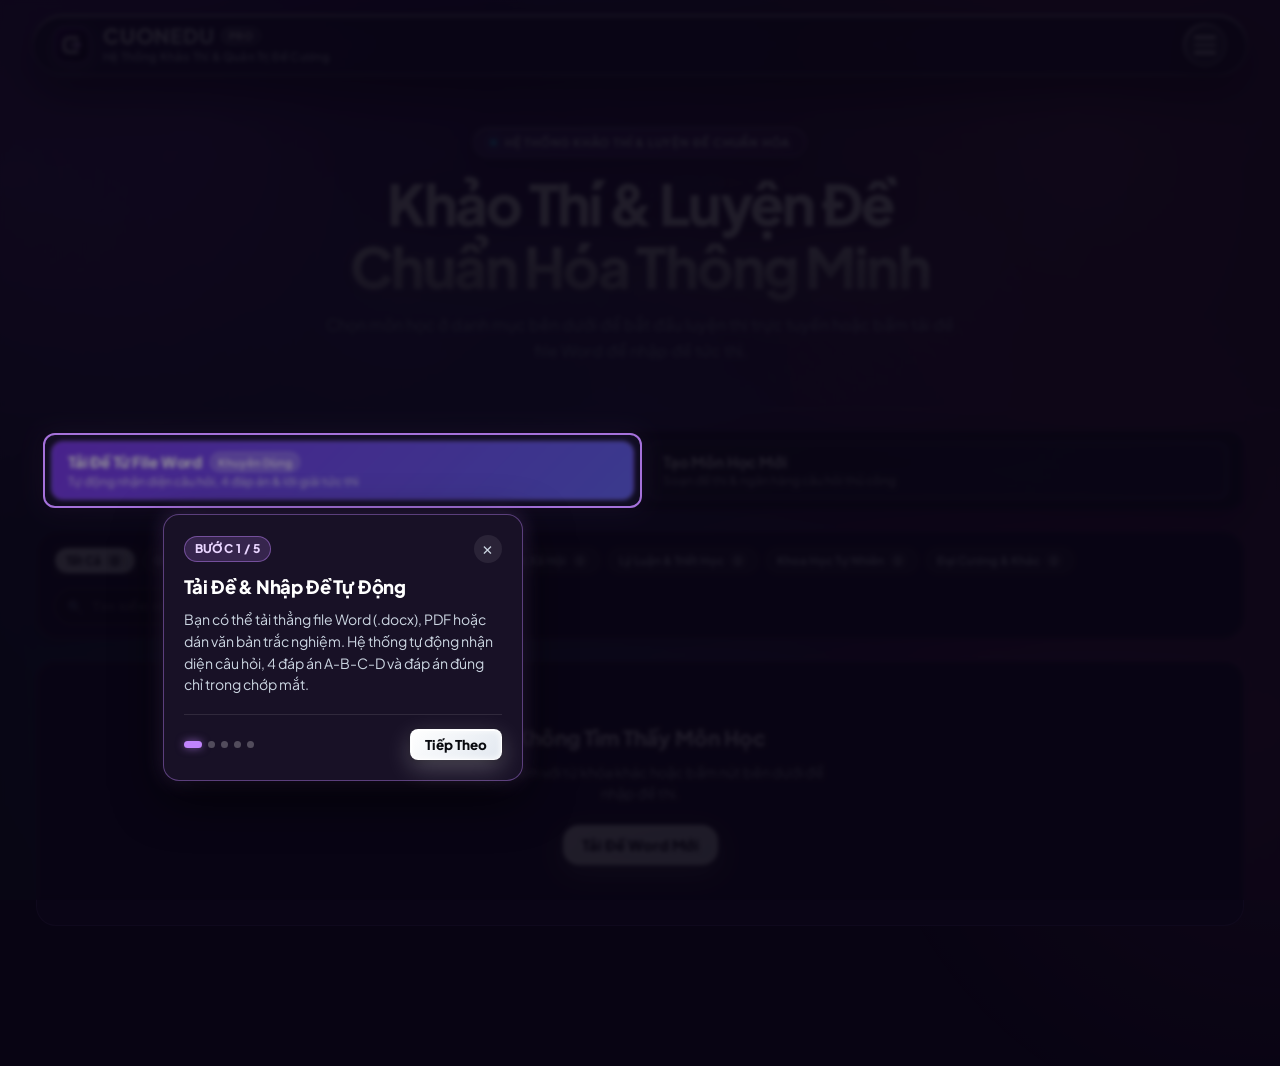
==== commit dc057bcb: "feat: complete onboarding tour, 3D medals for all ranks, clean buttons, and polite shopee gate modal" ====
--- a/index.html
+++ b/index.html
@@ -107,7 +107,7 @@
 
     <!-- 1. CỘNG ĐỒNG: ỦNG HỘ & GÓP Ý (ĐẦU TIÊN) -->
     <div class="drawer-nav-group" style="margin-top: 10px; margin-bottom: 14px;">
-      <button class="drawer-menu-item" onclick="closeMainDrawer(); openModal('modal-donate');" style="background: linear-gradient(135deg, rgba(244, 63, 94, 0.16), rgba(236, 72, 153, 0.16)); border: 1px solid rgba(244, 63, 94, 0.45); margin-bottom: 8px;">
+      <button id="drawer-item-donate" class="drawer-menu-item" onclick="closeMainDrawer(); openModal('modal-donate');" style="background: linear-gradient(135deg, rgba(244, 63, 94, 0.16), rgba(236, 72, 153, 0.16)); border: 1px solid rgba(244, 63, 94, 0.45); margin-bottom: 8px;">
         <div class="drawer-item-icon-wrap" style="font-size: 1.35rem; margin-right: 12px; display: flex; align-items: center;">💖</div>
         <div class="drawer-item-content">
           <div class="drawer-item-title" style="color: #fda4af; font-weight: 800; display: flex; align-items: center; justify-content: space-between;">
@@ -118,7 +118,7 @@
         </div>
       </button>
 
-      <button class="drawer-menu-item" onclick="closeMainDrawer(); openModal('modal-feedback');" style="background: linear-gradient(135deg, rgba(56, 189, 248, 0.14), rgba(14, 165, 233, 0.14)); border: 1px solid rgba(56, 189, 248, 0.4);">
+      <button id="drawer-item-zalo" class="drawer-menu-item" onclick="closeMainDrawer(); openModal('modal-feedback');" style="background: linear-gradient(135deg, rgba(56, 189, 248, 0.14), rgba(14, 165, 233, 0.14)); border: 1px solid rgba(56, 189, 248, 0.4); margin-bottom: 8px;">
         <div class="drawer-item-icon-wrap" style="font-size: 1.35rem; margin-right: 12px; display: flex; align-items: center;">💬</div>
         <div class="drawer-item-content">
           <div class="drawer-item-title" style="color: #7dd3fc; font-weight: 800; display: flex; align-items: center; justify-content: space-between;">
@@ -126,6 +126,16 @@
             <span class="badge" style="background: rgba(56, 189, 248, 0.3); color: #fff; font-size: 0.72rem; padding: 2px 7px; border-radius: 10px;">Zalo 24/7</span>
           </div>
           <div class="drawer-item-desc" style="color: rgba(255, 255, 255, 0.8);">Zalo / SĐT: 0962.714.685 (Quang Cuốn) • Nhận đề & góp ý</div>
+        </div>
+      </button>
+
+      <button class="drawer-menu-item" onclick="closeMainDrawer(); startOnboardingTour();" style="background: rgba(255, 255, 255, 0.05); border: 1px solid rgba(255, 255, 255, 0.12);">
+        <div class="drawer-item-icon-wrap" style="font-size: 1.35rem; margin-right: 12px; display: flex; align-items: center;">💡</div>
+        <div class="drawer-item-content">
+          <div class="drawer-item-title" style="color: #ffffff; font-weight: 800;">
+            <span>Hướng Dẫn Sử Dụng Web</span>
+          </div>
+          <div class="drawer-item-desc" style="color: var(--wg-text-subtle);">Xem lại hướng dẫn nhanh các tính năng chính</div>
         </div>
       </button>
     </div>
@@ -366,7 +376,6 @@
       <!-- PROMINENT HERO ACTION BANNER (Thêm Đề Thi / Tải File Word Nổi Bật) -->
       <section class="hero-quick-actions-bar">
         <button class="btn-hero-action btn-hero-import" onclick="openSmartImportModal()" title="Tải đề thi tự động từ file Word hoặc dán văn bản">
-          <div class="hero-action-icon">📄</div>
           <div class="hero-action-info">
             <div class="hero-action-title-row">
               <span class="hero-action-title">Tải Đề Từ File Word</span>
@@ -377,7 +386,6 @@
         </button>
 
         <button class="btn-hero-action btn-hero-create" onclick="openCreateSubjectModal()" title="Tạo môn học và nhập câu hỏi thủ công">
-          <div class="hero-action-icon">➕</div>
           <div class="hero-action-info">
             <span class="hero-action-title">Tạo Môn Học Mới</span>
             <span class="hero-action-sub">Soạn đề thi & ngân hàng câu hỏi thủ công</span>
@@ -525,7 +533,7 @@
           <div style="display: flex; align-items: center; gap: 10px; margin-top: 4px; flex-wrap: wrap;">
             <h2 id="editor-subject-title" style="font-size: 1.6rem; font-weight: 800; margin: 0; cursor: pointer;" onclick="quickRenameSubject(currentSubjectId)" title="Bấm để đổi tên đề">Tên Môn Học</h2>
             <button class="btn btn-secondary btn-sm" onclick="quickRenameSubject(currentSubjectId)" style="padding: 4px 10px; font-size: 0.8rem; border-radius: 20px; display: inline-flex; align-items: center; gap: 4px;" title="Đổi tên bộ đề">
-              <span>✏️ Đổi tên đề</span>
+              <span>Đổi tên đề</span>
             </button>
           </div>
           <p id="editor-subject-meta" style="color: var(--wg-text-subtle); font-size: 0.85rem; margin-top: 4px;">Mã đề: --- • 0 câu hỏi</p>
@@ -533,16 +541,16 @@
 
         <div class="editor-header-actions">
           <button class="btn btn-secondary btn-sm" onclick="openCreateSubjectModal(currentSubjectId)" title="Đổi tên đề, mã đề, phân môn">
-            <span>⚙️ Đổi Thông Tin</span>
+            <span>Đổi Thông Tin Đề</span>
           </button>
           <button class="btn btn-secondary btn-sm" onclick="openSmartImportModal()" title="Tải thêm đề thi mới">
-            <span>📥 Tải Đề Word Mới</span>
+            <span>Tải Đề Word Mới</span>
           </button>
           <button class="btn btn-secondary btn-sm" onclick="openAddQuestionModal()">
-            <span>➕ Thêm Câu Hỏi</span>
+            <span>Thêm Câu Hỏi</span>
           </button>
           <button class="btn btn-primary btn-sm btn-save-editor-complete" onclick="saveAndReturnDashboard()">
-            <span>💾 Lưu & Hoàn Tất</span>
+            <span>Lưu & Hoàn Tất</span>
           </button>
         </div>
       </div>
@@ -829,8 +837,8 @@
               </div>
               <div class="quick-ans-row-scroll">
                 <button type="button" class="btn btn-primary btn-sm btn-quick-action" onclick="applyQuickAnswerKey('create-sub-parsed-list', 'create-sub-count')">Điền Nhanh</button>
-                <button type="button" class="btn btn-secondary btn-sm btn-quick-action" onclick="solveAllMissingAnswersWithAI('create-sub-parsed-list', 'create-sub-count')" style="background: linear-gradient(135deg, rgba(192, 132, 252, 0.25), rgba(56, 189, 248, 0.25)); border-color: #c084fc; color: #ffffff; font-weight: 800;">✨ AI Điền Hết Câu Thiếu</button>
-                <button type="button" class="btn btn-secondary btn-sm btn-quick-action" onclick="clearAllParsedAnswers('create-sub-parsed-list', 'create-sub-count')">🗑️ Xóa Đáp Án</button>
+                <button type="button" class="btn btn-secondary btn-sm btn-quick-action" onclick="solveAllMissingAnswersWithAI('create-sub-parsed-list', 'create-sub-count')" style="background: linear-gradient(135deg, rgba(192, 132, 252, 0.25), rgba(56, 189, 248, 0.25)); border-color: #c084fc; color: #ffffff; font-weight: 800;">AI Điền Hết Câu Thiếu</button>
+                <button type="button" class="btn btn-secondary btn-sm btn-quick-action" onclick="clearAllParsedAnswers('create-sub-parsed-list', 'create-sub-count')">Xóa Đáp Án</button>
               </div>
             </div>
 
@@ -916,8 +924,8 @@
             </div>
             <div class="quick-ans-row-scroll">
               <button type="button" class="btn btn-primary btn-sm btn-quick-action" onclick="applyQuickAnswerKey('import-parsed-list', 'parsed-count-badge')">Điền Nhanh</button>
-              <button type="button" class="btn btn-secondary btn-sm btn-quick-action" onclick="solveAllMissingAnswersWithAI('import-parsed-list', 'parsed-count-badge')" style="background: linear-gradient(135deg, rgba(192, 132, 252, 0.25), rgba(56, 189, 248, 0.25)); border-color: #c084fc; color: #ffffff; font-weight: 800;">✨ AI Điền Hết Câu Thiếu</button>
-              <button type="button" class="btn btn-secondary btn-sm btn-quick-action" onclick="clearAllParsedAnswers('import-parsed-list', 'parsed-count-badge')">🗑️ Xóa Đáp Án</button>
+              <button type="button" class="btn btn-secondary btn-sm btn-quick-action" onclick="solveAllMissingAnswersWithAI('import-parsed-list', 'parsed-count-badge')" style="background: linear-gradient(135deg, rgba(192, 132, 252, 0.25), rgba(56, 189, 248, 0.25)); border-color: #c084fc; color: #ffffff; font-weight: 800;">AI Điền Hết Câu Thiếu</button>
+              <button type="button" class="btn btn-secondary btn-sm btn-quick-action" onclick="clearAllParsedAnswers('import-parsed-list', 'parsed-count-badge')">Xóa Đáp Án</button>
             </div>
           </div>
 
@@ -1340,6 +1348,28 @@
           <button type="submit" class="btn btn-primary">Lưu Thay Đổi</button>
         </div>
       </form>
+    </div>
+  <!-- MODAL: SHOPEE SPONSOR GATE (Lời nhắn nhẹ nhàng, tình cảm & bắt buộc đồng ý) -->
+  <div class="modal-backdrop" id="modal-shopee-gate" style="z-index: 10500;">
+    <div class="modal-card" style="max-width: 440px; text-align: center; border: 1.5px solid rgba(249, 115, 22, 0.45); box-shadow: 0 12px 48px rgba(249, 115, 22, 0.28); background: #181126;">
+      <div class="modal-body" style="padding: 26px 20px;">
+        <div style="font-size: 2.2rem; margin-bottom: 12px; filter: drop-shadow(0 2px 8px rgba(249, 115, 22, 0.45));">🧡</div>
+        <h3 style="font-size: 1.25rem; font-weight: 800; color: #ffffff; margin-bottom: 12px; letter-spacing: -0.01em;">Một Chút Gửi Gắm Từ CuonEdu</h3>
+        <p style="font-size: 0.9rem; color: #f1f5f9; line-height: 1.6; margin-bottom: 14px; text-align: left;">
+          Chào bạn thân mến, để hệ thống <strong>CuonEdu</strong> có thể duy trì máy chủ hoạt động ổn định và hoàn toàn miễn phí cho tất cả mọi người cùng ôn thi, chúng mình xin phép được chuyển tiếp bạn ghé thăm một đường link Shopee nhỏ trước khi bắt đầu bài thi.
+        </p>
+        <div style="font-size: 0.86rem; color: #fed7aa; line-height: 1.5; margin-bottom: 22px; text-align: left; background: rgba(249, 115, 22, 0.12); border-left: 3px solid #f97316; padding: 10px 12px; border-radius: 0 8px 8px 0;">
+          Sự đồng hành và thông cảm của bạn là nguồn động viên rất lớn để chúng mình tiếp tục duy trì và phát triển nền tảng học tập này. Cảm ơn bạn thật nhiều!
+        </div>
+        <div style="display: flex; gap: 10px; flex-direction: column;">
+          <button type="button" class="btn btn-primary" onclick="confirmShopeeAndStartExam()" style="background: linear-gradient(135deg, #f97316 0%, #ea580c 100%); border: none; font-weight: 800; font-size: 0.95rem; padding: 12px 16px; border-radius: 10px; box-shadow: 0 4px 16px rgba(234, 88, 12, 0.4); color: #ffffff; cursor: pointer;">
+            Đồng Ý & Vào Thi
+          </button>
+          <button type="button" class="btn btn-ghost" onclick="cancelShopeeGate()" style="color: var(--wg-text-subtle); font-size: 0.85rem; padding: 8px;">
+            Quay Lại
+          </button>
+        </div>
+      </div>
     </div>
   </div>
 
--- a/style.css
+++ b/style.css
@@ -9401,109 +9401,108 @@
   border: 1px solid rgba(255, 255, 255, 0.09);
 }
 
-/* Luxury Podium Rank Emblems */
-.lb-rank-emblem {
+/* ==========================================================================
+   AUTHENTIC 3D EMBOSSED METALLIC MEDALS (UNIFIED FOR ALL RANKS)
+   ========================================================================== */
+.lb-medal-disc {
+  width: 44px;
+  height: 44px;
   min-width: 44px;
-  height: 44px;
-  border-radius: 12px;
-  display: flex;
-  flex-direction: column;
+  border-radius: 50%;
+  display: flex;
   align-items: center;
   justify-content: center;
   position: relative;
   flex-shrink: 0;
-  transition: transform 0.2s cubic-bezier(0.34, 1.56, 0.64, 1);
-}
-
-.leaderboard-row:hover .lb-rank-emblem {
-  transform: scale(1.08);
-}
-
-.rank-gold-emblem {
-  background: linear-gradient(135deg, #FFFBEB 0%, #FBBF24 45%, #D97706 80%, #92400E 100%);
-  border: 1.5px solid #FDE047;
-  box-shadow: 0 4px 16px rgba(245, 158, 11, 0.5), inset 0 1px 2px rgba(255, 255, 255, 0.9);
-}
-
-.rank-gold-emblem .emblem-crown {
-  font-size: 0.95rem;
+  transition: transform 0.25s cubic-bezier(0.34, 1.56, 0.64, 1), box-shadow 0.25s ease;
+}
+
+.leaderboard-row:hover .lb-medal-disc {
+  transform: scale(1.1) rotate(2deg);
+}
+
+.medal-inner-ring {
+  width: 34px;
+  height: 34px;
+  border-radius: 50%;
+  display: flex;
+  align-items: center;
+  justify-content: center;
+}
+
+.medal-rank-digit {
+  font-family: 'Plus Jakarta Sans', sans-serif;
+  font-weight: 900;
   line-height: 1;
-  margin-top: -2px;
-  filter: drop-shadow(0 2px 3px rgba(0, 0, 0, 0.25));
-}
-
-.rank-gold-emblem .emblem-number {
+  letter-spacing: -0.02em;
+}
+
+/* TOP 1: Huy Chương Vàng Đúc Nguyên Khối (Gold Champion) */
+.medal-gold {
+  background: radial-gradient(circle at 35% 30%, #FFFBEB 0%, #FBBF24 40%, #D97706 75%, #92400E 100%);
+  border: 2px solid #FDE047;
+  box-shadow: 0 4px 14px rgba(245, 158, 11, 0.5), inset 0 2px 3px rgba(255, 255, 255, 0.8), inset 0 -2px 3px rgba(146, 64, 14, 0.8);
+}
+.medal-gold .medal-inner-ring {
+  background: radial-gradient(circle at 35% 30%, #FEF08A 0%, #D97706 70%, #78350F 100%);
+  border: 1px solid rgba(255, 255, 255, 0.6);
+  box-shadow: inset 0 1px 3px rgba(0, 0, 0, 0.35);
+}
+.medal-gold .medal-rank-digit {
+  color: #FFFDF0;
+  font-size: 1.15rem;
+  text-shadow: 0 1px 3px #78350F, 0 -1px 1px #FEF08A;
+}
+
+/* TOP 2: Huy Chương Bạc Đúc Nguyên Khối (Silver Master) */
+.medal-silver {
+  background: radial-gradient(circle at 35% 30%, #FFFFFF 0%, #E2E8F0 40%, #94A3B8 75%, #475569 100%);
+  border: 2px solid #F8FAFC;
+  box-shadow: 0 4px 14px rgba(148, 163, 184, 0.45), inset 0 2px 3px rgba(255, 255, 255, 0.9), inset 0 -2px 3px rgba(71, 85, 105, 0.8);
+}
+.medal-silver .medal-inner-ring {
+  background: radial-gradient(circle at 35% 30%, #F1F5F9 0%, #94A3B8 70%, #334155 100%);
+  border: 1px solid rgba(255, 255, 255, 0.7);
+  box-shadow: inset 0 1px 3px rgba(0, 0, 0, 0.35);
+}
+.medal-silver .medal-rank-digit {
+  color: #FFFFFF;
+  font-size: 1.15rem;
+  text-shadow: 0 1px 3px #1E293B, 0 -1px 1px #F8FAFC;
+}
+
+/* TOP 3: Huy Chương Đồng Đúc Nguyên Khối (Bronze Knight) */
+.medal-bronze {
+  background: radial-gradient(circle at 35% 30%, #FFEDD5 0%, #FB923C 40%, #C2410C 75%, #7C2D12 100%);
+  border: 2px solid #FDBA74;
+  box-shadow: 0 4px 14px rgba(234, 88, 12, 0.45), inset 0 2px 3px rgba(255, 255, 255, 0.8), inset 0 -2px 3px rgba(124, 45, 18, 0.8);
+}
+.medal-bronze .medal-inner-ring {
+  background: radial-gradient(circle at 35% 30%, #FED7AA 0%, #C2410C 70%, #431407 100%);
+  border: 1px solid rgba(255, 255, 255, 0.6);
+  box-shadow: inset 0 1px 3px rgba(0, 0, 0, 0.35);
+}
+.medal-bronze .medal-rank-digit {
+  color: #FFF7ED;
+  font-size: 1.15rem;
+  text-shadow: 0 1px 3px #431407, 0 -1px 1px #FED7AA;
+}
+
+/* TẤT CẢ CÁC HẠNG TỪ 4 TRỞ ĐI: Huy Chương Thép Titan Đúc Nguyên Khối (Titanium/Steel Medal) */
+.medal-titanium {
+  background: radial-gradient(circle at 35% 30%, #F1F5F9 0%, #64748B 45%, #334155 80%, #0F172A 100%);
+  border: 1.5px solid rgba(203, 213, 225, 0.45);
+  box-shadow: 0 3px 10px rgba(0, 0, 0, 0.4), inset 0 1.5px 2px rgba(255, 255, 255, 0.5), inset 0 -1.5px 2px rgba(15, 23, 42, 0.7);
+}
+.medal-titanium .medal-inner-ring {
+  background: radial-gradient(circle at 35% 30%, #94A3B8 0%, #475569 65%, #1E293B 100%);
+  border: 1px solid rgba(255, 255, 255, 0.3);
+  box-shadow: inset 0 1px 3px rgba(0, 0, 0, 0.4);
+}
+.medal-titanium .medal-rank-digit {
+  color: #F8FAFC;
   font-size: 1.05rem;
-  font-weight: 900;
-  color: #451A03;
-  line-height: 1;
-  margin-top: 1px;
-  font-family: 'Plus Jakarta Sans', sans-serif;
-  letter-spacing: -0.02em;
-}
-
-.rank-silver-emblem {
-  background: linear-gradient(135deg, #FFFFFF 0%, #E2E8F0 40%, #94A3B8 75%, #475569 100%);
-  border: 1.5px solid #F8FAFC;
-  box-shadow: 0 4px 14px rgba(148, 163, 184, 0.4), inset 0 1px 2px rgba(255, 255, 255, 0.9);
-}
-
-.rank-silver-emblem .emblem-crown {
-  font-size: 0.95rem;
-  line-height: 1;
-  margin-top: -2px;
-  filter: drop-shadow(0 2px 3px rgba(0, 0, 0, 0.25));
-}
-
-.rank-silver-emblem .emblem-number {
-  font-size: 1.05rem;
-  font-weight: 900;
-  color: #0F172A;
-  line-height: 1;
-  margin-top: 1px;
-  font-family: 'Plus Jakarta Sans', sans-serif;
-  letter-spacing: -0.02em;
-}
-
-.rank-bronze-emblem {
-  background: linear-gradient(135deg, #FFEDD5 0%, #FB923C 40%, #C2410C 75%, #7C2D12 100%);
-  border: 1.5px solid #FDBA74;
-  box-shadow: 0 4px 14px rgba(234, 88, 12, 0.4), inset 0 1px 2px rgba(255, 255, 255, 0.8);
-}
-
-.rank-bronze-emblem .emblem-crown {
-  font-size: 0.95rem;
-  line-height: 1;
-  margin-top: -2px;
-  filter: drop-shadow(0 2px 3px rgba(0, 0, 0, 0.25));
-}
-
-.rank-bronze-emblem .emblem-number {
-  font-size: 1.05rem;
-  font-weight: 900;
-  color: #431407;
-  line-height: 1;
-  margin-top: 1px;
-  font-family: 'Plus Jakarta Sans', sans-serif;
-  letter-spacing: -0.02em;
-}
-
-.rank-normal-emblem {
-  min-width: 36px;
-  height: 36px;
-  border-radius: 10px;
-  background: rgba(255, 255, 255, 0.08);
-  border: 1px solid rgba(255, 255, 255, 0.12);
-  display: flex;
-  align-items: center;
-  justify-content: center;
-}
-
-.emblem-number-normal {
-  font-size: 0.95rem;
-  font-weight: 800;
-  color: rgba(255, 255, 255, 0.85);
-  line-height: 1;
+  text-shadow: 0 1px 2px #0F172A, 0 -1px 1px #CBD5E1;
 }
 
 /* Avatar glow borders */
@@ -9914,3 +9913,155 @@
   word-break: break-word !important;
   overflow-wrap: anywhere !important;
 }
+
+/* ==========================================================================
+   INTERACTIVE ONBOARDING TOUR (SPOTLIGHT & POPOVER)
+   ========================================================================== */
+.tour-backdrop {
+  position: fixed;
+  inset: 0;
+  background: rgba(10, 6, 20, 0.45);
+  backdrop-filter: blur(2px);
+  z-index: 99990;
+  display: none;
+}
+
+.tour-spotlight {
+  position: fixed;
+  z-index: 99995;
+  display: none;
+  box-shadow: 0 0 0 9999px rgba(8, 4, 18, 0.82), 0 0 24px rgba(192, 132, 252, 0.4);
+  border: 2px solid rgba(192, 132, 252, 0.85);
+  pointer-events: none;
+  transition: all 0.3s cubic-bezier(0.4, 0, 0.2, 1);
+}
+
+.tour-popover {
+  position: fixed;
+  z-index: 100000;
+  display: none;
+  background: #181126;
+  border: 1.5px solid rgba(192, 132, 252, 0.4);
+  border-radius: 16px;
+  padding: 20px;
+  box-shadow: 0 16px 48px rgba(0, 0, 0, 0.75), 0 0 20px rgba(192, 132, 252, 0.25);
+  color: #ffffff;
+  animation: tourFadeScale 0.25s ease-out;
+}
+
+@keyframes tourFadeScale {
+  from {
+    opacity: 0;
+    transform: scale(0.95);
+  }
+  to {
+    opacity: 1;
+    transform: scale(1);
+  }
+}
+
+.tour-popover-header {
+  display: flex;
+  align-items: center;
+  justify-content: space-between;
+  margin-bottom: 10px;
+}
+
+.tour-badge {
+  background: rgba(192, 132, 252, 0.18);
+  border: 1px solid rgba(192, 132, 252, 0.45);
+  color: #e9d5ff;
+  font-size: 0.75rem;
+  font-weight: 800;
+  padding: 3px 10px;
+  border-radius: 20px;
+  text-transform: uppercase;
+  letter-spacing: 0.04em;
+}
+
+.tour-btn-close {
+  background: rgba(255, 255, 255, 0.08);
+  border: none;
+  color: var(--wg-text-subtle);
+  width: 28px;
+  height: 28px;
+  border-radius: 50%;
+  cursor: pointer;
+  display: flex;
+  align-items: center;
+  justify-content: center;
+  font-size: 0.85rem;
+  transition: all 0.15s ease;
+}
+
+.tour-btn-close:hover {
+  background: rgba(255, 255, 255, 0.2);
+  color: #ffffff;
+}
+
+.tour-title {
+  font-size: 1.15rem;
+  font-weight: 800;
+  color: #ffffff;
+  margin: 0 0 8px 0;
+  letter-spacing: -0.01em;
+}
+
+.tour-desc {
+  font-size: 0.88rem;
+  color: #cbd5e1;
+  line-height: 1.55;
+  margin-bottom: 18px;
+}
+
+.tour-footer {
+  display: flex;
+  align-items: center;
+  justify-content: space-between;
+  gap: 12px;
+  border-top: 1px solid rgba(255, 255, 255, 0.1);
+  padding-top: 14px;
+}
+
+.tour-dots {
+  display: flex;
+  gap: 6px;
+  align-items: center;
+}
+
+.tour-dot {
+  width: 7px;
+  height: 7px;
+  border-radius: 50%;
+  background: rgba(255, 255, 255, 0.25);
+  transition: all 0.2s ease;
+}
+
+.tour-dot.active {
+  width: 18px;
+  border-radius: 10px;
+  background: #c084fc;
+  box-shadow: 0 0 8px rgba(192, 132, 252, 0.6);
+}
+
+.tour-actions {
+  display: flex;
+  align-items: center;
+  gap: 8px;
+}
+
+.tour-btn-prev {
+  padding: 6px 12px;
+  font-size: 0.82rem;
+  border-radius: 8px;
+}
+
+.tour-btn-next {
+  padding: 6px 14px;
+  font-size: 0.84rem;
+  font-weight: 800;
+  border-radius: 8px;
+  background: linear-gradient(135deg, #a855f7 0%, #7c3aed 100%);
+  border: none;
+  box-shadow: 0 2px 10px rgba(124, 58, 237, 0.4);
+}
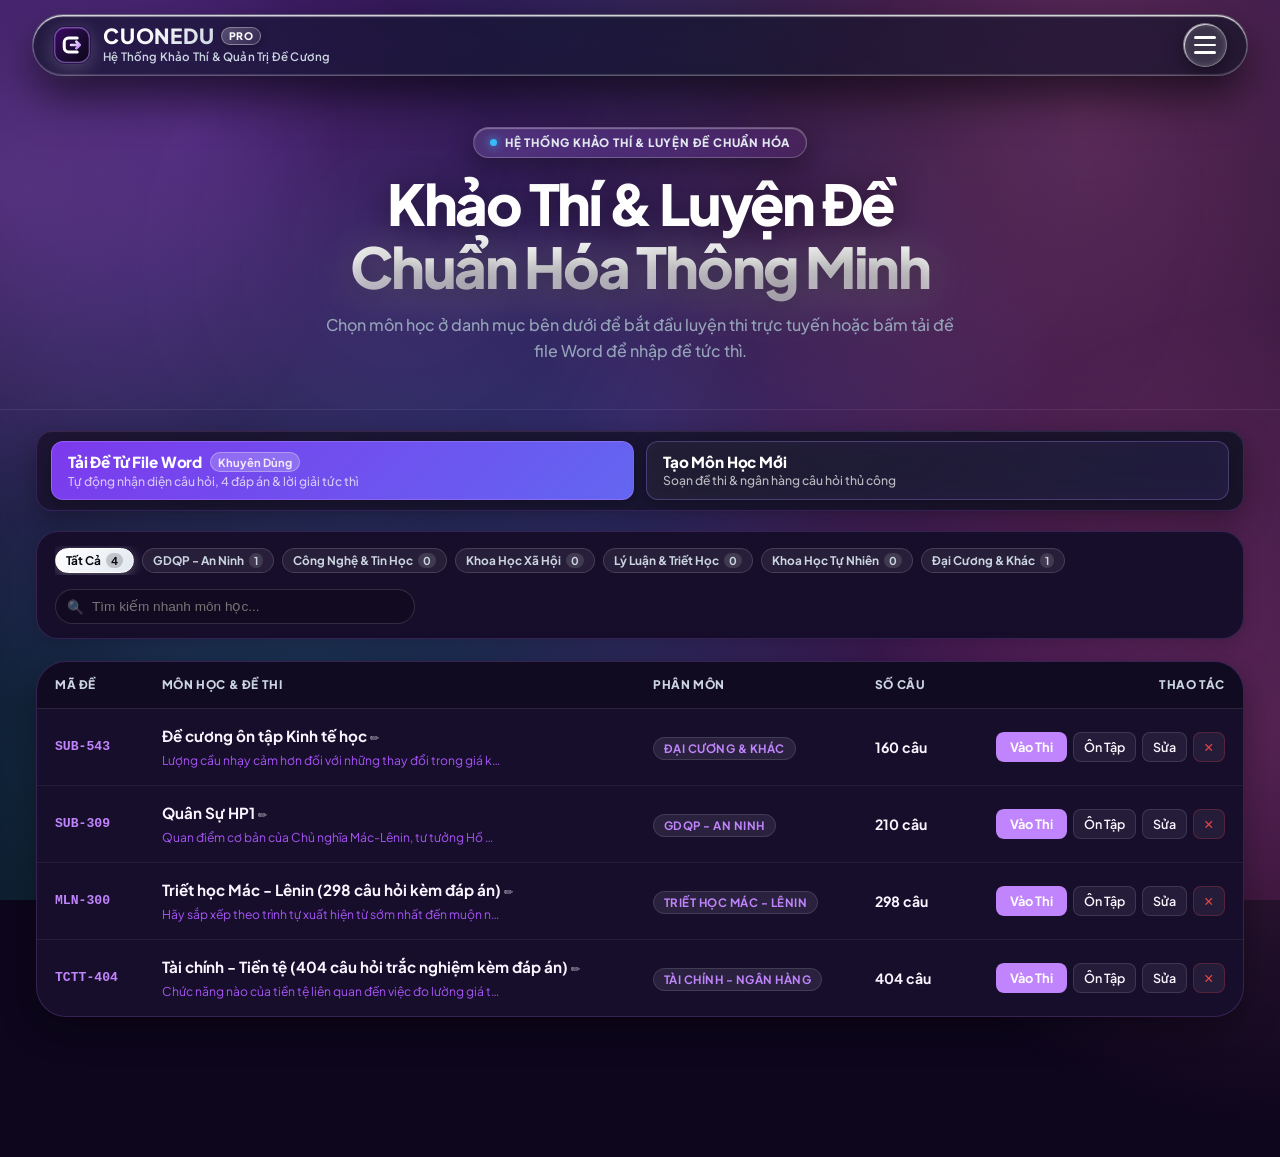
==== commit c5d91e57: "fix: completely remove onboarding tour feature and related styles" ====
--- a/index.html
+++ b/index.html
@@ -128,16 +128,6 @@
           <div class="drawer-item-desc" style="color: rgba(255, 255, 255, 0.8);">Zalo / SĐT: 0962.714.685 (Quang Cuốn) • Nhận đề & góp ý</div>
         </div>
       </button>
-
-      <button class="drawer-menu-item" onclick="closeMainDrawer(); startOnboardingTour();" style="background: rgba(255, 255, 255, 0.05); border: 1px solid rgba(255, 255, 255, 0.12);">
-        <div class="drawer-item-icon-wrap" style="font-size: 1.35rem; margin-right: 12px; display: flex; align-items: center;">💡</div>
-        <div class="drawer-item-content">
-          <div class="drawer-item-title" style="color: #ffffff; font-weight: 800;">
-            <span>Hướng Dẫn Sử Dụng Web</span>
-          </div>
-          <div class="drawer-item-desc" style="color: var(--wg-text-subtle);">Xem lại hướng dẫn nhanh các tính năng chính</div>
-        </div>
-      </button>
     </div>
 
     <!-- User Profile / Login Area in Drawer -->
--- a/style.css
+++ b/style.css
@@ -9914,154 +9914,4 @@
   overflow-wrap: anywhere !important;
 }
 
-/* ==========================================================================
-   INTERACTIVE ONBOARDING TOUR (SPOTLIGHT & POPOVER)
-   ========================================================================== */
-.tour-backdrop {
-  position: fixed;
-  inset: 0;
-  background: rgba(10, 6, 20, 0.45);
-  backdrop-filter: blur(2px);
-  z-index: 99990;
-  display: none;
-}
-
-.tour-spotlight {
-  position: fixed;
-  z-index: 99995;
-  display: none;
-  box-shadow: 0 0 0 9999px rgba(8, 4, 18, 0.82), 0 0 24px rgba(192, 132, 252, 0.4);
-  border: 2px solid rgba(192, 132, 252, 0.85);
-  pointer-events: none;
-  transition: all 0.3s cubic-bezier(0.4, 0, 0.2, 1);
-}
-
-.tour-popover {
-  position: fixed;
-  z-index: 100000;
-  display: none;
-  background: #181126;
-  border: 1.5px solid rgba(192, 132, 252, 0.4);
-  border-radius: 16px;
-  padding: 20px;
-  box-shadow: 0 16px 48px rgba(0, 0, 0, 0.75), 0 0 20px rgba(192, 132, 252, 0.25);
-  color: #ffffff;
-  animation: tourFadeScale 0.25s ease-out;
-}
-
-@keyframes tourFadeScale {
-  from {
-    opacity: 0;
-    transform: scale(0.95);
-  }
-  to {
-    opacity: 1;
-    transform: scale(1);
-  }
-}
-
-.tour-popover-header {
-  display: flex;
-  align-items: center;
-  justify-content: space-between;
-  margin-bottom: 10px;
-}
-
-.tour-badge {
-  background: rgba(192, 132, 252, 0.18);
-  border: 1px solid rgba(192, 132, 252, 0.45);
-  color: #e9d5ff;
-  font-size: 0.75rem;
-  font-weight: 800;
-  padding: 3px 10px;
-  border-radius: 20px;
-  text-transform: uppercase;
-  letter-spacing: 0.04em;
-}
-
-.tour-btn-close {
-  background: rgba(255, 255, 255, 0.08);
-  border: none;
-  color: var(--wg-text-subtle);
-  width: 28px;
-  height: 28px;
-  border-radius: 50%;
-  cursor: pointer;
-  display: flex;
-  align-items: center;
-  justify-content: center;
-  font-size: 0.85rem;
-  transition: all 0.15s ease;
-}
-
-.tour-btn-close:hover {
-  background: rgba(255, 255, 255, 0.2);
-  color: #ffffff;
-}
-
-.tour-title {
-  font-size: 1.15rem;
-  font-weight: 800;
-  color: #ffffff;
-  margin: 0 0 8px 0;
-  letter-spacing: -0.01em;
-}
-
-.tour-desc {
-  font-size: 0.88rem;
-  color: #cbd5e1;
-  line-height: 1.55;
-  margin-bottom: 18px;
-}
-
-.tour-footer {
-  display: flex;
-  align-items: center;
-  justify-content: space-between;
-  gap: 12px;
-  border-top: 1px solid rgba(255, 255, 255, 0.1);
-  padding-top: 14px;
-}
-
-.tour-dots {
-  display: flex;
-  gap: 6px;
-  align-items: center;
-}
-
-.tour-dot {
-  width: 7px;
-  height: 7px;
-  border-radius: 50%;
-  background: rgba(255, 255, 255, 0.25);
-  transition: all 0.2s ease;
-}
-
-.tour-dot.active {
-  width: 18px;
-  border-radius: 10px;
-  background: #c084fc;
-  box-shadow: 0 0 8px rgba(192, 132, 252, 0.6);
-}
-
-.tour-actions {
-  display: flex;
-  align-items: center;
-  gap: 8px;
-}
-
-.tour-btn-prev {
-  padding: 6px 12px;
-  font-size: 0.82rem;
-  border-radius: 8px;
-}
-
-.tour-btn-next {
-  padding: 6px 14px;
-  font-size: 0.84rem;
-  font-weight: 800;
-  border-radius: 8px;
-  background: linear-gradient(135deg, #a855f7 0%, #7c3aed 100%);
-  border: none;
-  box-shadow: 0 2px 10px rgba(124, 58, 237, 0.4);
-}
+
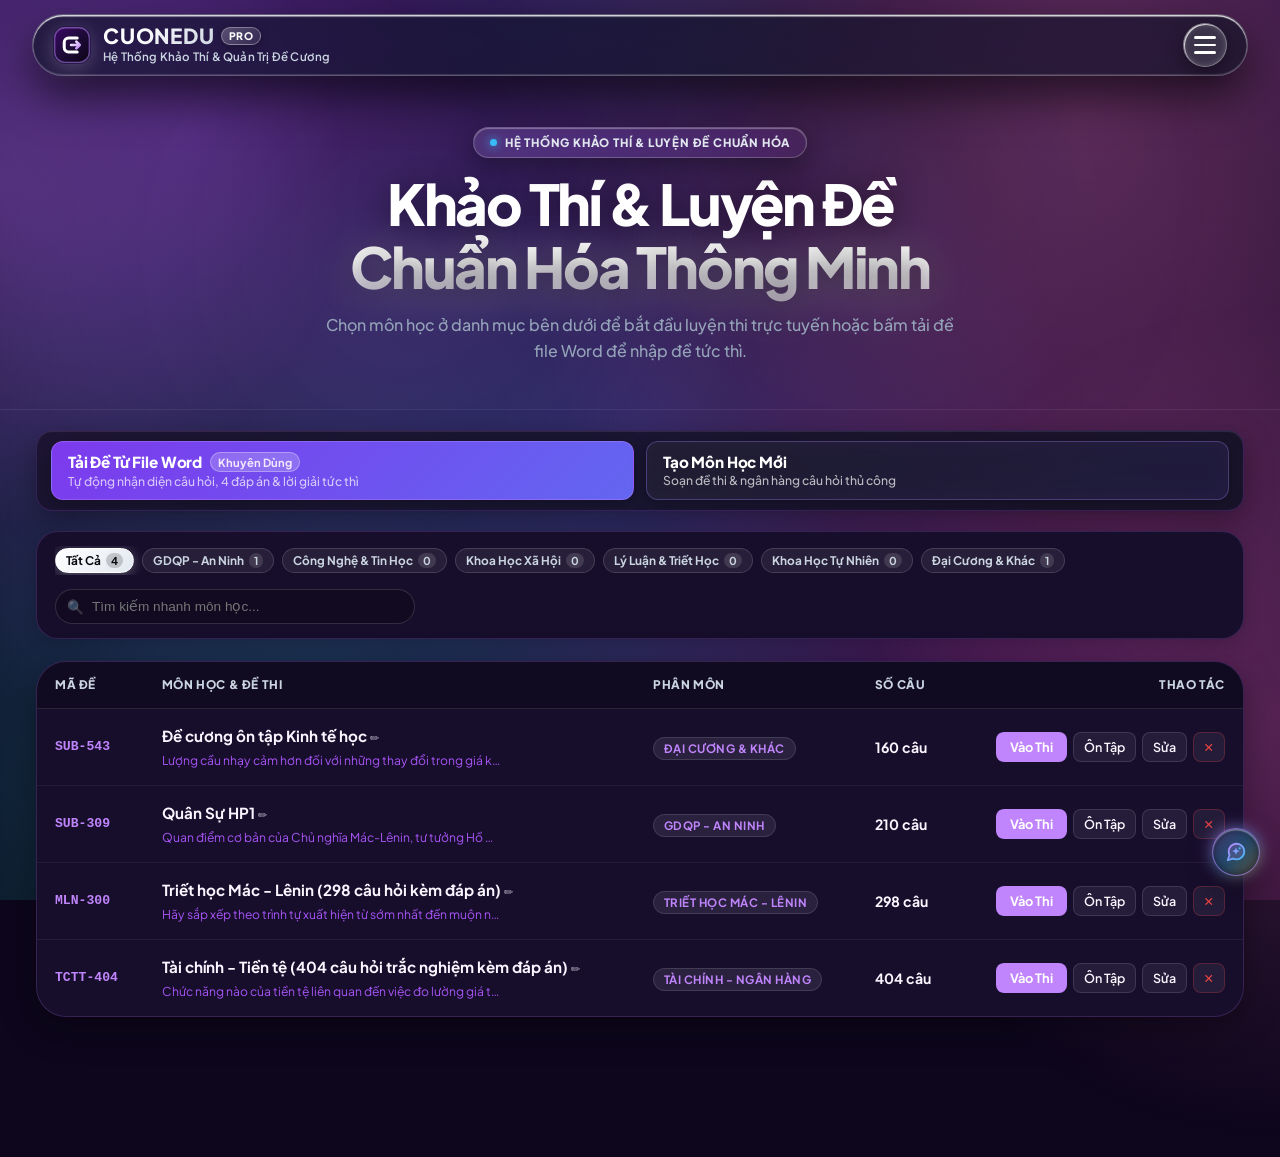
==== commit 67abe4fc: "fix: resolve exam entrance flow by directly starting exam on submit and fixing unclosed modal-profil" ====
--- a/index.html
+++ b/index.html
@@ -1339,6 +1339,8 @@
         </div>
       </form>
     </div>
+  </div>
+
   <!-- MODAL: SHOPEE SPONSOR GATE (Lời nhắn nhẹ nhàng, tình cảm & bắt buộc đồng ý) -->
   <div class="modal-backdrop" id="modal-shopee-gate" style="z-index: 10500;">
     <div class="modal-card" style="max-width: 440px; text-align: center; border: 1.5px solid rgba(249, 115, 22, 0.45); box-shadow: 0 12px 48px rgba(249, 115, 22, 0.28); background: #181126;">
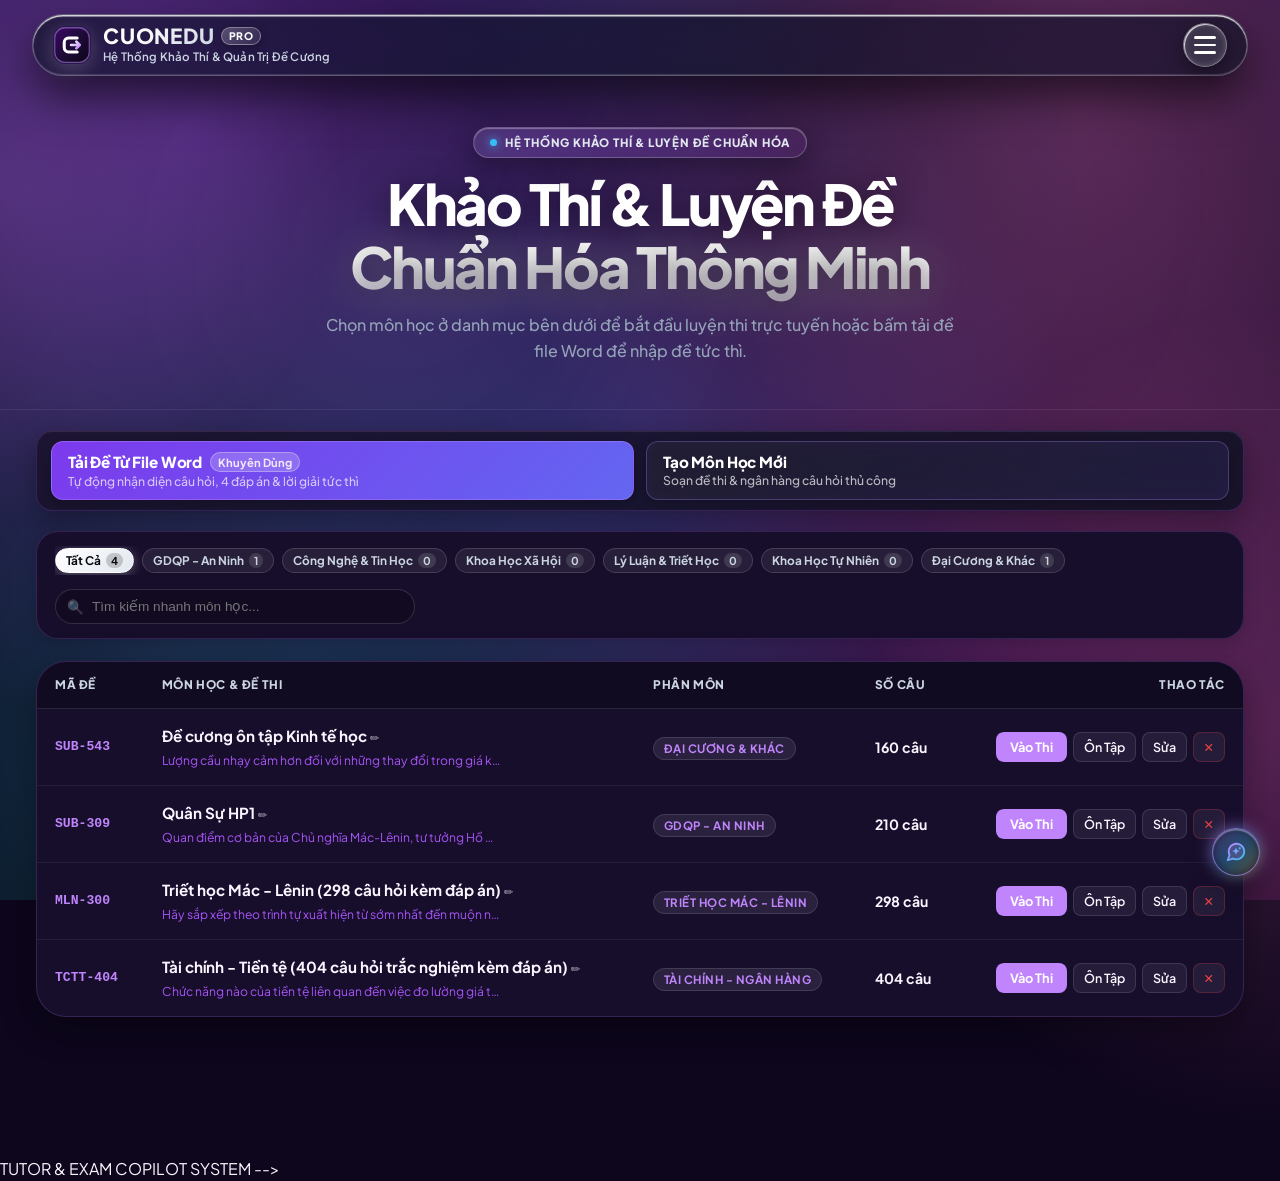
==== commit 0db5df63: "fix: ensure AI button is accessible everywhere, remove exam AI suppression, remove shopee modal, gua" ====
--- a/index.html
+++ b/index.html
@@ -13,7 +13,7 @@
   <meta http-equiv="Pragma" content="no-cache">
   <meta http-equiv="Expires" content="0">
   
-  <link rel="stylesheet" href="style.css?v=7.0.0">
+  <link rel="stylesheet" href="style.css?v=8.3.0">
   <!-- Mammoth.js & JSZip & PDF.js để đọc trực tiếp file Word (.docx), PDF (.pdf), bảng biểu và hình ảnh minh họa -->
   <script src="https://cdnjs.cloudflare.com/ajax/libs/mammoth/1.6.0/mammoth.browser.min.js"></script>
   <script src="https://cdnjs.cloudflare.com/ajax/libs/jszip/3.10.1/jszip.min.js"></script>
@@ -1341,32 +1341,7 @@
     </div>
   </div>
 
-  <!-- MODAL: SHOPEE SPONSOR GATE (Lời nhắn nhẹ nhàng, tình cảm & bắt buộc đồng ý) -->
-  <div class="modal-backdrop" id="modal-shopee-gate" style="z-index: 10500;">
-    <div class="modal-card" style="max-width: 440px; text-align: center; border: 1.5px solid rgba(249, 115, 22, 0.45); box-shadow: 0 12px 48px rgba(249, 115, 22, 0.28); background: #181126;">
-      <div class="modal-body" style="padding: 26px 20px;">
-        <div style="font-size: 2.2rem; margin-bottom: 12px; filter: drop-shadow(0 2px 8px rgba(249, 115, 22, 0.45));">🧡</div>
-        <h3 style="font-size: 1.25rem; font-weight: 800; color: #ffffff; margin-bottom: 12px; letter-spacing: -0.01em;">Một Chút Gửi Gắm Từ CuonEdu</h3>
-        <p style="font-size: 0.9rem; color: #f1f5f9; line-height: 1.6; margin-bottom: 14px; text-align: left;">
-          Chào bạn thân mến, để hệ thống <strong>CuonEdu</strong> có thể duy trì máy chủ hoạt động ổn định và hoàn toàn miễn phí cho tất cả mọi người cùng ôn thi, chúng mình xin phép được chuyển tiếp bạn ghé thăm một đường link Shopee nhỏ trước khi bắt đầu bài thi.
-        </p>
-        <div style="font-size: 0.86rem; color: #fed7aa; line-height: 1.5; margin-bottom: 22px; text-align: left; background: rgba(249, 115, 22, 0.12); border-left: 3px solid #f97316; padding: 10px 12px; border-radius: 0 8px 8px 0;">
-          Sự đồng hành và thông cảm của bạn là nguồn động viên rất lớn để chúng mình tiếp tục duy trì và phát triển nền tảng học tập này. Cảm ơn bạn thật nhiều!
-        </div>
-        <div style="display: flex; gap: 10px; flex-direction: column;">
-          <button type="button" class="btn btn-primary" onclick="confirmShopeeAndStartExam()" style="background: linear-gradient(135deg, #f97316 0%, #ea580c 100%); border: none; font-weight: 800; font-size: 0.95rem; padding: 12px 16px; border-radius: 10px; box-shadow: 0 4px 16px rgba(234, 88, 12, 0.4); color: #ffffff; cursor: pointer;">
-            Đồng Ý & Vào Thi
-          </button>
-          <button type="button" class="btn btn-ghost" onclick="cancelShopeeGate()" style="color: var(--wg-text-subtle); font-size: 0.85rem; padding: 8px;">
-            Quay Lại
-          </button>
-        </div>
-      </div>
-    </div>
-  </div>
-
-  <!-- ========================================== -->
-  <!-- CUONEDU AI TUTOR & EXAM COPILOT SYSTEM     -->
+ TUTOR & EXAM COPILOT SYSTEM     -->
   <!-- ========================================== -->
   <!-- Floating AI Assistant Button -->
   <!-- Floating AI Assistant Button (Compact & Draggable Message Icon) -->
@@ -1466,6 +1441,21 @@
   <script src="https://www.gstatic.com/firebasejs/10.8.0/firebase-app-compat.js"></script>
   <script src="https://www.gstatic.com/firebasejs/10.8.0/firebase-database-compat.js"></script>
   <script src="questions.js"></script>
-  <script src="app.js?v=8.2.0"></script>
+  <!-- CuonEdu Pro Modular Architecture (15 Modules) -->
+  <script src="js/state.js"></script>
+  <script src="js/utils.js"></script>
+  <script src="js/theme.js"></script>
+  <script src="js/audio.js"></script>
+  <script src="js/sync.js"></script>
+  <script src="js/navigation.js"></script>
+  <script src="js/dashboard.js"></script>
+  <script src="js/powerups.js"></script>
+  <script src="js/exam.js"></script>
+  <script src="js/study.js"></script>
+  <script src="js/editor.js"></script>
+  <script src="js/parser.js"></script>
+  <script src="js/leaderboard.js"></script>
+  <script src="js/ai-copilot.js"></script>
+  <script src="js/main.js"></script>
 </body>
 </html>
--- a/style.css
+++ b/style.css
@@ -9588,18 +9588,13 @@
 }
 
 /* ==========================================================================
-   STRICT EXAM INTEGRITY: COMPLETE AI SUPPRESSION IN EXAM ROOM
+   AI COPILOT: ALWAYS ACCESSIBLE FOR EXPLANATION & QUESTIONS
    ========================================================================== */
-body.in-exam-mode #cuonedu-ai-btn,
-body.in-exam-mode #cuonedu-ai-panel,
-html.in-exam-mode #cuonedu-ai-btn,
-html.in-exam-mode #cuonedu-ai-panel,
-.view-exam.active ~ #cuonedu-ai-btn,
-.view-exam.active ~ #cuonedu-ai-panel {
-  display: none !important;
-  visibility: hidden !important;
-  pointer-events: none !important;
-  opacity: 0 !important;
+#cuonedu-ai-btn {
+  display: flex !important;
+  visibility: visible !important;
+  opacity: 1 !important;
+  pointer-events: auto !important;
 }
 
 /* ==========================================================================
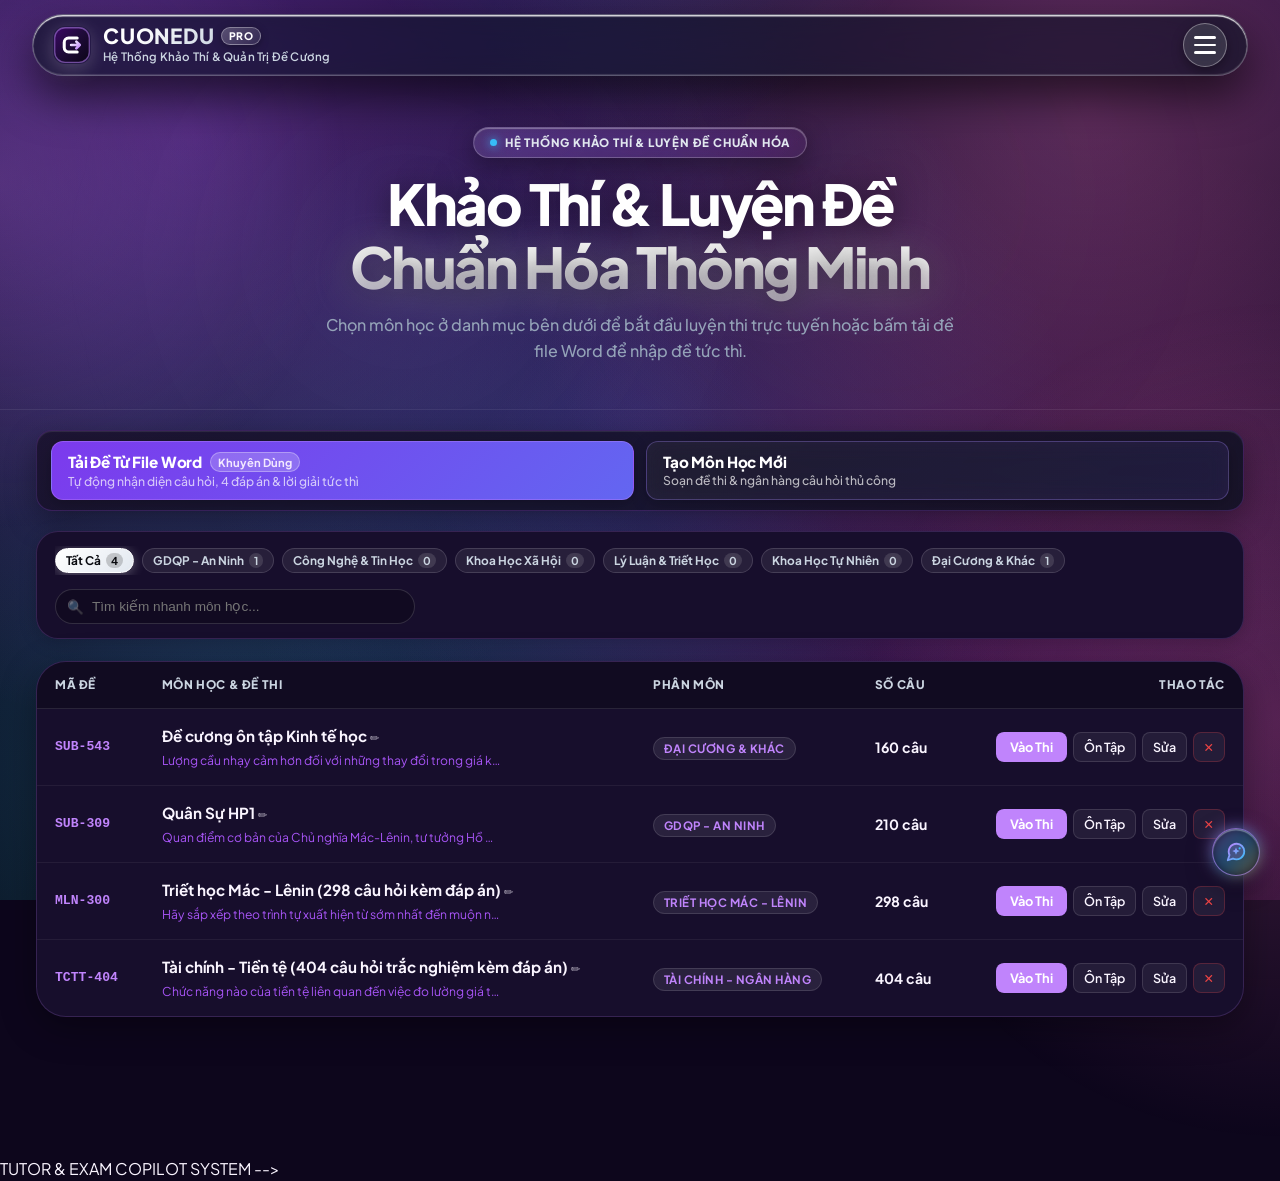
==== commit 3ba66333: "fix: smooth hamburger menu without jumping, reduce site lag, and enforce Shopee sponsor gate before " ====
--- a/index.html
+++ b/index.html
@@ -13,7 +13,7 @@
   <meta http-equiv="Pragma" content="no-cache">
   <meta http-equiv="Expires" content="0">
   
-  <link rel="stylesheet" href="style.css?v=8.3.0">
+  <link rel="stylesheet" href="style.css?v=8.4.0">
   <!-- Mammoth.js & JSZip & PDF.js để đọc trực tiếp file Word (.docx), PDF (.pdf), bảng biểu và hình ảnh minh họa -->
   <script src="https://cdnjs.cloudflare.com/ajax/libs/mammoth/1.6.0/mammoth.browser.min.js"></script>
   <script src="https://cdnjs.cloudflare.com/ajax/libs/jszip/3.10.1/jszip.min.js"></script>
@@ -1341,6 +1341,31 @@
     </div>
   </div>
 
+  <!-- MODAL: SHOPEE SPONSOR GATE (Yêu cầu bắt buộc ghé thăm Shopee trước khi vào thi) -->
+  <div class="modal-backdrop" id="modal-shopee-gate" style="z-index: 10500;">
+    <div class="modal-card" style="max-width: 440px; text-align: center; border: 1.5px solid rgba(249, 115, 22, 0.45); box-shadow: 0 16px 48px rgba(249, 115, 22, 0.35); background: #181126; border-radius: 18px;">
+      <div class="modal-body" style="padding: 26px 20px;">
+        <div style="font-size: 2.2rem; margin-bottom: 12px; filter: drop-shadow(0 2px 8px rgba(249, 115, 22, 0.45));">🧡</div>
+        <h3 style="font-size: 1.25rem; font-weight: 800; color: #ffffff; margin-bottom: 12px; letter-spacing: -0.01em;">Thông Báo Vào Phòng Thi</h3>
+        <p style="font-size: 0.9rem; color: #f1f5f9; line-height: 1.6; margin-bottom: 14px; text-align: left;">
+          Chào bạn thân mến, để hệ thống <strong>CuonEdu</strong> có thể duy trì máy chủ hoạt động ổn định và hoàn toàn miễn phí cho tất cả mọi người cùng ôn thi, hệ thống sẽ chuyển tiếp bạn ghé thăm một đường link Shopee nhỏ trước khi bắt đầu bài thi.
+        </p>
+        <div style="font-size: 0.86rem; color: #fed7aa; line-height: 1.5; margin-bottom: 22px; text-align: left; background: rgba(249, 115, 22, 0.12); border-left: 3px solid #f97316; padding: 10px 12px; border-radius: 0 8px 8px 0;">
+          Nhấn <strong>"Đồng Ý & Mở Shopee"</strong> để hệ thống dẫn ra Shopee và tự động mở phòng thi cho bạn ngay lập tức!
+        </div>
+        <div style="display: flex; gap: 10px; flex-direction: column;">
+          <button type="button" class="btn btn-primary" onclick="confirmShopeeAndStartExam()" style="background: linear-gradient(135deg, #f97316 0%, #ea580c 100%); border: none; font-weight: 800; font-size: 0.95rem; padding: 12px 16px; border-radius: 10px; box-shadow: 0 4px 16px rgba(234, 88, 12, 0.4); color: #ffffff; cursor: pointer;">
+            Đồng Ý & Mở Shopee Vào Thi
+          </button>
+          <button type="button" class="btn btn-ghost" onclick="cancelShopeeGate()" style="color: var(--wg-text-subtle); font-size: 0.85rem; padding: 8px;">
+            Quay Lại
+          </button>
+        </div>
+      </div>
+    </div>
+  </div>
+
+
  TUTOR & EXAM COPILOT SYSTEM     -->
   <!-- ========================================== -->
   <!-- Floating AI Assistant Button -->
--- a/style.css
+++ b/style.css
@@ -174,7 +174,7 @@
   --lg-hover-glow: rgba(255, 255, 255, 0.4);
   --lg-red: #fb4268;
   --lg-grey: #5b5b5b;
-  --lg-spring: cubic-bezier(0.175, 0.885, 0.32, 2.2);
+  --lg-spring: cubic-bezier(0.16, 1, 0.3, 1);
 
   /* Apple Titanium Space Gray Tokens */
   --brand-primary: #38bdf8;
@@ -231,7 +231,7 @@
   z-index: 0;
   backdrop-filter: blur(28px) saturate(210%);
   -webkit-backdrop-filter: blur(28px) saturate(210%);
-  filter: url(#lg-dist);
+  backdrop-filter: blur(16px); -webkit-backdrop-filter: blur(16px);
   isolation: isolate;
   pointer-events: none;
 }
@@ -627,22 +627,23 @@
   border-radius: 5rem;
   background: rgba(255, 255, 255, 0.12);
   border: 1px solid rgba(255, 255, 255, 0.35);
-  box-shadow: inset 1px 1px 0 var(--lg-highlight), inset 0 0 6px rgba(255, 255, 255, 0.2), 0 6px 18px rgba(0, 0, 0, 0.4);
-  backdrop-filter: blur(20px);
-  -webkit-backdrop-filter: blur(20px);
+  box-shadow: 0 4px 12px rgba(0, 0, 0, 0.35);
+  backdrop-filter: blur(12px);
+  -webkit-backdrop-filter: blur(12px);
   cursor: pointer;
-  transition: all 0.4s var(--lg-spring);
+  transition: background 0.2s ease, border-color 0.2s ease;
   padding: 0;
   position: relative;
   z-index: 102;
   pointer-events: auto;
+  transform: none !important;
 }
 
 .btn-hamburger:hover {
   background: rgba(255, 255, 255, 0.24);
   border-color: rgba(255, 255, 255, 0.65);
-  box-shadow: inset 1px 1px 0 #ffffff, inset 0 0 10px rgba(255, 255, 255, 0.4), 0 10px 25px rgba(255, 255, 255, 0.25);
-  transform: scale(1.1);
+  box-shadow: 0 6px 16px rgba(255, 255, 255, 0.2);
+  transform: none !important;
 }
 
 .btn-hamburger * {
@@ -700,7 +701,7 @@
   display: flex !important;
   flex-direction: column !important;
   transform: translateX(100%);
-  transition: transform 0.4s var(--lg-spring), visibility 0.4s !important;
+  transition: transform 0.25s cubic-bezier(0.16, 1, 0.3, 1), visibility 0.25s ease !important;
   padding: 24px !important;
   overflow-y: auto !important;
   visibility: hidden;
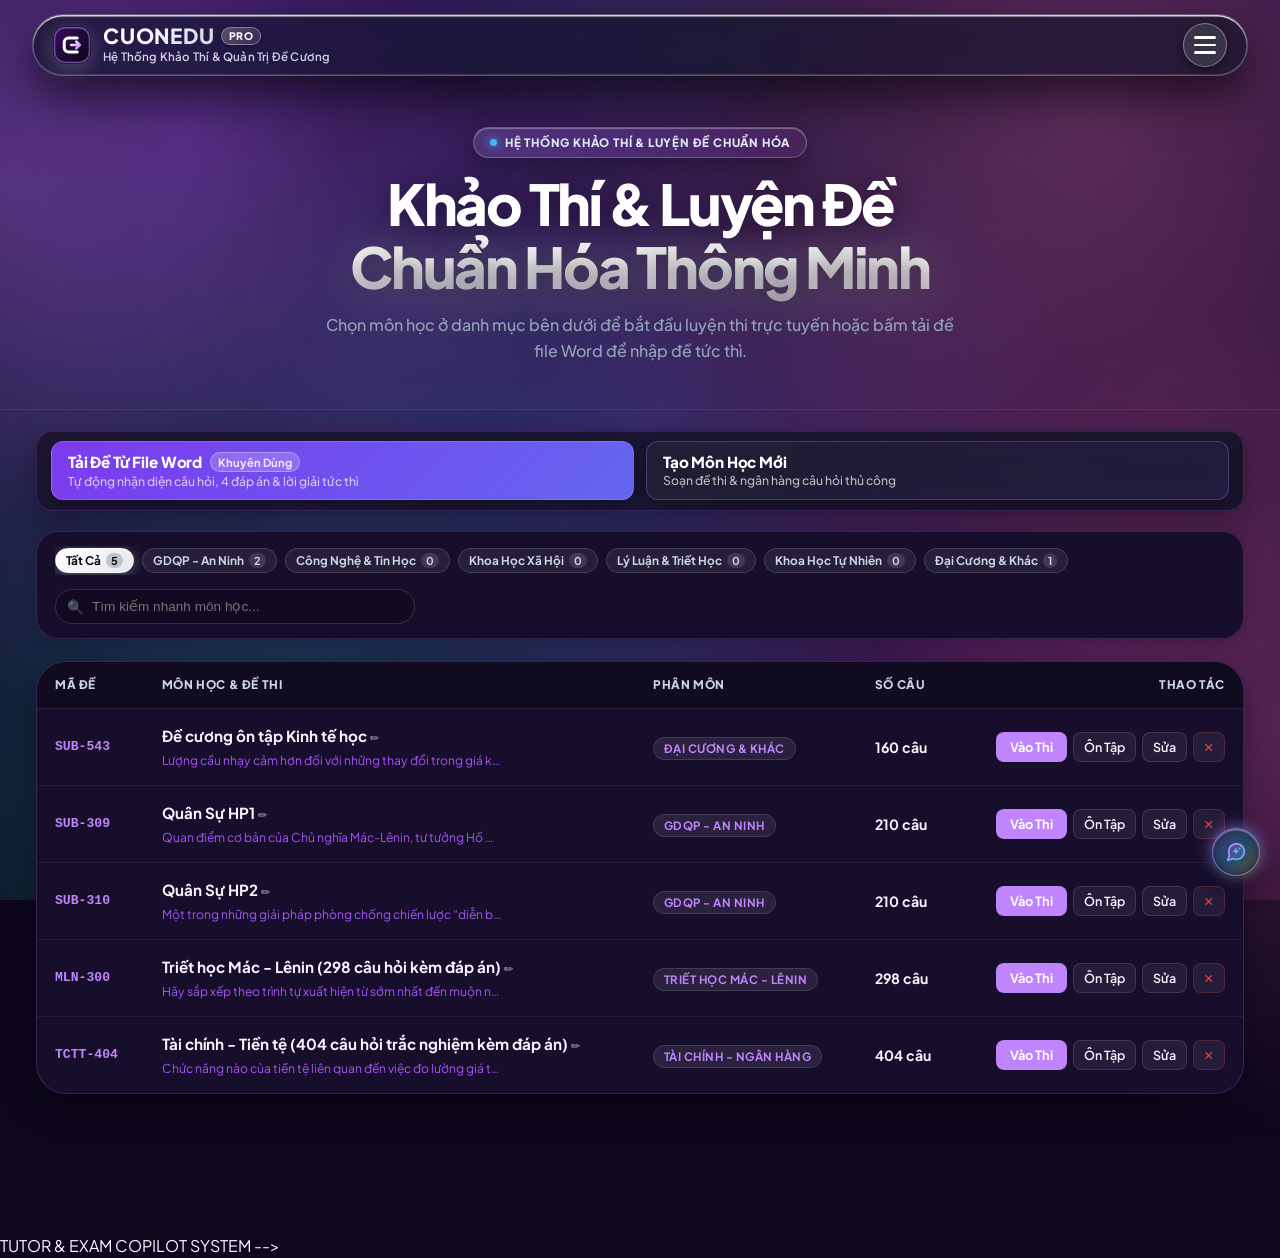
==== commit b3f93878: "chore: go bo thong bao link shopee truoc khi vao thi" ====
--- a/index.html
+++ b/index.html
@@ -1340,28 +1340,6 @@
       </form>
     </div>
   </div>
-
-  <!-- MODAL: SHOPEE SPONSOR GATE (Yêu cầu bắt buộc ghé thăm Shopee trước khi vào thi) -->
-  <div class="modal-backdrop" id="modal-shopee-gate" style="z-index: 10500;">
-    <div class="modal-card" style="max-width: 440px; text-align: center; border: 1.5px solid rgba(249, 115, 22, 0.45); box-shadow: 0 16px 48px rgba(249, 115, 22, 0.35); background: #181126; border-radius: 18px;">
-      <div class="modal-body" style="padding: 26px 20px;">
-        <div style="font-size: 2.2rem; margin-bottom: 12px; filter: drop-shadow(0 2px 8px rgba(249, 115, 22, 0.45));">🧡</div>
-        <h3 style="font-size: 1.25rem; font-weight: 800; color: #ffffff; margin-bottom: 12px; letter-spacing: -0.01em;">Thông Báo Vào Phòng Thi</h3>
-        <p style="font-size: 0.9rem; color: #f1f5f9; line-height: 1.6; margin-bottom: 14px; text-align: left;">
-          Chào bạn thân mến, để hệ thống <strong>CuonEdu</strong> có thể duy trì máy chủ hoạt động ổn định và hoàn toàn miễn phí cho tất cả mọi người cùng ôn thi, hệ thống sẽ chuyển tiếp bạn ghé thăm một đường link Shopee nhỏ trước khi bắt đầu bài thi.
-        </p>
-        <div style="font-size: 0.86rem; color: #fed7aa; line-height: 1.5; margin-bottom: 22px; text-align: left; background: rgba(249, 115, 22, 0.12); border-left: 3px solid #f97316; padding: 10px 12px; border-radius: 0 8px 8px 0;">
-          Nhấn <strong>"Đồng Ý & Mở Shopee"</strong> để hệ thống dẫn ra Shopee và tự động mở phòng thi cho bạn ngay lập tức!
-        </div>
-        <div style="display: flex; gap: 10px; flex-direction: column;">
-          <button type="button" class="btn btn-primary" onclick="confirmShopeeAndStartExam()" style="background: linear-gradient(135deg, #f97316 0%, #ea580c 100%); border: none; font-weight: 800; font-size: 0.95rem; padding: 12px 16px; border-radius: 10px; box-shadow: 0 4px 16px rgba(234, 88, 12, 0.4); color: #ffffff; cursor: pointer;">
-            Đồng Ý & Mở Shopee Vào Thi
-          </button>
-          <button type="button" class="btn btn-ghost" onclick="cancelShopeeGate()" style="color: var(--wg-text-subtle); font-size: 0.85rem; padding: 8px;">
-            Quay Lại
-          </button>
-        </div>
-      </div>
     </div>
   </div>
 
--- a/style.css
+++ b/style.css
@@ -2686,16 +2686,16 @@
 }
 
 .wg-option-btn.instant-correct {
-  background: #10b981 !important;
-  border-color: #a7f3d0 !important;
-  box-shadow: 0 0 24px rgba(16, 185, 129, 0.5) !important;
+  background: linear-gradient(135deg, #059669 0%, #10b981 60%, #34d399 100%) !important;
+  border: 2px solid #6ee7b7 !important;
+  box-shadow: 0 6px 0 #064e3b, 0 10px 24px rgba(16, 185, 129, 0.5), inset 0 1.5px 0 rgba(255, 255, 255, 0.45) !important;
   outline: none !important;
 }
 
 .wg-option-btn.instant-wrong {
-  background: #ef4444 !important;
-  border-color: #fecaca !important;
-  box-shadow: 0 0 24px rgba(239, 68, 68, 0.5) !important;
+  background: linear-gradient(135deg, #b91c1c 0%, #ef4444 60%, #f87171 100%) !important;
+  border: 2px solid #fca5a5 !important;
+  box-shadow: 0 6px 0 #7f1d1d, 0 10px 24px rgba(239, 68, 68, 0.5), inset 0 1.5px 0 rgba(255, 255, 255, 0.45) !important;
   outline: none !important;
 }
 
@@ -7436,8 +7436,9 @@
   flex-direction: column !important;
   gap: 12px !important;
   justify-content: space-between !important;
-  overflow: hidden !important;
+  overflow: visible !important;
   box-sizing: border-box !important;
+  padding-bottom: 6px !important;
 }
 
 /* Question Card - Responsive Balanced Sizing */
@@ -7490,11 +7491,11 @@
   min-height: 0 !important;
   display: grid !important;
   grid-template-columns: repeat(2, 1fr) !important;
-  gap: 12px !important;
+  gap: 14px 12px !important;
   align-content: stretch !important;
   overflow-y: auto !important;
   box-sizing: border-box !important;
-  padding: 2px !important;
+  padding: 6px 6px 14px 6px !important;
 }
 
 @media (max-width: 767px) {
@@ -7581,11 +7582,11 @@
    ========================================================================== */
 .wg-option-btn.instant-correct {
   border-radius: 18px !important;
-  background: linear-gradient(135deg, #059669 0%, #10b981 50%, #34d399 100%) !important;
-  border: 2px solid #a7f3d0 !important;
-  box-shadow: 0 8px 24px rgba(16, 185, 129, 0.45) !important;
+  background: linear-gradient(135deg, #059669 0%, #10b981 60%, #34d399 100%) !important;
+  border: 2px solid #6ee7b7 !important;
+  box-shadow: 0 6px 0 #064e3b, 0 10px 28px rgba(16, 185, 129, 0.55), inset 0 1.5px 0 rgba(255, 255, 255, 0.45) !important;
   outline: none !important;
-  transform: scale(1.02) !important;
+  transform: translateY(-2px) scale(1.01) !important;
   animation: answerPopSpring 0.35s cubic-bezier(0.175, 0.885, 0.32, 1.275) !important;
   z-index: 5 !important;
   opacity: 1 !important;
@@ -7593,11 +7594,11 @@
 
 .wg-option-btn.instant-wrong {
   border-radius: 18px !important;
-  background: linear-gradient(135deg, #b91c1c 0%, #ef4444 50%, #f87171 100%) !important;
-  border: 2px solid #fecaca !important;
-  box-shadow: 0 8px 24px rgba(239, 68, 68, 0.45) !important;
+  background: linear-gradient(135deg, #b91c1c 0%, #ef4444 60%, #f87171 100%) !important;
+  border: 2px solid #fca5a5 !important;
+  box-shadow: 0 6px 0 #7f1d1d, 0 10px 28px rgba(239, 68, 68, 0.55), inset 0 1.5px 0 rgba(255, 255, 255, 0.45) !important;
   outline: none !important;
-  transform: scale(1.02) !important;
+  transform: translateY(-2px) scale(1.01) !important;
   animation: answerPopShake 0.4s cubic-bezier(0.36, 0.07, 0.19, 0.97) !important;
   z-index: 5 !important;
   opacity: 1 !important;
@@ -7612,15 +7613,15 @@
 }
 
 @keyframes answerPopSpring {
-  0% { transform: scale(0.96); }
-  60% { transform: scale(1.04); }
-  100% { transform: scale(1.02); }
+  0% { transform: scale(0.97) translateY(0); }
+  60% { transform: scale(1.02) translateY(-3px); }
+  100% { transform: scale(1.01) translateY(-2px); }
 }
 
 @keyframes answerPopShake {
-  0%, 100% { transform: scale(1.03) translateX(0); }
-  20%, 60% { transform: scale(1.03) translateX(-5px); }
-  40%, 80% { transform: scale(1.03) translateX(5px); }
+  0%, 100% { transform: translateY(-2px) translateX(0); }
+  20%, 60% { transform: translateY(-2px) translateX(-4px); }
+  40%, 80% { transform: translateY(-2px) translateX(4px); }
 }
 
 /* ==========================================================================
